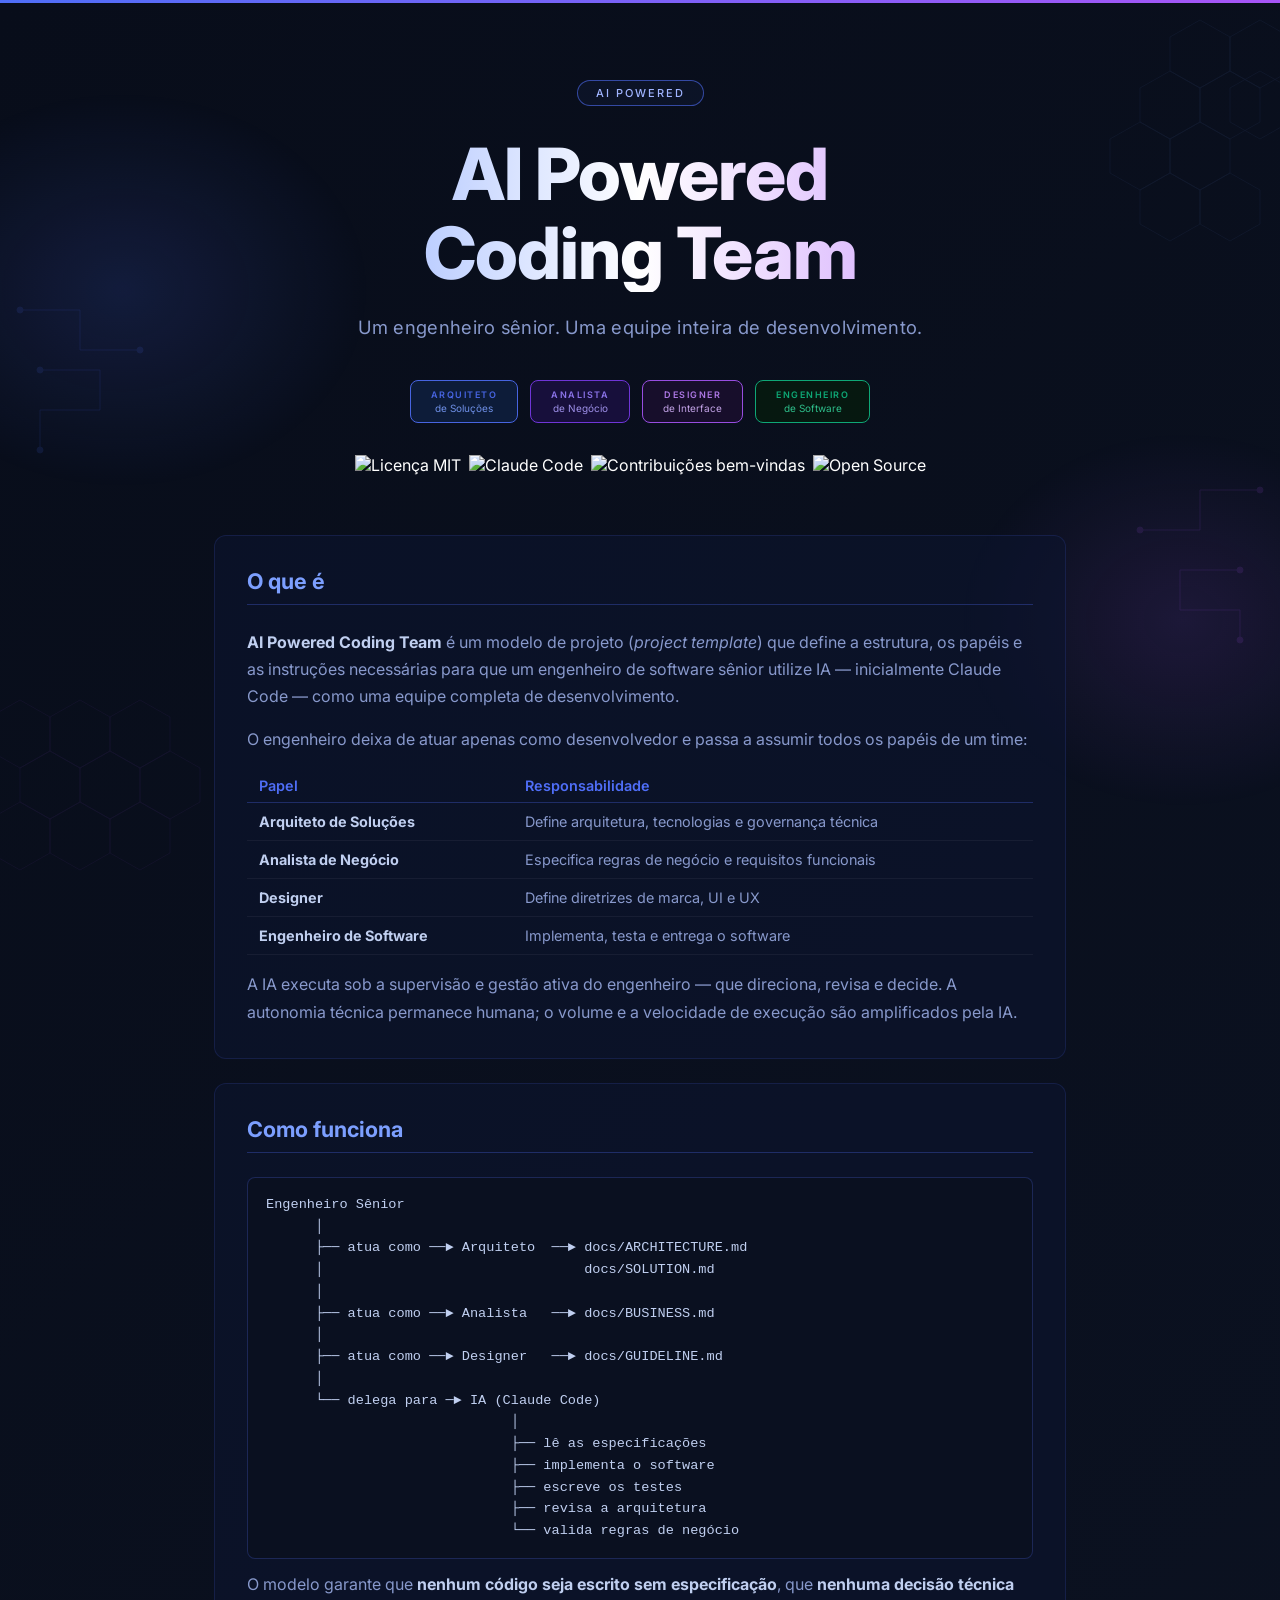
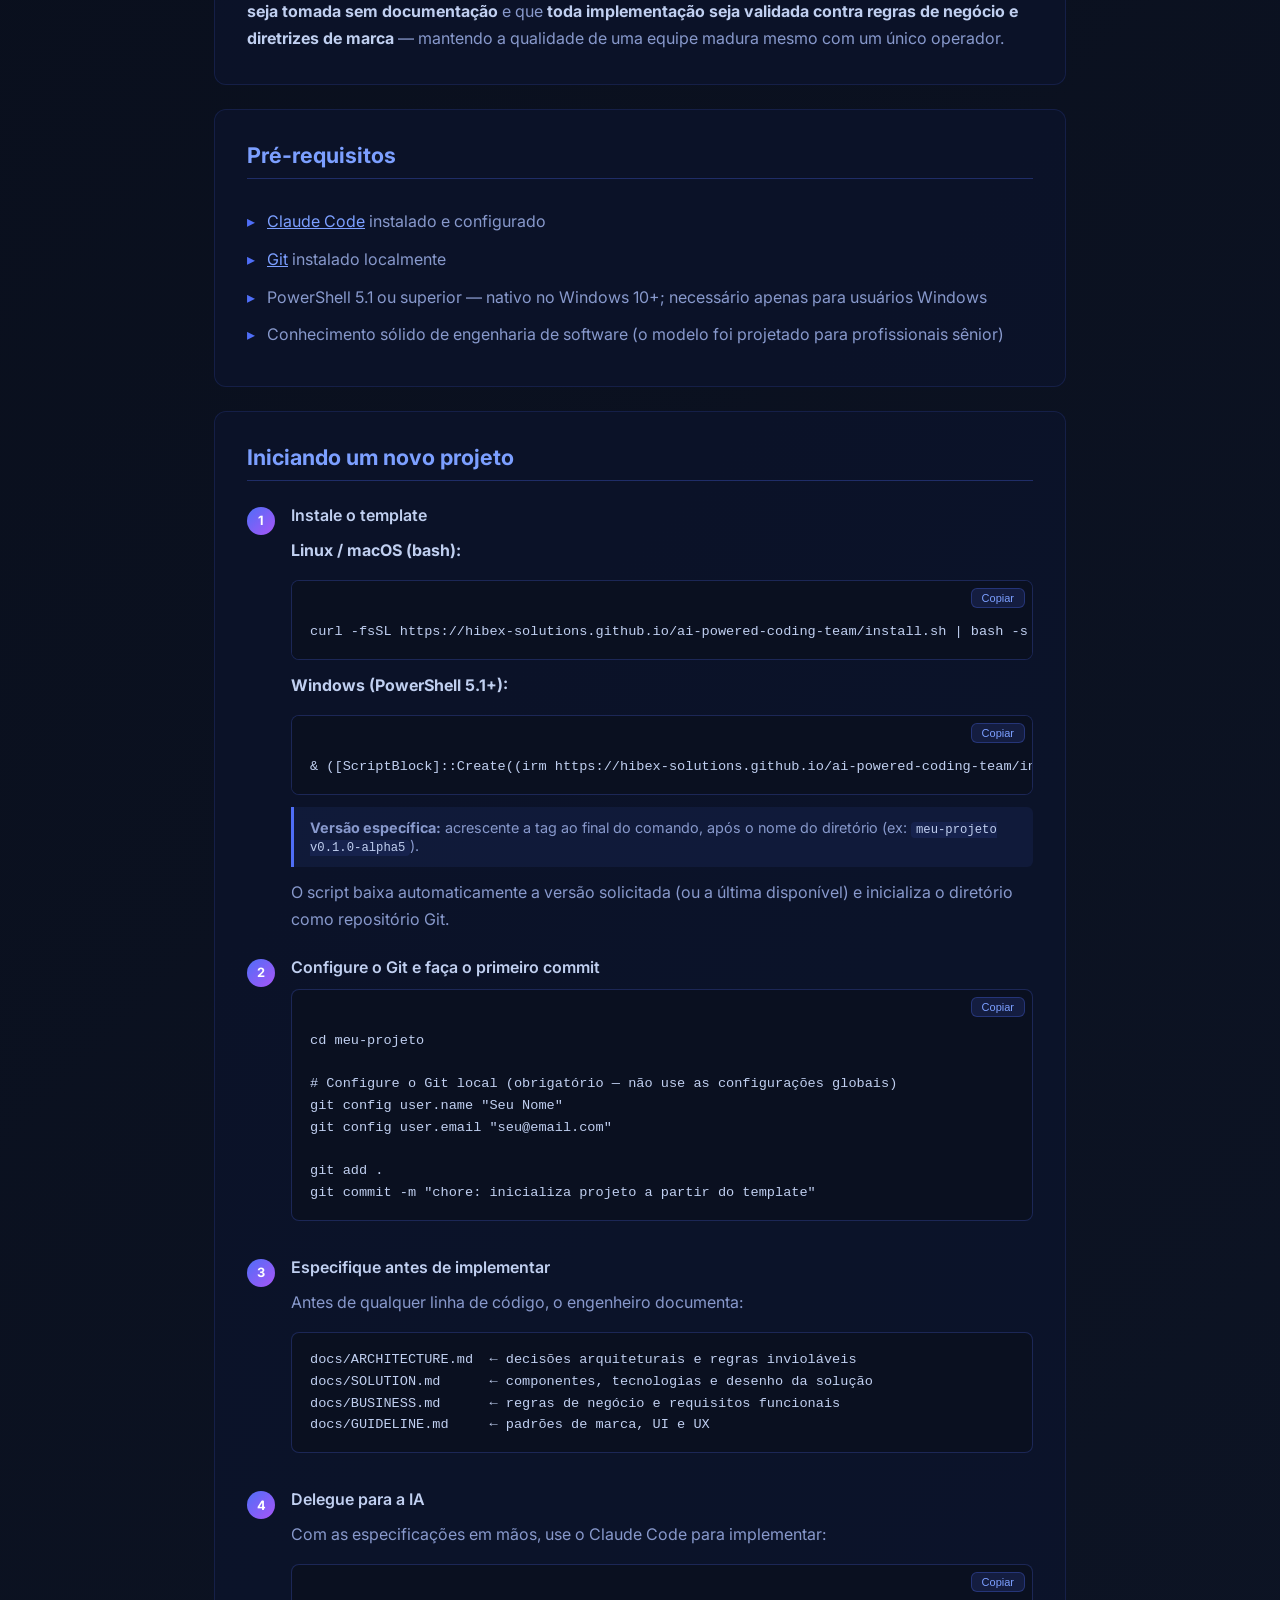
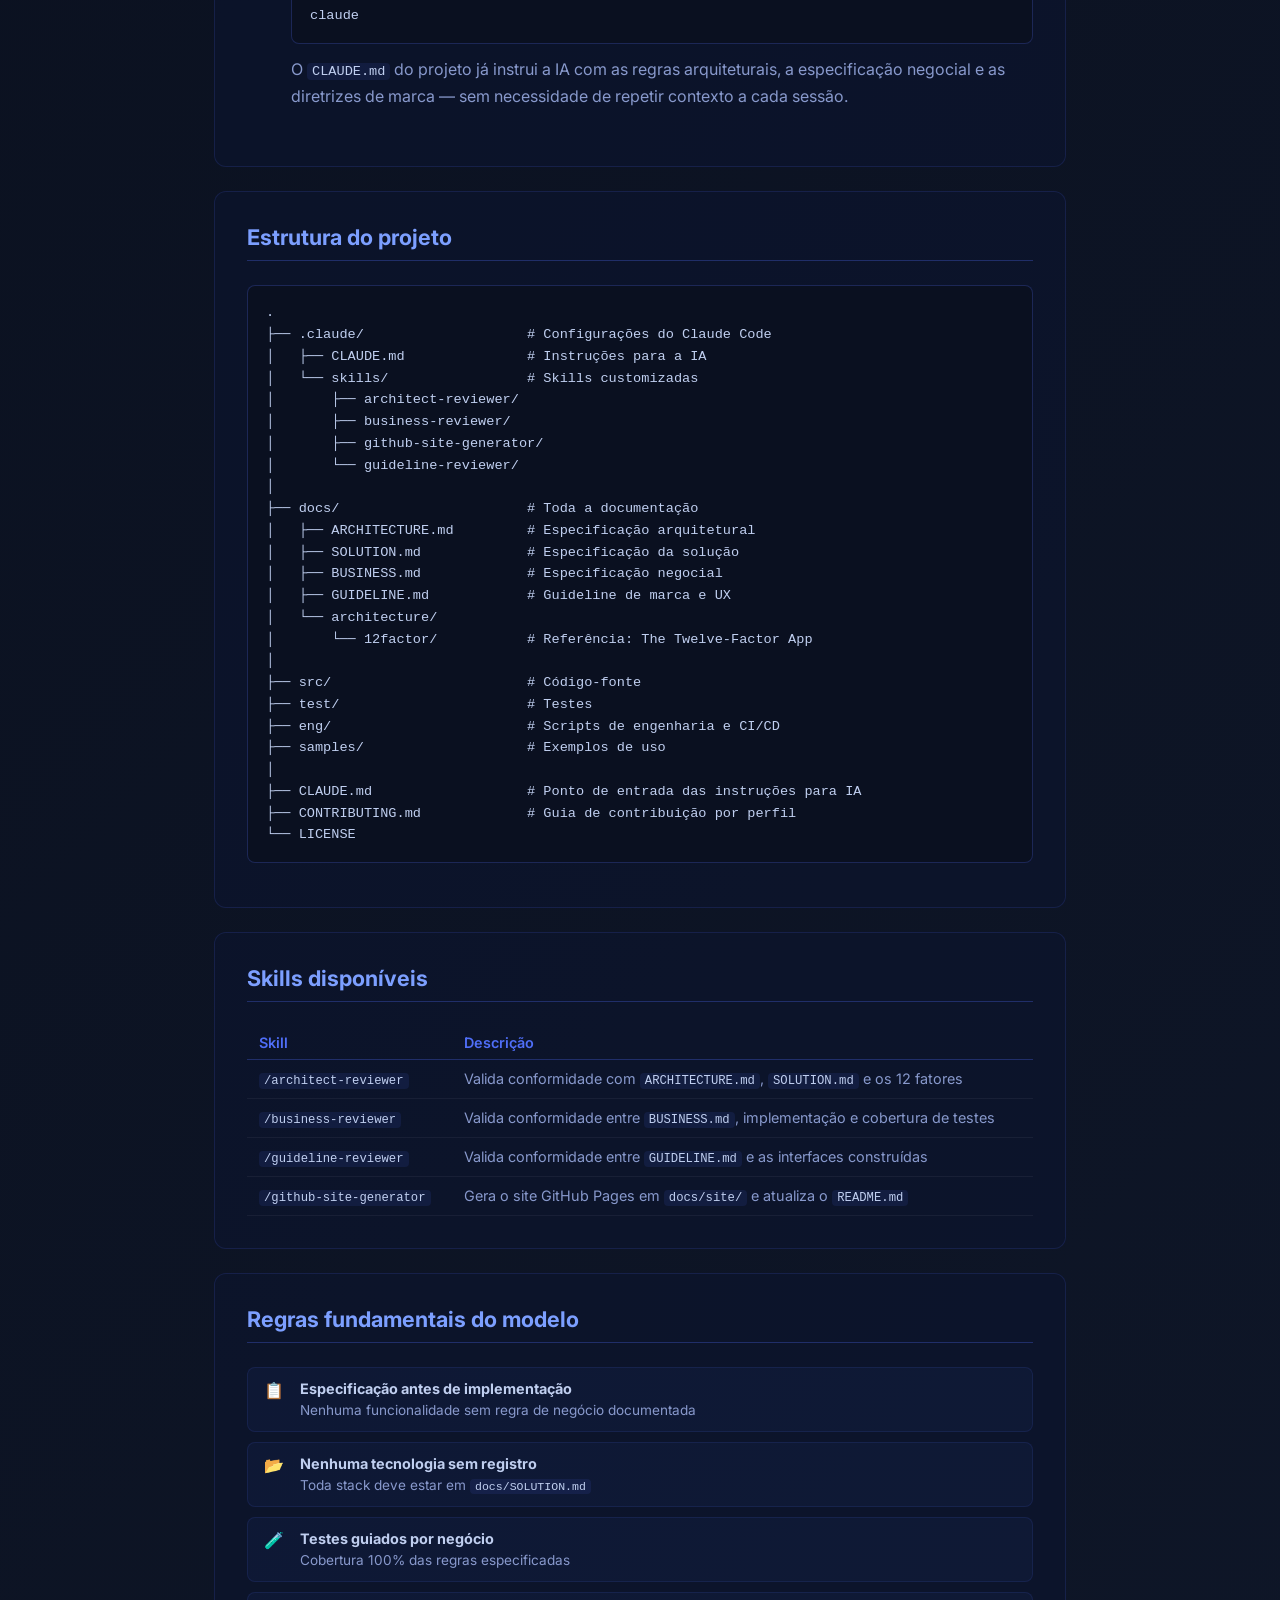
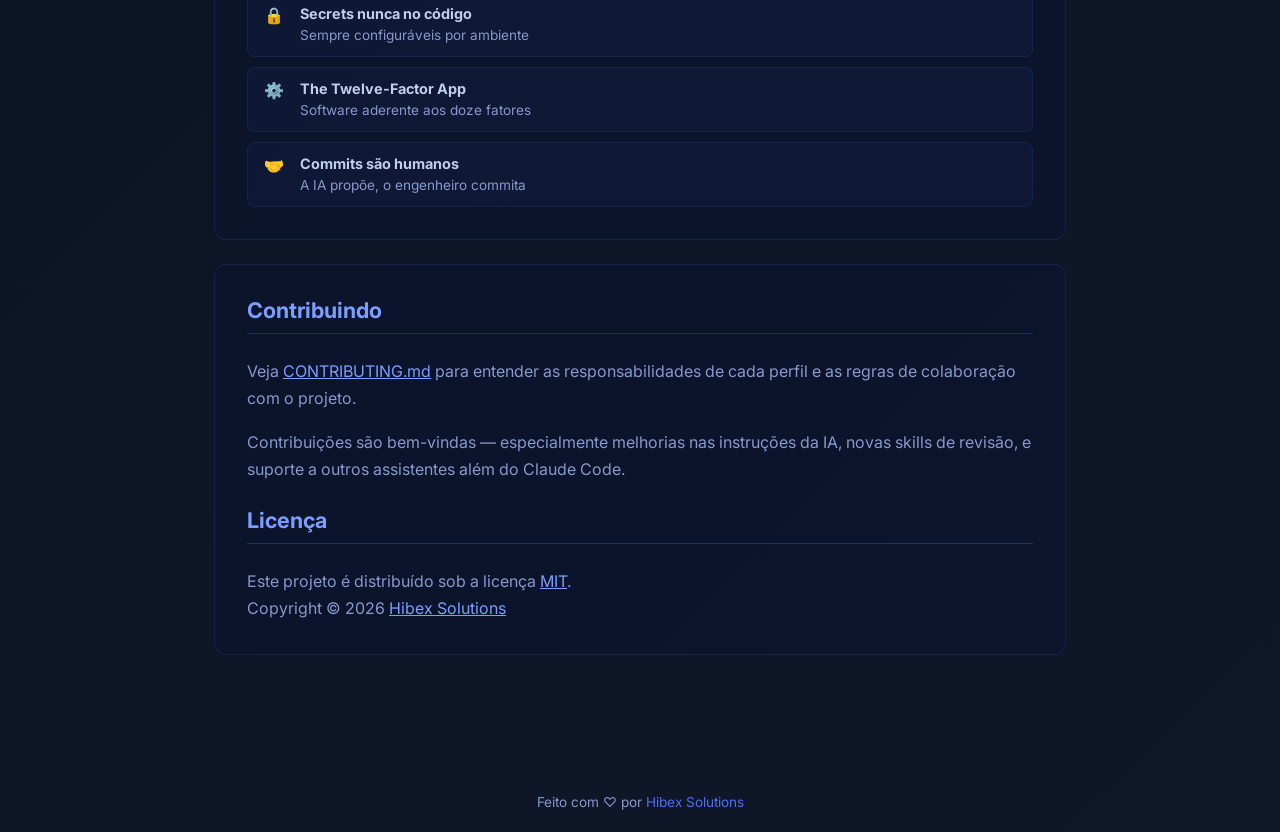
==== docs/site/index.html @ 83c068f5 "Atualiza site estágico" ====
<!DOCTYPE html>
<html lang="pt-BR">
<head>
  <meta charset="UTF-8">
  <meta name="viewport" content="width=device-width, initial-scale=1.0">
  <meta name="description" content="AI Powered Coding Team — Um engenheiro sênior com o poder de uma equipe inteira de desenvolvimento.">
  <title>AI Powered Coding Team</title>
  <link rel="preconnect" href="https://fonts.googleapis.com">
  <link href="https://fonts.googleapis.com/css2?family=Inter:wght@300;400;500;600;700;800&display=swap" rel="stylesheet">
  <style>
    *, *::before, *::after { box-sizing: border-box; margin: 0; padding: 0; }

    :root {
      --bg-deep:       #080d1a;
      --bg-surface:    #0f1729;
      --bg-card:       #0d1530;
      --accent-blue:   #4f6ef7;
      --accent-purple: #a855f7;
      --title-start:   #7c9fff;
      --title-mid:     #ffffff;
      --title-end:     #c084fc;
      --text-secondary:#8899cc;
      --text-muted:    #3a4a6a;
      --green:         #10b981;
    }

    html { scroll-behavior: smooth; }

    body {
      background: linear-gradient(135deg, #080d1a, #0f1729);
      font-family: 'Inter', 'Segoe UI', sans-serif;
      color: #ffffff;
      min-height: 100vh;
      overflow-x: hidden;
    }

    /* Top bar */
    .top-bar {
      position: fixed;
      top: 0; left: 0; right: 0;
      height: 3px;
      background: linear-gradient(90deg, #4f6ef7, #a855f7);
      z-index: 100;
    }

    /* Glow blobs */
    .glow-left {
      position: fixed;
      top: 10%; left: -10%;
      width: 500px; height: 400px;
      background: radial-gradient(ellipse, rgba(79,110,247,0.15) 0%, transparent 70%);
      pointer-events: none;
      z-index: 0;
    }
    .glow-right {
      position: fixed;
      bottom: 10%; right: -10%;
      width: 450px; height: 380px;
      background: radial-gradient(ellipse, rgba(168,85,247,0.12) 0%, transparent 70%);
      pointer-events: none;
      z-index: 0;
    }

    /* SVG decorations */
    .deco-svg {
      position: fixed;
      pointer-events: none;
      z-index: 0;
    }

    /* Layout */
    .container {
      position: relative;
      z-index: 1;
      max-width: 900px;
      margin: 0 auto;
      padding: 0 24px 80px;
    }

    /* Header */
    header {
      text-align: center;
      padding: 80px 0 60px;
    }

    .ai-badge {
      display: inline-flex;
      align-items: center;
      border: 1px solid rgba(79,110,247,0.6);
      border-radius: 20px;
      padding: 5px 18px;
      font-size: 11px;
      font-weight: 500;
      letter-spacing: 2px;
      color: #a0b4ff;
      margin-bottom: 28px;
      background: rgba(79,110,247,0.05);
    }

    h1 {
      font-size: clamp(2.5rem, 6vw, 4.5rem);
      font-weight: 800;
      letter-spacing: -1px;
      background: linear-gradient(90deg, #7c9fff, #ffffff, #c084fc);
      -webkit-background-clip: text;
      -webkit-text-fill-color: transparent;
      background-clip: text;
      line-height: 1.1;
      margin-bottom: 20px;
    }

    .tagline {
      font-size: 1.15rem;
      color: #8899cc;
      font-weight: 400;
      letter-spacing: 0.3px;
      margin-bottom: 36px;
    }

    /* Role badges */
    .role-badges {
      display: flex;
      flex-wrap: wrap;
      gap: 12px;
      justify-content: center;
      margin-bottom: 32px;
    }

    .role-badge {
      padding: 8px 20px;
      border-radius: 8px;
      border-width: 1px;
      border-style: solid;
      opacity: 0.9;
      text-align: center;
    }
    .role-badge .role-title {
      display: block;
      font-size: 9px;
      font-weight: 600;
      letter-spacing: 1.5px;
      text-transform: uppercase;
    }
    .role-badge .role-sub {
      display: block;
      font-size: 10px;
      margin-top: 2px;
    }

    .role-arquiteto  { border-color: #4f6ef7; background: #0f1f3d; }
    .role-arquiteto  .role-title { color: #4f6ef7; }
    .role-arquiteto  .role-sub   { color: #7c9fff; }

    .role-analista   { border-color: #7c3aed; background: #1a1040; }
    .role-analista   .role-title { color: #9b7fff; }
    .role-analista   .role-sub   { color: #b09fff; }

    .role-designer   { border-color: #a855f7; background: #1a0f2e; }
    .role-designer   .role-title { color: #c084fc; }
    .role-designer   .role-sub   { color: #d8b4fe; }

    .role-engenheiro { border-color: #10b981; background: #071a10; }
    .role-engenheiro .role-title { color: #10b981; }
    .role-engenheiro .role-sub   { color: #34d399; }

    /* Shields */
    .shields {
      display: flex;
      flex-wrap: wrap;
      gap: 8px;
      justify-content: center;
      align-items: center;
    }
    .shields img {
      display: block;
      height: 20px;
    }

    /* Section cards */
    section {
      background: rgba(13,21,48,0.6);
      border: 1px solid rgba(79,110,247,0.15);
      border-radius: 12px;
      padding: 32px;
      margin-bottom: 24px;
      overflow: hidden;
    }

    h2 {
      color: #7c9fff;
      font-size: 1.35rem;
      font-weight: 700;
      border-bottom: 1px solid rgba(79,110,247,0.3);
      padding-bottom: 10px;
      margin-bottom: 24px;
    }

    h3 {
      color: #c0cff0;
      font-size: 1rem;
      font-weight: 600;
      margin-bottom: 12px;
      margin-top: 20px;
    }
    h3:first-child { margin-top: 0; }

    p {
      color: #8899cc;
      line-height: 1.7;
      margin-bottom: 16px;
    }
    p:last-child { margin-bottom: 0; }

    a { color: #7c9fff; }

    /* Tables */
    table {
      width: 100%;
      border-collapse: collapse;
      font-size: 0.9rem;
    }
    th {
      text-align: left;
      color: #4f6ef7;
      font-weight: 600;
      padding: 8px 12px;
      border-bottom: 1px solid rgba(79,110,247,0.3);
    }
    td {
      padding: 10px 12px;
      color: #8899cc;
      border-bottom: 1px solid rgba(255,255,255,0.05);
      vertical-align: top;
    }
    td strong, td code { color: #c0cff0; }

    /* Code blocks */
    .code-block {
      position: relative;
      min-width: 0;
      max-width: 100%;
      margin: 12px 0;
    }

    .code-block:has(.copy-btn) pre {
      padding-top: 40px;
    }

    pre {
      background: #0a1020;
      border: 1px solid rgba(79,110,247,0.25);
      border-radius: 8px;
      color: #c0cff0;
      overflow-x: auto;
      max-width: 100%;
      padding: 16px 18px;
      font-size: 0.85rem;
      line-height: 1.6;
      font-family: 'Fira Code', 'Cascadia Code', 'Consolas', monospace;
    }

    code {
      font-family: 'Fira Code', 'Cascadia Code', 'Consolas', monospace;
      font-size: 0.85em;
      color: #c0cff0;
      background: rgba(79,110,247,0.1);
      border-radius: 4px;
      padding: 1px 5px;
    }

    pre code {
      background: none;
      padding: 0;
      font-size: inherit;
    }

    /* Copy button */
    .copy-btn {
      background: rgba(79,110,247,0.15);
      border: 1px solid rgba(79,110,247,0.3);
      color: #7c9fff;
      border-radius: 6px;
      position: absolute;
      top: 8px;
      right: 8px;
      padding: 3px 10px;
      font-size: 11px;
      font-weight: 500;
      cursor: pointer;
      transition: background 0.15s, color 0.15s;
    }
    .copy-btn:hover { background: rgba(79,110,247,0.3); color: #fff; }
    .copy-btn.copied { background: rgba(16,185,129,0.2); border-color: #10b981; color: #10b981; }

    /* Steps */
    .step {
      display: flex;
      gap: 16px;
      margin-bottom: 24px;
      align-items: flex-start;
    }

    .step-num {
      width: 28px; height: 28px; min-width: 28px;
      border-radius: 50%;
      background: linear-gradient(135deg, #4f6ef7, #a855f7);
      display: flex; align-items: center; justify-content: center;
      font-size: 0.8rem; font-weight: 700; color: #fff;
      margin-top: 2px;
    }

    .step-body {
      min-width: 0;
      flex: 1;
    }

    .step-body h3 { margin-top: 0; }

    /* Lists */
    ul {
      list-style: none;
      padding: 0;
    }
    ul li {
      color: #8899cc;
      padding: 6px 0;
      padding-left: 20px;
      position: relative;
      line-height: 1.6;
    }
    ul li::before {
      content: '\25B8';
      position: absolute;
      left: 0;
      color: #4f6ef7;
    }

    /* Note */
    .note {
      background: rgba(79,110,247,0.08);
      border-left: 3px solid #4f6ef7;
      border-radius: 0 6px 6px 0;
      padding: 12px 16px;
      margin: 12px 0;
      color: #8899cc;
      font-size: 0.9rem;
    }

    /* Fundamental rules list */
    .rules-list {
      display: flex;
      flex-direction: column;
      gap: 10px;
    }
    .rule-item {
      display: flex;
      gap: 12px;
      align-items: flex-start;
      padding: 12px 16px;
      background: rgba(79,110,247,0.05);
      border: 1px solid rgba(79,110,247,0.12);
      border-radius: 8px;
    }
    .rule-icon {
      font-size: 1rem;
      min-width: 24px;
    }
    .rule-text strong { color: #c0cff0; display: block; margin-bottom: 2px; font-size: 0.9rem; }
    .rule-text span   { color: #8899cc; font-size: 0.85rem; }

    /* Footer */
    footer {
      text-align: center;
      padding: 32px 0 24px;
      color: #3a4a6a;
      font-size: 0.85rem;
      position: relative;
      z-index: 1;
    }
    footer a { color: #4f6ef7; text-decoration: none; }
    footer a:hover { color: #7c9fff; }

    @media (max-width: 600px) {
      section { padding: 20px; }
      header { padding: 60px 0 40px; }
      .role-badges { gap: 8px; }
    }
  </style>
</head>
<body>

  <!-- Top bar -->
  <div class="top-bar"></div>

  <!-- Glow blobs -->
  <div class="glow-left"></div>
  <div class="glow-right"></div>

  <!-- Hexagonal grid - top right -->
  <svg class="deco-svg" style="top:0;right:0;opacity:0.07;" width="340" height="260" viewBox="0 0 340 260" xmlns="http://www.w3.org/2000/svg">
    <g stroke="#7c9fff" stroke-width="0.8" fill="none">
      <polygon points="260,20 290,37 290,71 260,88 230,71 230,37"/>
      <polygon points="320,20 350,37 350,71 320,88 290,71 290,37"/>
      <polygon points="290,71 320,88 320,122 290,139 260,122 260,88"/>
      <polygon points="230,71 260,88 260,122 230,139 200,122 200,88"/>
      <polygon points="260,122 290,139 290,173 260,190 230,173 230,139"/>
      <polygon points="320,71 350,88 350,122 320,139 290,122 290,88"/>
      <polygon points="200,122 230,139 230,173 200,190 170,173 170,139"/>
      <polygon points="290,173 320,190 320,224 290,241 260,224 260,190"/>
      <polygon points="230,173 260,190 260,224 230,241 200,224 200,190"/>
    </g>
  </svg>

  <!-- Hexagonal grid - bottom left -->
  <svg class="deco-svg" style="bottom:0;left:0;opacity:0.07;" width="280" height="220" viewBox="0 0 280 220" xmlns="http://www.w3.org/2000/svg">
    <g stroke="#a855f7" stroke-width="0.8" fill="none">
      <polygon points="20,20 50,37 50,71 20,88 -10,71 -10,37"/>
      <polygon points="80,20 110,37 110,71 80,88 50,71 50,37"/>
      <polygon points="140,20 170,37 170,71 140,88 110,71 110,37"/>
      <polygon points="50,71 80,88 80,122 50,139 20,122 20,88"/>
      <polygon points="110,71 140,88 140,122 110,139 80,122 80,88"/>
      <polygon points="170,71 200,88 200,122 170,139 140,122 140,88"/>
      <polygon points="20,122 50,139 50,173 20,190 -10,173 -10,139"/>
      <polygon points="80,122 110,139 110,173 80,190 50,173 50,139"/>
      <polygon points="140,122 170,139 170,173 140,190 110,173 110,139"/>
    </g>
  </svg>

  <!-- Circuit lines left -->
  <svg class="deco-svg" style="left:0;top:30%;opacity:0.12;" width="200" height="200" viewBox="0 0 200 200" xmlns="http://www.w3.org/2000/svg">
    <g stroke="#4f6ef7" stroke-width="1" fill="none">
      <path d="M 20,40 L 80,40 L 80,80 L 140,80"/>
      <circle cx="20" cy="40" r="3" fill="#4f6ef7"/>
      <circle cx="140" cy="80" r="3" fill="#4f6ef7"/>
      <path d="M 40,100 L 100,100 L 100,140 L 40,140 L 40,180"/>
      <circle cx="40" cy="100" r="3" fill="#4f6ef7"/>
      <circle cx="40" cy="180" r="3" fill="#4f6ef7"/>
    </g>
  </svg>

  <!-- Circuit lines right -->
  <svg class="deco-svg" style="right:0;top:50%;opacity:0.12;" width="200" height="200" viewBox="0 0 200 200" xmlns="http://www.w3.org/2000/svg">
    <g stroke="#a855f7" stroke-width="1" fill="none">
      <path d="M 180,40 L 120,40 L 120,80 L 60,80"/>
      <circle cx="180" cy="40" r="3" fill="#a855f7"/>
      <circle cx="60" cy="80" r="3" fill="#a855f7"/>
      <path d="M 160,120 L 100,120 L 100,160 L 160,160 L 160,190"/>
      <circle cx="160" cy="120" r="3" fill="#a855f7"/>
      <circle cx="160" cy="190" r="3" fill="#a855f7"/>
    </g>
  </svg>

  <div class="container">

    <!-- Header -->
    <header>
      <div class="ai-badge">AI POWERED</div>
      <h1>AI Powered<br>Coding Team</h1>
      <p class="tagline">Um engenheiro sênior. Uma equipe inteira de desenvolvimento.</p>

      <div class="role-badges">
        <div class="role-badge role-arquiteto">
          <span class="role-title">Arquiteto</span>
          <span class="role-sub">de Soluções</span>
        </div>
        <div class="role-badge role-analista">
          <span class="role-title">Analista</span>
          <span class="role-sub">de Negócio</span>
        </div>
        <div class="role-badge role-designer">
          <span class="role-title">Designer</span>
          <span class="role-sub">de Interface</span>
        </div>
        <div class="role-badge role-engenheiro">
          <span class="role-title">Engenheiro</span>
          <span class="role-sub">de Software</span>
        </div>
      </div>

      <div class="shields">
        <img src="https://img.shields.io/badge/licen%C3%A7a-MIT-4f6ef7?style=flat-square" alt="Licença MIT"/>
        <img src="https://img.shields.io/badge/Claude_Code-compatible-a855f7?style=flat-square&logo=anthropic" alt="Claude Code"/>
        <img src="https://img.shields.io/badge/contribui%C3%A7%C3%A3o-bem--vinda-10b981?style=flat-square" alt="Contribuições bem-vindas"/>
        <img src="https://img.shields.io/badge/Open_Source-%E2%99%A5-ff6b6b?style=flat-square" alt="Open Source"/>
      </div>
    </header>

    <!-- O que é -->
    <section>
      <h2>O que é</h2>
      <p>
        <strong style="color:#c0cff0">AI Powered Coding Team</strong> é um modelo de projeto (<em>project template</em>) que define a estrutura, os papéis e as instruções necessárias para que um engenheiro de software sênior utilize IA — inicialmente Claude Code — como uma equipe completa de desenvolvimento.
      </p>
      <p>O engenheiro deixa de atuar apenas como desenvolvedor e passa a assumir todos os papéis de um time:</p>
      <table>
        <thead>
          <tr>
            <th>Papel</th>
            <th>Responsabilidade</th>
          </tr>
        </thead>
        <tbody>
          <tr>
            <td><strong>Arquiteto de Soluções</strong></td>
            <td>Define arquitetura, tecnologias e governança técnica</td>
          </tr>
          <tr>
            <td><strong>Analista de Negócio</strong></td>
            <td>Especifica regras de negócio e requisitos funcionais</td>
          </tr>
          <tr>
            <td><strong>Designer</strong></td>
            <td>Define diretrizes de marca, UI e UX</td>
          </tr>
          <tr>
            <td><strong>Engenheiro de Software</strong></td>
            <td>Implementa, testa e entrega o software</td>
          </tr>
        </tbody>
      </table>
      <p style="margin-top:16px">
        A IA executa sob a supervisão e gestão ativa do engenheiro — que direciona, revisa e decide. A autonomia técnica permanece humana; o volume e a velocidade de execução são amplificados pela IA.
      </p>
    </section>

    <!-- Como funciona -->
    <section>
      <h2>Como funciona</h2>
      <div class="code-block">
        <pre><code>Engenheiro Sênior
      │
      ├── atua como ──► Arquiteto  ──► docs/ARCHITECTURE.md
      │                                docs/SOLUTION.md
      │
      ├── atua como ──► Analista   ──► docs/BUSINESS.md
      │
      ├── atua como ──► Designer   ──► docs/GUIDELINE.md
      │
      └── delega para ─► IA (Claude Code)
                              │
                              ├── lê as especificações
                              ├── implementa o software
                              ├── escreve os testes
                              ├── revisa a arquitetura
                              └── valida regras de negócio</code></pre>
      </div>
      <p>
        O modelo garante que <strong style="color:#c0cff0">nenhum código seja escrito sem especificação</strong>, que <strong style="color:#c0cff0">nenhuma decisão técnica seja tomada sem documentação</strong> e que <strong style="color:#c0cff0">toda implementação seja validada contra regras de negócio e diretrizes de marca</strong> — mantendo a qualidade de uma equipe madura mesmo com um único operador.
      </p>
    </section>

    <!-- Pré-requisitos -->
    <section>
      <h2>Pré-requisitos</h2>
      <ul>
        <li><a href="https://www.anthropic.com/claude-code">Claude Code</a> instalado e configurado</li>
        <li><a href="https://git-scm.com">Git</a> instalado localmente</li>
        <li>PowerShell 5.1 ou superior — nativo no Windows 10+; necessário apenas para usuários Windows</li>
        <li>Conhecimento sólido de engenharia de software (o modelo foi projetado para profissionais sênior)</li>
      </ul>
    </section>

    <!-- Iniciando um novo projeto -->
    <section>
      <h2>Iniciando um novo projeto</h2>

      <div class="step">
        <div class="step-num">1</div>
        <div class="step-body">
          <h3>Instale o template</h3>
          <p><strong style="color:#c0cff0">Linux / macOS (bash):</strong></p>
          <div class="code-block">
            <button class="copy-btn" onclick="copyCode(this)">Copiar</button>
            <pre><code>curl -fsSL https://hibex-solutions.github.io/ai-powered-coding-team/install.sh | bash -s -- meu-projeto</code></pre>
          </div>
          <p style="margin-top:12px"><strong style="color:#c0cff0">Windows (PowerShell 5.1+):</strong></p>
          <div class="code-block">
            <button class="copy-btn" onclick="copyCode(this)">Copiar</button>
            <pre><code>&amp; ([ScriptBlock]::Create((irm https://hibex-solutions.github.io/ai-powered-coding-team/install.ps1))) meu-projeto</code></pre>
          </div>
          <div class="note">
            <strong>Versão específica:</strong> acrescente a tag ao final do comando, após o nome do diretório (ex: <code>meu-projeto v0.1.0-alpha5</code>).
          </div>
          <p>O script baixa automaticamente a versão solicitada (ou a última disponível) e inicializa o diretório como repositório Git.</p>
        </div>
      </div>

      <div class="step">
        <div class="step-num">2</div>
        <div class="step-body">
          <h3>Configure o Git e faça o primeiro commit</h3>
          <div class="code-block">
            <button class="copy-btn" onclick="copyCode(this)">Copiar</button>
            <pre><code>cd meu-projeto

# Configure o Git local (obrigatório — não use as configurações globais)
git config user.name "Seu Nome"
git config user.email "seu@email.com"

git add .
git commit -m "chore: inicializa projeto a partir do template"</code></pre>
          </div>
        </div>
      </div>

      <div class="step">
        <div class="step-num">3</div>
        <div class="step-body">
          <h3>Especifique antes de implementar</h3>
          <p>Antes de qualquer linha de código, o engenheiro documenta:</p>
          <div class="code-block">
            <pre><code>docs/ARCHITECTURE.md  ← decisões arquiteturais e regras invioláveis
docs/SOLUTION.md      ← componentes, tecnologias e desenho da solução
docs/BUSINESS.md      ← regras de negócio e requisitos funcionais
docs/GUIDELINE.md     ← padrões de marca, UI e UX</code></pre>
          </div>
        </div>
      </div>

      <div class="step">
        <div class="step-num">4</div>
        <div class="step-body">
          <h3>Delegue para a IA</h3>
          <p>Com as especificações em mãos, use o Claude Code para implementar:</p>
          <div class="code-block">
            <button class="copy-btn" onclick="copyCode(this)">Copiar</button>
            <pre><code>claude</code></pre>
          </div>
          <p>O <code>CLAUDE.md</code> do projeto já instrui a IA com as regras arquiteturais, a especificação negocial e as diretrizes de marca — sem necessidade de repetir contexto a cada sessão.</p>
        </div>
      </div>
    </section>

    <!-- Estrutura do projeto -->
    <section>
      <h2>Estrutura do projeto</h2>
      <div class="code-block">
        <pre><code>.
├── .claude/                    # Configurações do Claude Code
│   ├── CLAUDE.md               # Instruções para a IA
│   └── skills/                 # Skills customizadas
│       ├── architect-reviewer/
│       ├── business-reviewer/
│       ├── github-site-generator/
│       └── guideline-reviewer/
│
├── docs/                       # Toda a documentação
│   ├── ARCHITECTURE.md         # Especificação arquitetural
│   ├── SOLUTION.md             # Especificação da solução
│   ├── BUSINESS.md             # Especificação negocial
│   ├── GUIDELINE.md            # Guideline de marca e UX
│   └── architecture/
│       └── 12factor/           # Referência: The Twelve-Factor App
│
├── src/                        # Código-fonte
├── test/                       # Testes
├── eng/                        # Scripts de engenharia e CI/CD
├── samples/                    # Exemplos de uso
│
├── CLAUDE.md                   # Ponto de entrada das instruções para IA
├── CONTRIBUTING.md             # Guia de contribuição por perfil
└── LICENSE</code></pre>
      </div>
    </section>

    <!-- Skills disponíveis -->
    <section>
      <h2>Skills disponíveis</h2>
      <table>
        <thead>
          <tr>
            <th>Skill</th>
            <th>Descrição</th>
          </tr>
        </thead>
        <tbody>
          <tr>
            <td><code>/architect-reviewer</code></td>
            <td>Valida conformidade com <code>ARCHITECTURE.md</code>, <code>SOLUTION.md</code> e os 12 fatores</td>
          </tr>
          <tr>
            <td><code>/business-reviewer</code></td>
            <td>Valida conformidade entre <code>BUSINESS.md</code>, implementação e cobertura de testes</td>
          </tr>
          <tr>
            <td><code>/guideline-reviewer</code></td>
            <td>Valida conformidade entre <code>GUIDELINE.md</code> e as interfaces construídas</td>
          </tr>
          <tr>
            <td><code>/github-site-generator</code></td>
            <td>Gera o site GitHub Pages em <code>docs/site/</code> e atualiza o <code>README.md</code></td>
          </tr>
        </tbody>
      </table>
    </section>

    <!-- Regras fundamentais -->
    <section>
      <h2>Regras fundamentais do modelo</h2>
      <div class="rules-list">
        <div class="rule-item">
          <div class="rule-icon">&#128203;</div>
          <div class="rule-text">
            <strong>Especificação antes de implementação</strong>
            <span>Nenhuma funcionalidade sem regra de negócio documentada</span>
          </div>
        </div>
        <div class="rule-item">
          <div class="rule-icon">&#128194;</div>
          <div class="rule-text">
            <strong>Nenhuma tecnologia sem registro</strong>
            <span>Toda stack deve estar em <code>docs/SOLUTION.md</code></span>
          </div>
        </div>
        <div class="rule-item">
          <div class="rule-icon">&#129514;</div>
          <div class="rule-text">
            <strong>Testes guiados por negócio</strong>
            <span>Cobertura 100% das regras especificadas</span>
          </div>
        </div>
        <div class="rule-item">
          <div class="rule-icon">&#128274;</div>
          <div class="rule-text">
            <strong>Secrets nunca no código</strong>
            <span>Sempre configuráveis por ambiente</span>
          </div>
        </div>
        <div class="rule-item">
          <div class="rule-icon">&#9881;&#65039;</div>
          <div class="rule-text">
            <strong>The Twelve-Factor App</strong>
            <span>Software aderente aos doze fatores</span>
          </div>
        </div>
        <div class="rule-item">
          <div class="rule-icon">&#129309;</div>
          <div class="rule-text">
            <strong>Commits são humanos</strong>
            <span>A IA propõe, o engenheiro commita</span>
          </div>
        </div>
      </div>
    </section>

    <!-- Contribuindo e Licença -->
    <section>
      <h2>Contribuindo</h2>
      <p>
        Veja <a href="https://github.com/Hibex-Solutions/ai-powered-coding-team/blob/main/CONTRIBUTING.md">CONTRIBUTING.md</a> para entender as responsabilidades de cada perfil e as regras de colaboração com o projeto.
      </p>
      <p>
        Contribuições são bem-vindas — especialmente melhorias nas instruções da IA, novas skills de revisão, e suporte a outros assistentes além do Claude Code.
      </p>
      <h2 style="margin-top:24px">Licença</h2>
      <p>
        Este projeto é distribuído sob a licença <a href="https://github.com/Hibex-Solutions/ai-powered-coding-team/blob/main/LICENSE">MIT</a>.<br>
        Copyright &copy; 2026 <a href="https://github.com/hibex-solutions">Hibex Solutions</a>
      </p>
    </section>

  </div>

  <footer>
    <p>Feito com &#9825; por <a href="https://github.com/hibex-solutions">Hibex Solutions</a></p>
  </footer>

  <script>
    function copyCode(btn) {
      const pre = btn.closest('.code-block').querySelector('pre');
      const text = pre.innerText;
      navigator.clipboard.writeText(text).then(() => {
        btn.textContent = 'Copiado!';
        btn.classList.add('copied');
        setTimeout(() => {
          btn.textContent = 'Copiar';
          btn.classList.remove('copied');
        }, 2000);
      });
    }
  </script>

</body>
</html>
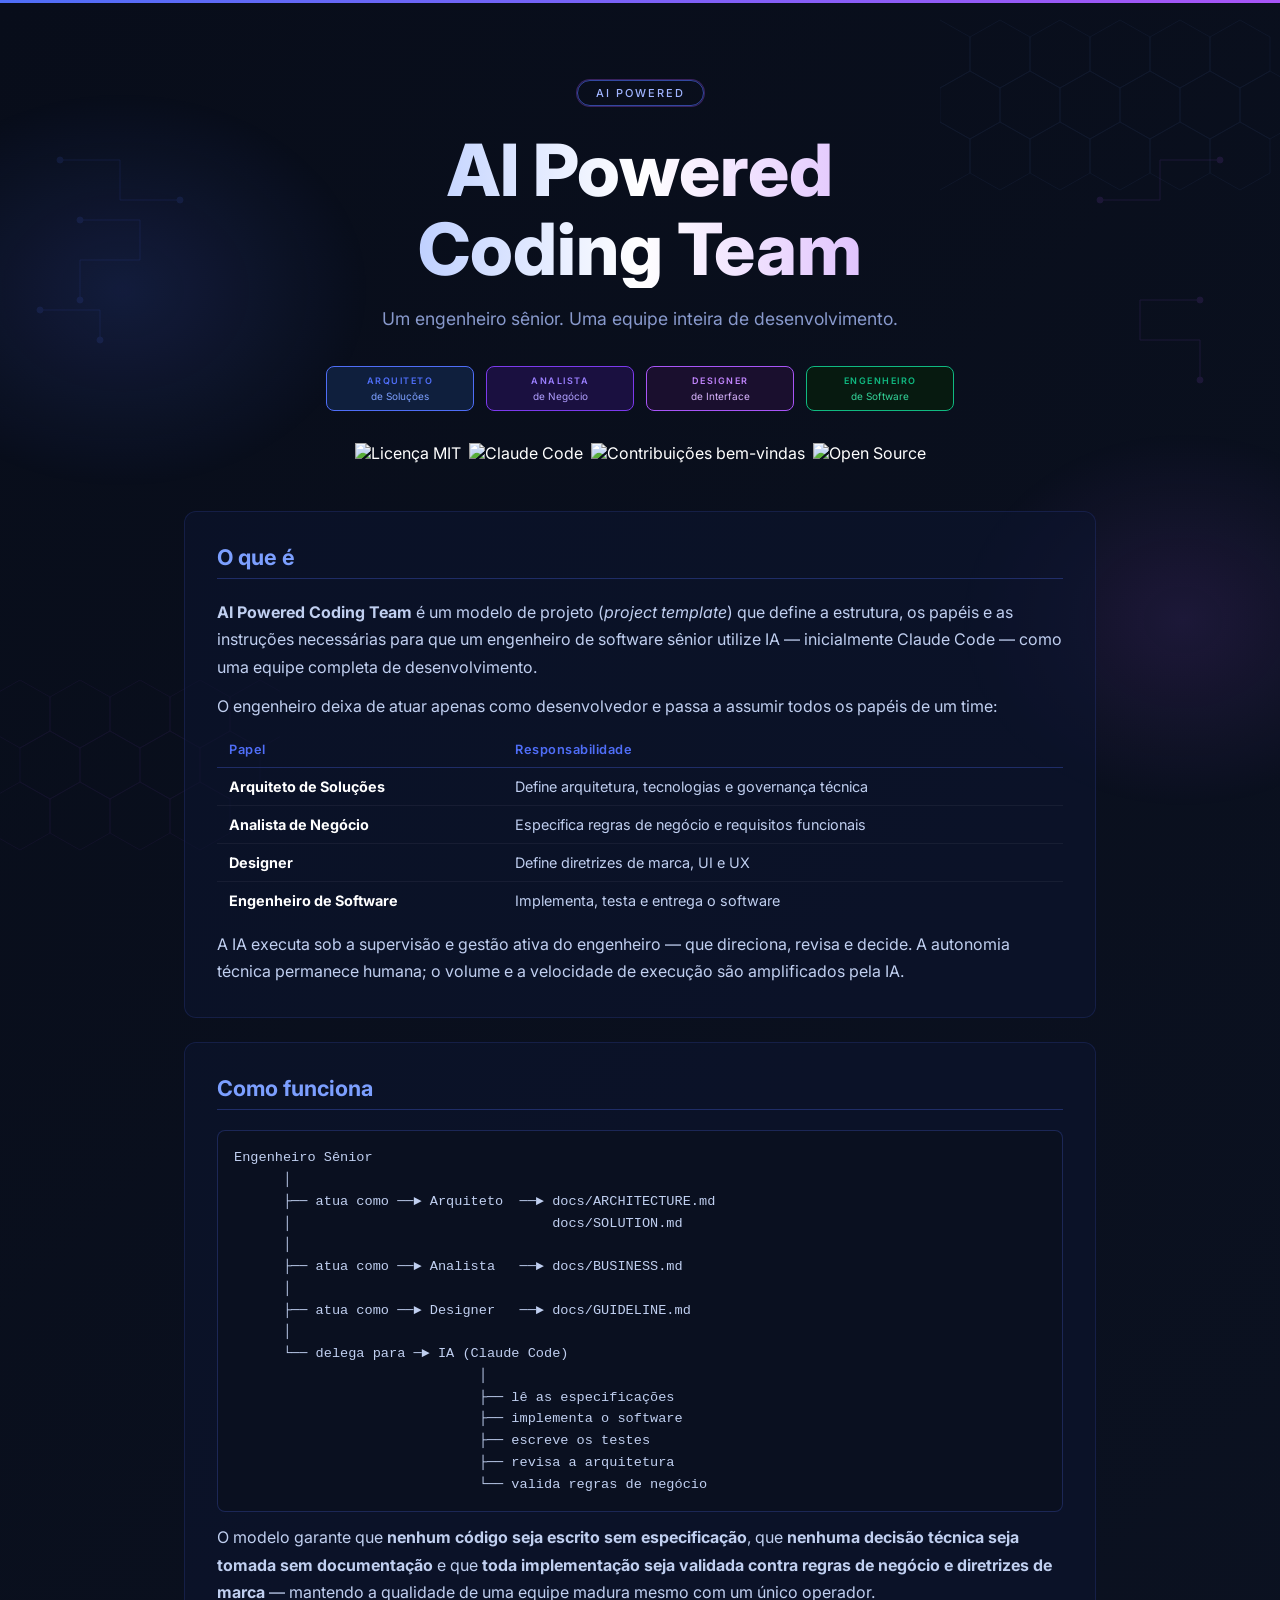
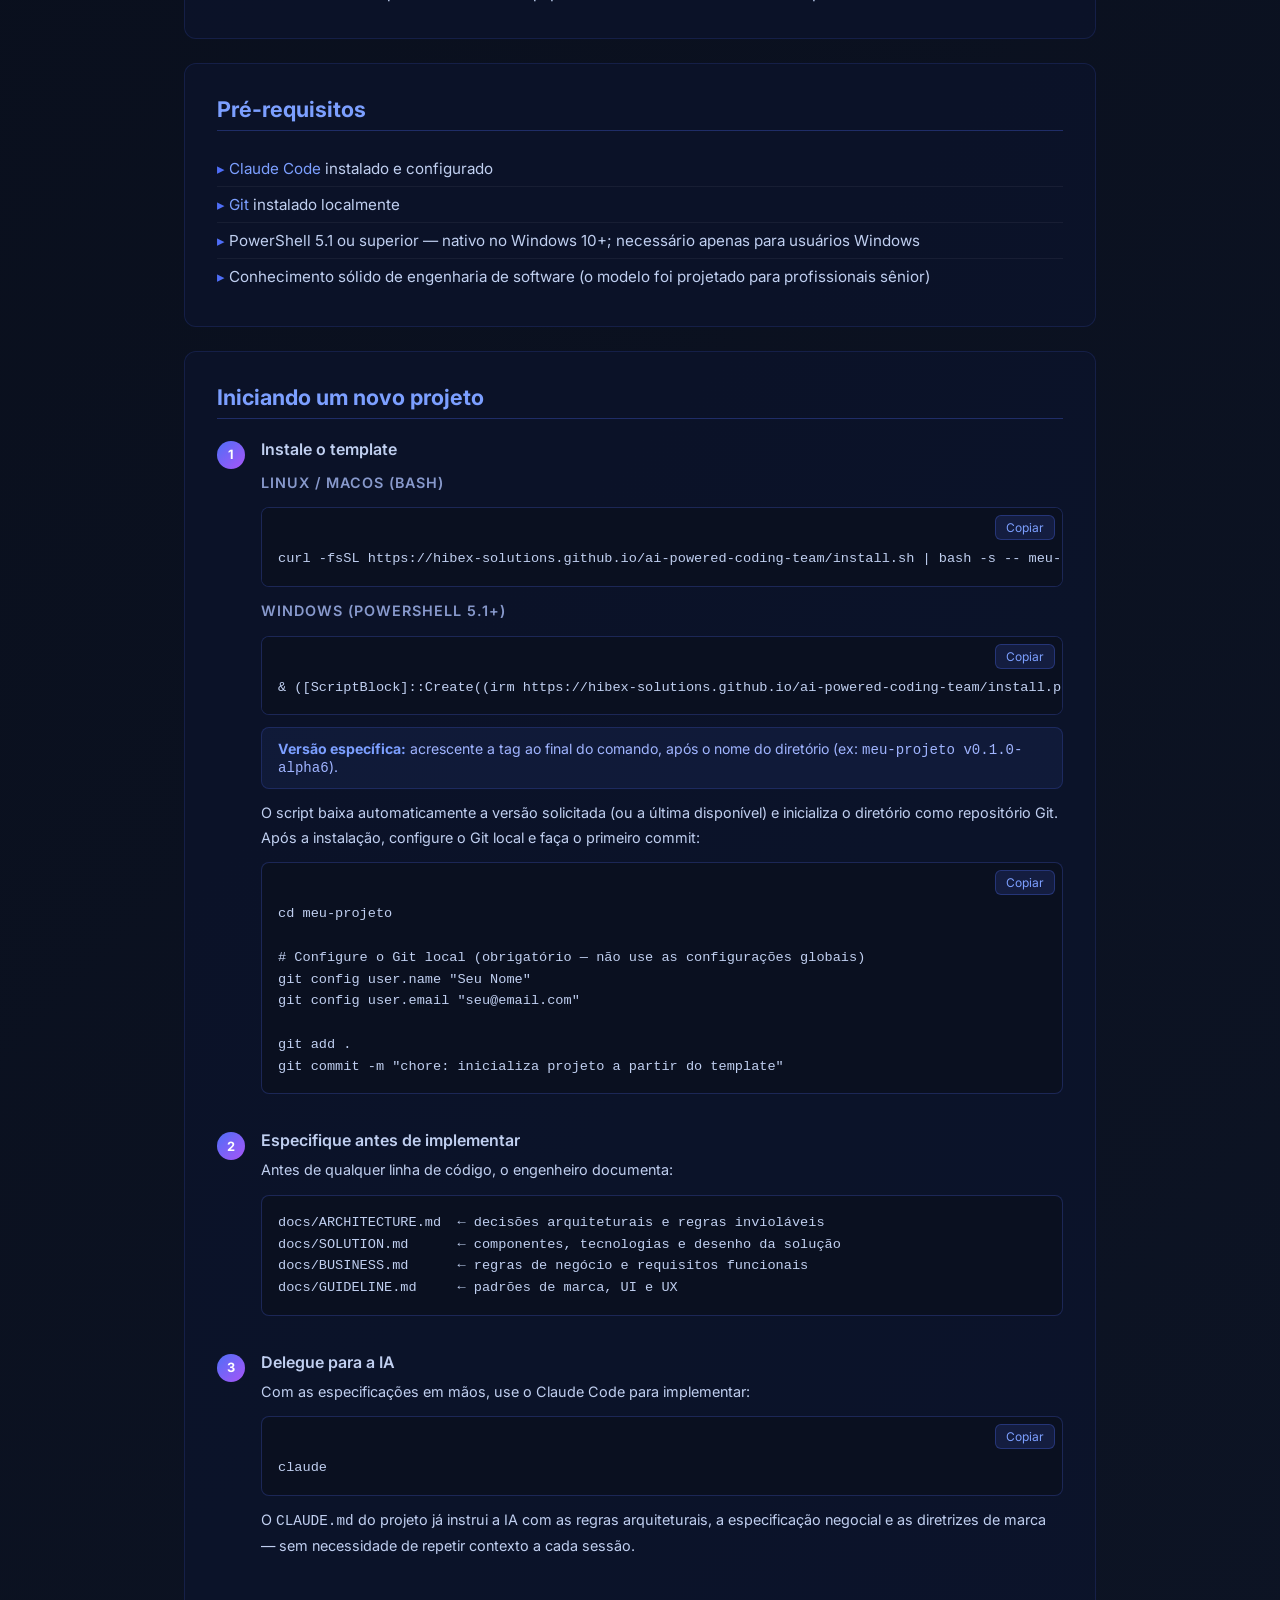
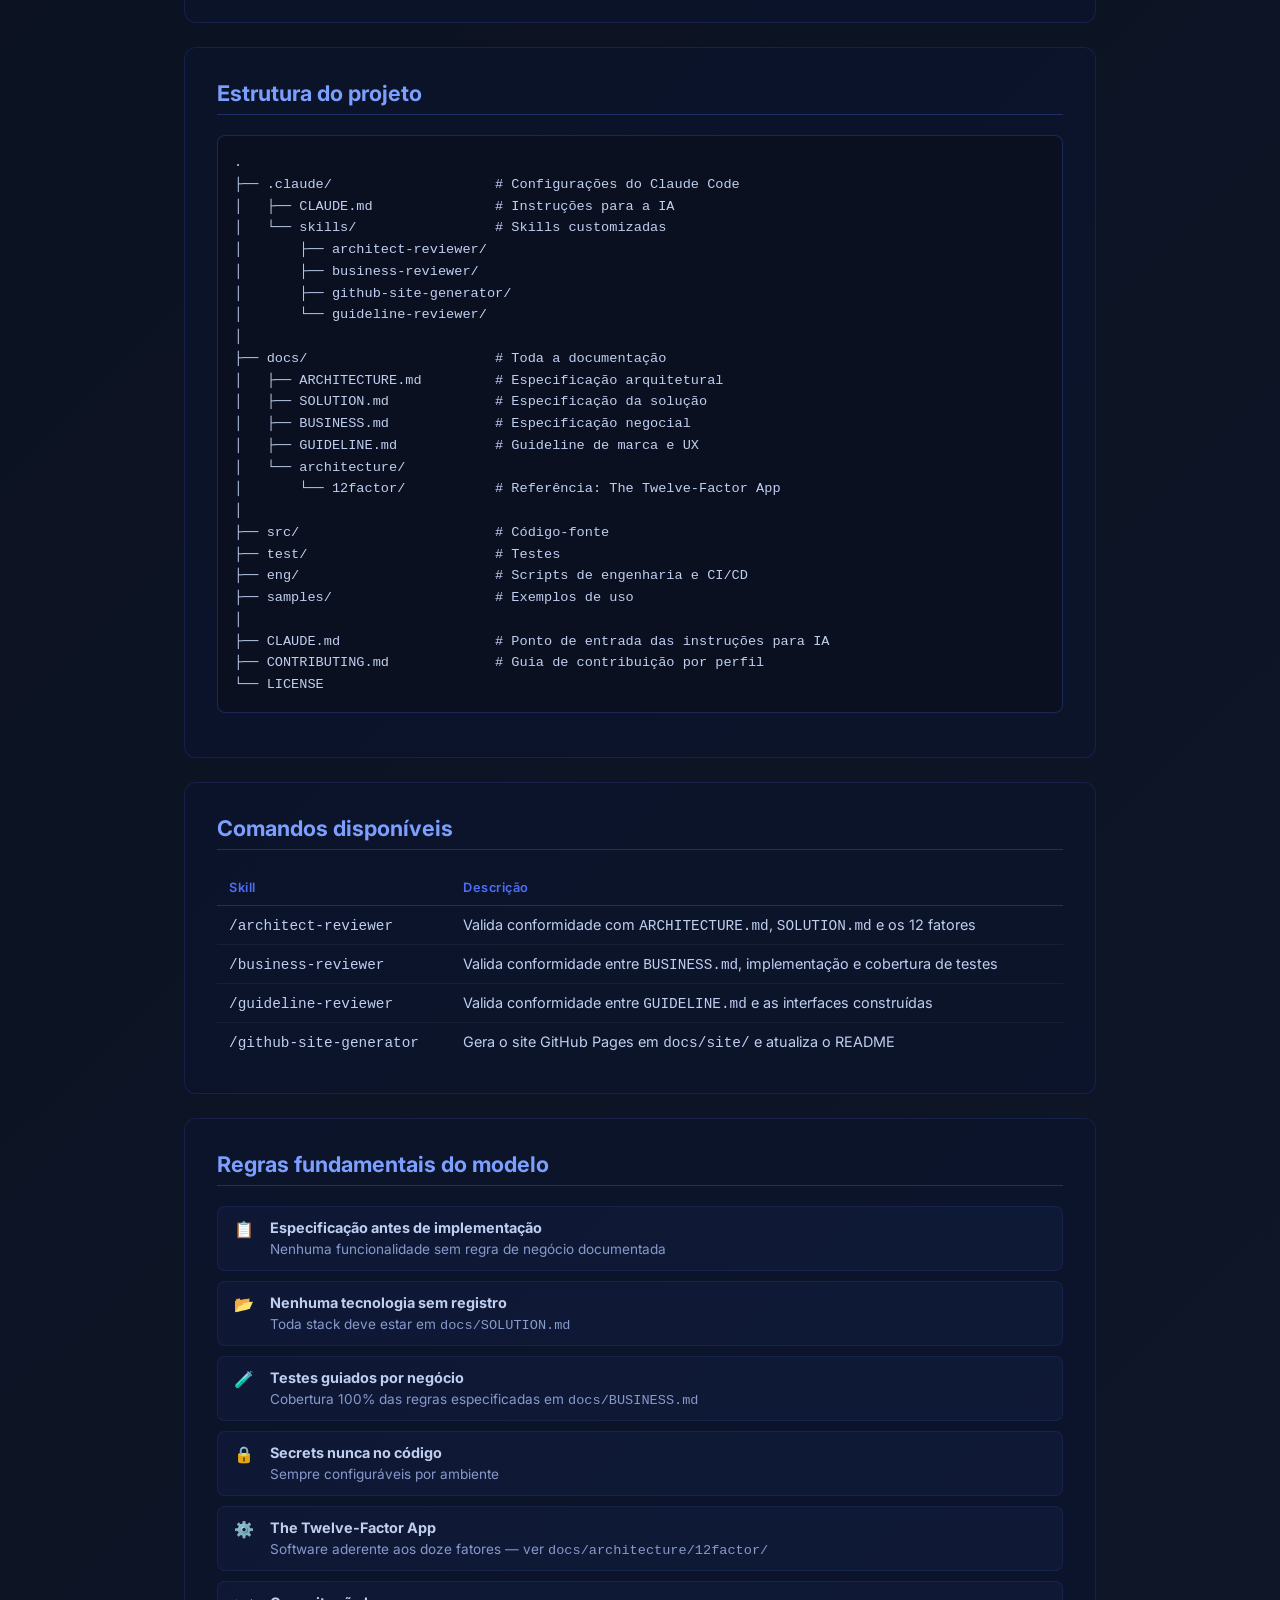
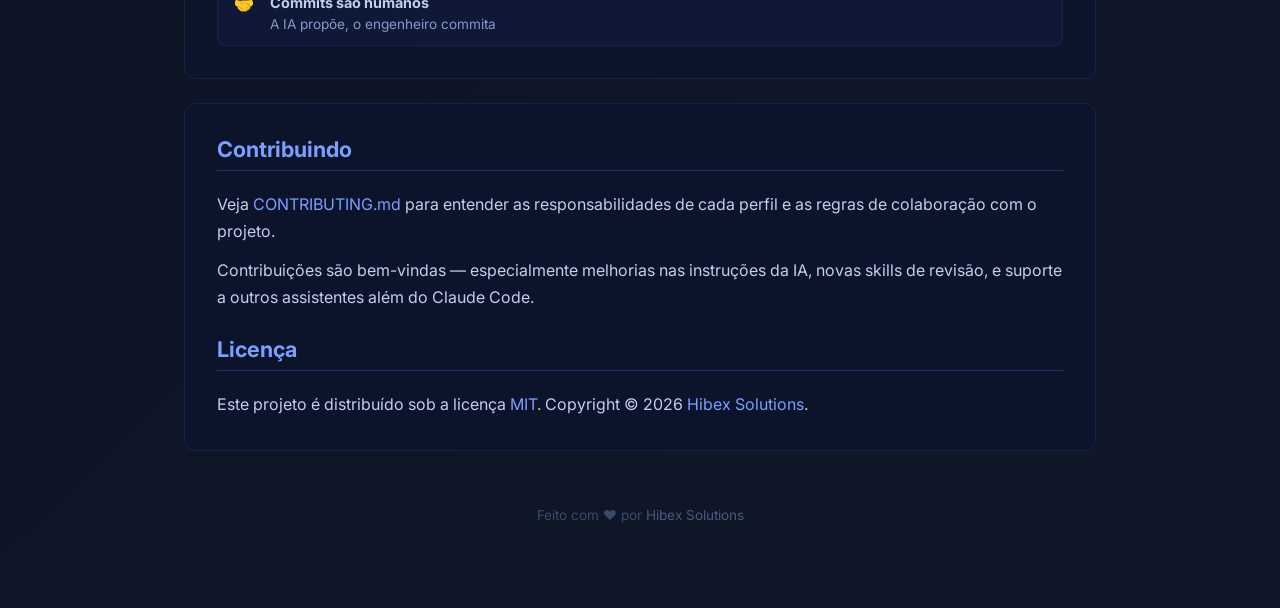
==== commit 9188a0de: "Atualiza site" ====
--- a/docs/site/index.html
+++ b/docs/site/index.html
@@ -31,10 +31,11 @@
       font-family: 'Inter', 'Segoe UI', sans-serif;
       color: #ffffff;
       min-height: 100vh;
+      position: relative;
       overflow-x: hidden;
     }
 
-    /* Top bar */
+    /* Barra de topo */
     .top-bar {
       position: fixed;
       top: 0; left: 0; right: 0;
@@ -61,60 +62,61 @@
       z-index: 0;
     }
 
-    /* SVG decorations */
-    .deco-svg {
+    /* Decorações hex/circuito */
+    .deco-hex-tr, .deco-hex-bl, .deco-circ-l, .deco-circ-r {
       position: fixed;
       pointer-events: none;
       z-index: 0;
     }
+    .deco-hex-tr { top: 0; right: 0; opacity: 0.07; }
+    .deco-hex-bl { bottom: 0; left: 0; opacity: 0.07; }
+    .deco-circ-l { top: 0; left: 0; opacity: 0.12; }
+    .deco-circ-r { top: 0; right: 0; opacity: 0.12; }
 
     /* Layout */
-    .container {
+    .content {
       position: relative;
       z-index: 1;
-      max-width: 900px;
+      max-width: 960px;
       margin: 0 auto;
-      padding: 0 24px 80px;
+      padding: 80px 24px 60px;
     }
 
     /* Header */
     header {
       text-align: center;
-      padding: 80px 0 60px;
-    }
-
-    .ai-badge {
-      display: inline-flex;
-      align-items: center;
+      padding-bottom: 48px;
+    }
+
+    .badge-ai {
+      display: inline-block;
+      padding: 5px 18px;
+      border-radius: 20px;
       border: 1px solid rgba(79,110,247,0.6);
-      border-radius: 20px;
-      padding: 5px 18px;
+      box-shadow: 0 0 0 1px rgba(168,85,247,0.3);
+      color: #a0b4ff;
       font-size: 11px;
       font-weight: 500;
       letter-spacing: 2px;
-      color: #a0b4ff;
-      margin-bottom: 28px;
-      background: rgba(79,110,247,0.05);
+      margin-bottom: 24px;
     }
 
     h1 {
       font-size: clamp(2.5rem, 6vw, 4.5rem);
       font-weight: 800;
-      letter-spacing: -1px;
       background: linear-gradient(90deg, #7c9fff, #ffffff, #c084fc);
       -webkit-background-clip: text;
       -webkit-text-fill-color: transparent;
       background-clip: text;
       line-height: 1.1;
-      margin-bottom: 20px;
+      margin-bottom: 16px;
     }
 
     .tagline {
-      font-size: 1.15rem;
       color: #8899cc;
+      font-size: 1.1rem;
       font-weight: 400;
-      letter-spacing: 0.3px;
-      margin-bottom: 36px;
+      margin-bottom: 32px;
     }
 
     /* Role badges */
@@ -129,39 +131,36 @@
     .role-badge {
       padding: 8px 20px;
       border-radius: 8px;
-      border-width: 1px;
-      border-style: solid;
-      opacity: 0.9;
       text-align: center;
-    }
-    .role-badge .role-title {
+      min-width: 148px;
+    }
+    .role-badge .rb-title {
       display: block;
       font-size: 9px;
       font-weight: 600;
       letter-spacing: 1.5px;
-      text-transform: uppercase;
-    }
-    .role-badge .role-sub {
+      margin-bottom: 4px;
+    }
+    .role-badge .rb-sub {
       display: block;
       font-size: 10px;
-      margin-top: 2px;
-    }
-
-    .role-arquiteto  { border-color: #4f6ef7; background: #0f1f3d; }
-    .role-arquiteto  .role-title { color: #4f6ef7; }
-    .role-arquiteto  .role-sub   { color: #7c9fff; }
-
-    .role-analista   { border-color: #7c3aed; background: #1a1040; }
-    .role-analista   .role-title { color: #9b7fff; }
-    .role-analista   .role-sub   { color: #b09fff; }
-
-    .role-designer   { border-color: #a855f7; background: #1a0f2e; }
-    .role-designer   .role-title { color: #c084fc; }
-    .role-designer   .role-sub   { color: #d8b4fe; }
-
-    .role-engenheiro { border-color: #10b981; background: #071a10; }
-    .role-engenheiro .role-title { color: #10b981; }
-    .role-engenheiro .role-sub   { color: #34d399; }
+    }
+
+    .rb-arq  { background: #0f1f3d; border: 1px solid #4f6ef7; }
+    .rb-arq  .rb-title { color: #4f6ef7; }
+    .rb-arq  .rb-sub   { color: #7c9fff; }
+
+    .rb-anal { background: #1a1040; border: 1px solid #7c3aed; }
+    .rb-anal .rb-title { color: #9b7fff; }
+    .rb-anal .rb-sub   { color: #b09fff; }
+
+    .rb-des  { background: #1a0f2e; border: 1px solid #a855f7; }
+    .rb-des  .rb-title { color: #c084fc; }
+    .rb-des  .rb-sub   { color: #d8b4fe; }
+
+    .rb-eng  { background: #071a10; border: 1px solid #10b981; }
+    .rb-eng  .rb-title { color: #10b981; }
+    .rb-eng  .rb-sub   { color: #34d399; }
 
     /* Shields */
     .shields {
@@ -176,8 +175,8 @@
       height: 20px;
     }
 
-    /* Section cards */
-    section {
+    /* Seções */
+    main section {
       background: rgba(13,21,48,0.6);
       border: 1px solid rgba(79,110,247,0.15);
       border-radius: 12px;
@@ -191,48 +190,33 @@
       font-size: 1.35rem;
       font-weight: 700;
       border-bottom: 1px solid rgba(79,110,247,0.3);
-      padding-bottom: 10px;
-      margin-bottom: 24px;
-    }
-
-    h3 {
-      color: #c0cff0;
-      font-size: 1rem;
+      padding-bottom: 8px;
+      margin-bottom: 20px;
+    }
+
+    p { color: #c0cff0; line-height: 1.7; margin-bottom: 12px; }
+    p:last-child { margin-bottom: 0; }
+
+    /* Tabela */
+    table { width: 100%; border-collapse: collapse; }
+    th {
+      color: #4f6ef7;
+      font-size: 0.8rem;
       font-weight: 600;
-      margin-bottom: 12px;
-      margin-top: 20px;
-    }
-    h3:first-child { margin-top: 0; }
-
-    p {
-      color: #8899cc;
-      line-height: 1.7;
-      margin-bottom: 16px;
-    }
-    p:last-child { margin-bottom: 0; }
-
-    a { color: #7c9fff; }
-
-    /* Tables */
-    table {
-      width: 100%;
-      border-collapse: collapse;
-      font-size: 0.9rem;
-    }
-    th {
       text-align: left;
-      color: #4f6ef7;
-      font-weight: 600;
-      padding: 8px 12px;
+      padding: 10px 12px;
       border-bottom: 1px solid rgba(79,110,247,0.3);
+      letter-spacing: 0.5px;
     }
     td {
       padding: 10px 12px;
-      color: #8899cc;
+      color: #c0cff0;
+      font-size: 0.9rem;
       border-bottom: 1px solid rgba(255,255,255,0.05);
       vertical-align: top;
     }
-    td strong, td code { color: #c0cff0; }
+    tr:last-child td { border-bottom: none; }
+    td strong { color: #ffffff; }
 
     /* Code blocks */
     .code-block {
@@ -241,10 +225,7 @@
       max-width: 100%;
       margin: 12px 0;
     }
-
-    .code-block:has(.copy-btn) pre {
-      padding-top: 40px;
-    }
+    .code-block:has(.copy-btn) pre { padding-top: 40px; }
 
     pre {
       background: #0a1020;
@@ -253,28 +234,13 @@
       color: #c0cff0;
       overflow-x: auto;
       max-width: 100%;
-      padding: 16px 18px;
+      padding: 16px;
       font-size: 0.85rem;
       line-height: 1.6;
-      font-family: 'Fira Code', 'Cascadia Code', 'Consolas', monospace;
-    }
-
-    code {
-      font-family: 'Fira Code', 'Cascadia Code', 'Consolas', monospace;
-      font-size: 0.85em;
-      color: #c0cff0;
-      background: rgba(79,110,247,0.1);
-      border-radius: 4px;
-      padding: 1px 5px;
-    }
-
-    pre code {
-      background: none;
-      padding: 0;
-      font-size: inherit;
-    }
-
-    /* Copy button */
+    }
+
+    code { font-family: 'Fira Mono', 'Cascadia Code', 'Consolas', monospace; }
+
     .copy-btn {
       background: rgba(79,110,247,0.15);
       border: 1px solid rgba(79,110,247,0.3);
@@ -283,14 +249,28 @@
       position: absolute;
       top: 8px;
       right: 8px;
-      padding: 3px 10px;
-      font-size: 11px;
-      font-weight: 500;
+      padding: 4px 10px;
+      font-size: 0.75rem;
       cursor: pointer;
-      transition: background 0.15s, color 0.15s;
-    }
-    .copy-btn:hover { background: rgba(79,110,247,0.3); color: #fff; }
-    .copy-btn.copied { background: rgba(16,185,129,0.2); border-color: #10b981; color: #10b981; }
+      transition: background 0.2s;
+      font-family: inherit;
+    }
+    .copy-btn:hover { background: rgba(79,110,247,0.3); }
+    .copy-btn.copied { color: #10b981; border-color: #10b981; }
+
+    /* Prereqs list */
+    .prereq-list {
+      list-style: none;
+      padding: 0;
+    }
+    .prereq-list li {
+      color: #c0cff0;
+      padding: 8px 0;
+      border-bottom: 1px solid rgba(255,255,255,0.05);
+      font-size: 0.95rem;
+    }
+    .prereq-list li:last-child { border-bottom: none; }
+    .prereq-list li::before { content: "▸ "; color: #4f6ef7; }
 
     /* Steps */
     .step {
@@ -299,7 +279,6 @@
       margin-bottom: 24px;
       align-items: flex-start;
     }
-
     .step-num {
       width: 28px; height: 28px; min-width: 28px;
       border-radius: 50%;
@@ -308,45 +287,29 @@
       font-size: 0.8rem; font-weight: 700; color: #fff;
       margin-top: 2px;
     }
-
     .step-body {
       min-width: 0;
       flex: 1;
     }
-
-    .step-body h3 { margin-top: 0; }
-
-    /* Lists */
-    ul {
-      list-style: none;
-      padding: 0;
-    }
-    ul li {
+    .step-body h3 {
+      color: #c0cff0;
+      font-size: 1rem;
+      font-weight: 600;
+      margin-bottom: 8px;
+    }
+    .step-body p { margin-bottom: 8px; font-size: 0.9rem; }
+
+    .os-label {
+      font-size: 0.75rem;
+      font-weight: 600;
       color: #8899cc;
-      padding: 6px 0;
-      padding-left: 20px;
-      position: relative;
-      line-height: 1.6;
-    }
-    ul li::before {
-      content: '\25B8';
-      position: absolute;
-      left: 0;
-      color: #4f6ef7;
-    }
-
-    /* Note */
-    .note {
-      background: rgba(79,110,247,0.08);
-      border-left: 3px solid #4f6ef7;
-      border-radius: 0 6px 6px 0;
-      padding: 12px 16px;
-      margin: 12px 0;
-      color: #8899cc;
-      font-size: 0.9rem;
-    }
-
-    /* Fundamental rules list */
+      text-transform: uppercase;
+      letter-spacing: 1px;
+      margin-bottom: 4px;
+      margin-top: 12px;
+    }
+
+    /* Rules list */
     .rules-list {
       display: flex;
       flex-direction: column;
@@ -361,173 +324,201 @@
       border: 1px solid rgba(79,110,247,0.12);
       border-radius: 8px;
     }
-    .rule-icon {
-      font-size: 1rem;
-      min-width: 24px;
-    }
+    .rule-icon { font-size: 1rem; min-width: 24px; }
     .rule-text strong { color: #c0cff0; display: block; margin-bottom: 2px; font-size: 0.9rem; }
     .rule-text span   { color: #8899cc; font-size: 0.85rem; }
 
+    /* Links */
+    a { color: #7c9fff; text-decoration: none; }
+    a:hover { text-decoration: underline; }
+
+    /* Nota */
+    .note {
+      background: rgba(79,110,247,0.08);
+      border: 1px solid rgba(79,110,247,0.2);
+      border-radius: 8px;
+      padding: 12px 16px;
+      color: #a0b4ff;
+      font-size: 0.88rem;
+      margin-top: 12px;
+    }
+    .note strong { color: #7c9fff; }
+
     /* Footer */
     footer {
+      position: relative;
+      z-index: 1;
       text-align: center;
-      padding: 32px 0 24px;
+      padding: 32px 24px;
       color: #3a4a6a;
       font-size: 0.85rem;
-      position: relative;
-      z-index: 1;
-    }
-    footer a { color: #4f6ef7; text-decoration: none; }
+    }
+    footer a { color: #4a5a7a; }
     footer a:hover { color: #7c9fff; }
-
-    @media (max-width: 600px) {
-      section { padding: 20px; }
-      header { padding: 60px 0 40px; }
-      .role-badges { gap: 8px; }
-    }
   </style>
 </head>
 <body>
 
-  <!-- Top bar -->
+  <!-- Barra de topo -->
   <div class="top-bar"></div>
 
   <!-- Glow blobs -->
   <div class="glow-left"></div>
   <div class="glow-right"></div>
 
-  <!-- Hexagonal grid - top right -->
-  <svg class="deco-svg" style="top:0;right:0;opacity:0.07;" width="340" height="260" viewBox="0 0 340 260" xmlns="http://www.w3.org/2000/svg">
+  <!-- Grade hexagonal superior direita -->
+  <svg class="deco-hex-tr" width="340" height="260" viewBox="0 0 340 260" fill="none" xmlns="http://www.w3.org/2000/svg">
     <g stroke="#7c9fff" stroke-width="0.8" fill="none">
-      <polygon points="260,20 290,37 290,71 260,88 230,71 230,37"/>
-      <polygon points="320,20 350,37 350,71 320,88 290,71 290,37"/>
-      <polygon points="290,71 320,88 320,122 290,139 260,122 260,88"/>
-      <polygon points="230,71 260,88 260,122 230,139 200,122 200,88"/>
-      <polygon points="260,122 290,139 290,173 260,190 230,173 230,139"/>
-      <polygon points="320,71 350,88 350,122 320,139 290,122 290,88"/>
-      <polygon points="200,122 230,139 230,173 200,190 170,173 170,139"/>
-      <polygon points="290,173 320,190 320,224 290,241 260,224 260,190"/>
-      <polygon points="230,173 260,190 260,224 230,241 200,224 200,190"/>
+      <polygon points="0,20 30,37 30,71 0,88 -30,71 -30,37"/>
+      <polygon points="60,20 90,37 90,71 60,88 30,71 30,37"/>
+      <polygon points="120,20 150,37 150,71 120,88 90,71 90,37"/>
+      <polygon points="180,20 210,37 210,71 180,88 150,71 150,37"/>
+      <polygon points="240,20 270,37 270,71 240,88 210,71 210,37"/>
+      <polygon points="300,20 330,37 330,71 300,88 270,71 270,37"/>
+      <polygon points="30,71 60,88 60,122 30,139 0,122 0,88"/>
+      <polygon points="90,71 120,88 120,122 90,139 60,122 60,88"/>
+      <polygon points="150,71 180,88 180,122 150,139 120,122 120,88"/>
+      <polygon points="210,71 240,88 240,122 210,139 180,122 180,88"/>
+      <polygon points="270,71 300,88 300,122 270,139 240,122 240,88"/>
+      <polygon points="330,71 360,88 360,122 330,139 300,122 300,88"/>
+      <polygon points="0,122 30,139 30,173 0,190 -30,173 -30,139"/>
+      <polygon points="60,122 90,139 90,173 60,190 30,173 30,139"/>
+      <polygon points="120,122 150,139 150,173 120,190 90,173 90,139"/>
+      <polygon points="180,122 210,139 210,173 180,190 150,173 150,139"/>
+      <polygon points="240,122 270,139 270,173 240,190 210,173 210,139"/>
+      <polygon points="300,122 330,139 330,173 300,190 270,173 270,139"/>
     </g>
   </svg>
 
-  <!-- Hexagonal grid - bottom left -->
-  <svg class="deco-svg" style="bottom:0;left:0;opacity:0.07;" width="280" height="220" viewBox="0 0 280 220" xmlns="http://www.w3.org/2000/svg">
+  <!-- Grade hexagonal inferior esquerda -->
+  <svg class="deco-hex-bl" width="280" height="220" viewBox="0 0 280 220" fill="none" xmlns="http://www.w3.org/2000/svg">
     <g stroke="#a855f7" stroke-width="0.8" fill="none">
-      <polygon points="20,20 50,37 50,71 20,88 -10,71 -10,37"/>
-      <polygon points="80,20 110,37 110,71 80,88 50,71 50,37"/>
-      <polygon points="140,20 170,37 170,71 140,88 110,71 110,37"/>
-      <polygon points="50,71 80,88 80,122 50,139 20,122 20,88"/>
-      <polygon points="110,71 140,88 140,122 110,139 80,122 80,88"/>
-      <polygon points="170,71 200,88 200,122 170,139 140,122 140,88"/>
-      <polygon points="20,122 50,139 50,173 20,190 -10,173 -10,139"/>
-      <polygon points="80,122 110,139 110,173 80,190 50,173 50,139"/>
-      <polygon points="140,122 170,139 170,173 140,190 110,173 110,139"/>
+      <polygon points="20,0 50,17 50,51 20,68 -10,51 -10,17"/>
+      <polygon points="80,0 110,17 110,51 80,68 50,51 50,17"/>
+      <polygon points="140,0 170,17 170,51 140,68 110,51 110,17"/>
+      <polygon points="200,0 230,17 230,51 200,68 170,51 170,17"/>
+      <polygon points="260,0 290,17 290,51 260,68 230,51 230,17"/>
+      <polygon points="50,51 80,68 80,102 50,119 20,102 20,68"/>
+      <polygon points="110,51 140,68 140,102 110,119 80,102 80,68"/>
+      <polygon points="170,51 200,68 200,102 170,119 140,102 140,68"/>
+      <polygon points="230,51 260,68 260,102 230,119 200,102 200,68"/>
+      <polygon points="20,102 50,119 50,153 20,170 -10,153 -10,119"/>
+      <polygon points="80,102 110,119 110,153 80,170 50,153 50,119"/>
+      <polygon points="140,102 170,119 170,153 140,170 110,153 110,119"/>
+      <polygon points="200,102 230,119 230,153 200,170 170,153 170,119"/>
     </g>
   </svg>
 
-  <!-- Circuit lines left -->
-  <svg class="deco-svg" style="left:0;top:30%;opacity:0.12;" width="200" height="200" viewBox="0 0 200 200" xmlns="http://www.w3.org/2000/svg">
+  <!-- Linhas de circuito esquerda -->
+  <svg class="deco-circ-l" width="220" height="360" viewBox="0 0 220 360" fill="none" xmlns="http://www.w3.org/2000/svg">
     <g stroke="#4f6ef7" stroke-width="1" fill="none">
-      <path d="M 20,40 L 80,40 L 80,80 L 140,80"/>
-      <circle cx="20" cy="40" r="3" fill="#4f6ef7"/>
-      <circle cx="140" cy="80" r="3" fill="#4f6ef7"/>
-      <path d="M 40,100 L 100,100 L 100,140 L 40,140 L 40,180"/>
-      <circle cx="40" cy="100" r="3" fill="#4f6ef7"/>
-      <circle cx="40" cy="180" r="3" fill="#4f6ef7"/>
+      <path d="M 60,160 L 120,160 L 120,200 L 180,200"/>
+      <circle cx="60" cy="160" r="3" fill="#4f6ef7"/>
+      <circle cx="180" cy="200" r="3" fill="#4f6ef7"/>
+      <path d="M 80,220 L 140,220 L 140,260 L 80,260 L 80,300"/>
+      <circle cx="80" cy="220" r="3" fill="#4f6ef7"/>
+      <circle cx="80" cy="300" r="3" fill="#4f6ef7"/>
+      <path d="M 40,310 L 100,310 L 100,340"/>
+      <circle cx="40" cy="310" r="3" fill="#4f6ef7"/>
+      <circle cx="100" cy="340" r="3" fill="#4f6ef7"/>
     </g>
   </svg>
 
-  <!-- Circuit lines right -->
-  <svg class="deco-svg" style="right:0;top:50%;opacity:0.12;" width="200" height="200" viewBox="0 0 200 200" xmlns="http://www.w3.org/2000/svg">
+  <!-- Linhas de circuito direita -->
+  <svg class="deco-circ-r" width="220" height="420" viewBox="0 0 220 420" fill="none" xmlns="http://www.w3.org/2000/svg" style="right:0;">
     <g stroke="#a855f7" stroke-width="1" fill="none">
-      <path d="M 180,40 L 120,40 L 120,80 L 60,80"/>
-      <circle cx="180" cy="40" r="3" fill="#a855f7"/>
-      <circle cx="60" cy="80" r="3" fill="#a855f7"/>
-      <path d="M 160,120 L 100,120 L 100,160 L 160,160 L 160,190"/>
-      <circle cx="160" cy="120" r="3" fill="#a855f7"/>
-      <circle cx="160" cy="190" r="3" fill="#a855f7"/>
+      <path d="M 160,160 L 100,160 L 100,200 L 40,200"/>
+      <circle cx="160" cy="160" r="3" fill="#a855f7"/>
+      <circle cx="40" cy="200" r="3" fill="#a855f7"/>
+      <path d="M 140,300 L 80,300 L 80,340 L 140,340 L 140,380"/>
+      <circle cx="140" cy="300" r="3" fill="#a855f7"/>
+      <circle cx="140" cy="380" r="3" fill="#a855f7"/>
     </g>
   </svg>
 
-  <div class="container">
+  <div class="content">
 
     <!-- Header -->
     <header>
-      <div class="ai-badge">AI POWERED</div>
+      <div class="badge-ai">AI POWERED</div>
       <h1>AI Powered<br>Coding Team</h1>
       <p class="tagline">Um engenheiro sênior. Uma equipe inteira de desenvolvimento.</p>
 
       <div class="role-badges">
-        <div class="role-badge role-arquiteto">
-          <span class="role-title">Arquiteto</span>
-          <span class="role-sub">de Soluções</span>
-        </div>
-        <div class="role-badge role-analista">
-          <span class="role-title">Analista</span>
-          <span class="role-sub">de Negócio</span>
-        </div>
-        <div class="role-badge role-designer">
-          <span class="role-title">Designer</span>
-          <span class="role-sub">de Interface</span>
-        </div>
-        <div class="role-badge role-engenheiro">
-          <span class="role-title">Engenheiro</span>
-          <span class="role-sub">de Software</span>
+        <div class="role-badge rb-arq">
+          <span class="rb-title">ARQUITETO</span>
+          <span class="rb-sub">de Soluções</span>
+        </div>
+        <div class="role-badge rb-anal">
+          <span class="rb-title">ANALISTA</span>
+          <span class="rb-sub">de Negócio</span>
+        </div>
+        <div class="role-badge rb-des">
+          <span class="rb-title">DESIGNER</span>
+          <span class="rb-sub">de Interface</span>
+        </div>
+        <div class="role-badge rb-eng">
+          <span class="rb-title">ENGENHEIRO</span>
+          <span class="rb-sub">de Software</span>
         </div>
       </div>
 
       <div class="shields">
-        <img src="https://img.shields.io/badge/licen%C3%A7a-MIT-4f6ef7?style=flat-square" alt="Licença MIT"/>
-        <img src="https://img.shields.io/badge/Claude_Code-compatible-a855f7?style=flat-square&logo=anthropic" alt="Claude Code"/>
-        <img src="https://img.shields.io/badge/contribui%C3%A7%C3%A3o-bem--vinda-10b981?style=flat-square" alt="Contribuições bem-vindas"/>
-        <img src="https://img.shields.io/badge/Open_Source-%E2%99%A5-ff6b6b?style=flat-square" alt="Open Source"/>
+        <img src="https://img.shields.io/badge/licença-MIT-4f6ef7?style=flat-square" alt="Licença MIT">
+        <img src="https://img.shields.io/badge/Claude_Code-compatible-a855f7?style=flat-square&logo=anthropic" alt="Claude Code">
+        <img src="https://img.shields.io/badge/contribuição-bem--vinda-10b981?style=flat-square" alt="Contribuições bem-vindas">
+        <img src="https://img.shields.io/badge/Open_Source-♥-ff6b6b?style=flat-square" alt="Open Source">
       </div>
     </header>
 
-    <!-- O que é -->
-    <section>
-      <h2>O que é</h2>
-      <p>
-        <strong style="color:#c0cff0">AI Powered Coding Team</strong> é um modelo de projeto (<em>project template</em>) que define a estrutura, os papéis e as instruções necessárias para que um engenheiro de software sênior utilize IA — inicialmente Claude Code — como uma equipe completa de desenvolvimento.
-      </p>
-      <p>O engenheiro deixa de atuar apenas como desenvolvedor e passa a assumir todos os papéis de um time:</p>
-      <table>
-        <thead>
-          <tr>
-            <th>Papel</th>
-            <th>Responsabilidade</th>
-          </tr>
-        </thead>
-        <tbody>
-          <tr>
-            <td><strong>Arquiteto de Soluções</strong></td>
-            <td>Define arquitetura, tecnologias e governança técnica</td>
-          </tr>
-          <tr>
-            <td><strong>Analista de Negócio</strong></td>
-            <td>Especifica regras de negócio e requisitos funcionais</td>
-          </tr>
-          <tr>
-            <td><strong>Designer</strong></td>
-            <td>Define diretrizes de marca, UI e UX</td>
-          </tr>
-          <tr>
-            <td><strong>Engenheiro de Software</strong></td>
-            <td>Implementa, testa e entrega o software</td>
-          </tr>
-        </tbody>
-      </table>
-      <p style="margin-top:16px">
-        A IA executa sob a supervisão e gestão ativa do engenheiro — que direciona, revisa e decide. A autonomia técnica permanece humana; o volume e a velocidade de execução são amplificados pela IA.
-      </p>
-    </section>
-
-    <!-- Como funciona -->
-    <section>
-      <h2>Como funciona</h2>
-      <div class="code-block">
-        <pre><code>Engenheiro Sênior
+    <main>
+
+      <!-- O que é -->
+      <section>
+        <h2>O que é</h2>
+        <p>
+          <strong>AI Powered Coding Team</strong> é um modelo de projeto (<em>project template</em>) que define
+          a estrutura, os papéis e as instruções necessárias para que um engenheiro de software sênior utilize
+          IA — inicialmente Claude Code — como uma equipe completa de desenvolvimento.
+        </p>
+        <p>O engenheiro deixa de atuar apenas como desenvolvedor e passa a assumir todos os papéis de um time:</p>
+        <table>
+          <thead>
+            <tr>
+              <th>Papel</th>
+              <th>Responsabilidade</th>
+            </tr>
+          </thead>
+          <tbody>
+            <tr>
+              <td><strong>Arquiteto de Soluções</strong></td>
+              <td>Define arquitetura, tecnologias e governança técnica</td>
+            </tr>
+            <tr>
+              <td><strong>Analista de Negócio</strong></td>
+              <td>Especifica regras de negócio e requisitos funcionais</td>
+            </tr>
+            <tr>
+              <td><strong>Designer</strong></td>
+              <td>Define diretrizes de marca, UI e UX</td>
+            </tr>
+            <tr>
+              <td><strong>Engenheiro de Software</strong></td>
+              <td>Implementa, testa e entrega o software</td>
+            </tr>
+          </tbody>
+        </table>
+        <p style="margin-top:12px;">
+          A IA executa sob a supervisão e gestão ativa do engenheiro — que direciona, revisa e decide.
+          A autonomia técnica permanece humana; o volume e a velocidade de execução são amplificados pela IA.
+        </p>
+      </section>
+
+      <!-- Como funciona -->
+      <section>
+        <h2>Como funciona</h2>
+        <div class="code-block">
+          <pre><code>Engenheiro Sênior
       │
       ├── atua como ──► Arquiteto  ──► docs/ARCHITECTURE.md
       │                                docs/SOLUTION.md
@@ -543,55 +534,55 @@
                               ├── escreve os testes
                               ├── revisa a arquitetura
                               └── valida regras de negócio</code></pre>
-      </div>
-      <p>
-        O modelo garante que <strong style="color:#c0cff0">nenhum código seja escrito sem especificação</strong>, que <strong style="color:#c0cff0">nenhuma decisão técnica seja tomada sem documentação</strong> e que <strong style="color:#c0cff0">toda implementação seja validada contra regras de negócio e diretrizes de marca</strong> — mantendo a qualidade de uma equipe madura mesmo com um único operador.
-      </p>
-    </section>
-
-    <!-- Pré-requisitos -->
-    <section>
-      <h2>Pré-requisitos</h2>
-      <ul>
-        <li><a href="https://www.anthropic.com/claude-code">Claude Code</a> instalado e configurado</li>
-        <li><a href="https://git-scm.com">Git</a> instalado localmente</li>
-        <li>PowerShell 5.1 ou superior — nativo no Windows 10+; necessário apenas para usuários Windows</li>
-        <li>Conhecimento sólido de engenharia de software (o modelo foi projetado para profissionais sênior)</li>
-      </ul>
-    </section>
-
-    <!-- Iniciando um novo projeto -->
-    <section>
-      <h2>Iniciando um novo projeto</h2>
-
-      <div class="step">
-        <div class="step-num">1</div>
-        <div class="step-body">
-          <h3>Instale o template</h3>
-          <p><strong style="color:#c0cff0">Linux / macOS (bash):</strong></p>
-          <div class="code-block">
-            <button class="copy-btn" onclick="copyCode(this)">Copiar</button>
-            <pre><code>curl -fsSL https://hibex-solutions.github.io/ai-powered-coding-team/install.sh | bash -s -- meu-projeto</code></pre>
-          </div>
-          <p style="margin-top:12px"><strong style="color:#c0cff0">Windows (PowerShell 5.1+):</strong></p>
-          <div class="code-block">
-            <button class="copy-btn" onclick="copyCode(this)">Copiar</button>
-            <pre><code>&amp; ([ScriptBlock]::Create((irm https://hibex-solutions.github.io/ai-powered-coding-team/install.ps1))) meu-projeto</code></pre>
-          </div>
-          <div class="note">
-            <strong>Versão específica:</strong> acrescente a tag ao final do comando, após o nome do diretório (ex: <code>meu-projeto v0.1.0-alpha5</code>).
-          </div>
-          <p>O script baixa automaticamente a versão solicitada (ou a última disponível) e inicializa o diretório como repositório Git.</p>
-        </div>
-      </div>
-
-      <div class="step">
-        <div class="step-num">2</div>
-        <div class="step-body">
-          <h3>Configure o Git e faça o primeiro commit</h3>
-          <div class="code-block">
-            <button class="copy-btn" onclick="copyCode(this)">Copiar</button>
-            <pre><code>cd meu-projeto
+        </div>
+        <p>
+          O modelo garante que <strong>nenhum código seja escrito sem especificação</strong>,
+          que <strong>nenhuma decisão técnica seja tomada sem documentação</strong> e que
+          <strong>toda implementação seja validada contra regras de negócio e diretrizes de marca</strong>
+          — mantendo a qualidade de uma equipe madura mesmo com um único operador.
+        </p>
+      </section>
+
+      <!-- Pré-requisitos -->
+      <section>
+        <h2>Pré-requisitos</h2>
+        <ul class="prereq-list">
+          <li><a href="https://www.anthropic.com/claude-code">Claude Code</a> instalado e configurado</li>
+          <li><a href="https://git-scm.com">Git</a> instalado localmente</li>
+          <li>PowerShell 5.1 ou superior — nativo no Windows 10+; necessário apenas para usuários Windows</li>
+          <li>Conhecimento sólido de engenharia de software (o modelo foi projetado para profissionais sênior)</li>
+        </ul>
+      </section>
+
+      <!-- Instalação -->
+      <section>
+        <h2>Iniciando um novo projeto</h2>
+
+        <div class="step">
+          <div class="step-num">1</div>
+          <div class="step-body">
+            <h3>Instale o template</h3>
+            <p class="os-label">Linux / macOS (bash)</p>
+            <div class="code-block">
+              <button class="copy-btn" onclick="copyCode(this)">Copiar</button>
+              <pre><code>curl -fsSL https://hibex-solutions.github.io/ai-powered-coding-team/install.sh | bash -s -- meu-projeto</code></pre>
+            </div>
+            <p class="os-label">Windows (PowerShell 5.1+)</p>
+            <div class="code-block">
+              <button class="copy-btn" onclick="copyCode(this)">Copiar</button>
+              <pre><code>&amp; ([ScriptBlock]::Create((irm https://hibex-solutions.github.io/ai-powered-coding-team/install.ps1))) meu-projeto</code></pre>
+            </div>
+            <div class="note">
+              <strong>Versão específica:</strong> acrescente a tag ao final do comando, após o nome do diretório
+              (ex: <code>meu-projeto v0.1.0-alpha6</code>).
+            </div>
+            <p style="margin-top:12px;">
+              O script baixa automaticamente a versão solicitada (ou a última disponível) e inicializa o
+              diretório como repositório Git. Após a instalação, configure o Git local e faça o primeiro commit:
+            </p>
+            <div class="code-block">
+              <button class="copy-btn" onclick="copyCode(this)">Copiar</button>
+              <pre><code>cd meu-projeto
 
 # Configure o Git local (obrigatório — não use as configurações globais)
 git config user.name "Seu Nome"
@@ -599,43 +590,46 @@
 
 git add .
 git commit -m "chore: inicializa projeto a partir do template"</code></pre>
-          </div>
-        </div>
-      </div>
-
-      <div class="step">
-        <div class="step-num">3</div>
-        <div class="step-body">
-          <h3>Especifique antes de implementar</h3>
-          <p>Antes de qualquer linha de código, o engenheiro documenta:</p>
-          <div class="code-block">
-            <pre><code>docs/ARCHITECTURE.md  ← decisões arquiteturais e regras invioláveis
+            </div>
+          </div>
+        </div>
+
+        <div class="step">
+          <div class="step-num">2</div>
+          <div class="step-body">
+            <h3>Especifique antes de implementar</h3>
+            <p>Antes de qualquer linha de código, o engenheiro documenta:</p>
+            <div class="code-block">
+              <pre><code>docs/ARCHITECTURE.md  ← decisões arquiteturais e regras invioláveis
 docs/SOLUTION.md      ← componentes, tecnologias e desenho da solução
 docs/BUSINESS.md      ← regras de negócio e requisitos funcionais
 docs/GUIDELINE.md     ← padrões de marca, UI e UX</code></pre>
-          </div>
-        </div>
-      </div>
-
-      <div class="step">
-        <div class="step-num">4</div>
-        <div class="step-body">
-          <h3>Delegue para a IA</h3>
-          <p>Com as especificações em mãos, use o Claude Code para implementar:</p>
-          <div class="code-block">
-            <button class="copy-btn" onclick="copyCode(this)">Copiar</button>
-            <pre><code>claude</code></pre>
-          </div>
-          <p>O <code>CLAUDE.md</code> do projeto já instrui a IA com as regras arquiteturais, a especificação negocial e as diretrizes de marca — sem necessidade de repetir contexto a cada sessão.</p>
-        </div>
-      </div>
-    </section>
-
-    <!-- Estrutura do projeto -->
-    <section>
-      <h2>Estrutura do projeto</h2>
-      <div class="code-block">
-        <pre><code>.
+            </div>
+          </div>
+        </div>
+
+        <div class="step">
+          <div class="step-num">3</div>
+          <div class="step-body">
+            <h3>Delegue para a IA</h3>
+            <p>Com as especificações em mãos, use o Claude Code para implementar:</p>
+            <div class="code-block">
+              <button class="copy-btn" onclick="copyCode(this)">Copiar</button>
+              <pre><code>claude</code></pre>
+            </div>
+            <p>
+              O <code>CLAUDE.md</code> do projeto já instrui a IA com as regras arquiteturais, a especificação
+              negocial e as diretrizes de marca — sem necessidade de repetir contexto a cada sessão.
+            </p>
+          </div>
+        </div>
+      </section>
+
+      <!-- Estrutura do projeto -->
+      <section>
+        <h2>Estrutura do projeto</h2>
+        <div class="code-block">
+          <pre><code>.
 ├── .claude/                    # Configurações do Claude Code
 │   ├── CLAUDE.md               # Instruções para a IA
 │   └── skills/                 # Skills customizadas
@@ -660,115 +654,120 @@
 ├── CLAUDE.md                   # Ponto de entrada das instruções para IA
 ├── CONTRIBUTING.md             # Guia de contribuição por perfil
 └── LICENSE</code></pre>
-      </div>
-    </section>
-
-    <!-- Skills disponíveis -->
-    <section>
-      <h2>Skills disponíveis</h2>
-      <table>
-        <thead>
-          <tr>
-            <th>Skill</th>
-            <th>Descrição</th>
-          </tr>
-        </thead>
-        <tbody>
-          <tr>
-            <td><code>/architect-reviewer</code></td>
-            <td>Valida conformidade com <code>ARCHITECTURE.md</code>, <code>SOLUTION.md</code> e os 12 fatores</td>
-          </tr>
-          <tr>
-            <td><code>/business-reviewer</code></td>
-            <td>Valida conformidade entre <code>BUSINESS.md</code>, implementação e cobertura de testes</td>
-          </tr>
-          <tr>
-            <td><code>/guideline-reviewer</code></td>
-            <td>Valida conformidade entre <code>GUIDELINE.md</code> e as interfaces construídas</td>
-          </tr>
-          <tr>
-            <td><code>/github-site-generator</code></td>
-            <td>Gera o site GitHub Pages em <code>docs/site/</code> e atualiza o <code>README.md</code></td>
-          </tr>
-        </tbody>
-      </table>
-    </section>
-
-    <!-- Regras fundamentais -->
-    <section>
-      <h2>Regras fundamentais do modelo</h2>
-      <div class="rules-list">
-        <div class="rule-item">
-          <div class="rule-icon">&#128203;</div>
-          <div class="rule-text">
-            <strong>Especificação antes de implementação</strong>
-            <span>Nenhuma funcionalidade sem regra de negócio documentada</span>
-          </div>
-        </div>
-        <div class="rule-item">
-          <div class="rule-icon">&#128194;</div>
-          <div class="rule-text">
-            <strong>Nenhuma tecnologia sem registro</strong>
-            <span>Toda stack deve estar em <code>docs/SOLUTION.md</code></span>
-          </div>
-        </div>
-        <div class="rule-item">
-          <div class="rule-icon">&#129514;</div>
-          <div class="rule-text">
-            <strong>Testes guiados por negócio</strong>
-            <span>Cobertura 100% das regras especificadas</span>
-          </div>
-        </div>
-        <div class="rule-item">
-          <div class="rule-icon">&#128274;</div>
-          <div class="rule-text">
-            <strong>Secrets nunca no código</strong>
-            <span>Sempre configuráveis por ambiente</span>
-          </div>
-        </div>
-        <div class="rule-item">
-          <div class="rule-icon">&#9881;&#65039;</div>
-          <div class="rule-text">
-            <strong>The Twelve-Factor App</strong>
-            <span>Software aderente aos doze fatores</span>
-          </div>
-        </div>
-        <div class="rule-item">
-          <div class="rule-icon">&#129309;</div>
-          <div class="rule-text">
-            <strong>Commits são humanos</strong>
-            <span>A IA propõe, o engenheiro commita</span>
-          </div>
-        </div>
-      </div>
-    </section>
-
-    <!-- Contribuindo e Licença -->
-    <section>
-      <h2>Contribuindo</h2>
-      <p>
-        Veja <a href="https://github.com/Hibex-Solutions/ai-powered-coding-team/blob/main/CONTRIBUTING.md">CONTRIBUTING.md</a> para entender as responsabilidades de cada perfil e as regras de colaboração com o projeto.
-      </p>
-      <p>
-        Contribuições são bem-vindas — especialmente melhorias nas instruções da IA, novas skills de revisão, e suporte a outros assistentes além do Claude Code.
-      </p>
-      <h2 style="margin-top:24px">Licença</h2>
-      <p>
-        Este projeto é distribuído sob a licença <a href="https://github.com/Hibex-Solutions/ai-powered-coding-team/blob/main/LICENSE">MIT</a>.<br>
-        Copyright &copy; 2026 <a href="https://github.com/hibex-solutions">Hibex Solutions</a>
-      </p>
-    </section>
+        </div>
+      </section>
+
+      <!-- Comandos disponíveis -->
+      <section>
+        <h2>Comandos disponíveis</h2>
+        <table>
+          <thead>
+            <tr>
+              <th>Skill</th>
+              <th>Descrição</th>
+            </tr>
+          </thead>
+          <tbody>
+            <tr>
+              <td><code>/architect-reviewer</code></td>
+              <td>Valida conformidade com <code>ARCHITECTURE.md</code>, <code>SOLUTION.md</code> e os 12 fatores</td>
+            </tr>
+            <tr>
+              <td><code>/business-reviewer</code></td>
+              <td>Valida conformidade entre <code>BUSINESS.md</code>, implementação e cobertura de testes</td>
+            </tr>
+            <tr>
+              <td><code>/guideline-reviewer</code></td>
+              <td>Valida conformidade entre <code>GUIDELINE.md</code> e as interfaces construídas</td>
+            </tr>
+            <tr>
+              <td><code>/github-site-generator</code></td>
+              <td>Gera o site GitHub Pages em <code>docs/site/</code> e atualiza o README</td>
+            </tr>
+          </tbody>
+        </table>
+      </section>
+
+      <!-- Regras fundamentais -->
+      <section>
+        <h2>Regras fundamentais do modelo</h2>
+        <div class="rules-list">
+          <div class="rule-item">
+            <div class="rule-icon">📋</div>
+            <div class="rule-text">
+              <strong>Especificação antes de implementação</strong>
+              <span>Nenhuma funcionalidade sem regra de negócio documentada</span>
+            </div>
+          </div>
+          <div class="rule-item">
+            <div class="rule-icon">📂</div>
+            <div class="rule-text">
+              <strong>Nenhuma tecnologia sem registro</strong>
+              <span>Toda stack deve estar em <code>docs/SOLUTION.md</code></span>
+            </div>
+          </div>
+          <div class="rule-item">
+            <div class="rule-icon">🧪</div>
+            <div class="rule-text">
+              <strong>Testes guiados por negócio</strong>
+              <span>Cobertura 100% das regras especificadas em <code>docs/BUSINESS.md</code></span>
+            </div>
+          </div>
+          <div class="rule-item">
+            <div class="rule-icon">🔒</div>
+            <div class="rule-text">
+              <strong>Secrets nunca no código</strong>
+              <span>Sempre configuráveis por ambiente</span>
+            </div>
+          </div>
+          <div class="rule-item">
+            <div class="rule-icon">⚙️</div>
+            <div class="rule-text">
+              <strong>The Twelve-Factor App</strong>
+              <span>Software aderente aos doze fatores — ver <code>docs/architecture/12factor/</code></span>
+            </div>
+          </div>
+          <div class="rule-item">
+            <div class="rule-icon">🤝</div>
+            <div class="rule-text">
+              <strong>Commits são humanos</strong>
+              <span>A IA propõe, o engenheiro commita</span>
+            </div>
+          </div>
+        </div>
+      </section>
+
+      <!-- Contribuindo e Licença -->
+      <section>
+        <h2>Contribuindo</h2>
+        <p>
+          Veja <a href="https://github.com/Hibex-Solutions/ai-powered-coding-team/blob/main/CONTRIBUTING.md">CONTRIBUTING.md</a>
+          para entender as responsabilidades de cada perfil e as regras de colaboração com o projeto.
+        </p>
+        <p>
+          Contribuições são bem-vindas — especialmente melhorias nas instruções da IA, novas skills de
+          revisão, e suporte a outros assistentes além do Claude Code.
+        </p>
+        <h2 style="margin-top: 24px;">Licença</h2>
+        <p>
+          Este projeto é distribuído sob a licença
+          <a href="https://github.com/Hibex-Solutions/ai-powered-coding-team/blob/main/LICENSE">MIT</a>.
+          Copyright © 2026 <a href="https://github.com/hibex-solutions">Hibex Solutions</a>.
+        </p>
+      </section>
+
+    </main>
+
+    <footer>
+      Feito com ♥ por <a href="https://github.com/hibex-solutions">Hibex Solutions</a>
+    </footer>
 
   </div>
-
-  <footer>
-    <p>Feito com &#9825; por <a href="https://github.com/hibex-solutions">Hibex Solutions</a></p>
-  </footer>
 
   <script>
     function copyCode(btn) {
       const pre = btn.closest('.code-block').querySelector('pre');
-      const text = pre.innerText;
+      const text = pre.textContent;
       navigator.clipboard.writeText(text).then(() => {
         btn.textContent = 'Copiado!';
         btn.classList.add('copied');
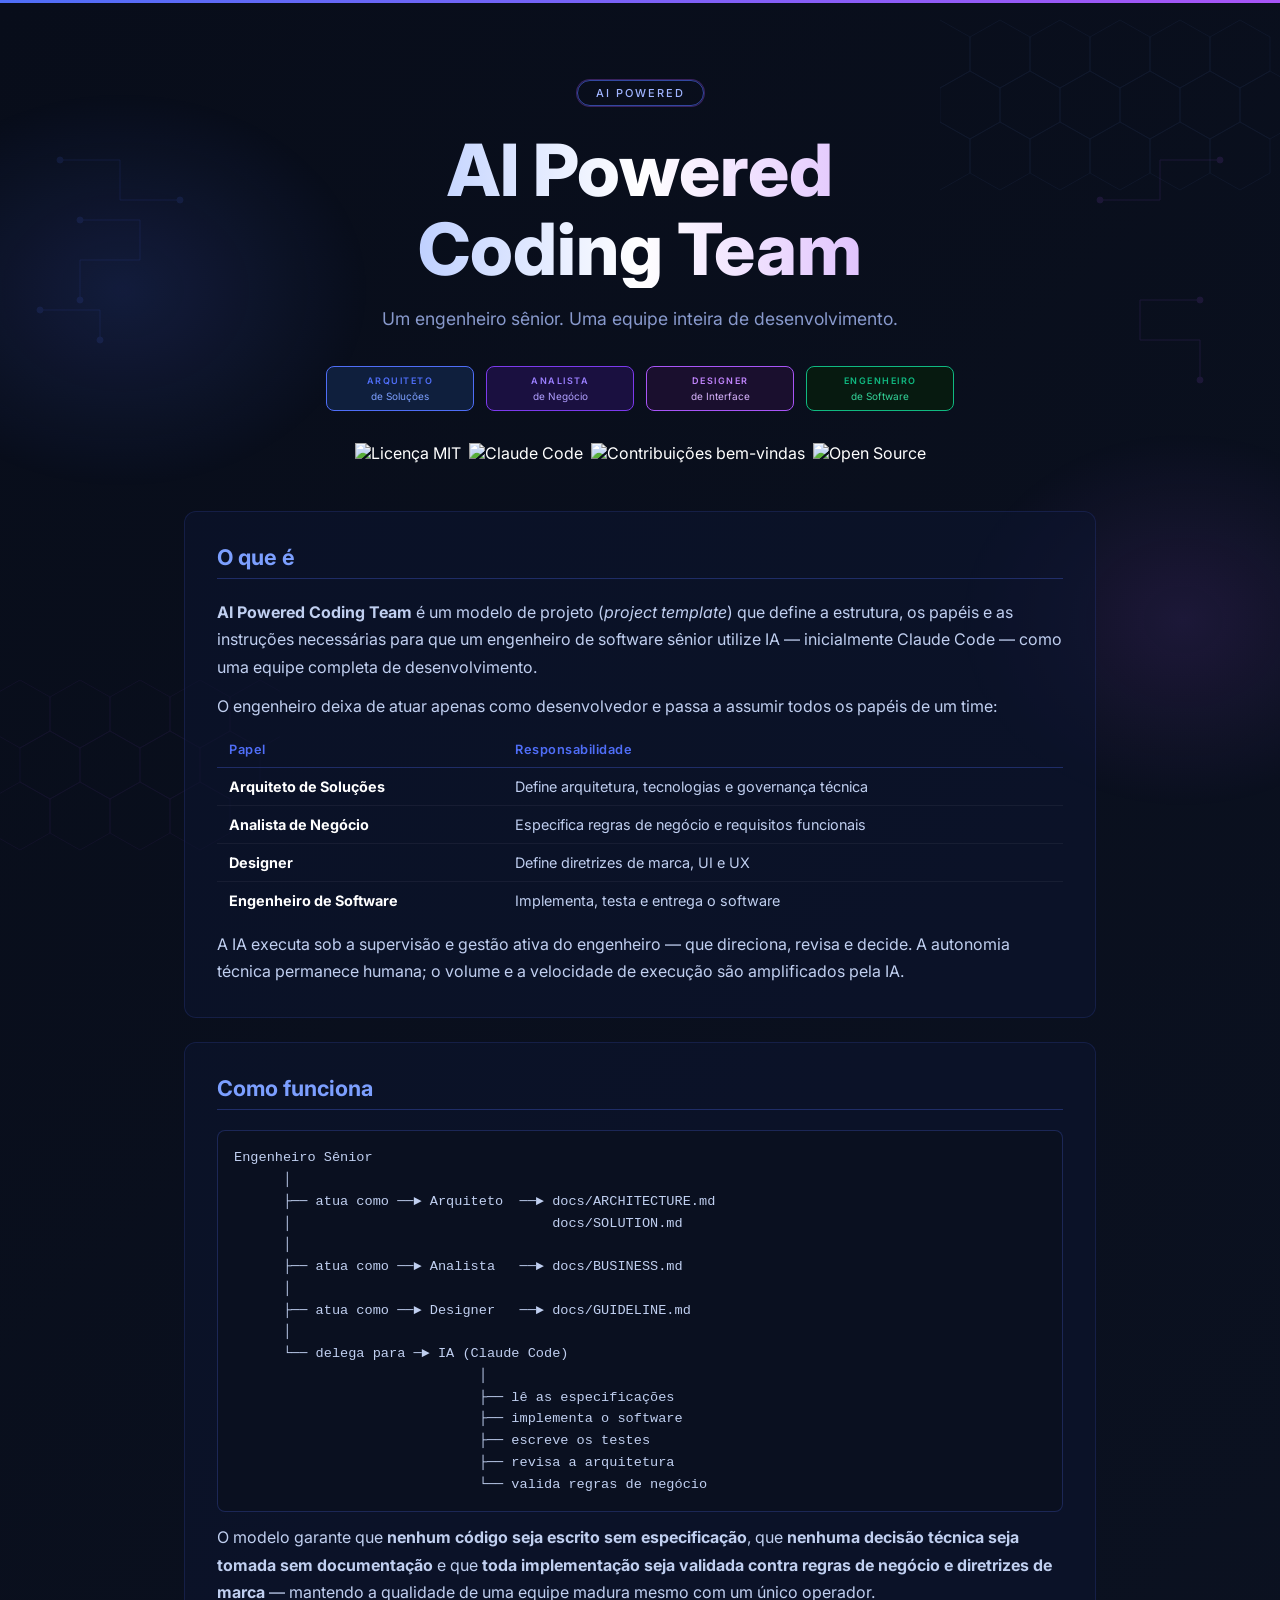
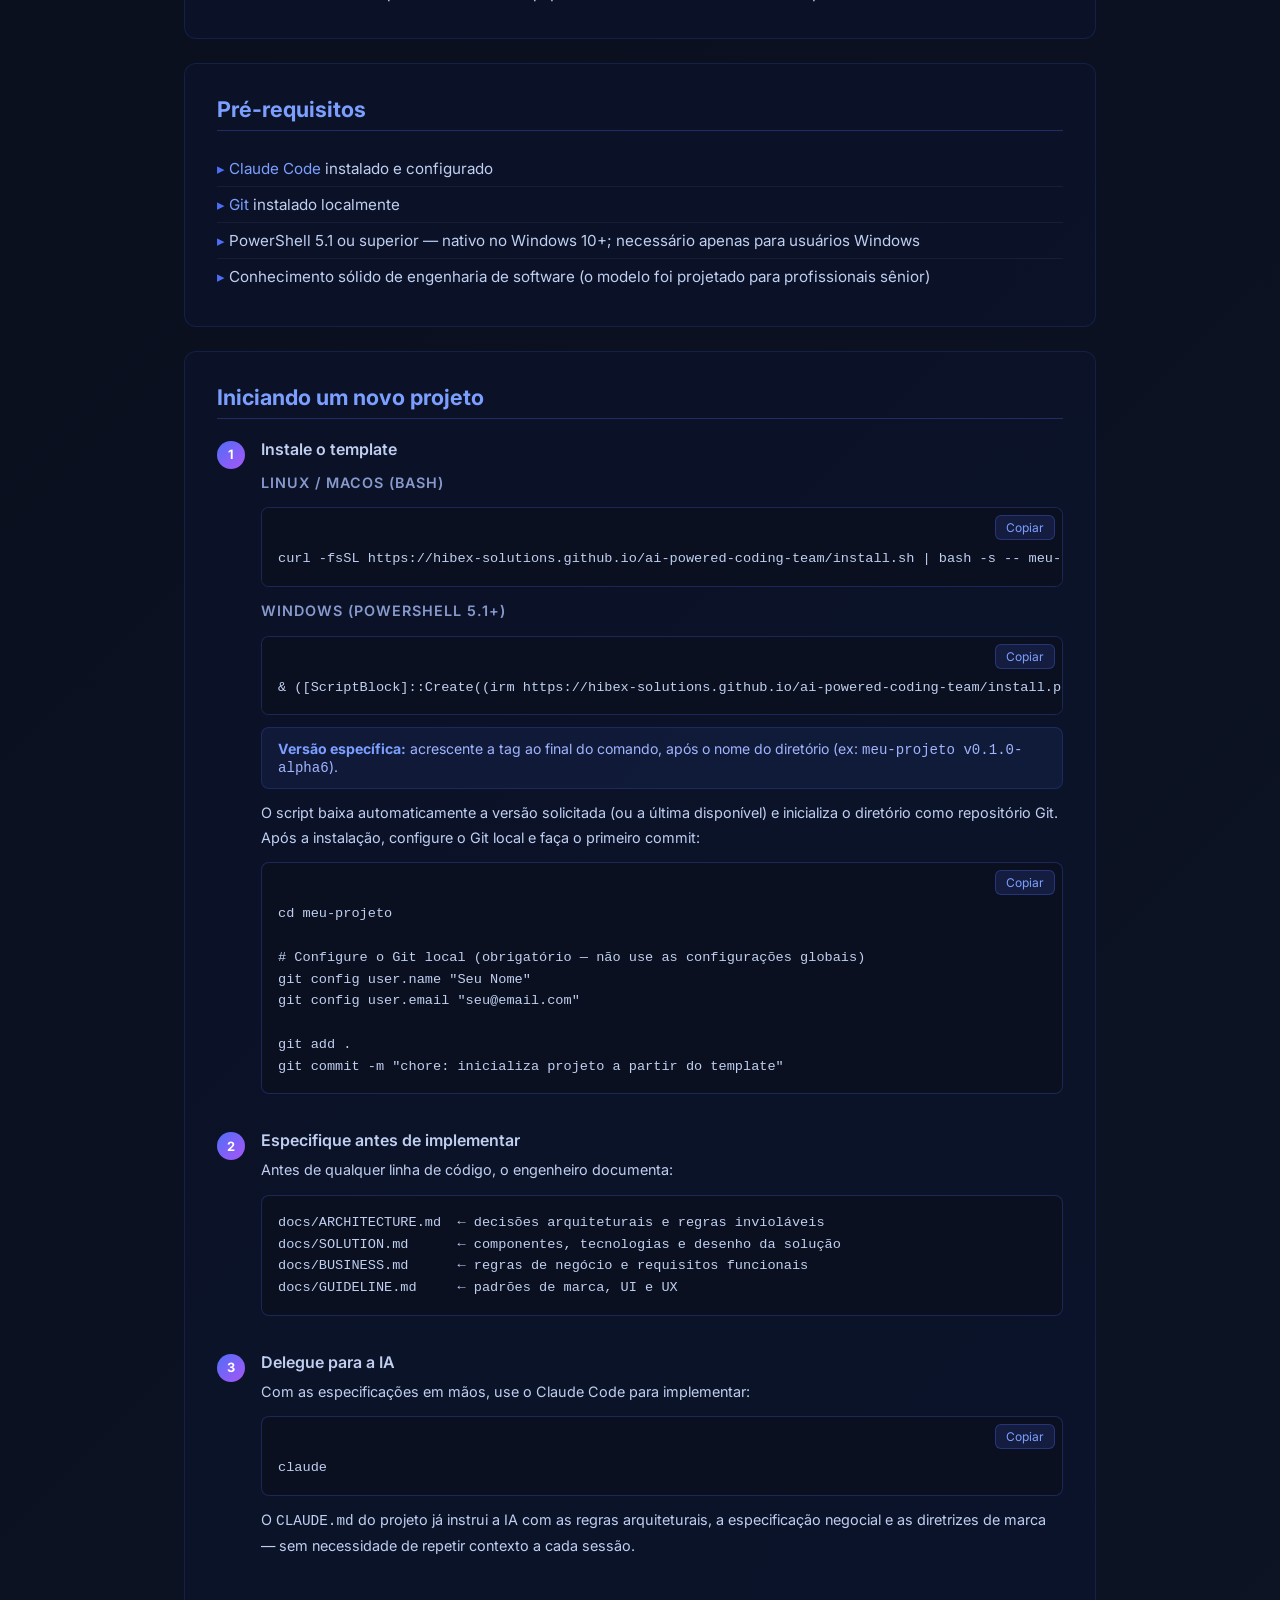
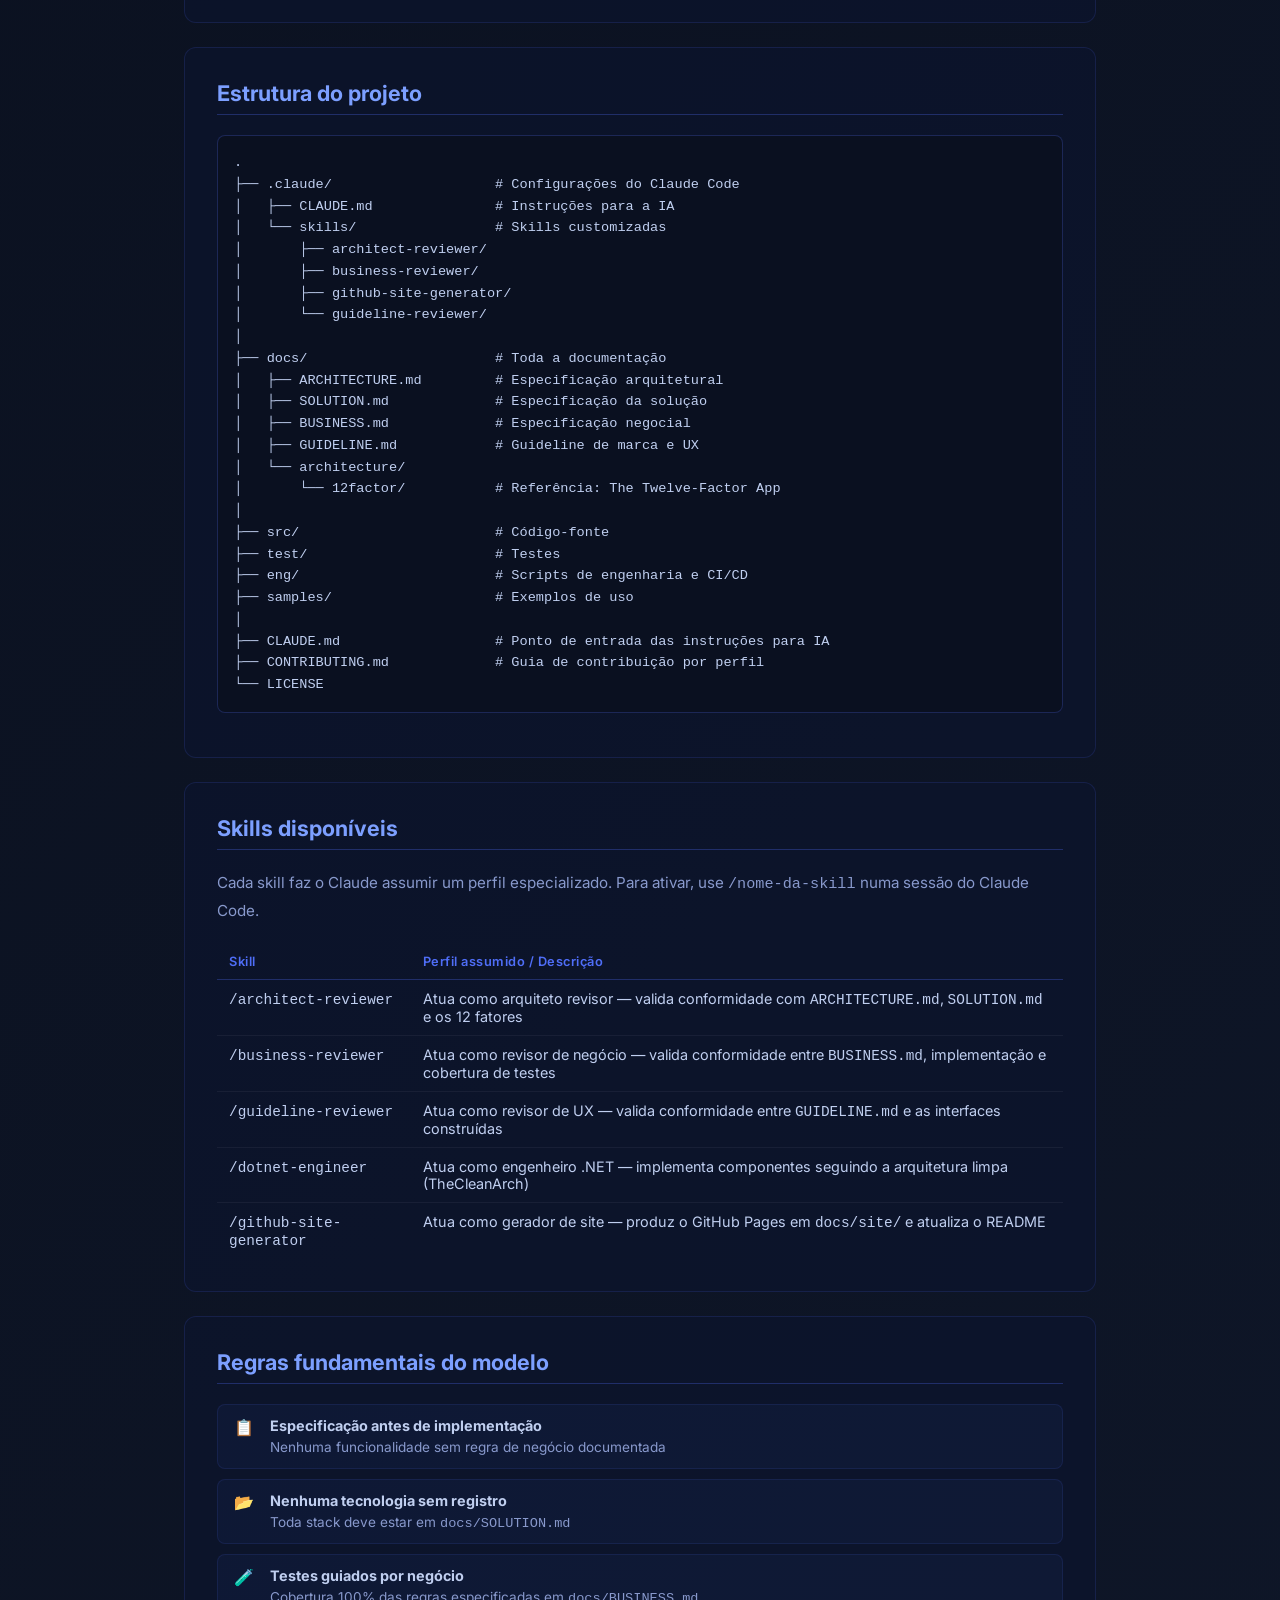
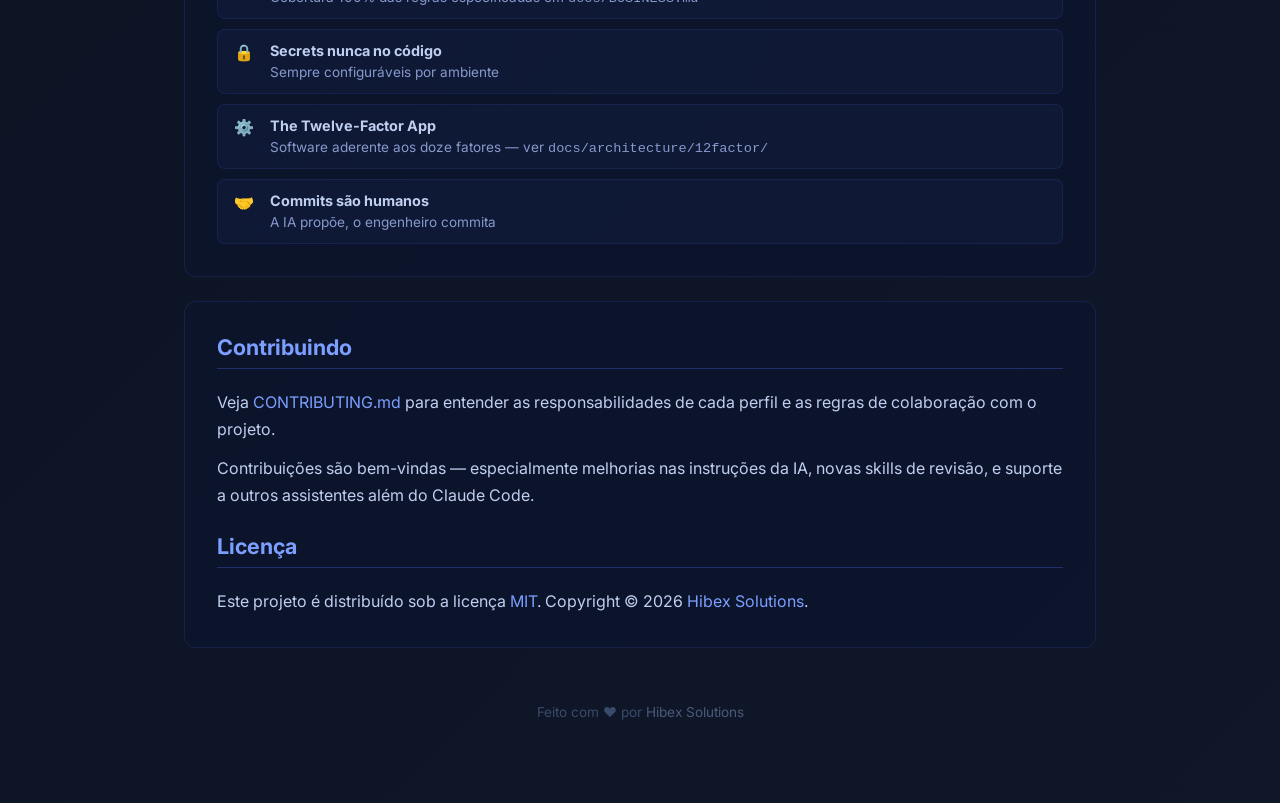
==== commit ebdb1eae: "Refatora documentação" ====
--- a/docs/site/index.html
+++ b/docs/site/index.html
@@ -657,32 +657,37 @@
         </div>
       </section>
 
-      <!-- Comandos disponíveis -->
+      <!-- Skills disponíveis -->
       <section>
-        <h2>Comandos disponíveis</h2>
+        <h2>Skills disponíveis</h2>
+        <p style="color:#8899cc;font-size:0.95rem;margin-bottom:20px;">Cada skill faz o Claude assumir um perfil especializado. Para ativar, use <code>/nome-da-skill</code> numa sessão do Claude Code.</p>
         <table>
           <thead>
             <tr>
               <th>Skill</th>
-              <th>Descrição</th>
+              <th>Perfil assumido / Descrição</th>
             </tr>
           </thead>
           <tbody>
             <tr>
               <td><code>/architect-reviewer</code></td>
-              <td>Valida conformidade com <code>ARCHITECTURE.md</code>, <code>SOLUTION.md</code> e os 12 fatores</td>
+              <td>Atua como arquiteto revisor — valida conformidade com <code>ARCHITECTURE.md</code>, <code>SOLUTION.md</code> e os 12 fatores</td>
             </tr>
             <tr>
               <td><code>/business-reviewer</code></td>
-              <td>Valida conformidade entre <code>BUSINESS.md</code>, implementação e cobertura de testes</td>
+              <td>Atua como revisor de negócio — valida conformidade entre <code>BUSINESS.md</code>, implementação e cobertura de testes</td>
             </tr>
             <tr>
               <td><code>/guideline-reviewer</code></td>
-              <td>Valida conformidade entre <code>GUIDELINE.md</code> e as interfaces construídas</td>
+              <td>Atua como revisor de UX — valida conformidade entre <code>GUIDELINE.md</code> e as interfaces construídas</td>
+            </tr>
+            <tr>
+              <td><code>/dotnet-engineer</code></td>
+              <td>Atua como engenheiro .NET — implementa componentes seguindo a arquitetura limpa (TheCleanArch)</td>
             </tr>
             <tr>
               <td><code>/github-site-generator</code></td>
-              <td>Gera o site GitHub Pages em <code>docs/site/</code> e atualiza o README</td>
+              <td>Atua como gerador de site — produz o GitHub Pages em <code>docs/site/</code> e atualiza o README</td>
             </tr>
           </tbody>
         </table>
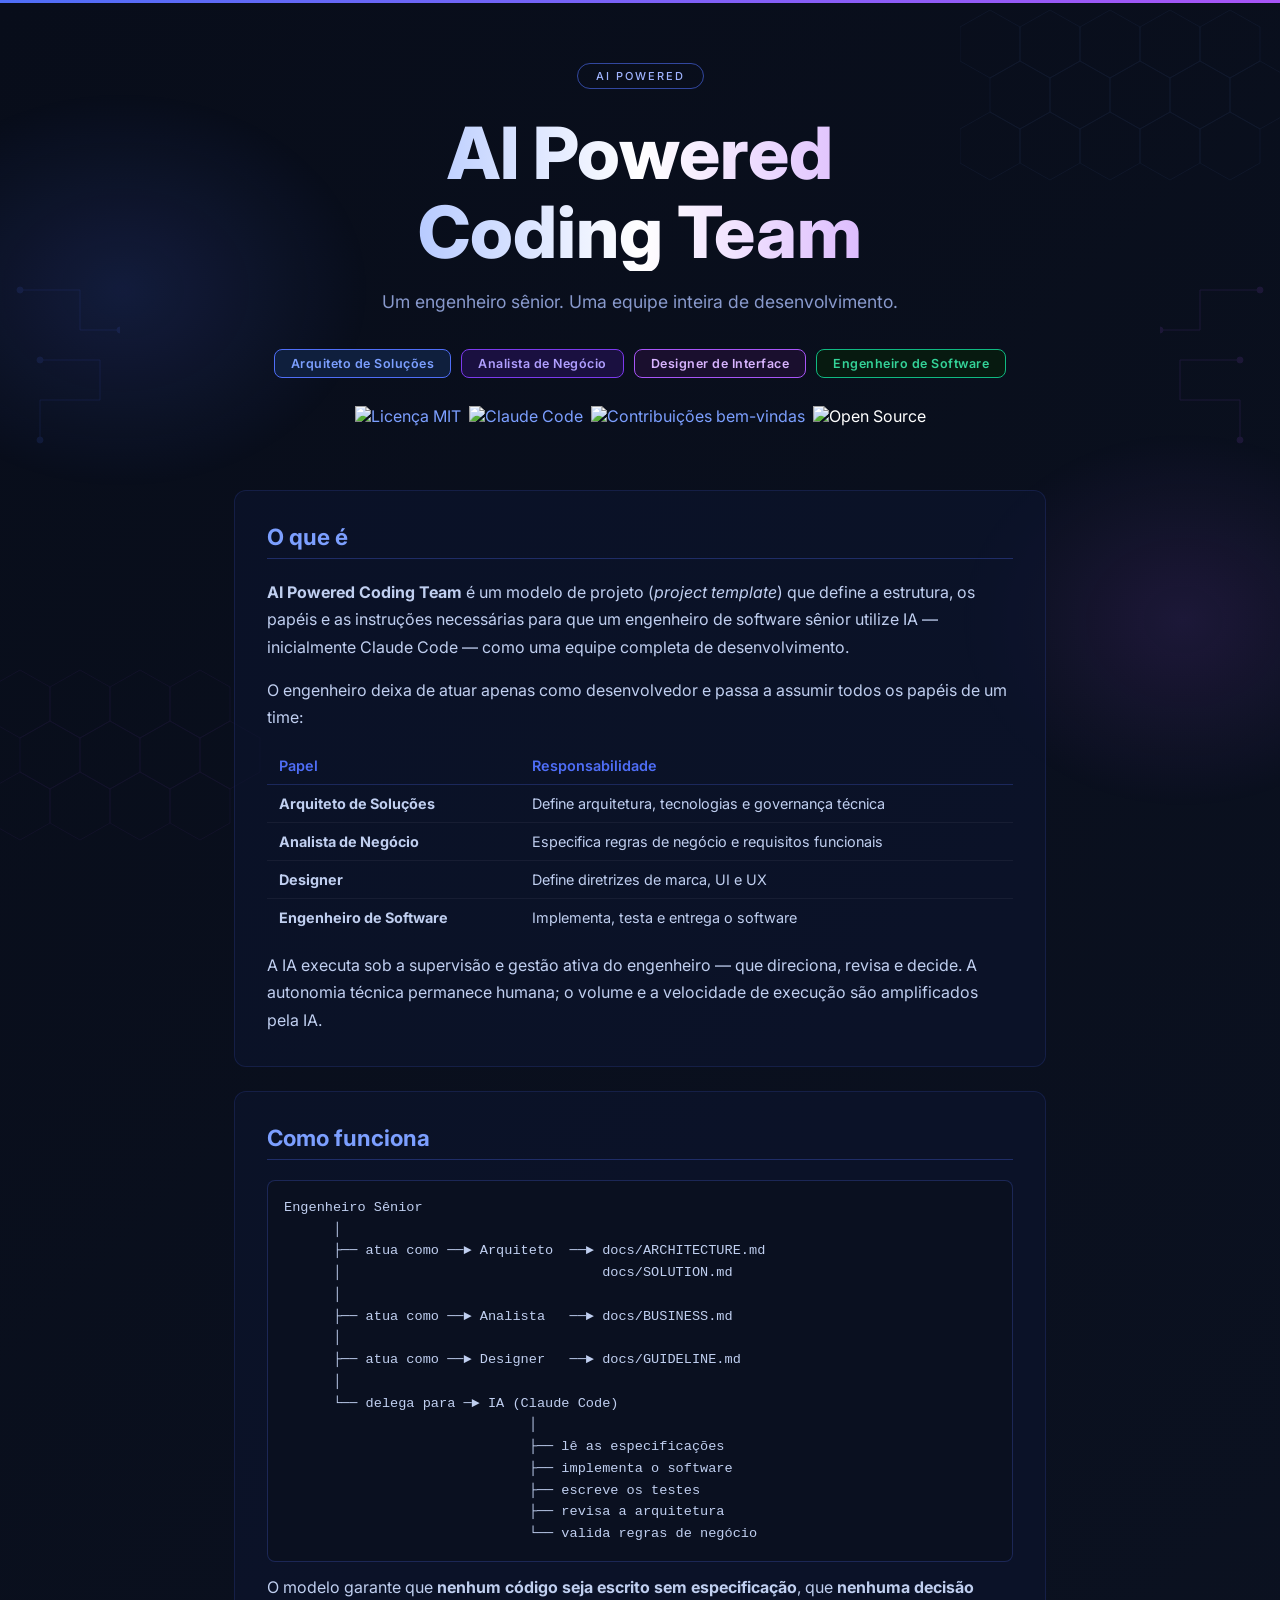
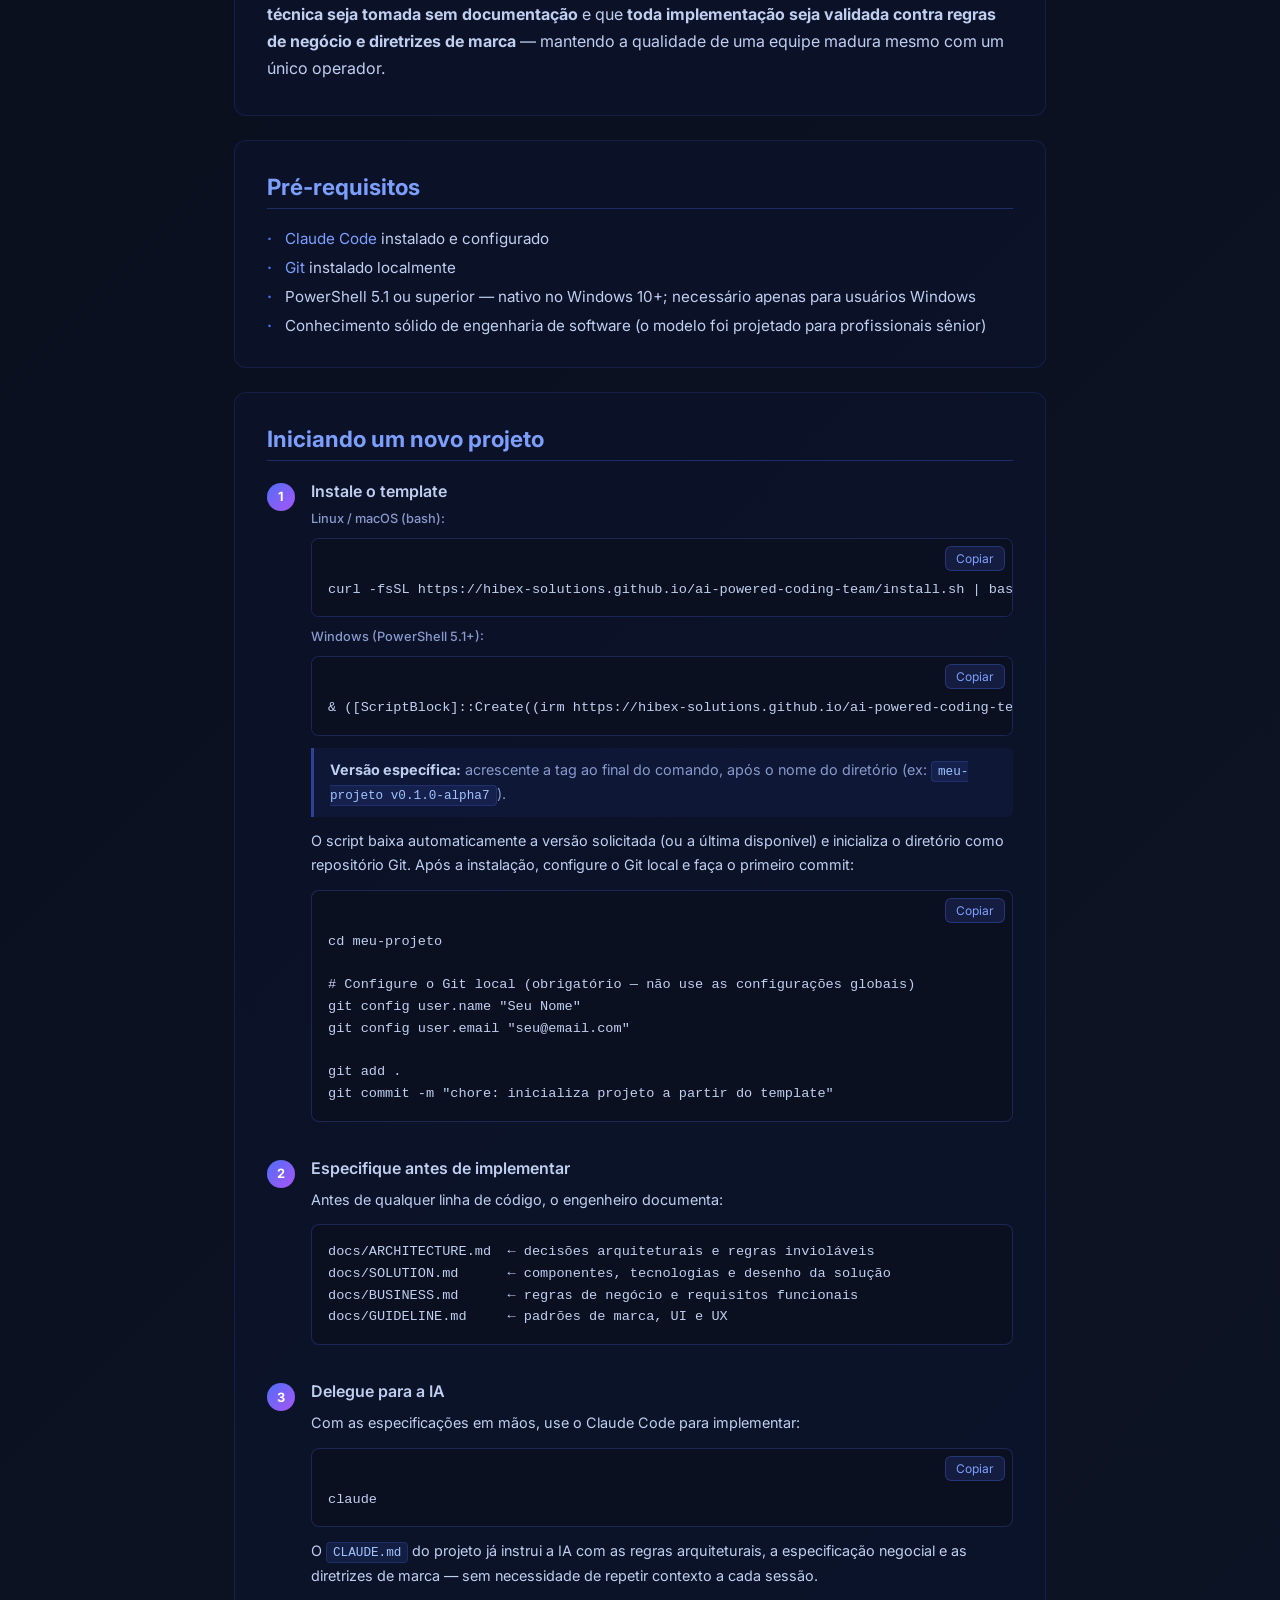
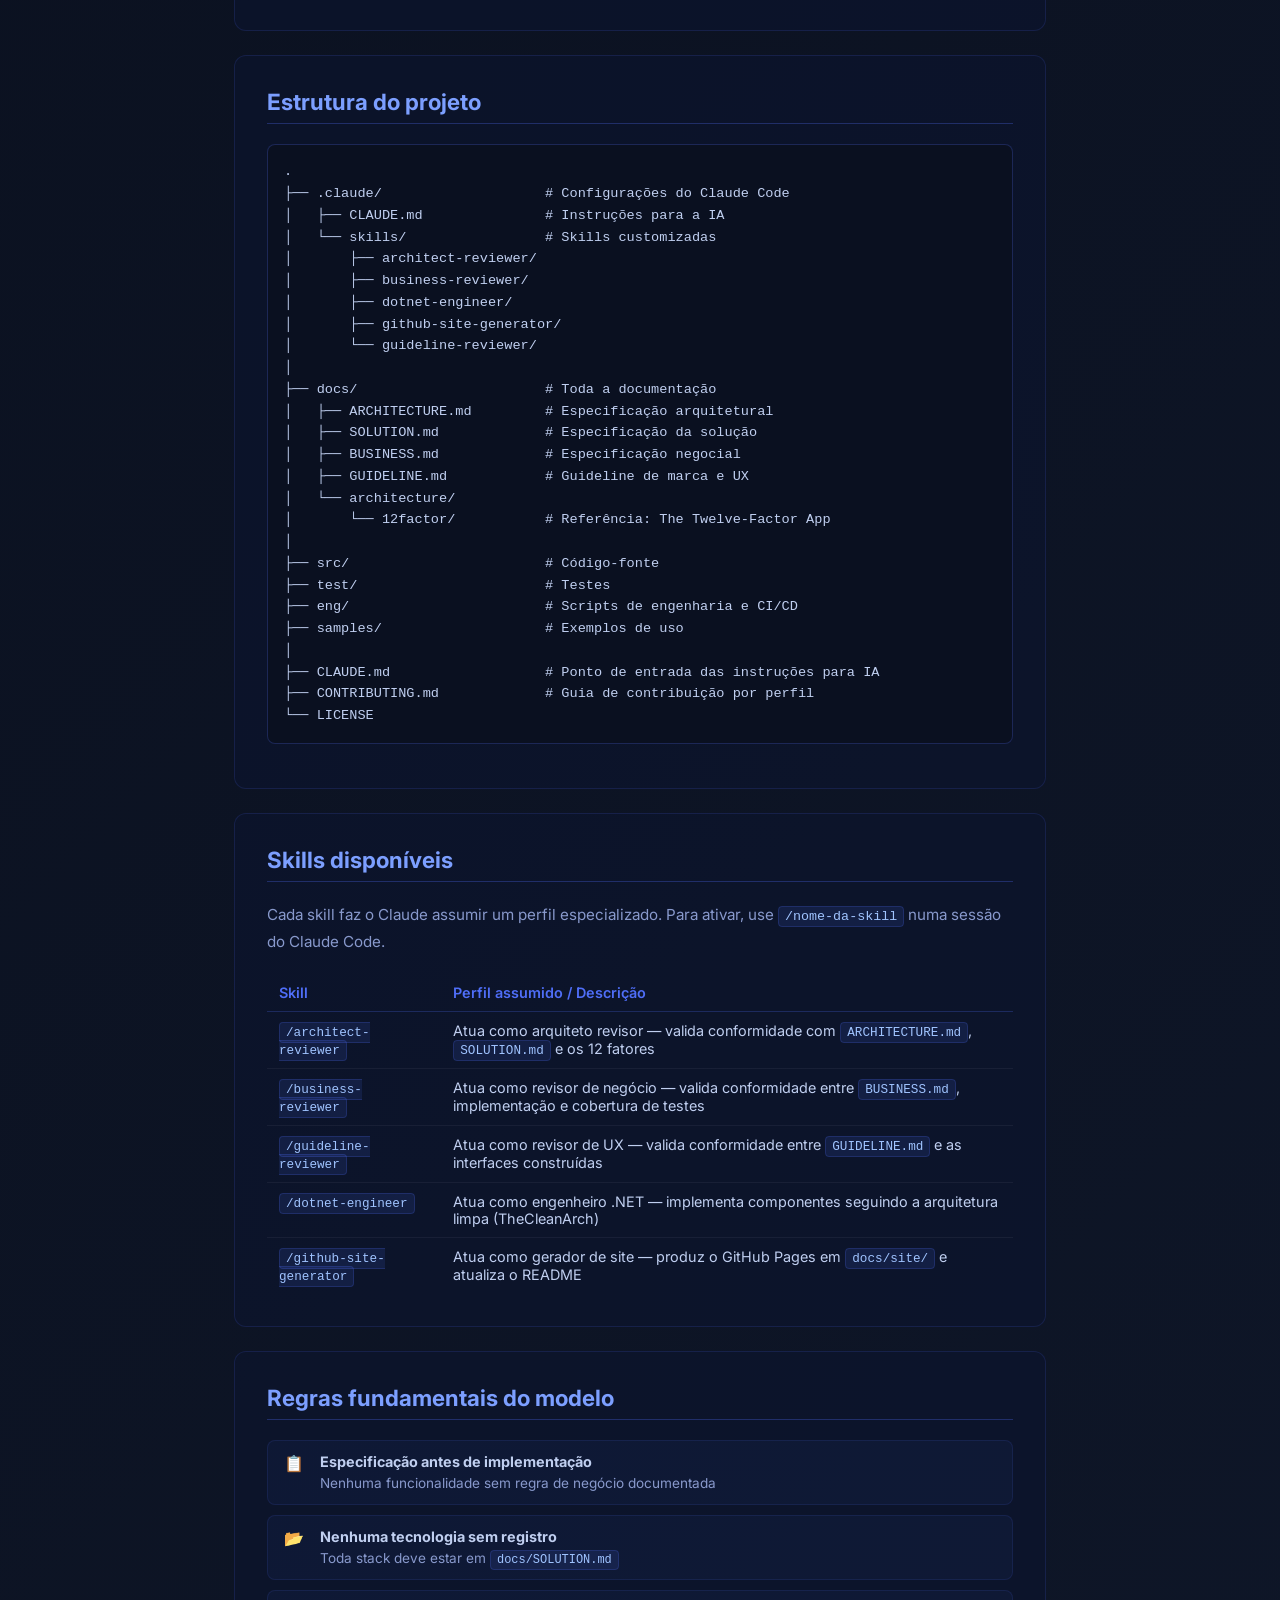
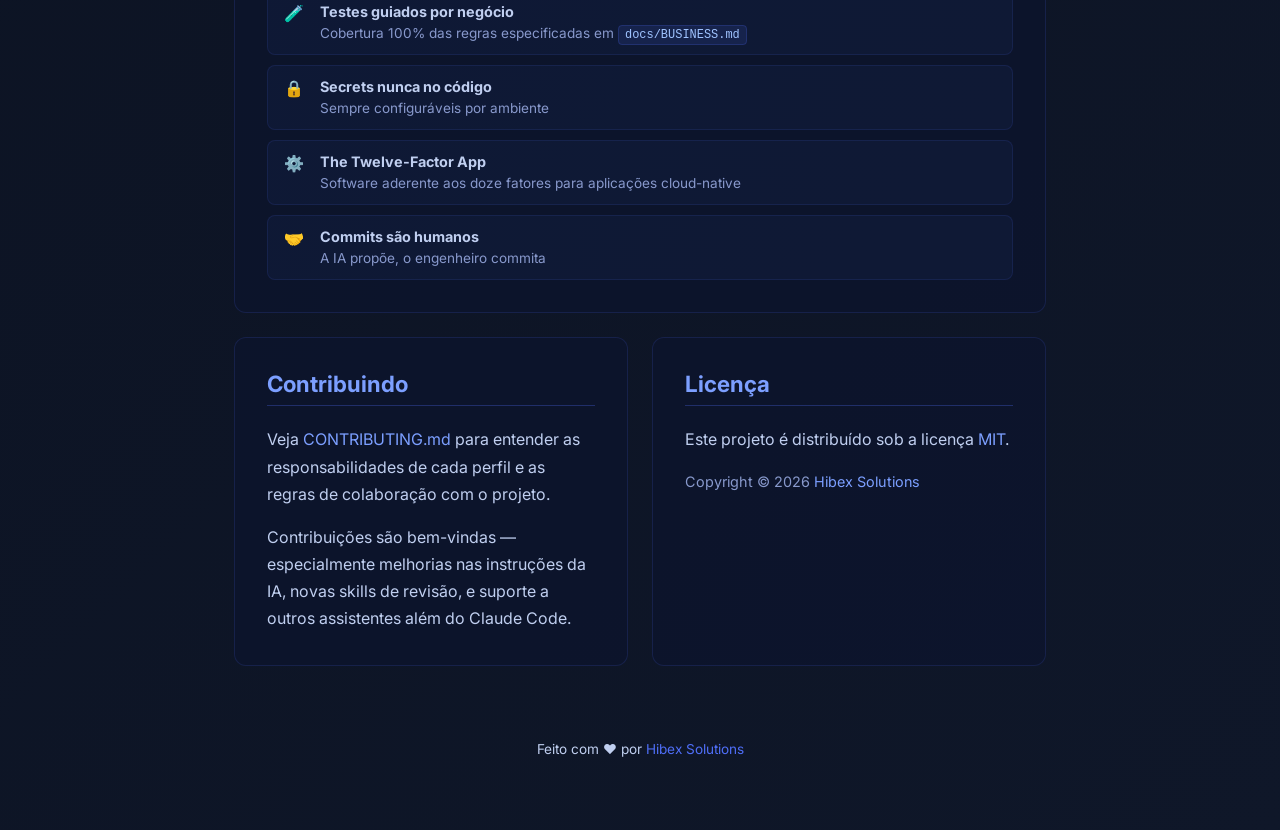
==== commit e8a5001d: "Atualiza site" ====
--- a/docs/site/index.html
+++ b/docs/site/index.html
@@ -3,39 +3,21 @@
 <head>
   <meta charset="UTF-8">
   <meta name="viewport" content="width=device-width, initial-scale=1.0">
-  <meta name="description" content="AI Powered Coding Team — Um engenheiro sênior com o poder de uma equipe inteira de desenvolvimento.">
+  <meta name="description" content="AI Powered Coding Team — um engenheiro sênior com o poder de uma equipe inteira de desenvolvimento, guiado por inteligência artificial.">
   <title>AI Powered Coding Team</title>
   <link rel="preconnect" href="https://fonts.googleapis.com">
   <link href="https://fonts.googleapis.com/css2?family=Inter:wght@300;400;500;600;700;800&display=swap" rel="stylesheet">
   <style>
     *, *::before, *::after { box-sizing: border-box; margin: 0; padding: 0; }
 
-    :root {
-      --bg-deep:       #080d1a;
-      --bg-surface:    #0f1729;
-      --bg-card:       #0d1530;
-      --accent-blue:   #4f6ef7;
-      --accent-purple: #a855f7;
-      --title-start:   #7c9fff;
-      --title-mid:     #ffffff;
-      --title-end:     #c084fc;
-      --text-secondary:#8899cc;
-      --text-muted:    #3a4a6a;
-      --green:         #10b981;
-    }
-
-    html { scroll-behavior: smooth; }
-
     body {
       background: linear-gradient(135deg, #080d1a, #0f1729);
       font-family: 'Inter', 'Segoe UI', sans-serif;
       color: #ffffff;
       min-height: 100vh;
-      position: relative;
-      overflow-x: hidden;
-    }
-
-    /* Barra de topo */
+      padding-top: 3px;
+    }
+
     .top-bar {
       position: fixed;
       top: 0; left: 0; right: 0;
@@ -44,7 +26,6 @@
       z-index: 100;
     }
 
-    /* Glow blobs */
     .glow-left {
       position: fixed;
       top: 10%; left: -10%;
@@ -53,6 +34,7 @@
       pointer-events: none;
       z-index: 0;
     }
+
     .glow-right {
       position: fixed;
       bottom: 10%; right: -10%;
@@ -62,38 +44,56 @@
       z-index: 0;
     }
 
-    /* Decorações hex/circuito */
-    .deco-hex-tr, .deco-hex-bl, .deco-circ-l, .deco-circ-r {
+    .hex-tr {
       position: fixed;
+      top: 0; right: 0;
+      opacity: 0.07;
       pointer-events: none;
       z-index: 0;
     }
-    .deco-hex-tr { top: 0; right: 0; opacity: 0.07; }
-    .deco-hex-bl { bottom: 0; left: 0; opacity: 0.07; }
-    .deco-circ-l { top: 0; left: 0; opacity: 0.12; }
-    .deco-circ-r { top: 0; right: 0; opacity: 0.12; }
-
-    /* Layout */
-    .content {
+
+    .hex-bl {
+      position: fixed;
+      bottom: 0; left: 0;
+      opacity: 0.07;
+      pointer-events: none;
+      z-index: 0;
+    }
+
+    .circuit-left {
+      position: fixed;
+      top: 30%; left: 0;
+      opacity: 0.12;
+      pointer-events: none;
+      z-index: 0;
+    }
+
+    .circuit-right {
+      position: fixed;
+      top: 30%; right: 0;
+      opacity: 0.12;
+      pointer-events: none;
+      z-index: 0;
+    }
+
+    .container {
       position: relative;
       z-index: 1;
-      max-width: 960px;
+      max-width: 860px;
       margin: 0 auto;
-      padding: 80px 24px 60px;
-    }
-
-    /* Header */
+      padding: 60px 24px 80px;
+    }
+
     header {
       text-align: center;
-      padding-bottom: 48px;
-    }
-
-    .badge-ai {
+      margin-bottom: 64px;
+    }
+
+    .ai-badge {
       display: inline-block;
       padding: 5px 18px;
       border-radius: 20px;
       border: 1px solid rgba(79,110,247,0.6);
-      box-shadow: 0 0 0 1px rgba(168,85,247,0.3);
       color: #a0b4ff;
       font-size: 11px;
       font-weight: 500;
@@ -119,50 +119,27 @@
       margin-bottom: 32px;
     }
 
-    /* Role badges */
     .role-badges {
       display: flex;
       flex-wrap: wrap;
-      gap: 12px;
+      gap: 10px;
       justify-content: center;
-      margin-bottom: 32px;
+      margin-bottom: 28px;
     }
 
     .role-badge {
-      padding: 8px 20px;
+      padding: 6px 16px;
       border-radius: 8px;
-      text-align: center;
-      min-width: 148px;
-    }
-    .role-badge .rb-title {
-      display: block;
-      font-size: 9px;
+      font-size: 0.78rem;
       font-weight: 600;
-      letter-spacing: 1.5px;
-      margin-bottom: 4px;
-    }
-    .role-badge .rb-sub {
-      display: block;
-      font-size: 10px;
-    }
-
-    .rb-arq  { background: #0f1f3d; border: 1px solid #4f6ef7; }
-    .rb-arq  .rb-title { color: #4f6ef7; }
-    .rb-arq  .rb-sub   { color: #7c9fff; }
-
-    .rb-anal { background: #1a1040; border: 1px solid #7c3aed; }
-    .rb-anal .rb-title { color: #9b7fff; }
-    .rb-anal .rb-sub   { color: #b09fff; }
-
-    .rb-des  { background: #1a0f2e; border: 1px solid #a855f7; }
-    .rb-des  .rb-title { color: #c084fc; }
-    .rb-des  .rb-sub   { color: #d8b4fe; }
-
-    .rb-eng  { background: #071a10; border: 1px solid #10b981; }
-    .rb-eng  .rb-title { color: #10b981; }
-    .rb-eng  .rb-sub   { color: #34d399; }
-
-    /* Shields */
+      letter-spacing: 0.5px;
+    }
+
+    .role-badge.arquiteto  { background: #0f1f3d; border: 1px solid #4f6ef7; color: #7c9fff; }
+    .role-badge.analista   { background: #1a1040; border: 1px solid #7c3aed; color: #b09fff; }
+    .role-badge.designer   { background: #1a0f2e; border: 1px solid #a855f7; color: #d8b4fe; }
+    .role-badge.engenheiro { background: #071a10; border: 1px solid #10b981; color: #34d399; }
+
     .shields {
       display: flex;
       flex-wrap: wrap;
@@ -170,62 +147,76 @@
       justify-content: center;
       align-items: center;
     }
+
     .shields img {
       display: block;
       height: 20px;
     }
 
-    /* Seções */
-    main section {
+    h2 {
+      color: #7c9fff;
+      font-size: 1.4rem;
+      font-weight: 700;
+      border-bottom: 1px solid rgba(79,110,247,0.3);
+      padding-bottom: 8px;
+      margin-bottom: 20px;
+    }
+
+    section {
       background: rgba(13,21,48,0.6);
       border: 1px solid rgba(79,110,247,0.15);
       border-radius: 12px;
       padding: 32px;
+      overflow: hidden;
       margin-bottom: 24px;
-      overflow: hidden;
-    }
-
-    h2 {
-      color: #7c9fff;
-      font-size: 1.35rem;
-      font-weight: 700;
-      border-bottom: 1px solid rgba(79,110,247,0.3);
-      padding-bottom: 8px;
-      margin-bottom: 20px;
-    }
-
-    p { color: #c0cff0; line-height: 1.7; margin-bottom: 12px; }
+    }
+
+    p {
+      color: #c0cff0;
+      line-height: 1.7;
+      margin-bottom: 16px;
+    }
+
     p:last-child { margin-bottom: 0; }
 
-    /* Tabela */
-    table { width: 100%; border-collapse: collapse; }
-    th {
+    a { color: #7c9fff; text-decoration: none; }
+    a:hover { text-decoration: underline; }
+
+    table {
+      width: 100%;
+      border-collapse: collapse;
+      font-size: 0.9rem;
+    }
+
+    thead th {
       color: #4f6ef7;
-      font-size: 0.8rem;
       font-weight: 600;
       text-align: left;
       padding: 10px 12px;
-      border-bottom: 1px solid rgba(79,110,247,0.3);
-      letter-spacing: 0.5px;
-    }
-    td {
+      border-bottom: 1px solid rgba(79,110,247,0.25);
+    }
+
+    tbody td {
       padding: 10px 12px;
+      border-bottom: 1px solid rgba(255,255,255,0.05);
       color: #c0cff0;
-      font-size: 0.9rem;
-      border-bottom: 1px solid rgba(255,255,255,0.05);
       vertical-align: top;
     }
-    tr:last-child td { border-bottom: none; }
-    td strong { color: #ffffff; }
-
-    /* Code blocks */
+
+    tbody tr:last-child td { border-bottom: none; }
+
+    tbody tr:hover td { background: rgba(79,110,247,0.05); }
+
     .code-block {
       position: relative;
       min-width: 0;
       max-width: 100%;
       margin: 12px 0;
     }
-    .code-block:has(.copy-btn) pre { padding-top: 40px; }
+
+    .code-block:has(.copy-btn) pre {
+      padding-top: 40px;
+    }
 
     pre {
       background: #0a1020;
@@ -239,7 +230,23 @@
       line-height: 1.6;
     }
 
-    code { font-family: 'Fira Mono', 'Cascadia Code', 'Consolas', monospace; }
+    code {
+      font-family: 'Fira Code', 'Cascadia Code', 'Consolas', monospace;
+      font-size: 0.88em;
+      background: rgba(79,110,247,0.12);
+      border: 1px solid rgba(79,110,247,0.2);
+      border-radius: 4px;
+      padding: 2px 6px;
+      color: #a0c4ff;
+    }
+
+    pre code {
+      background: none;
+      border: none;
+      padding: 0;
+      color: inherit;
+      font-size: inherit;
+    }
 
     .copy-btn {
       background: rgba(79,110,247,0.15);
@@ -252,33 +259,22 @@
       padding: 4px 10px;
       font-size: 0.75rem;
       cursor: pointer;
+      font-family: inherit;
       transition: background 0.2s;
-      font-family: inherit;
-    }
-    .copy-btn:hover { background: rgba(79,110,247,0.3); }
-    .copy-btn.copied { color: #10b981; border-color: #10b981; }
-
-    /* Prereqs list */
-    .prereq-list {
-      list-style: none;
-      padding: 0;
-    }
-    .prereq-list li {
-      color: #c0cff0;
-      padding: 8px 0;
-      border-bottom: 1px solid rgba(255,255,255,0.05);
-      font-size: 0.95rem;
-    }
-    .prereq-list li:last-child { border-bottom: none; }
-    .prereq-list li::before { content: "▸ "; color: #4f6ef7; }
-
-    /* Steps */
+    }
+
+    .copy-btn:hover { background: rgba(79,110,247,0.28); }
+    .copy-btn.copied { color: #10b981; border-color: #10b981; background: rgba(16,185,129,0.1); }
+
     .step {
       display: flex;
       gap: 16px;
       margin-bottom: 24px;
       align-items: flex-start;
     }
+
+    .step:last-child { margin-bottom: 0; }
+
     .step-num {
       width: 28px; height: 28px; min-width: 28px;
       border-radius: 50%;
@@ -287,34 +283,53 @@
       font-size: 0.8rem; font-weight: 700; color: #fff;
       margin-top: 2px;
     }
+
     .step-body {
       min-width: 0;
       flex: 1;
     }
+
     .step-body h3 {
       color: #c0cff0;
       font-size: 1rem;
       font-weight: 600;
-      margin-bottom: 8px;
-    }
-    .step-body p { margin-bottom: 8px; font-size: 0.9rem; }
-
-    .os-label {
-      font-size: 0.75rem;
-      font-weight: 600;
+      margin-bottom: 10px;
+    }
+
+    .step-body p {
+      font-size: 0.9rem;
+      margin-bottom: 10px;
+    }
+
+    .install-label {
+      font-size: 0.8rem;
       color: #8899cc;
-      text-transform: uppercase;
-      letter-spacing: 1px;
+      font-weight: 500;
       margin-bottom: 4px;
       margin-top: 12px;
     }
 
-    /* Rules list */
+    .install-label:first-of-type { margin-top: 0; }
+
+    blockquote {
+      border-left: 3px solid rgba(79,110,247,0.5);
+      padding: 10px 16px;
+      margin: 12px 0;
+      background: rgba(79,110,247,0.06);
+      border-radius: 0 6px 6px 0;
+      color: #8899cc;
+      font-size: 0.9rem;
+      line-height: 1.6;
+    }
+
+    blockquote strong { color: #c0cff0; }
+
     .rules-list {
       display: flex;
       flex-direction: column;
       gap: 10px;
     }
+
     .rule-item {
       display: flex;
       gap: 12px;
@@ -324,37 +339,50 @@
       border: 1px solid rgba(79,110,247,0.12);
       border-radius: 8px;
     }
-    .rule-icon { font-size: 1rem; min-width: 24px; }
-    .rule-text strong { color: #c0cff0; display: block; margin-bottom: 2px; font-size: 0.9rem; }
-    .rule-text span   { color: #8899cc; font-size: 0.85rem; }
-
-    /* Links */
-    a { color: #7c9fff; text-decoration: none; }
-    a:hover { text-decoration: underline; }
-
-    /* Nota */
-    .note {
-      background: rgba(79,110,247,0.08);
-      border: 1px solid rgba(79,110,247,0.2);
-      border-radius: 8px;
-      padding: 12px 16px;
-      color: #a0b4ff;
-      font-size: 0.88rem;
-      margin-top: 12px;
-    }
-    .note strong { color: #7c9fff; }
-
-    /* Footer */
+
+    .rule-icon {
+      font-size: 1rem;
+      min-width: 24px;
+    }
+
+    .rule-text strong {
+      color: #c0cff0;
+      display: block;
+      margin-bottom: 2px;
+      font-size: 0.9rem;
+    }
+
+    .rule-text span {
+      color: #8899cc;
+      font-size: 0.85rem;
+    }
+
+    .two-cols {
+      display: grid;
+      grid-template-columns: 1fr 1fr;
+      gap: 24px;
+    }
+
+    @media (max-width: 600px) {
+      .two-cols { grid-template-columns: 1fr; }
+      .role-badges { gap: 8px; }
+      section { padding: 20px; }
+    }
+
     footer {
-      position: relative;
-      z-index: 1;
       text-align: center;
-      padding: 32px 24px;
       color: #3a4a6a;
       font-size: 0.85rem;
-    }
-    footer a { color: #4a5a7a; }
-    footer a:hover { color: #7c9fff; }
+      margin-top: 48px;
+    }
+
+    footer a { color: #4f6ef7; }
+
+    .skills-intro {
+      color: #8899cc;
+      font-size: 0.95rem;
+      margin-bottom: 20px;
+    }
   </style>
 </head>
 <body>
@@ -367,158 +395,133 @@
   <div class="glow-right"></div>
 
   <!-- Grade hexagonal superior direita -->
-  <svg class="deco-hex-tr" width="340" height="260" viewBox="0 0 340 260" fill="none" xmlns="http://www.w3.org/2000/svg">
+  <svg class="hex-tr" width="320" height="280" viewBox="0 0 320 280" fill="none" xmlns="http://www.w3.org/2000/svg">
     <g stroke="#7c9fff" stroke-width="0.8" fill="none">
-      <polygon points="0,20 30,37 30,71 0,88 -30,71 -30,37"/>
-      <polygon points="60,20 90,37 90,71 60,88 30,71 30,37"/>
-      <polygon points="120,20 150,37 150,71 120,88 90,71 90,37"/>
-      <polygon points="180,20 210,37 210,71 180,88 150,71 150,37"/>
-      <polygon points="240,20 270,37 270,71 240,88 210,71 210,37"/>
-      <polygon points="300,20 330,37 330,71 300,88 270,71 270,37"/>
-      <polygon points="30,71 60,88 60,122 30,139 0,122 0,88"/>
-      <polygon points="90,71 120,88 120,122 90,139 60,122 60,88"/>
-      <polygon points="150,71 180,88 180,122 150,139 120,122 120,88"/>
-      <polygon points="210,71 240,88 240,122 210,139 180,122 180,88"/>
-      <polygon points="270,71 300,88 300,122 270,139 240,122 240,88"/>
-      <polygon points="330,71 360,88 360,122 330,139 300,122 300,88"/>
-      <polygon points="0,122 30,139 30,173 0,190 -30,173 -30,139"/>
-      <polygon points="60,122 90,139 90,173 60,190 30,173 30,139"/>
-      <polygon points="120,122 150,139 150,173 120,190 90,173 90,139"/>
-      <polygon points="180,122 210,139 210,173 180,190 150,173 150,139"/>
-      <polygon points="240,122 270,139 270,173 240,190 210,173 210,139"/>
-      <polygon points="300,122 330,139 330,173 300,190 270,173 270,139"/>
+      <polygon points="30,10 60,27 60,61 30,78 0,61 0,27"/>
+      <polygon points="90,10 120,27 120,61 90,78 60,61 60,27"/>
+      <polygon points="150,10 180,27 180,61 150,78 120,61 120,27"/>
+      <polygon points="210,10 240,27 240,61 210,78 180,61 180,27"/>
+      <polygon points="270,10 300,27 300,61 270,78 240,61 240,27"/>
+      <polygon points="60,61 90,78 90,112 60,129 30,112 30,78"/>
+      <polygon points="120,61 150,78 150,112 120,129 90,112 90,78"/>
+      <polygon points="180,61 210,78 210,112 180,129 150,112 150,78"/>
+      <polygon points="240,61 270,78 270,112 240,129 210,112 210,78"/>
+      <polygon points="300,61 330,78 330,112 300,129 270,112 270,78"/>
+      <polygon points="30,112 60,129 60,163 30,180 0,163 0,129"/>
+      <polygon points="90,112 120,129 120,163 90,180 60,163 60,129"/>
+      <polygon points="150,112 180,129 180,163 150,180 120,163 120,129"/>
+      <polygon points="210,112 240,129 240,163 210,180 180,163 180,129"/>
+      <polygon points="270,112 300,129 300,163 270,180 240,163 240,129"/>
     </g>
   </svg>
 
   <!-- Grade hexagonal inferior esquerda -->
-  <svg class="deco-hex-bl" width="280" height="220" viewBox="0 0 280 220" fill="none" xmlns="http://www.w3.org/2000/svg">
+  <svg class="hex-bl" width="280" height="240" viewBox="0 0 280 240" fill="none" xmlns="http://www.w3.org/2000/svg">
     <g stroke="#a855f7" stroke-width="0.8" fill="none">
-      <polygon points="20,0 50,17 50,51 20,68 -10,51 -10,17"/>
-      <polygon points="80,0 110,17 110,51 80,68 50,51 50,17"/>
-      <polygon points="140,0 170,17 170,51 140,68 110,51 110,17"/>
-      <polygon points="200,0 230,17 230,51 200,68 170,51 170,17"/>
-      <polygon points="260,0 290,17 290,51 260,68 230,51 230,17"/>
-      <polygon points="50,51 80,68 80,102 50,119 20,102 20,68"/>
-      <polygon points="110,51 140,68 140,102 110,119 80,102 80,68"/>
-      <polygon points="170,51 200,68 200,102 170,119 140,102 140,68"/>
-      <polygon points="230,51 260,68 260,102 230,119 200,102 200,68"/>
-      <polygon points="20,102 50,119 50,153 20,170 -10,153 -10,119"/>
-      <polygon points="80,102 110,119 110,153 80,170 50,153 50,119"/>
-      <polygon points="140,102 170,119 170,153 140,170 110,153 110,119"/>
-      <polygon points="200,102 230,119 230,153 200,170 170,153 170,119"/>
+      <polygon points="20,10 50,27 50,61 20,78 -10,61 -10,27"/>
+      <polygon points="80,10 110,27 110,61 80,78 50,61 50,27"/>
+      <polygon points="140,10 170,27 170,61 140,78 110,61 110,27"/>
+      <polygon points="200,10 230,27 230,61 200,78 170,61 170,27"/>
+      <polygon points="50,61 80,78 80,112 50,129 20,112 20,78"/>
+      <polygon points="110,61 140,78 140,112 110,129 80,112 80,78"/>
+      <polygon points="170,61 200,78 200,112 170,129 140,112 140,78"/>
+      <polygon points="230,61 260,78 260,112 230,129 200,112 200,78"/>
+      <polygon points="20,112 50,129 50,163 20,180 -10,163 -10,129"/>
+      <polygon points="80,112 110,129 110,163 80,180 50,163 50,129"/>
+      <polygon points="140,112 170,129 170,163 140,180 110,163 110,129"/>
+      <polygon points="200,112 230,129 230,163 200,180 170,163 170,129"/>
     </g>
   </svg>
 
   <!-- Linhas de circuito esquerda -->
-  <svg class="deco-circ-l" width="220" height="360" viewBox="0 0 220 360" fill="none" xmlns="http://www.w3.org/2000/svg">
+  <svg class="circuit-left" width="120" height="200" viewBox="0 0 120 200" fill="none" xmlns="http://www.w3.org/2000/svg">
     <g stroke="#4f6ef7" stroke-width="1" fill="none">
-      <path d="M 60,160 L 120,160 L 120,200 L 180,200"/>
-      <circle cx="60" cy="160" r="3" fill="#4f6ef7"/>
-      <circle cx="180" cy="200" r="3" fill="#4f6ef7"/>
-      <path d="M 80,220 L 140,220 L 140,260 L 80,260 L 80,300"/>
-      <circle cx="80" cy="220" r="3" fill="#4f6ef7"/>
-      <circle cx="80" cy="300" r="3" fill="#4f6ef7"/>
-      <path d="M 40,310 L 100,310 L 100,340"/>
-      <circle cx="40" cy="310" r="3" fill="#4f6ef7"/>
-      <circle cx="100" cy="340" r="3" fill="#4f6ef7"/>
+      <path d="M 20,20 L 80,20 L 80,60 L 120,60"/>
+      <circle cx="20" cy="20" r="3" fill="#4f6ef7"/>
+      <circle cx="120" cy="60" r="3" fill="#4f6ef7"/>
+      <path d="M 40,90 L 100,90 L 100,130 L 40,130 L 40,170"/>
+      <circle cx="40" cy="90" r="3" fill="#4f6ef7"/>
+      <circle cx="40" cy="170" r="3" fill="#4f6ef7"/>
     </g>
   </svg>
 
   <!-- Linhas de circuito direita -->
-  <svg class="deco-circ-r" width="220" height="420" viewBox="0 0 220 420" fill="none" xmlns="http://www.w3.org/2000/svg" style="right:0;">
+  <svg class="circuit-right" width="120" height="200" viewBox="0 0 120 200" fill="none" xmlns="http://www.w3.org/2000/svg">
     <g stroke="#a855f7" stroke-width="1" fill="none">
-      <path d="M 160,160 L 100,160 L 100,200 L 40,200"/>
-      <circle cx="160" cy="160" r="3" fill="#a855f7"/>
-      <circle cx="40" cy="200" r="3" fill="#a855f7"/>
-      <path d="M 140,300 L 80,300 L 80,340 L 140,340 L 140,380"/>
-      <circle cx="140" cy="300" r="3" fill="#a855f7"/>
-      <circle cx="140" cy="380" r="3" fill="#a855f7"/>
+      <path d="M 100,20 L 40,20 L 40,60 L 0,60"/>
+      <circle cx="100" cy="20" r="3" fill="#a855f7"/>
+      <circle cx="0" cy="60" r="3" fill="#a855f7"/>
+      <path d="M 80,90 L 20,90 L 20,130 L 80,130 L 80,170"/>
+      <circle cx="80" cy="90" r="3" fill="#a855f7"/>
+      <circle cx="80" cy="170" r="3" fill="#a855f7"/>
     </g>
   </svg>
 
-  <div class="content">
-
-    <!-- Header -->
+  <div class="container">
+
     <header>
-      <div class="badge-ai">AI POWERED</div>
+      <div class="ai-badge">AI POWERED</div>
       <h1>AI Powered<br>Coding Team</h1>
       <p class="tagline">Um engenheiro sênior. Uma equipe inteira de desenvolvimento.</p>
-
       <div class="role-badges">
-        <div class="role-badge rb-arq">
-          <span class="rb-title">ARQUITETO</span>
-          <span class="rb-sub">de Soluções</span>
-        </div>
-        <div class="role-badge rb-anal">
-          <span class="rb-title">ANALISTA</span>
-          <span class="rb-sub">de Negócio</span>
-        </div>
-        <div class="role-badge rb-des">
-          <span class="rb-title">DESIGNER</span>
-          <span class="rb-sub">de Interface</span>
-        </div>
-        <div class="role-badge rb-eng">
-          <span class="rb-title">ENGENHEIRO</span>
-          <span class="rb-sub">de Software</span>
-        </div>
+        <span class="role-badge arquiteto">Arquiteto de Soluções</span>
+        <span class="role-badge analista">Analista de Negócio</span>
+        <span class="role-badge designer">Designer de Interface</span>
+        <span class="role-badge engenheiro">Engenheiro de Software</span>
       </div>
-
       <div class="shields">
-        <img src="https://img.shields.io/badge/licença-MIT-4f6ef7?style=flat-square" alt="Licença MIT">
-        <img src="https://img.shields.io/badge/Claude_Code-compatible-a855f7?style=flat-square&logo=anthropic" alt="Claude Code">
-        <img src="https://img.shields.io/badge/contribuição-bem--vinda-10b981?style=flat-square" alt="Contribuições bem-vindas">
-        <img src="https://img.shields.io/badge/Open_Source-♥-ff6b6b?style=flat-square" alt="Open Source">
+        <a href="https://github.com/Hibex-Solutions/ai-powered-coding-team/blob/main/LICENSE">
+          <img src="https://img.shields.io/badge/licença-MIT-4f6ef7?style=flat-square" alt="Licença MIT"/>
+        </a>
+        <a href="https://www.anthropic.com/claude-code">
+          <img src="https://img.shields.io/badge/Claude_Code-compatible-a855f7?style=flat-square&logo=anthropic" alt="Claude Code"/>
+        </a>
+        <a href="https://github.com/Hibex-Solutions/ai-powered-coding-team/blob/main/CONTRIBUTING.md">
+          <img src="https://img.shields.io/badge/contribuição-bem--vinda-10b981?style=flat-square" alt="Contribuições bem-vindas"/>
+        </a>
+        <img src="https://img.shields.io/badge/Open_Source-♥-ff6b6b?style=flat-square" alt="Open Source"/>
       </div>
     </header>
 
-    <main>
-
-      <!-- O que é -->
-      <section>
-        <h2>O que é</h2>
-        <p>
-          <strong>AI Powered Coding Team</strong> é um modelo de projeto (<em>project template</em>) que define
-          a estrutura, os papéis e as instruções necessárias para que um engenheiro de software sênior utilize
-          IA — inicialmente Claude Code — como uma equipe completa de desenvolvimento.
-        </p>
-        <p>O engenheiro deixa de atuar apenas como desenvolvedor e passa a assumir todos os papéis de um time:</p>
-        <table>
-          <thead>
-            <tr>
-              <th>Papel</th>
-              <th>Responsabilidade</th>
-            </tr>
-          </thead>
-          <tbody>
-            <tr>
-              <td><strong>Arquiteto de Soluções</strong></td>
-              <td>Define arquitetura, tecnologias e governança técnica</td>
-            </tr>
-            <tr>
-              <td><strong>Analista de Negócio</strong></td>
-              <td>Especifica regras de negócio e requisitos funcionais</td>
-            </tr>
-            <tr>
-              <td><strong>Designer</strong></td>
-              <td>Define diretrizes de marca, UI e UX</td>
-            </tr>
-            <tr>
-              <td><strong>Engenheiro de Software</strong></td>
-              <td>Implementa, testa e entrega o software</td>
-            </tr>
-          </tbody>
-        </table>
-        <p style="margin-top:12px;">
-          A IA executa sob a supervisão e gestão ativa do engenheiro — que direciona, revisa e decide.
-          A autonomia técnica permanece humana; o volume e a velocidade de execução são amplificados pela IA.
-        </p>
-      </section>
-
-      <!-- Como funciona -->
-      <section>
-        <h2>Como funciona</h2>
-        <div class="code-block">
-          <pre><code>Engenheiro Sênior
+    <!-- O que é -->
+    <section>
+      <h2>O que é</h2>
+      <p><strong>AI Powered Coding Team</strong> é um modelo de projeto (<em>project template</em>) que define a estrutura, os papéis e as instruções necessárias para que um engenheiro de software sênior utilize IA — inicialmente Claude Code — como uma equipe completa de desenvolvimento.</p>
+      <p>O engenheiro deixa de atuar apenas como desenvolvedor e passa a assumir todos os papéis de um time:</p>
+      <table>
+        <thead>
+          <tr>
+            <th>Papel</th>
+            <th>Responsabilidade</th>
+          </tr>
+        </thead>
+        <tbody>
+          <tr>
+            <td><strong>Arquiteto de Soluções</strong></td>
+            <td>Define arquitetura, tecnologias e governança técnica</td>
+          </tr>
+          <tr>
+            <td><strong>Analista de Negócio</strong></td>
+            <td>Especifica regras de negócio e requisitos funcionais</td>
+          </tr>
+          <tr>
+            <td><strong>Designer</strong></td>
+            <td>Define diretrizes de marca, UI e UX</td>
+          </tr>
+          <tr>
+            <td><strong>Engenheiro de Software</strong></td>
+            <td>Implementa, testa e entrega o software</td>
+          </tr>
+        </tbody>
+      </table>
+      <p style="margin-top:16px;">A IA executa sob a supervisão e gestão ativa do engenheiro — que direciona, revisa e decide. A autonomia técnica permanece humana; o volume e a velocidade de execução são amplificados pela IA.</p>
+    </section>
+
+    <!-- Como funciona -->
+    <section>
+      <h2>Como funciona</h2>
+      <div class="code-block">
+        <pre><code>Engenheiro Sênior
       │
       ├── atua como ──► Arquiteto  ──► docs/ARCHITECTURE.md
       │                                docs/SOLUTION.md
@@ -534,55 +537,56 @@
                               ├── escreve os testes
                               ├── revisa a arquitetura
                               └── valida regras de negócio</code></pre>
-        </div>
-        <p>
-          O modelo garante que <strong>nenhum código seja escrito sem especificação</strong>,
-          que <strong>nenhuma decisão técnica seja tomada sem documentação</strong> e que
-          <strong>toda implementação seja validada contra regras de negócio e diretrizes de marca</strong>
-          — mantendo a qualidade de uma equipe madura mesmo com um único operador.
-        </p>
-      </section>
-
-      <!-- Pré-requisitos -->
-      <section>
-        <h2>Pré-requisitos</h2>
-        <ul class="prereq-list">
-          <li><a href="https://www.anthropic.com/claude-code">Claude Code</a> instalado e configurado</li>
-          <li><a href="https://git-scm.com">Git</a> instalado localmente</li>
-          <li>PowerShell 5.1 ou superior — nativo no Windows 10+; necessário apenas para usuários Windows</li>
-          <li>Conhecimento sólido de engenharia de software (o modelo foi projetado para profissionais sênior)</li>
-        </ul>
-      </section>
-
-      <!-- Instalação -->
-      <section>
-        <h2>Iniciando um novo projeto</h2>
-
-        <div class="step">
-          <div class="step-num">1</div>
-          <div class="step-body">
-            <h3>Instale o template</h3>
-            <p class="os-label">Linux / macOS (bash)</p>
-            <div class="code-block">
-              <button class="copy-btn" onclick="copyCode(this)">Copiar</button>
-              <pre><code>curl -fsSL https://hibex-solutions.github.io/ai-powered-coding-team/install.sh | bash -s -- meu-projeto</code></pre>
-            </div>
-            <p class="os-label">Windows (PowerShell 5.1+)</p>
-            <div class="code-block">
-              <button class="copy-btn" onclick="copyCode(this)">Copiar</button>
-              <pre><code>&amp; ([ScriptBlock]::Create((irm https://hibex-solutions.github.io/ai-powered-coding-team/install.ps1))) meu-projeto</code></pre>
-            </div>
-            <div class="note">
-              <strong>Versão específica:</strong> acrescente a tag ao final do comando, após o nome do diretório
-              (ex: <code>meu-projeto v0.1.0-alpha6</code>).
-            </div>
-            <p style="margin-top:12px;">
-              O script baixa automaticamente a versão solicitada (ou a última disponível) e inicializa o
-              diretório como repositório Git. Após a instalação, configure o Git local e faça o primeiro commit:
-            </p>
-            <div class="code-block">
-              <button class="copy-btn" onclick="copyCode(this)">Copiar</button>
-              <pre><code>cd meu-projeto
+      </div>
+      <p>O modelo garante que <strong>nenhum código seja escrito sem especificação</strong>, que <strong>nenhuma decisão técnica seja tomada sem documentação</strong> e que <strong>toda implementação seja validada contra regras de negócio e diretrizes de marca</strong> — mantendo a qualidade de uma equipe madura mesmo com um único operador.</p>
+    </section>
+
+    <!-- Pré-requisitos -->
+    <section>
+      <h2>Pré-requisitos</h2>
+      <ul style="list-style:none;display:flex;flex-direction:column;gap:10px;">
+        <li style="display:flex;gap:10px;align-items:flex-start;color:#c0cff0;font-size:0.95rem;">
+          <span style="color:#4f6ef7;font-weight:700;min-width:8px;">·</span>
+          <span><a href="https://www.anthropic.com/claude-code">Claude Code</a> instalado e configurado</span>
+        </li>
+        <li style="display:flex;gap:10px;align-items:flex-start;color:#c0cff0;font-size:0.95rem;">
+          <span style="color:#4f6ef7;font-weight:700;min-width:8px;">·</span>
+          <span><a href="https://git-scm.com">Git</a> instalado localmente</span>
+        </li>
+        <li style="display:flex;gap:10px;align-items:flex-start;color:#c0cff0;font-size:0.95rem;">
+          <span style="color:#4f6ef7;font-weight:700;min-width:8px;">·</span>
+          <span>PowerShell 5.1 ou superior — nativo no Windows 10+; necessário apenas para usuários Windows</span>
+        </li>
+        <li style="display:flex;gap:10px;align-items:flex-start;color:#c0cff0;font-size:0.95rem;">
+          <span style="color:#4f6ef7;font-weight:700;min-width:8px;">·</span>
+          <span>Conhecimento sólido de engenharia de software (o modelo foi projetado para profissionais sênior)</span>
+        </li>
+      </ul>
+    </section>
+
+    <!-- Iniciando um novo projeto -->
+    <section>
+      <h2>Iniciando um novo projeto</h2>
+
+      <div class="step">
+        <div class="step-num">1</div>
+        <div class="step-body">
+          <h3>Instale o template</h3>
+          <div class="install-label">Linux / macOS (bash):</div>
+          <div class="code-block">
+            <button class="copy-btn" onclick="copyCode(this)">Copiar</button>
+            <pre><code>curl -fsSL https://hibex-solutions.github.io/ai-powered-coding-team/install.sh | bash -s -- meu-projeto</code></pre>
+          </div>
+          <div class="install-label">Windows (PowerShell 5.1+):</div>
+          <div class="code-block">
+            <button class="copy-btn" onclick="copyCode(this)">Copiar</button>
+            <pre><code>& ([ScriptBlock]::Create((irm https://hibex-solutions.github.io/ai-powered-coding-team/install.ps1))) meu-projeto</code></pre>
+          </div>
+          <blockquote><strong>Versão específica:</strong> acrescente a tag ao final do comando, após o nome do diretório (ex: <code>meu-projeto v0.1.0-alpha7</code>).</blockquote>
+          <p style="margin-top:12px;">O script baixa automaticamente a versão solicitada (ou a última disponível) e inicializa o diretório como repositório Git. Após a instalação, configure o Git local e faça o primeiro commit:</p>
+          <div class="code-block">
+            <button class="copy-btn" onclick="copyCode(this)">Copiar</button>
+            <pre><code>cd meu-projeto
 
 # Configure o Git local (obrigatório — não use as configurações globais)
 git config user.name "Seu Nome"
@@ -590,51 +594,49 @@
 
 git add .
 git commit -m "chore: inicializa projeto a partir do template"</code></pre>
-            </div>
-          </div>
-        </div>
-
-        <div class="step">
-          <div class="step-num">2</div>
-          <div class="step-body">
-            <h3>Especifique antes de implementar</h3>
-            <p>Antes de qualquer linha de código, o engenheiro documenta:</p>
-            <div class="code-block">
-              <pre><code>docs/ARCHITECTURE.md  ← decisões arquiteturais e regras invioláveis
+          </div>
+        </div>
+      </div>
+
+      <div class="step">
+        <div class="step-num">2</div>
+        <div class="step-body">
+          <h3>Especifique antes de implementar</h3>
+          <p>Antes de qualquer linha de código, o engenheiro documenta:</p>
+          <div class="code-block">
+            <pre><code>docs/ARCHITECTURE.md  ← decisões arquiteturais e regras invioláveis
 docs/SOLUTION.md      ← componentes, tecnologias e desenho da solução
 docs/BUSINESS.md      ← regras de negócio e requisitos funcionais
 docs/GUIDELINE.md     ← padrões de marca, UI e UX</code></pre>
-            </div>
-          </div>
-        </div>
-
-        <div class="step">
-          <div class="step-num">3</div>
-          <div class="step-body">
-            <h3>Delegue para a IA</h3>
-            <p>Com as especificações em mãos, use o Claude Code para implementar:</p>
-            <div class="code-block">
-              <button class="copy-btn" onclick="copyCode(this)">Copiar</button>
-              <pre><code>claude</code></pre>
-            </div>
-            <p>
-              O <code>CLAUDE.md</code> do projeto já instrui a IA com as regras arquiteturais, a especificação
-              negocial e as diretrizes de marca — sem necessidade de repetir contexto a cada sessão.
-            </p>
-          </div>
-        </div>
-      </section>
-
-      <!-- Estrutura do projeto -->
-      <section>
-        <h2>Estrutura do projeto</h2>
-        <div class="code-block">
-          <pre><code>.
+          </div>
+        </div>
+      </div>
+
+      <div class="step">
+        <div class="step-num">3</div>
+        <div class="step-body">
+          <h3>Delegue para a IA</h3>
+          <p>Com as especificações em mãos, use o Claude Code para implementar:</p>
+          <div class="code-block">
+            <button class="copy-btn" onclick="copyCode(this)">Copiar</button>
+            <pre><code>claude</code></pre>
+          </div>
+          <p>O <code>CLAUDE.md</code> do projeto já instrui a IA com as regras arquiteturais, a especificação negocial e as diretrizes de marca — sem necessidade de repetir contexto a cada sessão.</p>
+        </div>
+      </div>
+    </section>
+
+    <!-- Estrutura do projeto -->
+    <section>
+      <h2>Estrutura do projeto</h2>
+      <div class="code-block">
+        <pre><code>.
 ├── .claude/                    # Configurações do Claude Code
 │   ├── CLAUDE.md               # Instruções para a IA
 │   └── skills/                 # Skills customizadas
 │       ├── architect-reviewer/
 │       ├── business-reviewer/
+│       ├── dotnet-engineer/
 │       ├── github-site-generator/
 │       └── guideline-reviewer/
 │
@@ -654,117 +656,110 @@
 ├── CLAUDE.md                   # Ponto de entrada das instruções para IA
 ├── CONTRIBUTING.md             # Guia de contribuição por perfil
 └── LICENSE</code></pre>
-        </div>
-      </section>
-
-      <!-- Skills disponíveis -->
-      <section>
-        <h2>Skills disponíveis</h2>
-        <p style="color:#8899cc;font-size:0.95rem;margin-bottom:20px;">Cada skill faz o Claude assumir um perfil especializado. Para ativar, use <code>/nome-da-skill</code> numa sessão do Claude Code.</p>
-        <table>
-          <thead>
-            <tr>
-              <th>Skill</th>
-              <th>Perfil assumido / Descrição</th>
-            </tr>
-          </thead>
-          <tbody>
-            <tr>
-              <td><code>/architect-reviewer</code></td>
-              <td>Atua como arquiteto revisor — valida conformidade com <code>ARCHITECTURE.md</code>, <code>SOLUTION.md</code> e os 12 fatores</td>
-            </tr>
-            <tr>
-              <td><code>/business-reviewer</code></td>
-              <td>Atua como revisor de negócio — valida conformidade entre <code>BUSINESS.md</code>, implementação e cobertura de testes</td>
-            </tr>
-            <tr>
-              <td><code>/guideline-reviewer</code></td>
-              <td>Atua como revisor de UX — valida conformidade entre <code>GUIDELINE.md</code> e as interfaces construídas</td>
-            </tr>
-            <tr>
-              <td><code>/dotnet-engineer</code></td>
-              <td>Atua como engenheiro .NET — implementa componentes seguindo a arquitetura limpa (TheCleanArch)</td>
-            </tr>
-            <tr>
-              <td><code>/github-site-generator</code></td>
-              <td>Atua como gerador de site — produz o GitHub Pages em <code>docs/site/</code> e atualiza o README</td>
-            </tr>
-          </tbody>
-        </table>
-      </section>
-
-      <!-- Regras fundamentais -->
-      <section>
-        <h2>Regras fundamentais do modelo</h2>
-        <div class="rules-list">
-          <div class="rule-item">
-            <div class="rule-icon">📋</div>
-            <div class="rule-text">
-              <strong>Especificação antes de implementação</strong>
-              <span>Nenhuma funcionalidade sem regra de negócio documentada</span>
-            </div>
-          </div>
-          <div class="rule-item">
-            <div class="rule-icon">📂</div>
-            <div class="rule-text">
-              <strong>Nenhuma tecnologia sem registro</strong>
-              <span>Toda stack deve estar em <code>docs/SOLUTION.md</code></span>
-            </div>
-          </div>
-          <div class="rule-item">
-            <div class="rule-icon">🧪</div>
-            <div class="rule-text">
-              <strong>Testes guiados por negócio</strong>
-              <span>Cobertura 100% das regras especificadas em <code>docs/BUSINESS.md</code></span>
-            </div>
-          </div>
-          <div class="rule-item">
-            <div class="rule-icon">🔒</div>
-            <div class="rule-text">
-              <strong>Secrets nunca no código</strong>
-              <span>Sempre configuráveis por ambiente</span>
-            </div>
-          </div>
-          <div class="rule-item">
-            <div class="rule-icon">⚙️</div>
-            <div class="rule-text">
-              <strong>The Twelve-Factor App</strong>
-              <span>Software aderente aos doze fatores — ver <code>docs/architecture/12factor/</code></span>
-            </div>
-          </div>
-          <div class="rule-item">
-            <div class="rule-icon">🤝</div>
-            <div class="rule-text">
-              <strong>Commits são humanos</strong>
-              <span>A IA propõe, o engenheiro commita</span>
-            </div>
-          </div>
-        </div>
-      </section>
-
-      <!-- Contribuindo e Licença -->
+      </div>
+    </section>
+
+    <!-- Skills disponíveis -->
+    <section>
+      <h2>Skills disponíveis</h2>
+      <p class="skills-intro">Cada skill faz o Claude assumir um perfil especializado. Para ativar, use <code>/nome-da-skill</code> numa sessão do Claude Code.</p>
+      <table>
+        <thead>
+          <tr>
+            <th>Skill</th>
+            <th>Perfil assumido / Descrição</th>
+          </tr>
+        </thead>
+        <tbody>
+          <tr>
+            <td><code>/architect-reviewer</code></td>
+            <td>Atua como arquiteto revisor — valida conformidade com <code>ARCHITECTURE.md</code>, <code>SOLUTION.md</code> e os 12 fatores</td>
+          </tr>
+          <tr>
+            <td><code>/business-reviewer</code></td>
+            <td>Atua como revisor de negócio — valida conformidade entre <code>BUSINESS.md</code>, implementação e cobertura de testes</td>
+          </tr>
+          <tr>
+            <td><code>/guideline-reviewer</code></td>
+            <td>Atua como revisor de UX — valida conformidade entre <code>GUIDELINE.md</code> e as interfaces construídas</td>
+          </tr>
+          <tr>
+            <td><code>/dotnet-engineer</code></td>
+            <td>Atua como engenheiro .NET — implementa componentes seguindo a arquitetura limpa (TheCleanArch)</td>
+          </tr>
+          <tr>
+            <td><code>/github-site-generator</code></td>
+            <td>Atua como gerador de site — produz o GitHub Pages em <code>docs/site/</code> e atualiza o README</td>
+          </tr>
+        </tbody>
+      </table>
+    </section>
+
+    <!-- Regras fundamentais -->
+    <section>
+      <h2>Regras fundamentais do modelo</h2>
+      <div class="rules-list">
+        <div class="rule-item">
+          <div class="rule-icon">📋</div>
+          <div class="rule-text">
+            <strong>Especificação antes de implementação</strong>
+            <span>Nenhuma funcionalidade sem regra de negócio documentada</span>
+          </div>
+        </div>
+        <div class="rule-item">
+          <div class="rule-icon">📂</div>
+          <div class="rule-text">
+            <strong>Nenhuma tecnologia sem registro</strong>
+            <span>Toda stack deve estar em <code>docs/SOLUTION.md</code></span>
+          </div>
+        </div>
+        <div class="rule-item">
+          <div class="rule-icon">🧪</div>
+          <div class="rule-text">
+            <strong>Testes guiados por negócio</strong>
+            <span>Cobertura 100% das regras especificadas em <code>docs/BUSINESS.md</code></span>
+          </div>
+        </div>
+        <div class="rule-item">
+          <div class="rule-icon">🔒</div>
+          <div class="rule-text">
+            <strong>Secrets nunca no código</strong>
+            <span>Sempre configuráveis por ambiente</span>
+          </div>
+        </div>
+        <div class="rule-item">
+          <div class="rule-icon">⚙️</div>
+          <div class="rule-text">
+            <strong>The Twelve-Factor App</strong>
+            <span>Software aderente aos doze fatores para aplicações cloud-native</span>
+          </div>
+        </div>
+        <div class="rule-item">
+          <div class="rule-icon">🤝</div>
+          <div class="rule-text">
+            <strong>Commits são humanos</strong>
+            <span>A IA propõe, o engenheiro commita</span>
+          </div>
+        </div>
+      </div>
+    </section>
+
+    <!-- Contribuindo e Licença -->
+    <div class="two-cols">
       <section>
         <h2>Contribuindo</h2>
-        <p>
-          Veja <a href="https://github.com/Hibex-Solutions/ai-powered-coding-team/blob/main/CONTRIBUTING.md">CONTRIBUTING.md</a>
-          para entender as responsabilidades de cada perfil e as regras de colaboração com o projeto.
-        </p>
-        <p>
-          Contribuições são bem-vindas — especialmente melhorias nas instruções da IA, novas skills de
-          revisão, e suporte a outros assistentes além do Claude Code.
-        </p>
-        <h2 style="margin-top: 24px;">Licença</h2>
-        <p>
-          Este projeto é distribuído sob a licença
-          <a href="https://github.com/Hibex-Solutions/ai-powered-coding-team/blob/main/LICENSE">MIT</a>.
-          Copyright © 2026 <a href="https://github.com/hibex-solutions">Hibex Solutions</a>.
-        </p>
+        <p>Veja <a href="https://github.com/Hibex-Solutions/ai-powered-coding-team/blob/main/CONTRIBUTING.md">CONTRIBUTING.md</a> para entender as responsabilidades de cada perfil e as regras de colaboração com o projeto.</p>
+        <p>Contribuições são bem-vindas — especialmente melhorias nas instruções da IA, novas skills de revisão, e suporte a outros assistentes além do Claude Code.</p>
       </section>
-
-    </main>
+      <section>
+        <h2>Licença</h2>
+        <p>Este projeto é distribuído sob a licença <a href="https://github.com/Hibex-Solutions/ai-powered-coding-team/blob/main/LICENSE">MIT</a>.</p>
+        <p style="color:#8899cc;font-size:0.9rem;">Copyright © 2026 <a href="https://github.com/hibex-solutions">Hibex Solutions</a></p>
+      </section>
+    </div>
 
     <footer>
-      Feito com ♥ por <a href="https://github.com/hibex-solutions">Hibex Solutions</a>
+      <p>Feito com ♥ por <a href="https://github.com/hibex-solutions">Hibex Solutions</a></p>
     </footer>
 
   </div>
@@ -772,7 +767,7 @@
   <script>
     function copyCode(btn) {
       const pre = btn.closest('.code-block').querySelector('pre');
-      const text = pre.textContent;
+      const text = pre.innerText;
       navigator.clipboard.writeText(text).then(() => {
         btn.textContent = 'Copiado!';
         btn.classList.add('copied');
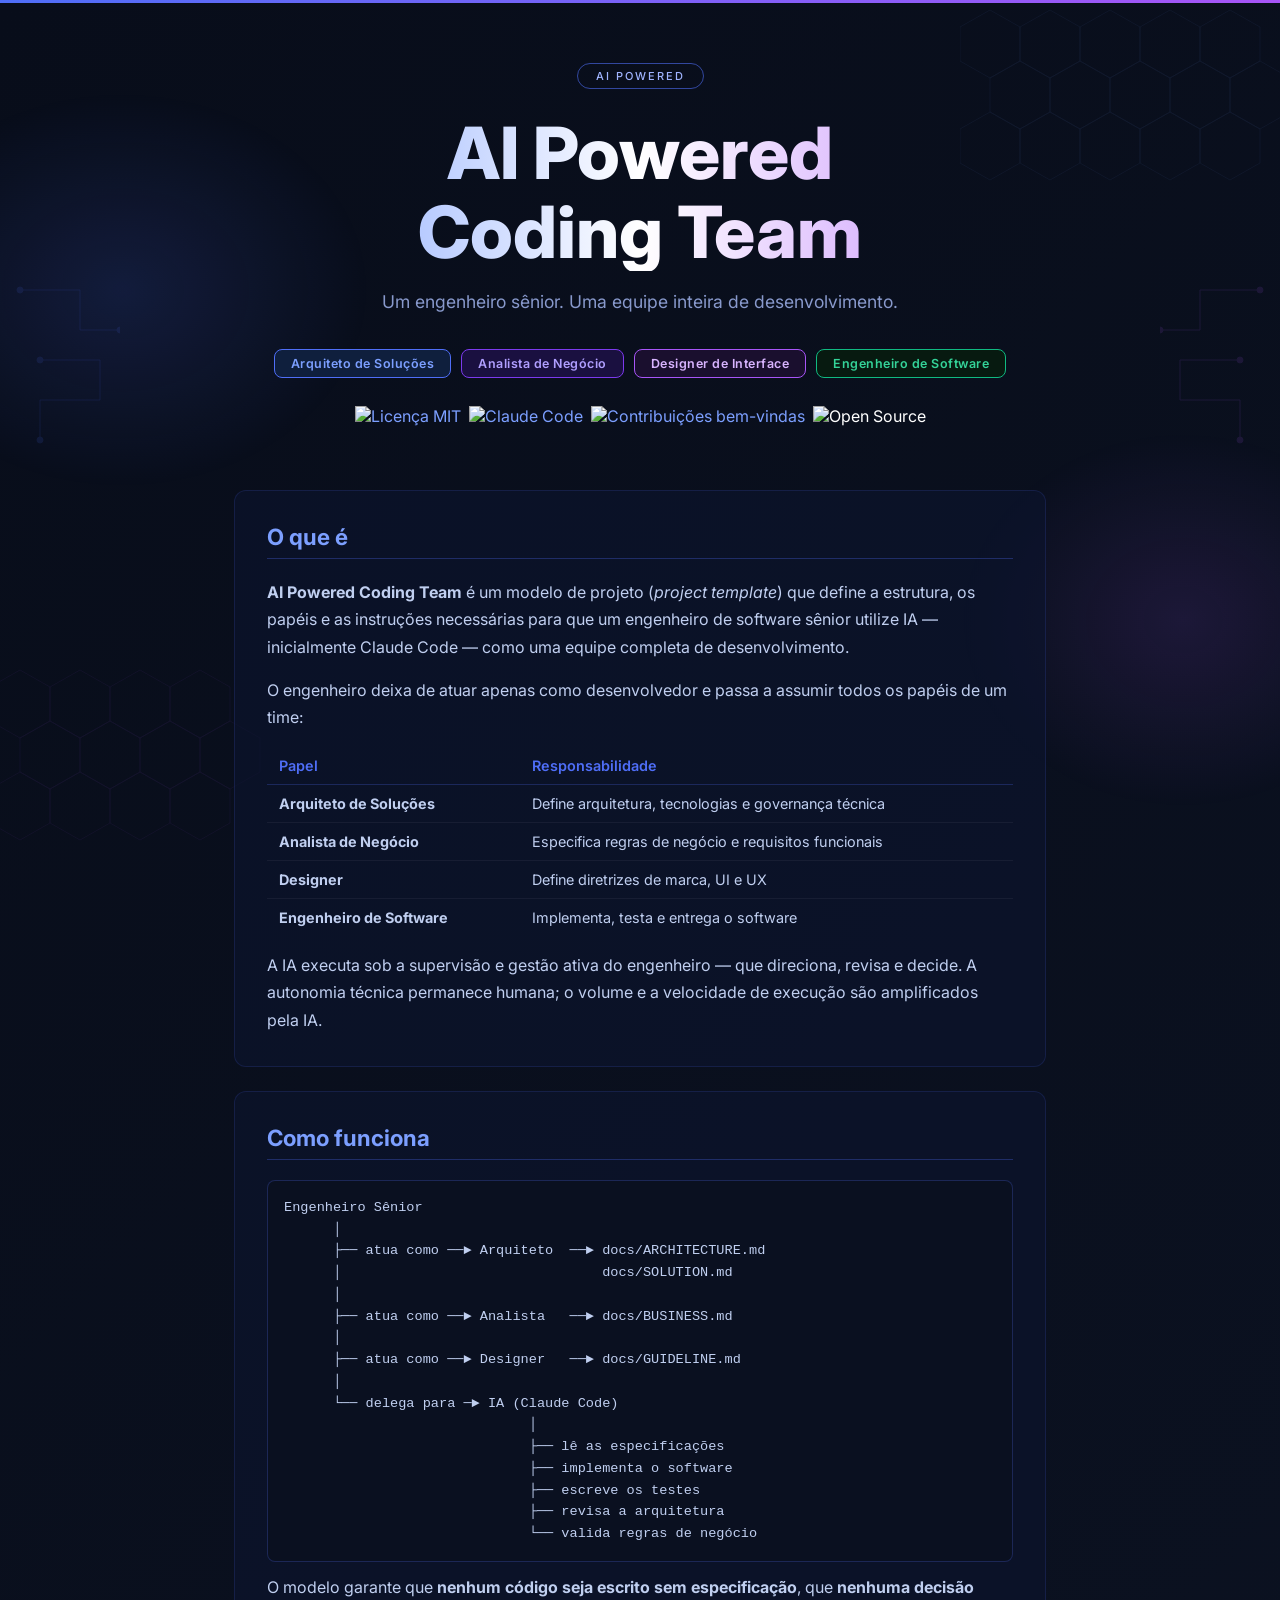
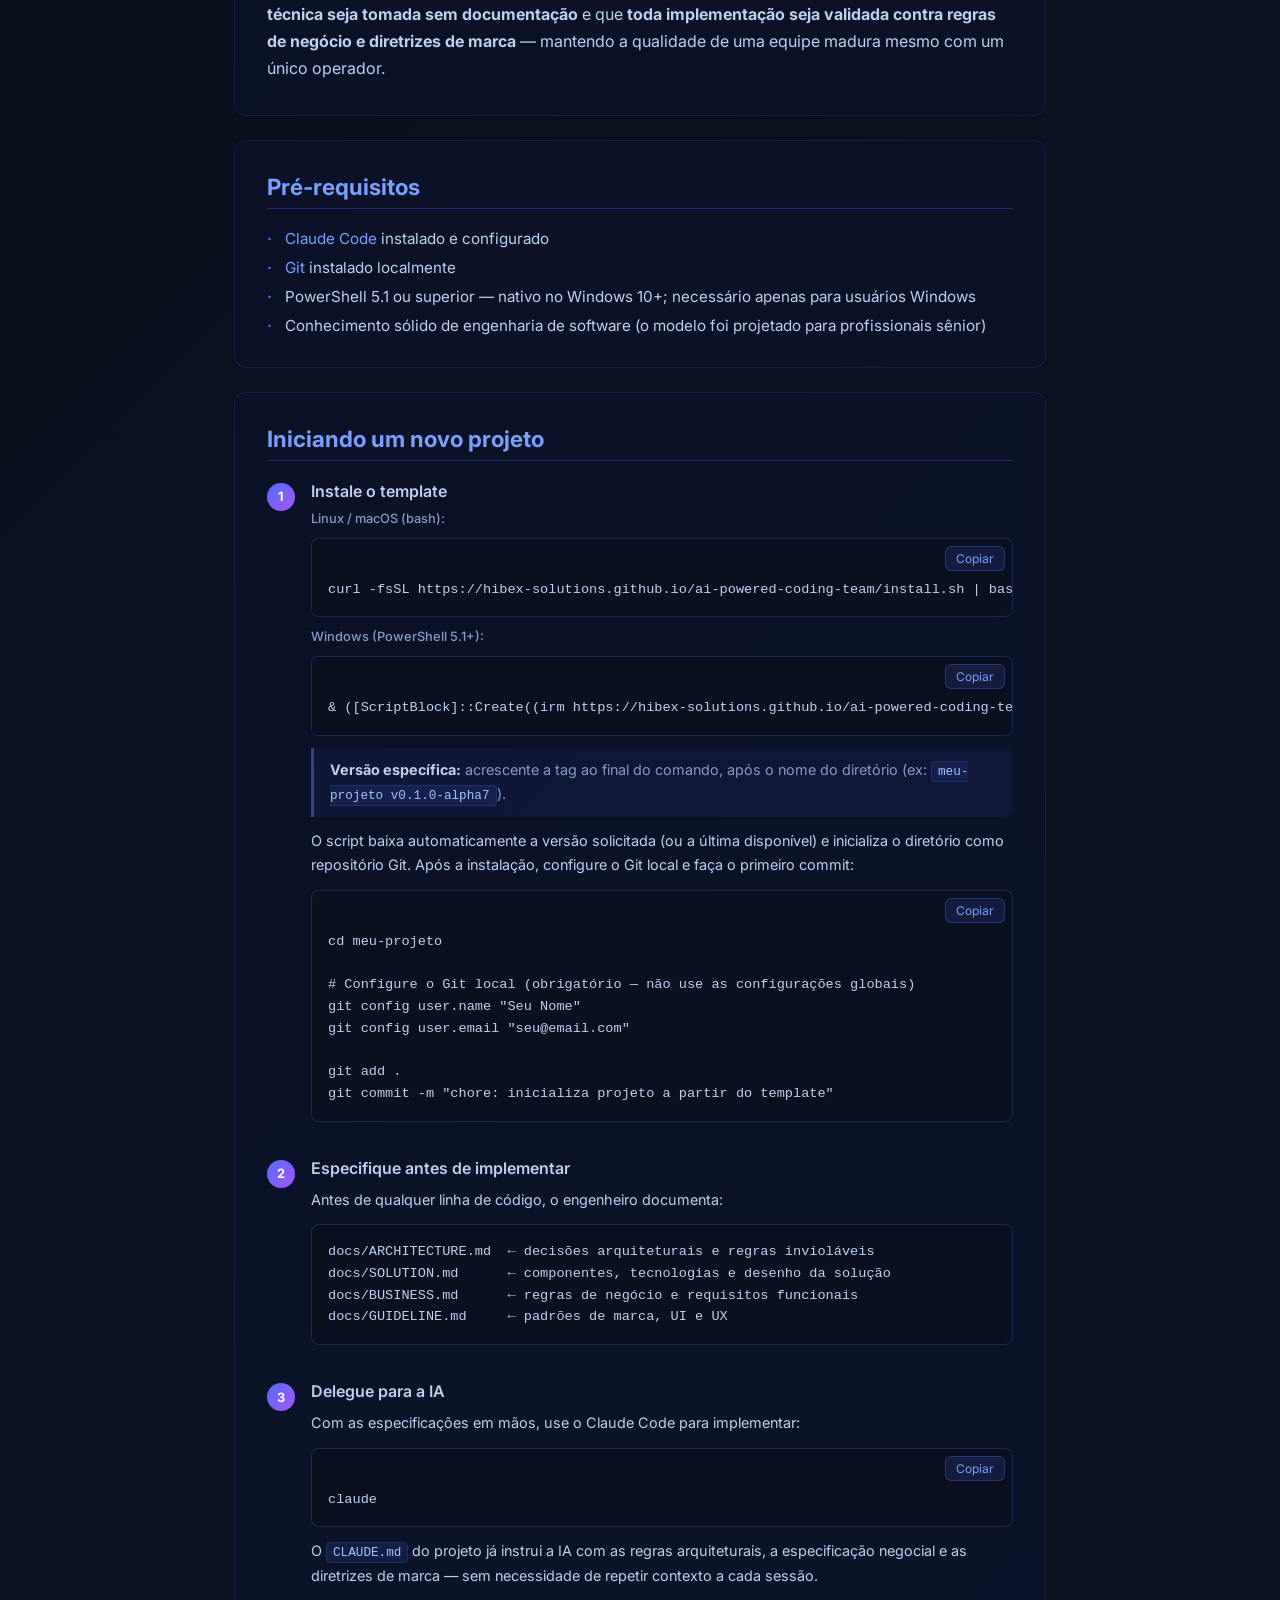
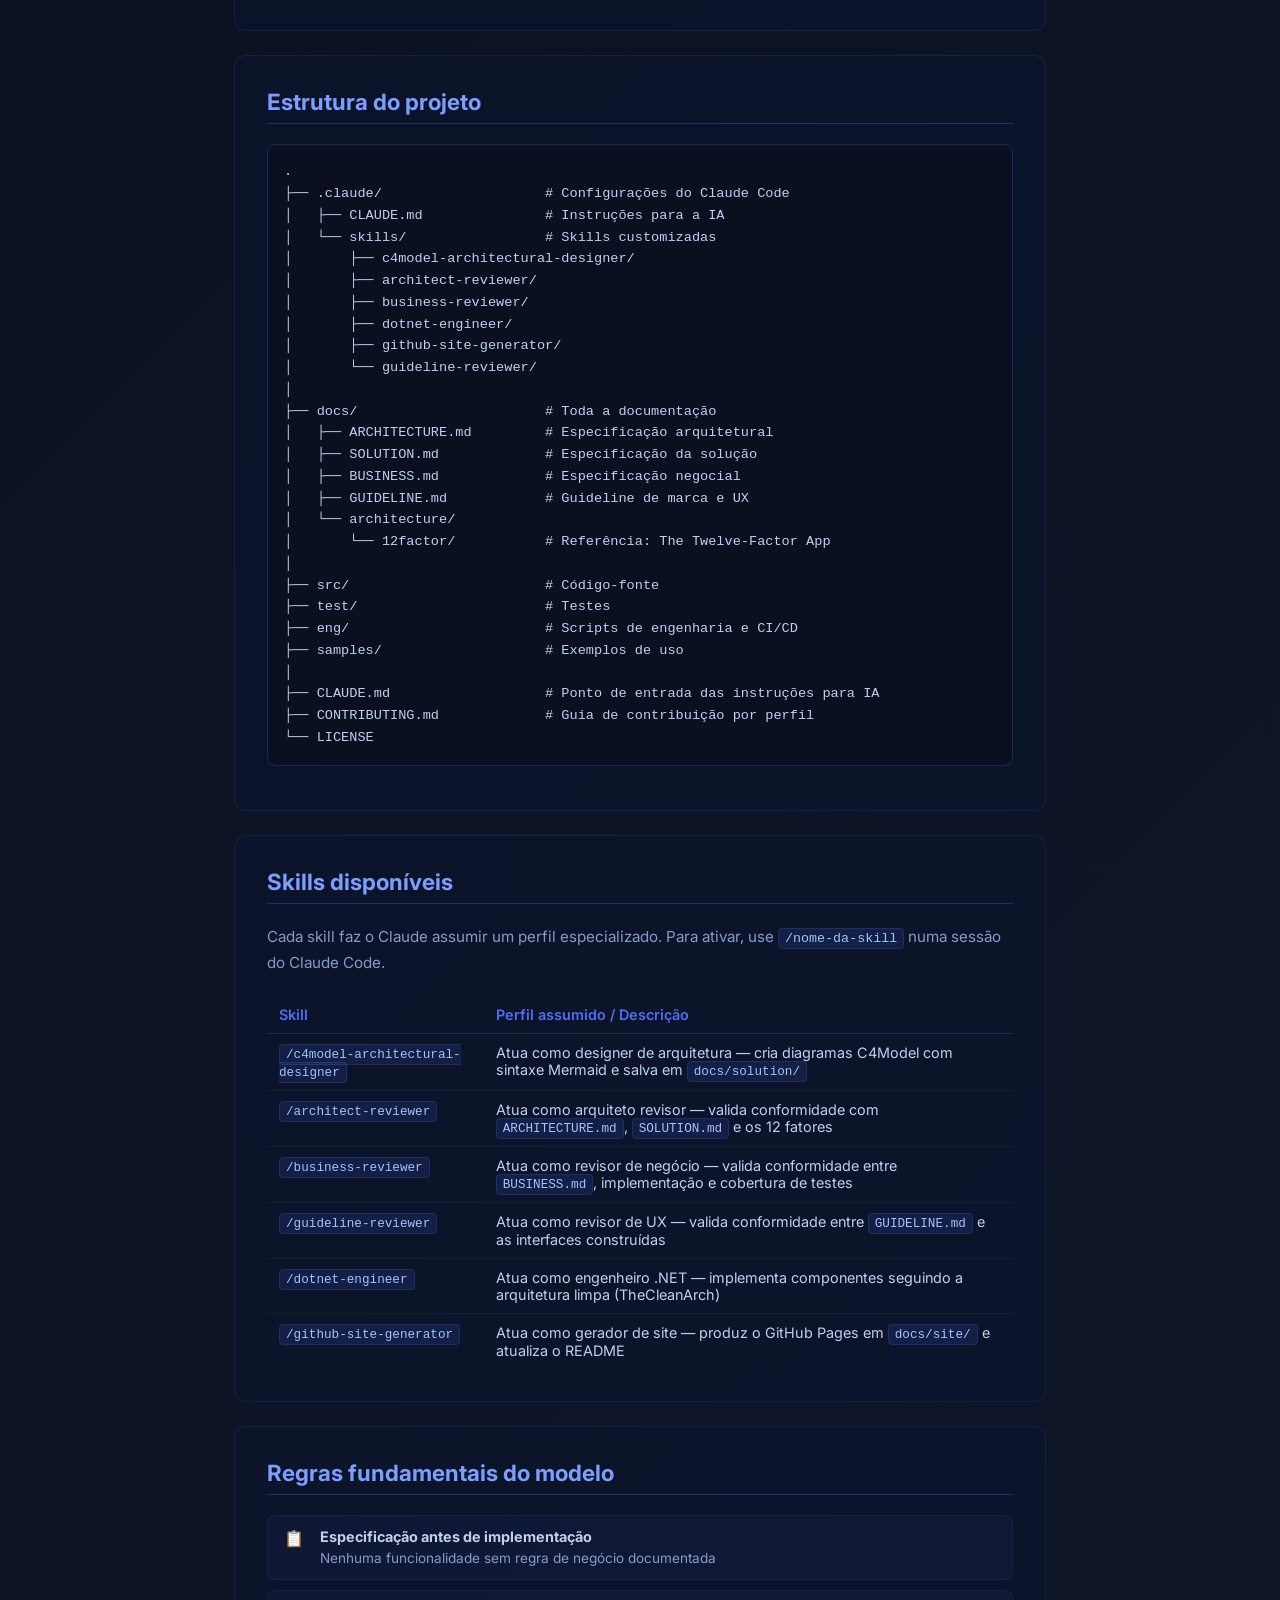
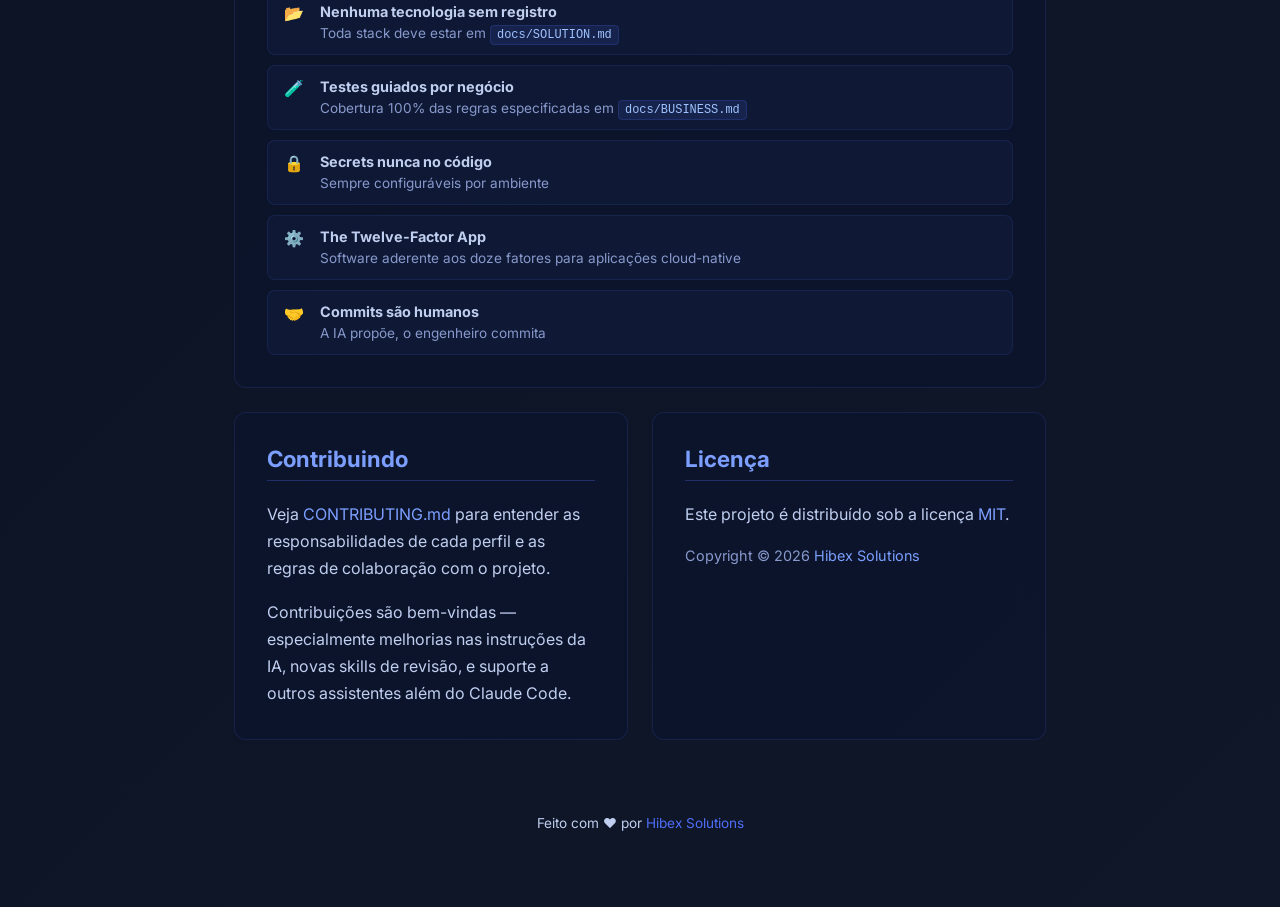
==== commit 503fd5f4: "Adiciona skill c4model-architectural-designer" ====
--- a/docs/site/index.html
+++ b/docs/site/index.html
@@ -634,6 +634,7 @@
 ├── .claude/                    # Configurações do Claude Code
 │   ├── CLAUDE.md               # Instruções para a IA
 │   └── skills/                 # Skills customizadas
+│       ├── c4model-architectural-designer/
 │       ├── architect-reviewer/
 │       ├── business-reviewer/
 │       ├── dotnet-engineer/
@@ -672,6 +673,10 @@
         </thead>
         <tbody>
           <tr>
+            <td><code>/c4model-architectural-designer</code></td>
+            <td>Atua como designer de arquitetura — cria diagramas C4Model com sintaxe Mermaid e salva em <code>docs/solution/</code></td>
+          </tr>
+          <tr>
             <td><code>/architect-reviewer</code></td>
             <td>Atua como arquiteto revisor — valida conformidade com <code>ARCHITECTURE.md</code>, <code>SOLUTION.md</code> e os 12 fatores</td>
           </tr>
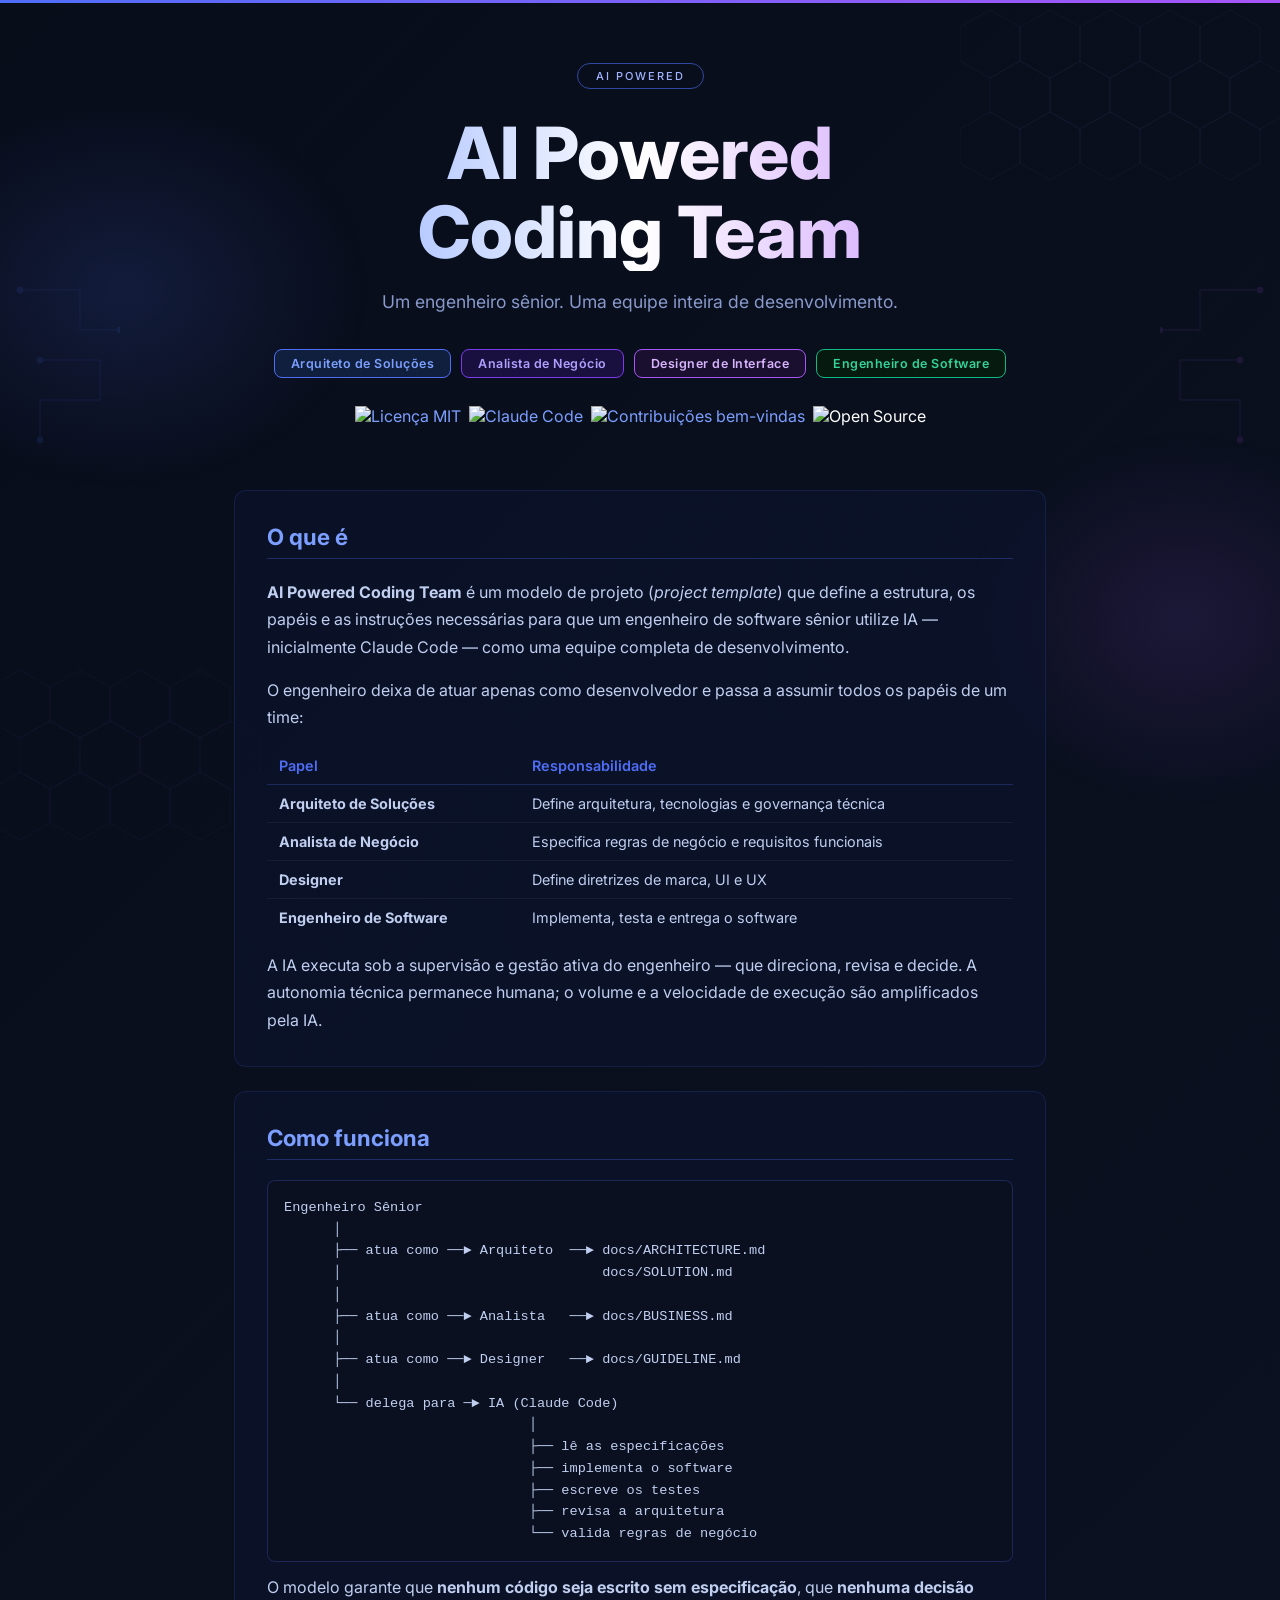
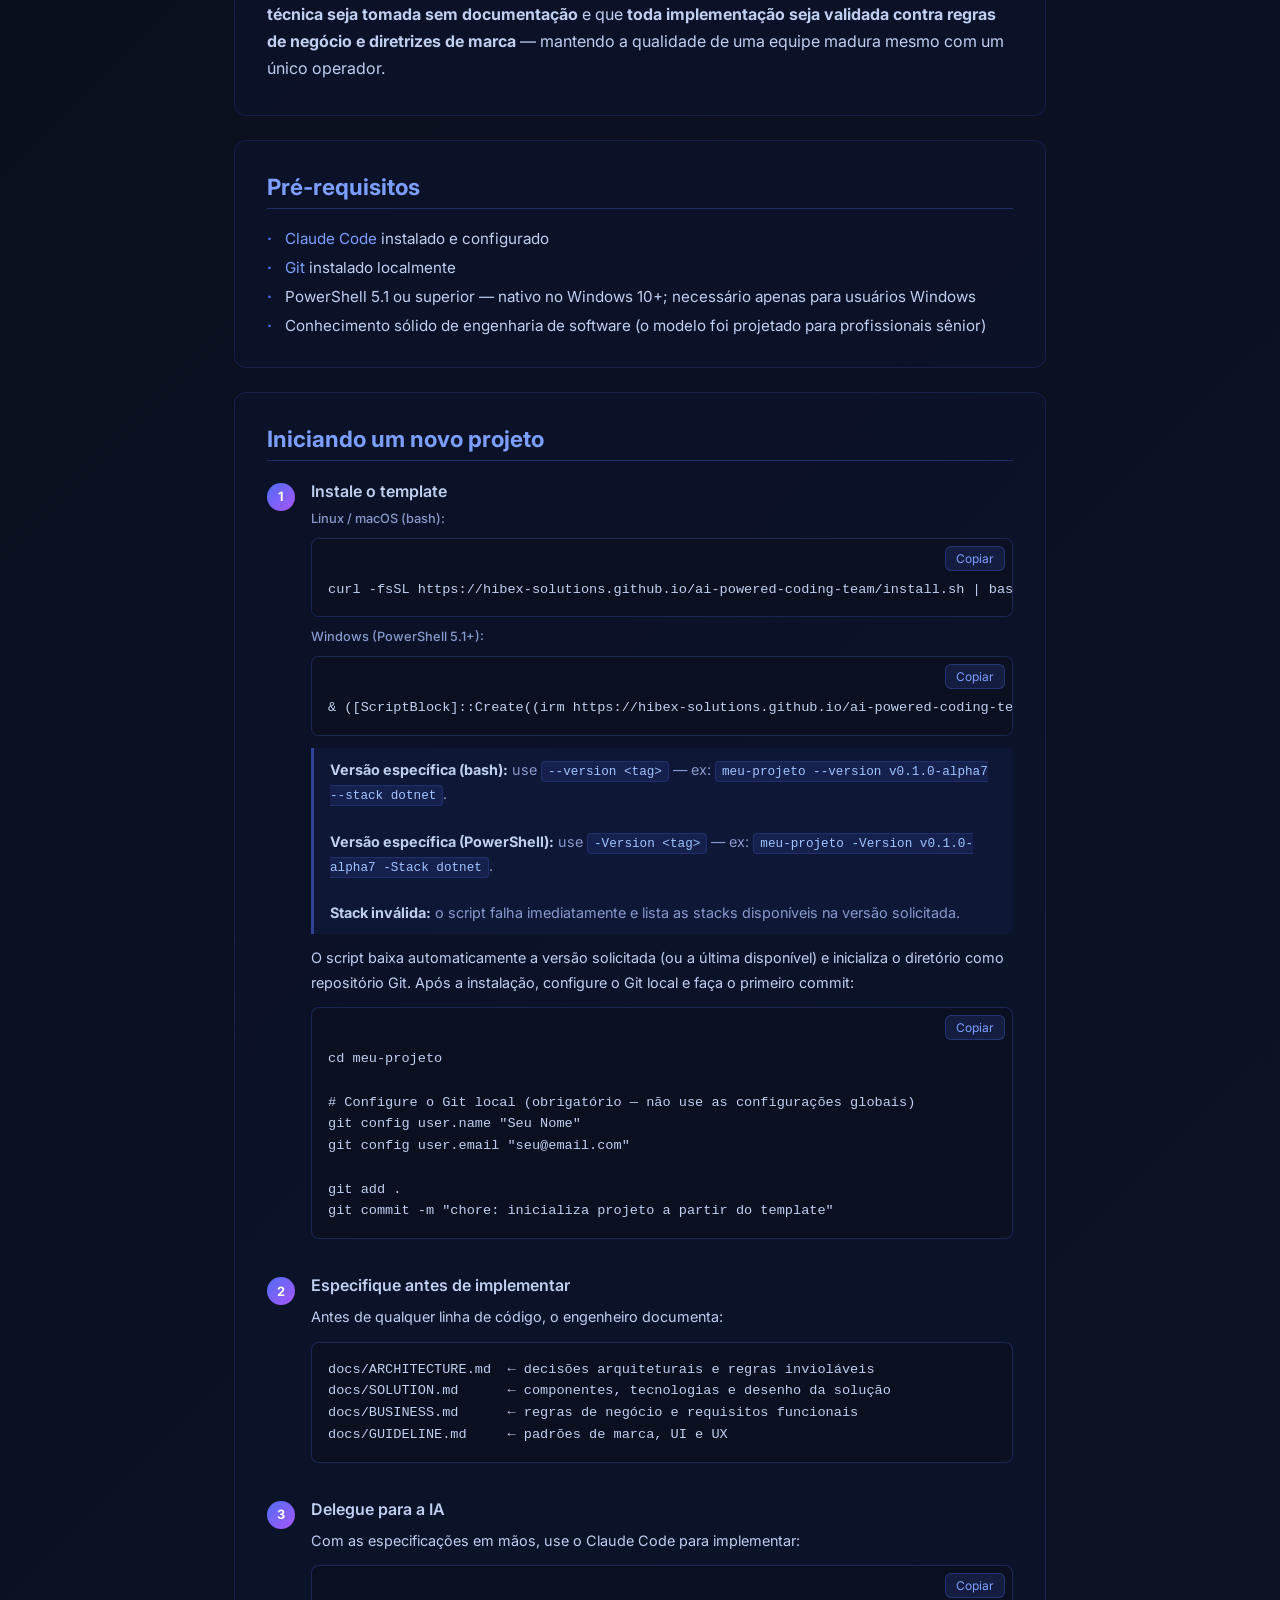
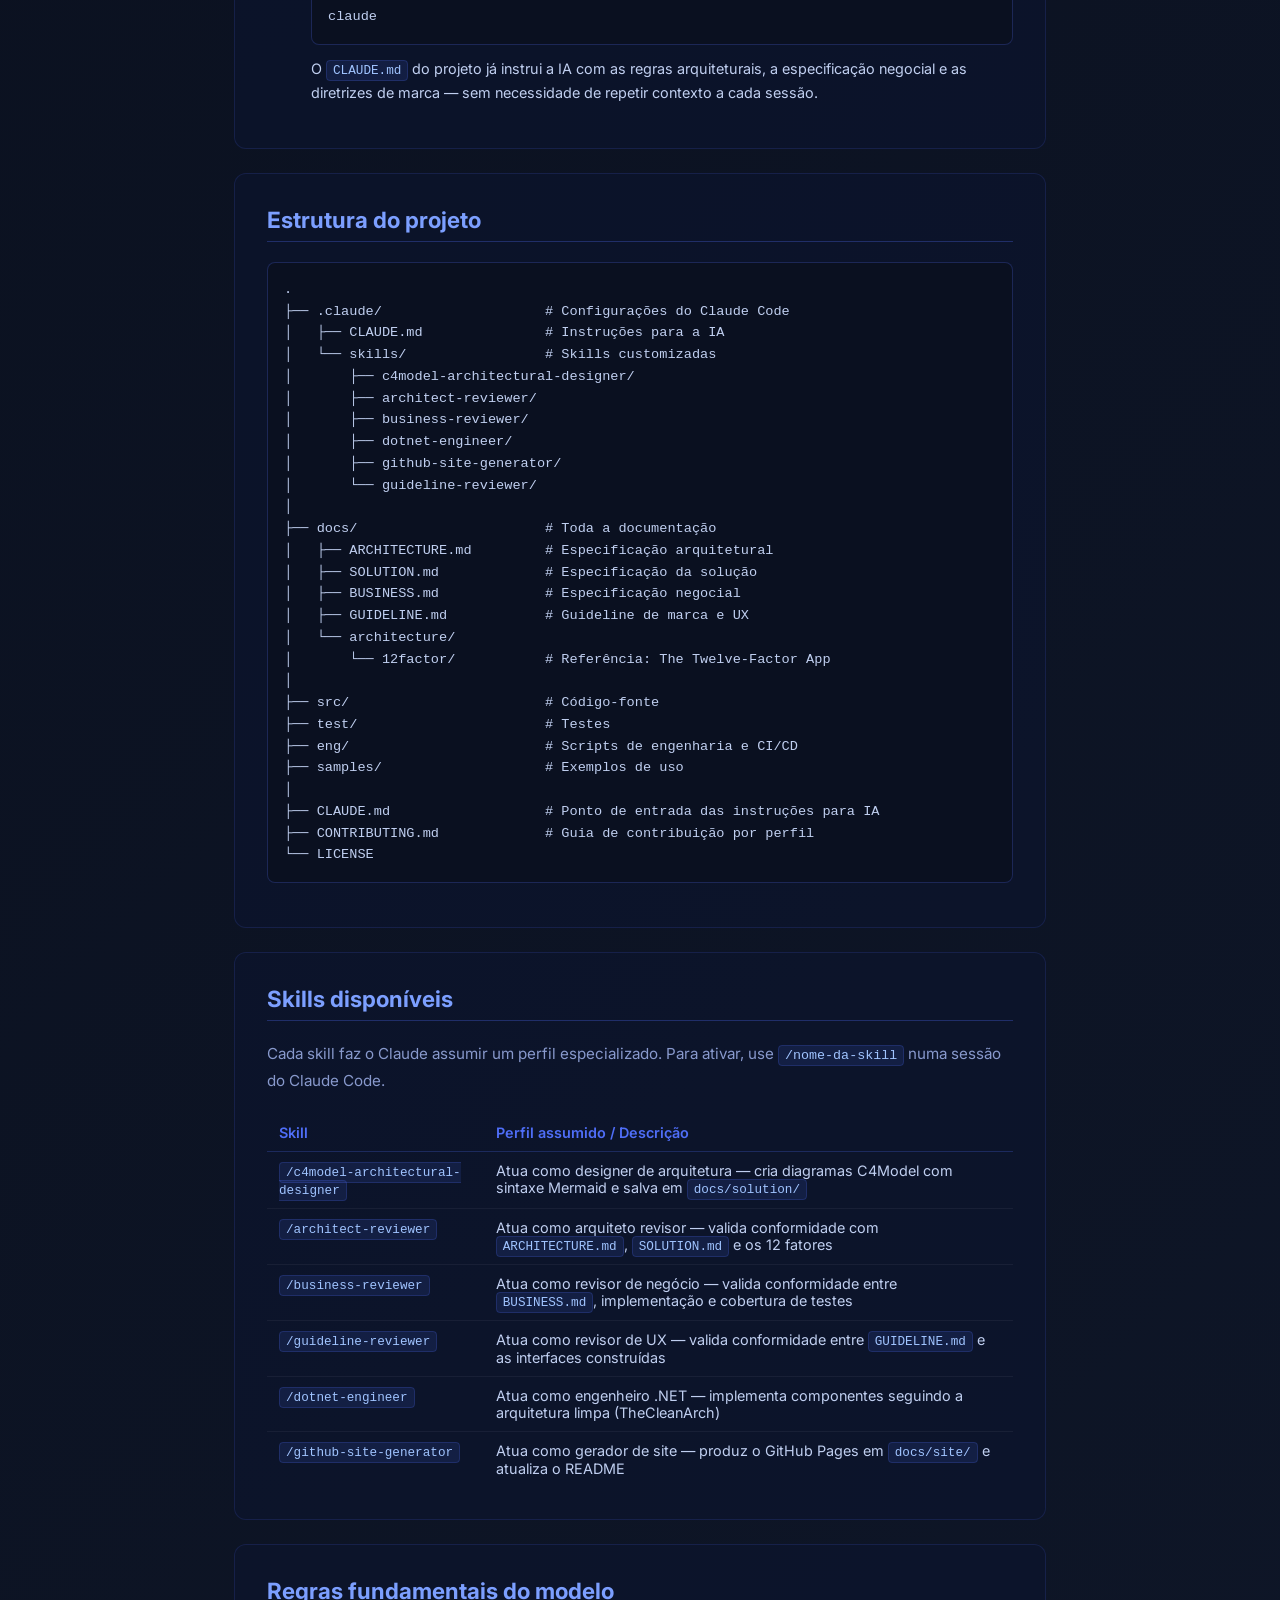
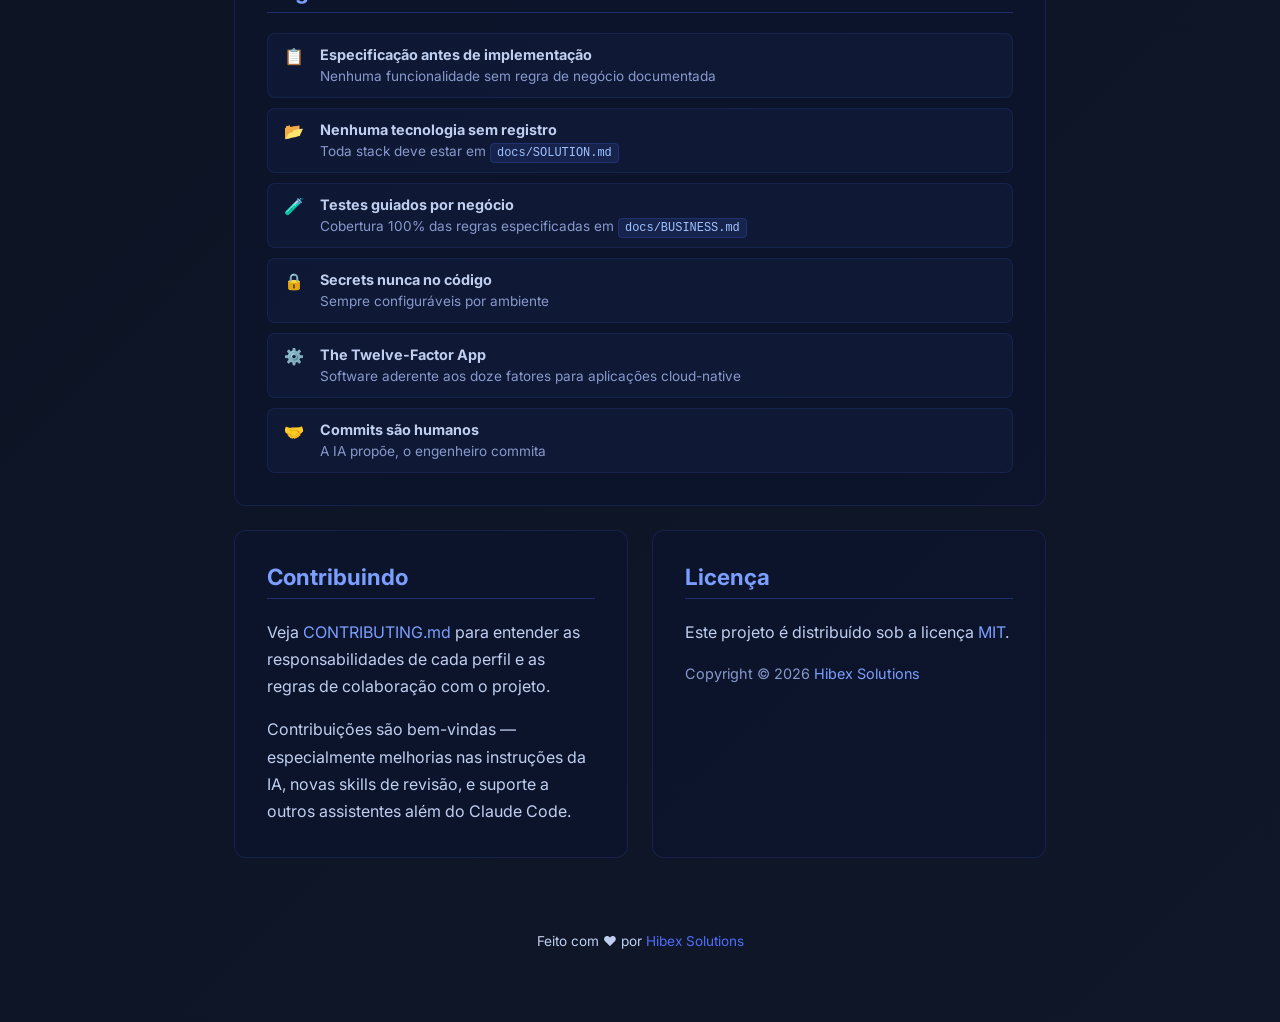
==== commit 02e00b7e: "Refatora argumentos do script de instalação" ====
--- a/docs/site/index.html
+++ b/docs/site/index.html
@@ -582,7 +582,11 @@
             <button class="copy-btn" onclick="copyCode(this)">Copiar</button>
             <pre><code>& ([ScriptBlock]::Create((irm https://hibex-solutions.github.io/ai-powered-coding-team/install.ps1))) meu-projeto</code></pre>
           </div>
-          <blockquote><strong>Versão específica:</strong> acrescente a tag ao final do comando, após o nome do diretório (ex: <code>meu-projeto v0.1.0-alpha7</code>).</blockquote>
+          <blockquote>
+            <strong>Versão específica (bash):</strong> use <code>--version &lt;tag&gt;</code> — ex: <code>meu-projeto --version v0.1.0-alpha7 --stack dotnet</code>.<br><br>
+            <strong>Versão específica (PowerShell):</strong> use <code>-Version &lt;tag&gt;</code> — ex: <code>meu-projeto -Version v0.1.0-alpha7 -Stack dotnet</code>.<br><br>
+            <strong>Stack inválida:</strong> o script falha imediatamente e lista as stacks disponíveis na versão solicitada.
+          </blockquote>
           <p style="margin-top:12px;">O script baixa automaticamente a versão solicitada (ou a última disponível) e inicializa o diretório como repositório Git. Após a instalação, configure o Git local e faça o primeiro commit:</p>
           <div class="code-block">
             <button class="copy-btn" onclick="copyCode(this)">Copiar</button>
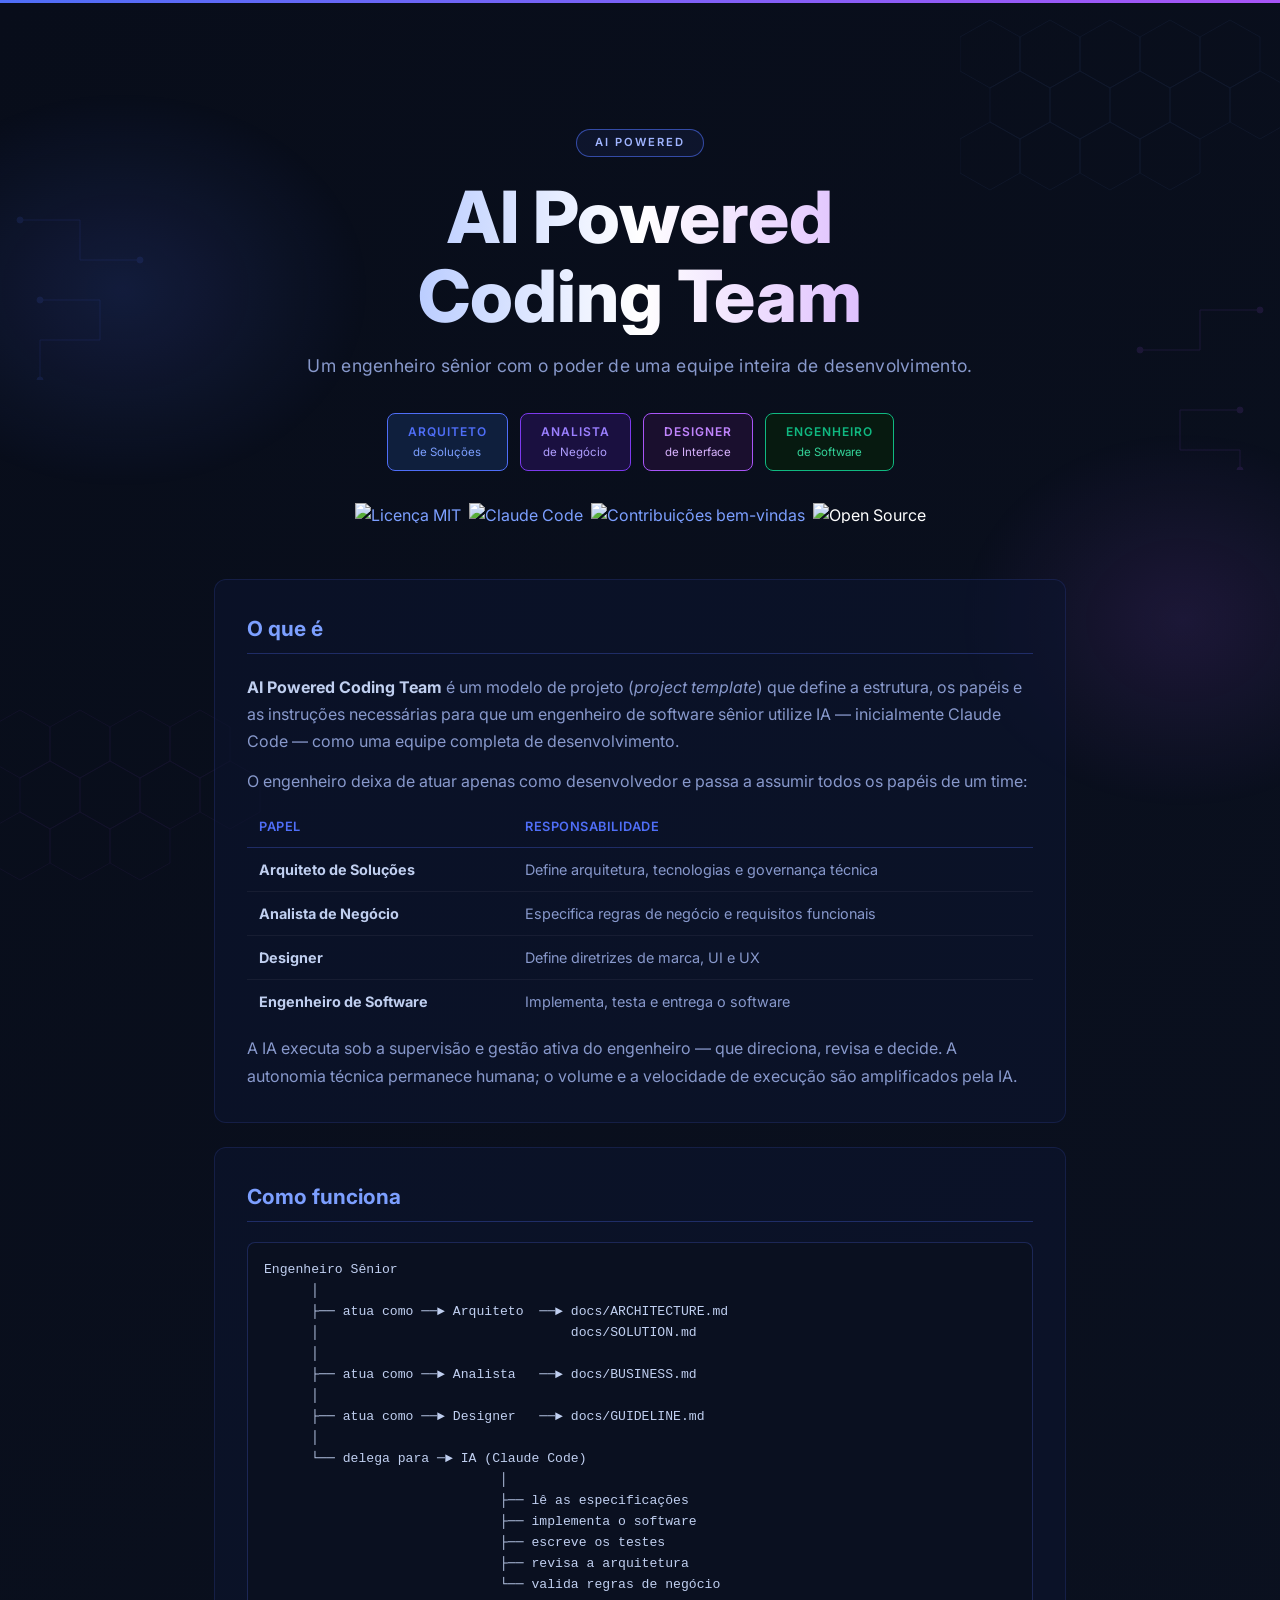
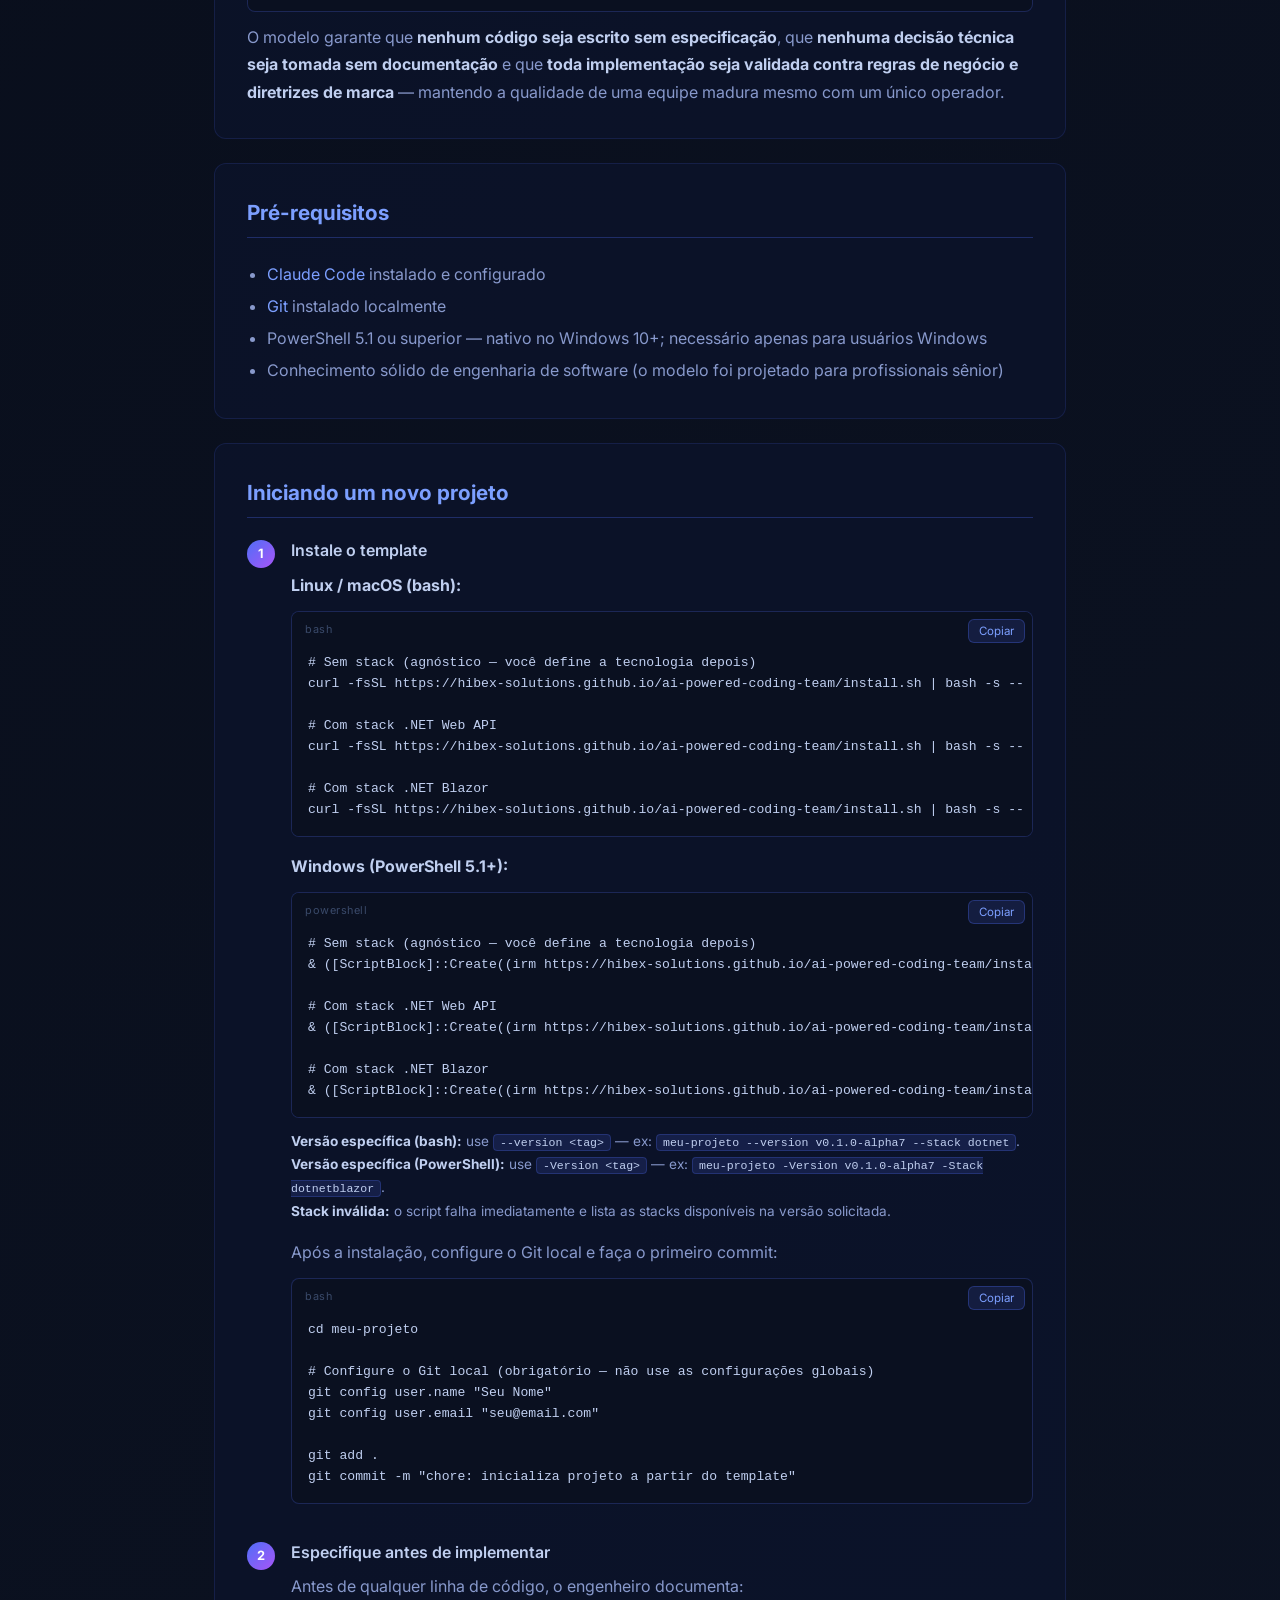
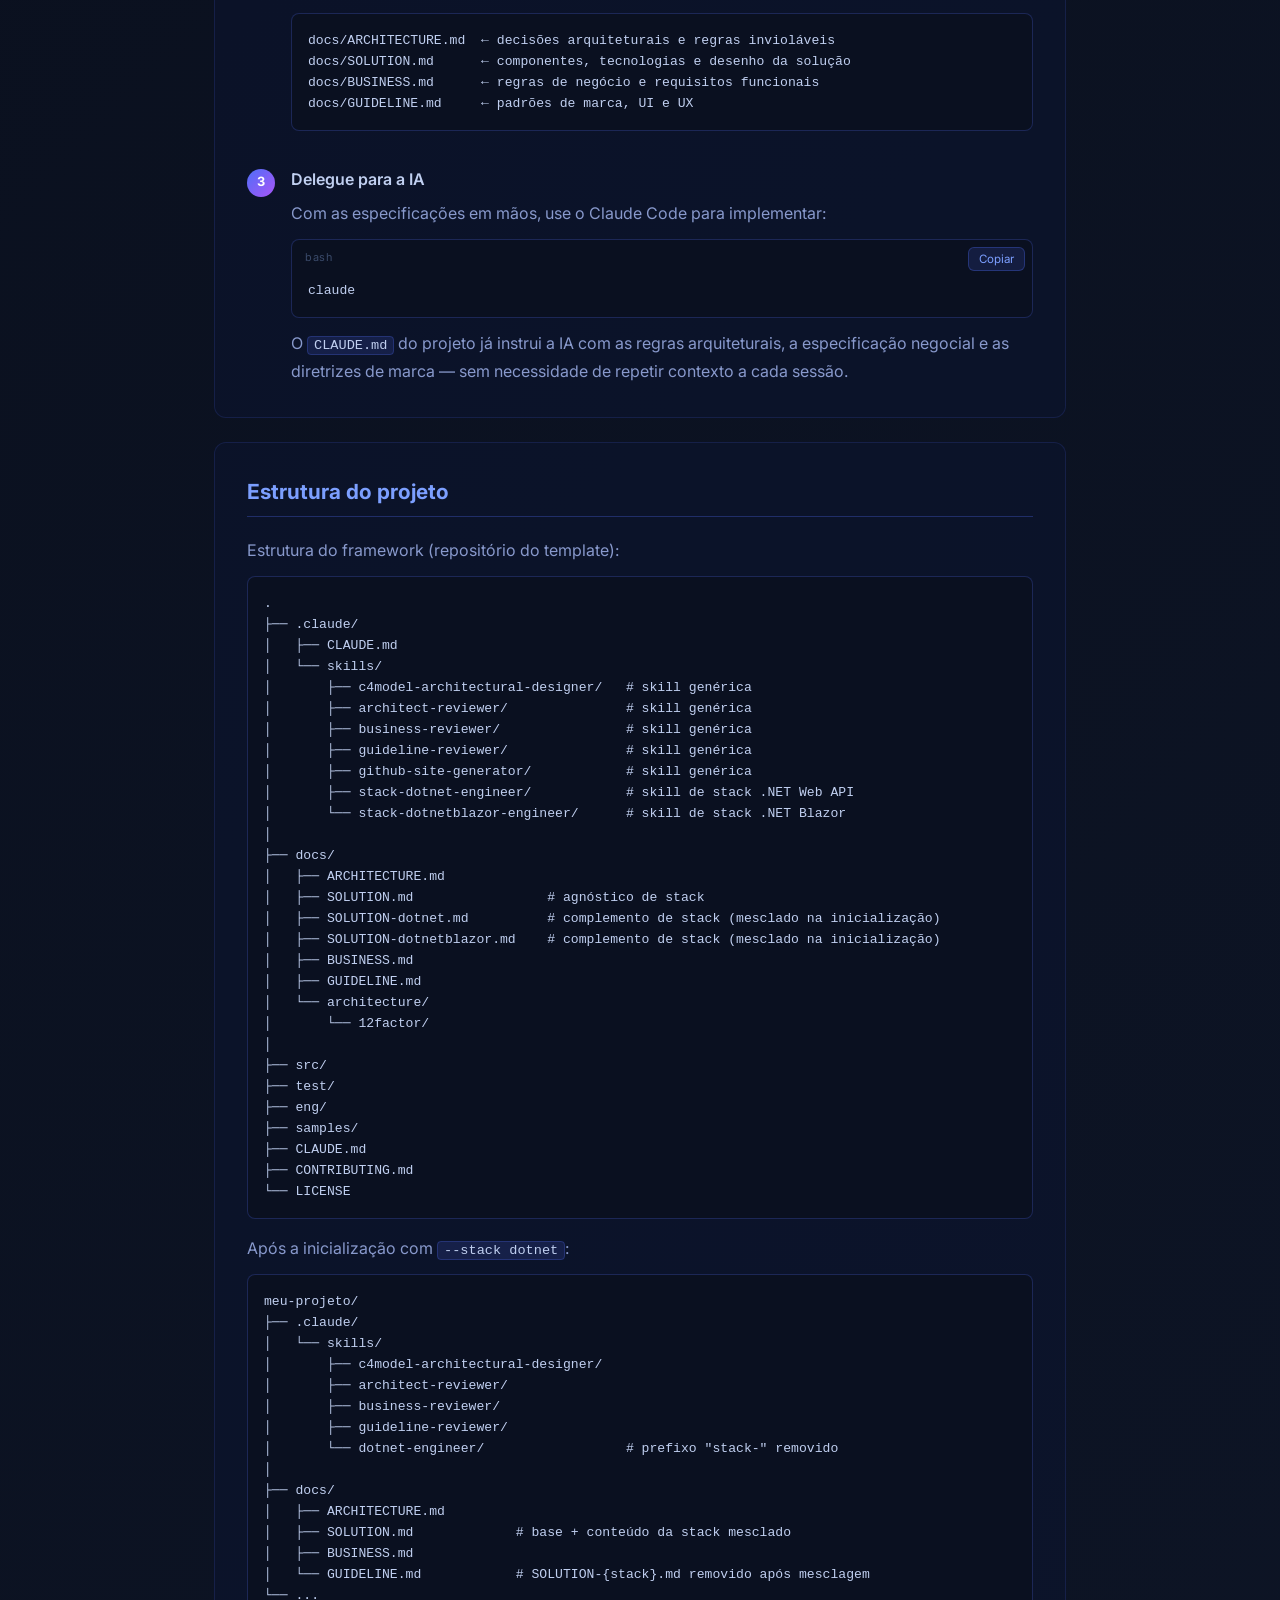
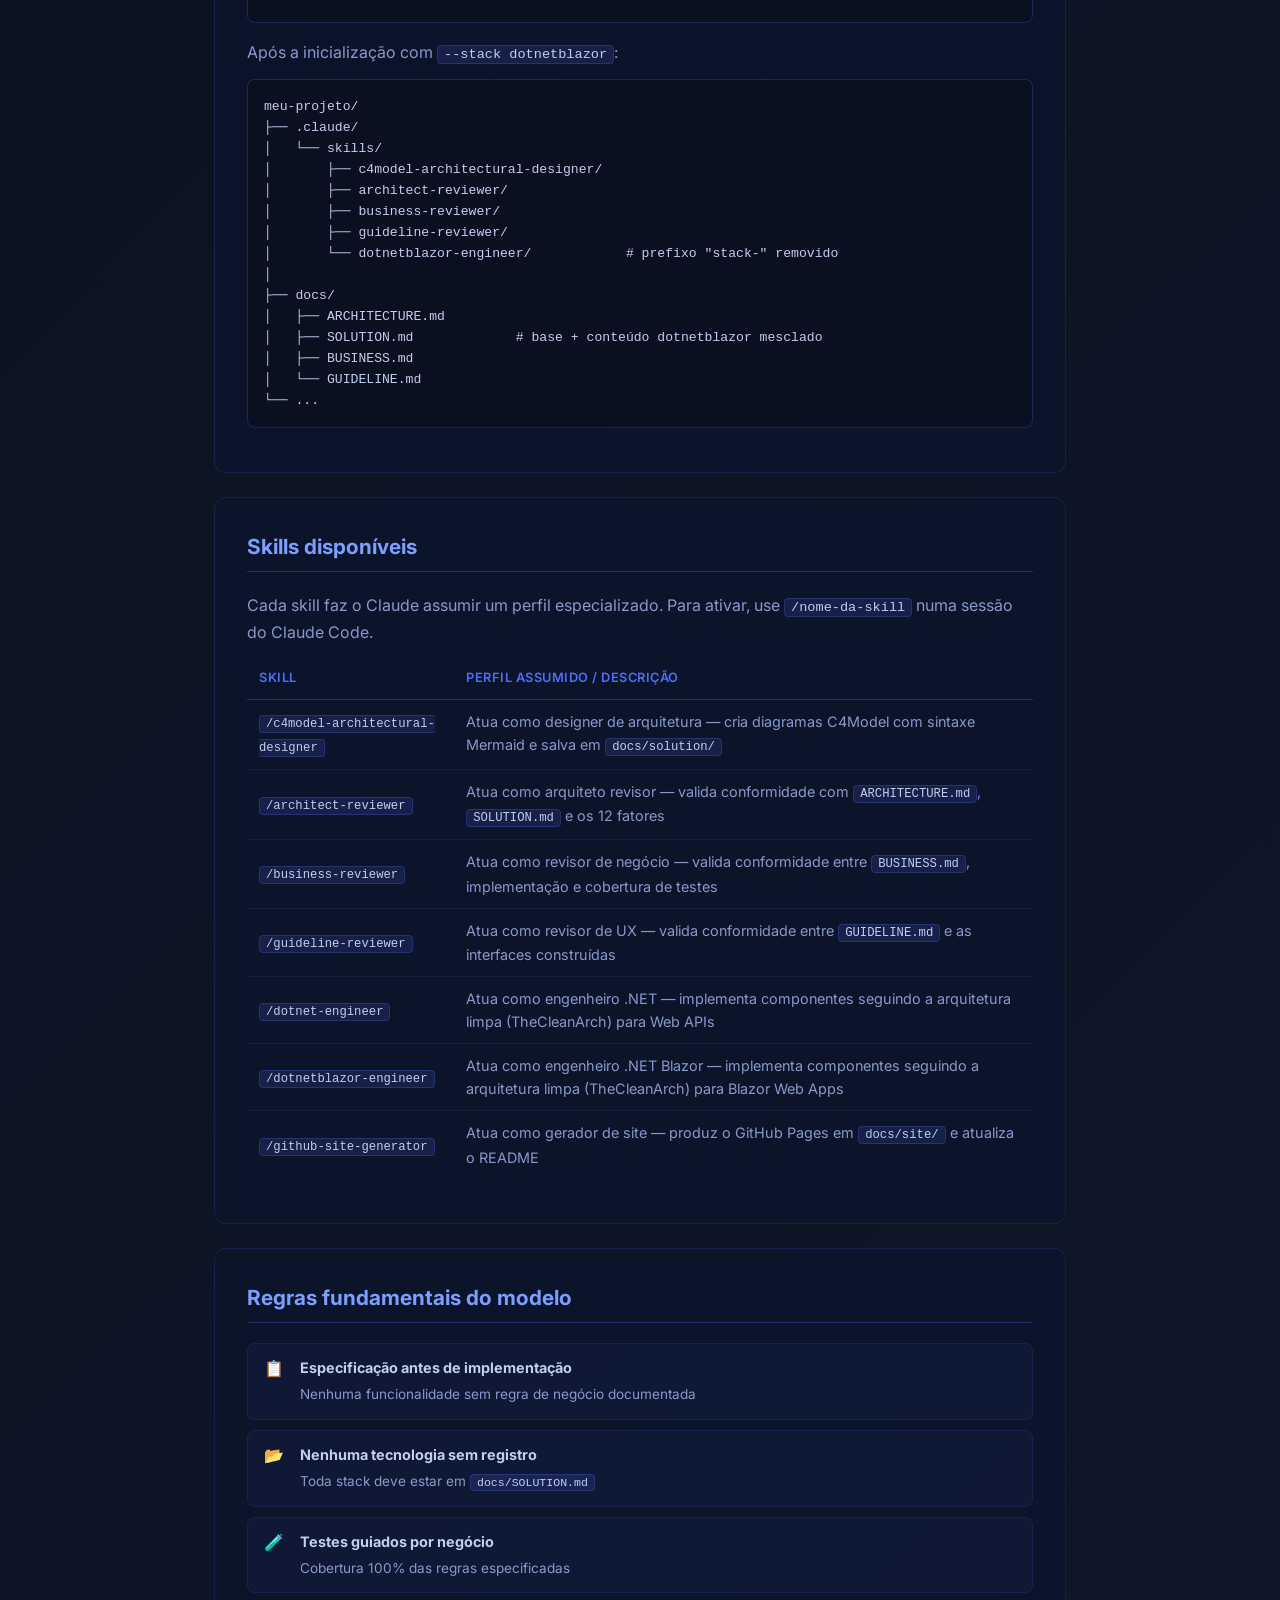
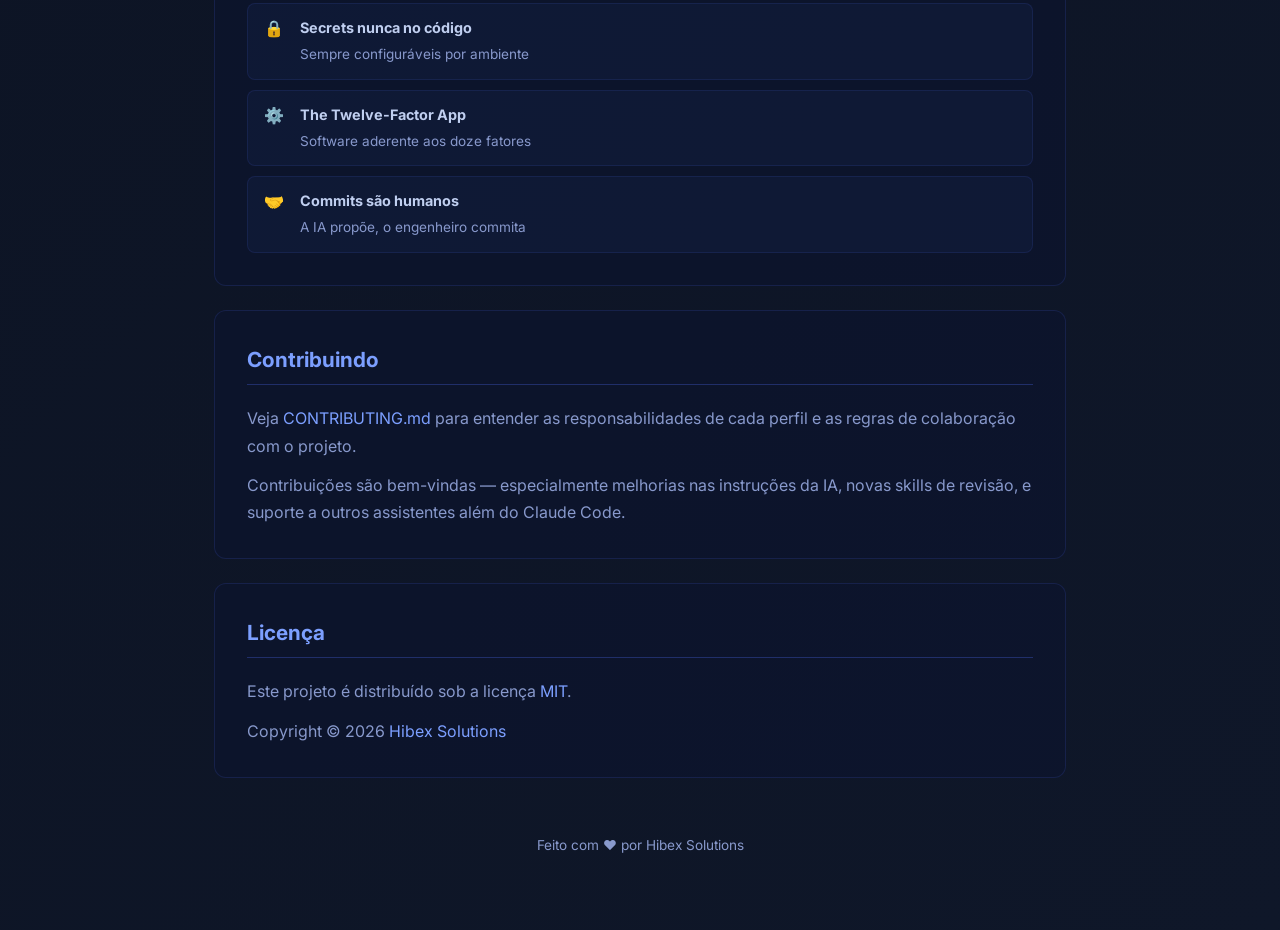
==== commit 65bb4d0c: "Adiciona stack .NET com Blazor" ====
--- a/docs/site/index.html
+++ b/docs/site/index.html
@@ -3,102 +3,83 @@
 <head>
   <meta charset="UTF-8">
   <meta name="viewport" content="width=device-width, initial-scale=1.0">
-  <meta name="description" content="AI Powered Coding Team — um engenheiro sênior com o poder de uma equipe inteira de desenvolvimento, guiado por inteligência artificial.">
+  <meta name="description" content="AI Powered Coding Team — Um engenheiro sênior com o poder de uma equipe inteira de desenvolvimento.">
   <title>AI Powered Coding Team</title>
   <link rel="preconnect" href="https://fonts.googleapis.com">
   <link href="https://fonts.googleapis.com/css2?family=Inter:wght@300;400;500;600;700;800&display=swap" rel="stylesheet">
   <style>
     *, *::before, *::after { box-sizing: border-box; margin: 0; padding: 0; }
 
+    :root {
+      --bg-deep:       #080d1a;
+      --bg-surface:    #0f1729;
+      --bg-card:       #0d1530;
+      --accent-blue:   #4f6ef7;
+      --accent-purple: #a855f7;
+      --title-start:   #7c9fff;
+      --title-mid:     #ffffff;
+      --title-end:     #c084fc;
+      --text-secondary:#8899cc;
+      --text-muted:    #3a4a6a;
+      --green:         #10b981;
+    }
+
+    html { scroll-behavior: smooth; }
+
     body {
-      background: linear-gradient(135deg, #080d1a, #0f1729);
+      background: linear-gradient(135deg, var(--bg-deep), var(--bg-surface));
       font-family: 'Inter', 'Segoe UI', sans-serif;
       color: #ffffff;
       min-height: 100vh;
-      padding-top: 3px;
-    }
-
+      line-height: 1.6;
+    }
+
+    /* ── Top bar ── */
     .top-bar {
-      position: fixed;
-      top: 0; left: 0; right: 0;
-      height: 3px;
-      background: linear-gradient(90deg, #4f6ef7, #a855f7);
+      position: fixed; top: 0; left: 0; right: 0; height: 3px;
+      background: linear-gradient(90deg, var(--accent-blue), var(--accent-purple));
       z-index: 100;
-    }
-
+      pointer-events: none;
+    }
+
+    /* ── Glow blobs ── */
     .glow-left {
-      position: fixed;
-      top: 10%; left: -10%;
+      position: fixed; top: 10%; left: -10%;
       width: 500px; height: 400px;
       background: radial-gradient(ellipse, rgba(79,110,247,0.15) 0%, transparent 70%);
-      pointer-events: none;
-      z-index: 0;
-    }
-
+      pointer-events: none; z-index: 0;
+    }
     .glow-right {
-      position: fixed;
-      bottom: 10%; right: -10%;
+      position: fixed; bottom: 10%; right: -10%;
       width: 450px; height: 380px;
       background: radial-gradient(ellipse, rgba(168,85,247,0.12) 0%, transparent 70%);
-      pointer-events: none;
-      z-index: 0;
-    }
-
-    .hex-tr {
-      position: fixed;
-      top: 0; right: 0;
-      opacity: 0.07;
-      pointer-events: none;
-      z-index: 0;
-    }
-
-    .hex-bl {
-      position: fixed;
-      bottom: 0; left: 0;
-      opacity: 0.07;
-      pointer-events: none;
-      z-index: 0;
-    }
-
-    .circuit-left {
-      position: fixed;
-      top: 30%; left: 0;
-      opacity: 0.12;
-      pointer-events: none;
-      z-index: 0;
-    }
-
-    .circuit-right {
-      position: fixed;
-      top: 30%; right: 0;
-      opacity: 0.12;
-      pointer-events: none;
-      z-index: 0;
-    }
-
-    .container {
-      position: relative;
-      z-index: 1;
-      max-width: 860px;
-      margin: 0 auto;
-      padding: 60px 24px 80px;
-    }
-
-    header {
-      text-align: center;
-      margin-bottom: 64px;
-    }
-
-    .ai-badge {
+      pointer-events: none; z-index: 0;
+    }
+
+    /* ── Hex / circuit decorations ── */
+    .deco { position: fixed; pointer-events: none; z-index: 0; }
+
+    /* ── Layout ── */
+    .page-wrapper {
+      position: relative; z-index: 1;
+      max-width: 900px; margin: 0 auto;
+      padding: 80px 24px 64px;
+    }
+
+    /* ── Header ── */
+    header { text-align: center; padding: 48px 0 56px; }
+
+    .badge-ai {
       display: inline-block;
-      padding: 5px 18px;
+      border: 1px solid rgba(79,110,247,0.6);
       border-radius: 20px;
-      border: 1px solid rgba(79,110,247,0.6);
+      padding: 4px 18px;
+      font-size: 0.7rem;
+      font-weight: 600;
+      letter-spacing: 2px;
       color: #a0b4ff;
-      font-size: 11px;
-      font-weight: 500;
-      letter-spacing: 2px;
-      margin-bottom: 24px;
+      margin-bottom: 20px;
+      background: rgba(79,110,247,0.08);
     }
 
     h1 {
@@ -113,168 +94,158 @@
     }
 
     .tagline {
-      color: #8899cc;
       font-size: 1.1rem;
-      font-weight: 400;
+      color: var(--text-secondary);
       margin-bottom: 32px;
+      letter-spacing: 0.3px;
     }
 
     .role-badges {
       display: flex;
       flex-wrap: wrap;
-      gap: 10px;
+      gap: 12px;
       justify-content: center;
-      margin-bottom: 28px;
+      margin-bottom: 32px;
     }
 
     .role-badge {
-      padding: 6px 16px;
+      padding: 8px 20px;
       border-radius: 8px;
-      font-size: 0.78rem;
+      font-size: 0.75rem;
       font-weight: 600;
-      letter-spacing: 0.5px;
-    }
-
-    .role-badge.arquiteto  { background: #0f1f3d; border: 1px solid #4f6ef7; color: #7c9fff; }
-    .role-badge.analista   { background: #1a1040; border: 1px solid #7c3aed; color: #b09fff; }
-    .role-badge.designer   { background: #1a0f2e; border: 1px solid #a855f7; color: #d8b4fe; }
-    .role-badge.engenheiro { background: #071a10; border: 1px solid #10b981; color: #34d399; }
+      letter-spacing: 1px;
+    }
+    .role-badge .sub { display: block; font-size: 0.72rem; font-weight: 400; letter-spacing: 0; margin-top: 2px; }
+    .role-badge.arquiteto  { border: 1px solid #4f6ef7; background: #0f1f3d; color: #4f6ef7; }
+    .role-badge.arquiteto .sub  { color: #7c9fff; }
+    .role-badge.analista   { border: 1px solid #7c3aed; background: #1a1040; color: #9b7fff; }
+    .role-badge.analista .sub   { color: #b09fff; }
+    .role-badge.designer   { border: 1px solid #a855f7; background: #1a0f2e; color: #c084fc; }
+    .role-badge.designer .sub   { color: #d8b4fe; }
+    .role-badge.engenheiro { border: 1px solid #10b981; background: #071a10; color: #10b981; }
+    .role-badge.engenheiro .sub { color: #34d399; }
 
     .shields {
-      display: flex;
-      flex-wrap: wrap;
-      gap: 8px;
-      justify-content: center;
-      align-items: center;
-    }
-
-    .shields img {
-      display: block;
-      height: 20px;
-    }
-
-    h2 {
-      color: #7c9fff;
-      font-size: 1.4rem;
-      font-weight: 700;
-      border-bottom: 1px solid rgba(79,110,247,0.3);
-      padding-bottom: 8px;
-      margin-bottom: 20px;
-    }
-
+      display: flex; flex-wrap: wrap; gap: 8px;
+      justify-content: center; align-items: center;
+    }
+    .shields img { display: block; height: 20px; }
+
+    /* ── Sections ── */
     section {
       background: rgba(13,21,48,0.6);
       border: 1px solid rgba(79,110,247,0.15);
       border-radius: 12px;
       padding: 32px;
+      margin-bottom: 24px;
       overflow: hidden;
-      margin-bottom: 24px;
-    }
-
-    p {
+    }
+
+    h2 {
+      color: #7c9fff;
+      font-size: 1.3rem;
+      font-weight: 700;
+      border-bottom: 1px solid rgba(79,110,247,0.3);
+      padding-bottom: 8px;
+      margin-bottom: 20px;
+    }
+
+    h3 {
       color: #c0cff0;
-      line-height: 1.7;
-      margin-bottom: 16px;
-    }
-
+      font-size: 1rem;
+      font-weight: 600;
+      margin: 20px 0 10px;
+    }
+    h3:first-child { margin-top: 0; }
+
+    p { color: var(--text-secondary); margin-bottom: 12px; line-height: 1.7; }
     p:last-child { margin-bottom: 0; }
 
     a { color: #7c9fff; text-decoration: none; }
     a:hover { text-decoration: underline; }
 
-    table {
-      width: 100%;
-      border-collapse: collapse;
-      font-size: 0.9rem;
-    }
-
-    thead th {
-      color: #4f6ef7;
-      font-weight: 600;
-      text-align: left;
-      padding: 10px 12px;
-      border-bottom: 1px solid rgba(79,110,247,0.25);
-    }
-
-    tbody td {
-      padding: 10px 12px;
-      border-bottom: 1px solid rgba(255,255,255,0.05);
+    code {
+      background: rgba(79,110,247,0.15);
+      border: 1px solid rgba(79,110,247,0.25);
+      border-radius: 4px;
+      padding: 1px 6px;
+      font-family: 'Fira Code', 'Cascadia Code', monospace;
+      font-size: 0.85em;
       color: #c0cff0;
-      vertical-align: top;
-    }
-
-    tbody tr:last-child td { border-bottom: none; }
-
-    tbody tr:hover td { background: rgba(79,110,247,0.05); }
-
+    }
+
+    /* ── Code blocks ── */
     .code-block {
       position: relative;
       min-width: 0;
       max-width: 100%;
       margin: 12px 0;
     }
-
-    .code-block:has(.copy-btn) pre {
-      padding-top: 40px;
-    }
-
-    pre {
+    .code-block pre {
       background: #0a1020;
       border: 1px solid rgba(79,110,247,0.25);
       border-radius: 8px;
       color: #c0cff0;
       overflow-x: auto;
       max-width: 100%;
-      padding: 16px;
-      font-size: 0.85rem;
+      font-family: 'Fira Code', 'Cascadia Code', monospace;
+      font-size: 0.82rem;
       line-height: 1.6;
-    }
-
-    code {
-      font-family: 'Fira Code', 'Cascadia Code', 'Consolas', monospace;
-      font-size: 0.88em;
-      background: rgba(79,110,247,0.12);
-      border: 1px solid rgba(79,110,247,0.2);
-      border-radius: 4px;
-      padding: 2px 6px;
-      color: #a0c4ff;
-    }
-
-    pre code {
-      background: none;
-      border: none;
-      padding: 0;
-      color: inherit;
-      font-size: inherit;
-    }
+      white-space: pre;
+    }
+    .code-block:has(.copy-btn) pre { padding: 40px 16px 16px; }
+    .code-block:not(:has(.copy-btn)) pre { padding: 16px; }
 
     .copy-btn {
+      position: absolute; top: 8px; right: 8px;
       background: rgba(79,110,247,0.15);
       border: 1px solid rgba(79,110,247,0.3);
       color: #7c9fff;
       border-radius: 6px;
-      position: absolute;
-      top: 8px;
-      right: 8px;
       padding: 4px 10px;
-      font-size: 0.75rem;
+      font-size: 0.72rem;
       cursor: pointer;
-      font-family: inherit;
+      font-family: 'Inter', sans-serif;
       transition: background 0.2s;
     }
-
     .copy-btn:hover { background: rgba(79,110,247,0.28); }
-    .copy-btn.copied { color: #10b981; border-color: #10b981; background: rgba(16,185,129,0.1); }
-
+    .copy-btn.copied { color: #10b981; border-color: rgba(16,185,129,0.4); }
+
+    .lang-label {
+      position: absolute; top: 10px; left: 14px;
+      font-size: 0.68rem; color: #3a4a6a;
+      font-family: 'Inter', sans-serif;
+      letter-spacing: 0.5px;
+    }
+
+    /* ── Tables ── */
+    table { width: 100%; border-collapse: collapse; margin: 12px 0; }
+    th {
+      color: var(--accent-blue);
+      font-size: 0.8rem;
+      font-weight: 600;
+      text-align: left;
+      padding: 10px 12px;
+      border-bottom: 1px solid rgba(79,110,247,0.3);
+      letter-spacing: 0.5px;
+      text-transform: uppercase;
+    }
+    td {
+      padding: 10px 12px;
+      color: var(--text-secondary);
+      border-bottom: 1px solid rgba(255,255,255,0.05);
+      font-size: 0.9rem;
+    }
+    td:first-child { color: #c0cff0; }
+    tr:last-child td { border-bottom: none; }
+
+    /* ── Steps ── */
     .step {
-      display: flex;
-      gap: 16px;
+      display: flex; gap: 16px;
       margin-bottom: 24px;
       align-items: flex-start;
     }
-
     .step:last-child { margin-bottom: 0; }
-
     .step-num {
       width: 28px; height: 28px; min-width: 28px;
       border-radius: 50%;
@@ -283,245 +254,165 @@
       font-size: 0.8rem; font-weight: 700; color: #fff;
       margin-top: 2px;
     }
-
-    .step-body {
-      min-width: 0;
-      flex: 1;
-    }
-
-    .step-body h3 {
-      color: #c0cff0;
-      font-size: 1rem;
-      font-weight: 600;
-      margin-bottom: 10px;
-    }
-
-    .step-body p {
-      font-size: 0.9rem;
-      margin-bottom: 10px;
-    }
-
-    .install-label {
-      font-size: 0.8rem;
-      color: #8899cc;
-      font-weight: 500;
-      margin-bottom: 4px;
-      margin-top: 12px;
-    }
-
-    .install-label:first-of-type { margin-top: 0; }
-
-    blockquote {
-      border-left: 3px solid rgba(79,110,247,0.5);
-      padding: 10px 16px;
-      margin: 12px 0;
-      background: rgba(79,110,247,0.06);
-      border-radius: 0 6px 6px 0;
-      color: #8899cc;
-      font-size: 0.9rem;
-      line-height: 1.6;
-    }
-
-    blockquote strong { color: #c0cff0; }
-
-    .rules-list {
-      display: flex;
-      flex-direction: column;
-      gap: 10px;
-    }
-
+    .step-body { min-width: 0; flex: 1; }
+    .step-body h3 { margin-top: 0; margin-bottom: 8px; }
+
+    /* ── Rules ── */
+    .rules-list { display: flex; flex-direction: column; gap: 10px; }
     .rule-item {
-      display: flex;
-      gap: 12px;
-      align-items: flex-start;
+      display: flex; gap: 12px; align-items: flex-start;
       padding: 12px 16px;
       background: rgba(79,110,247,0.05);
       border: 1px solid rgba(79,110,247,0.12);
       border-radius: 8px;
     }
-
-    .rule-icon {
-      font-size: 1rem;
-      min-width: 24px;
-    }
-
-    .rule-text strong {
-      color: #c0cff0;
-      display: block;
-      margin-bottom: 2px;
-      font-size: 0.9rem;
-    }
-
-    .rule-text span {
-      color: #8899cc;
-      font-size: 0.85rem;
-    }
-
-    .two-cols {
-      display: grid;
-      grid-template-columns: 1fr 1fr;
-      gap: 24px;
-    }
-
-    @media (max-width: 600px) {
-      .two-cols { grid-template-columns: 1fr; }
-      .role-badges { gap: 8px; }
-      section { padding: 20px; }
-    }
-
+    .rule-icon { font-size: 1rem; min-width: 24px; }
+    .rule-text strong { color: #c0cff0; display: block; margin-bottom: 2px; font-size: 0.9rem; }
+    .rule-text span   { color: #8899cc; font-size: 0.85rem; }
+
+    /* ── Footer ── */
     footer {
       text-align: center;
-      color: #3a4a6a;
+      padding: 32px 0 16px;
+      color: var(--text-muted);
       font-size: 0.85rem;
-      margin-top: 48px;
-    }
-
-    footer a { color: #4f6ef7; }
-
-    .skills-intro {
-      color: #8899cc;
-      font-size: 0.95rem;
-      margin-bottom: 20px;
+      position: relative; z-index: 1;
+    }
+    footer a { color: var(--text-secondary); }
+
+    /* ── Responsive ── */
+    @media (max-width: 600px) {
+      .page-wrapper { padding: 72px 16px 48px; }
+      section { padding: 20px; }
+      .role-badges { gap: 8px; }
     }
   </style>
 </head>
 <body>
 
-  <!-- Barra de topo -->
-  <div class="top-bar"></div>
-
-  <!-- Glow blobs -->
-  <div class="glow-left"></div>
-  <div class="glow-right"></div>
-
-  <!-- Grade hexagonal superior direita -->
-  <svg class="hex-tr" width="320" height="280" viewBox="0 0 320 280" fill="none" xmlns="http://www.w3.org/2000/svg">
-    <g stroke="#7c9fff" stroke-width="0.8" fill="none">
-      <polygon points="30,10 60,27 60,61 30,78 0,61 0,27"/>
-      <polygon points="90,10 120,27 120,61 90,78 60,61 60,27"/>
-      <polygon points="150,10 180,27 180,61 150,78 120,61 120,27"/>
-      <polygon points="210,10 240,27 240,61 210,78 180,61 180,27"/>
-      <polygon points="270,10 300,27 300,61 270,78 240,61 240,27"/>
-      <polygon points="60,61 90,78 90,112 60,129 30,112 30,78"/>
-      <polygon points="120,61 150,78 150,112 120,129 90,112 90,78"/>
-      <polygon points="180,61 210,78 210,112 180,129 150,112 150,78"/>
-      <polygon points="240,61 270,78 270,112 240,129 210,112 210,78"/>
-      <polygon points="300,61 330,78 330,112 300,129 270,112 270,78"/>
-      <polygon points="30,112 60,129 60,163 30,180 0,163 0,129"/>
-      <polygon points="90,112 120,129 120,163 90,180 60,163 60,129"/>
-      <polygon points="150,112 180,129 180,163 150,180 120,163 120,129"/>
-      <polygon points="210,112 240,129 240,163 210,180 180,163 180,129"/>
-      <polygon points="270,112 300,129 300,163 270,180 240,163 240,129"/>
-    </g>
-  </svg>
-
-  <!-- Grade hexagonal inferior esquerda -->
-  <svg class="hex-bl" width="280" height="240" viewBox="0 0 280 240" fill="none" xmlns="http://www.w3.org/2000/svg">
-    <g stroke="#a855f7" stroke-width="0.8" fill="none">
-      <polygon points="20,10 50,27 50,61 20,78 -10,61 -10,27"/>
-      <polygon points="80,10 110,27 110,61 80,78 50,61 50,27"/>
-      <polygon points="140,10 170,27 170,61 140,78 110,61 110,27"/>
-      <polygon points="200,10 230,27 230,61 200,78 170,61 170,27"/>
-      <polygon points="50,61 80,78 80,112 50,129 20,112 20,78"/>
-      <polygon points="110,61 140,78 140,112 110,129 80,112 80,78"/>
-      <polygon points="170,61 200,78 200,112 170,129 140,112 140,78"/>
-      <polygon points="230,61 260,78 260,112 230,129 200,112 200,78"/>
-      <polygon points="20,112 50,129 50,163 20,180 -10,163 -10,129"/>
-      <polygon points="80,112 110,129 110,163 80,180 50,163 50,129"/>
-      <polygon points="140,112 170,129 170,163 140,180 110,163 110,129"/>
-      <polygon points="200,112 230,129 230,163 200,180 170,163 170,129"/>
-    </g>
-  </svg>
-
-  <!-- Linhas de circuito esquerda -->
-  <svg class="circuit-left" width="120" height="200" viewBox="0 0 120 200" fill="none" xmlns="http://www.w3.org/2000/svg">
-    <g stroke="#4f6ef7" stroke-width="1" fill="none">
-      <path d="M 20,20 L 80,20 L 80,60 L 120,60"/>
-      <circle cx="20" cy="20" r="3" fill="#4f6ef7"/>
-      <circle cx="120" cy="60" r="3" fill="#4f6ef7"/>
-      <path d="M 40,90 L 100,90 L 100,130 L 40,130 L 40,170"/>
-      <circle cx="40" cy="90" r="3" fill="#4f6ef7"/>
-      <circle cx="40" cy="170" r="3" fill="#4f6ef7"/>
-    </g>
-  </svg>
-
-  <!-- Linhas de circuito direita -->
-  <svg class="circuit-right" width="120" height="200" viewBox="0 0 120 200" fill="none" xmlns="http://www.w3.org/2000/svg">
-    <g stroke="#a855f7" stroke-width="1" fill="none">
-      <path d="M 100,20 L 40,20 L 40,60 L 0,60"/>
-      <circle cx="100" cy="20" r="3" fill="#a855f7"/>
-      <circle cx="0" cy="60" r="3" fill="#a855f7"/>
-      <path d="M 80,90 L 20,90 L 20,130 L 80,130 L 80,170"/>
-      <circle cx="80" cy="90" r="3" fill="#a855f7"/>
-      <circle cx="80" cy="170" r="3" fill="#a855f7"/>
-    </g>
-  </svg>
-
-  <div class="container">
-
-    <header>
-      <div class="ai-badge">AI POWERED</div>
-      <h1>AI Powered<br>Coding Team</h1>
-      <p class="tagline">Um engenheiro sênior. Uma equipe inteira de desenvolvimento.</p>
-      <div class="role-badges">
-        <span class="role-badge arquiteto">Arquiteto de Soluções</span>
-        <span class="role-badge analista">Analista de Negócio</span>
-        <span class="role-badge designer">Designer de Interface</span>
-        <span class="role-badge engenheiro">Engenheiro de Software</span>
-      </div>
-      <div class="shields">
-        <a href="https://github.com/Hibex-Solutions/ai-powered-coding-team/blob/main/LICENSE">
-          <img src="https://img.shields.io/badge/licença-MIT-4f6ef7?style=flat-square" alt="Licença MIT"/>
-        </a>
-        <a href="https://www.anthropic.com/claude-code">
-          <img src="https://img.shields.io/badge/Claude_Code-compatible-a855f7?style=flat-square&logo=anthropic" alt="Claude Code"/>
-        </a>
-        <a href="https://github.com/Hibex-Solutions/ai-powered-coding-team/blob/main/CONTRIBUTING.md">
-          <img src="https://img.shields.io/badge/contribuição-bem--vinda-10b981?style=flat-square" alt="Contribuições bem-vindas"/>
-        </a>
-        <img src="https://img.shields.io/badge/Open_Source-♥-ff6b6b?style=flat-square" alt="Open Source"/>
-      </div>
-    </header>
-
-    <!-- O que é -->
+<!-- Top bar -->
+<div class="top-bar"></div>
+
+<!-- Glow blobs -->
+<div class="glow-left"></div>
+<div class="glow-right"></div>
+
+<!-- Hex grid top-right -->
+<svg class="deco" style="top:0;right:0;opacity:0.07" width="320" height="250" viewBox="0 0 320 250" fill="none" xmlns="http://www.w3.org/2000/svg">
+  <g stroke="#7c9fff" stroke-width="0.8">
+    <polygon points="30,20 60,37 60,71 30,88 0,71 0,37"/>
+    <polygon points="90,20 120,37 120,71 90,88 60,71 60,37"/>
+    <polygon points="150,20 180,37 180,71 150,88 120,71 120,37"/>
+    <polygon points="210,20 240,37 240,71 210,88 180,71 180,37"/>
+    <polygon points="270,20 300,37 300,71 270,88 240,71 240,37"/>
+    <polygon points="60,71 90,88 90,122 60,139 30,122 30,88"/>
+    <polygon points="120,71 150,88 150,122 120,139 90,122 90,88"/>
+    <polygon points="180,71 210,88 210,122 180,139 150,122 150,88"/>
+    <polygon points="240,71 270,88 270,122 240,139 210,122 210,88"/>
+    <polygon points="300,71 330,88 330,122 300,139 270,122 270,88"/>
+    <polygon points="30,122 60,139 60,173 30,190 0,173 0,139"/>
+    <polygon points="90,122 120,139 120,173 90,190 60,173 60,139"/>
+    <polygon points="150,122 180,139 180,173 150,190 120,173 120,139"/>
+    <polygon points="210,122 240,139 240,173 210,190 180,173 180,139"/>
+  </g>
+</svg>
+
+<!-- Hex grid bottom-left -->
+<svg class="deco" style="bottom:0;left:0;opacity:0.07" width="280" height="220" viewBox="0 0 280 220" fill="none" xmlns="http://www.w3.org/2000/svg">
+  <g stroke="#a855f7" stroke-width="0.8">
+    <polygon points="20,30 50,47 50,81 20,98 -10,81 -10,47"/>
+    <polygon points="80,30 110,47 110,81 80,98 50,81 50,47"/>
+    <polygon points="140,30 170,47 170,81 140,98 110,81 110,47"/>
+    <polygon points="200,30 230,47 230,81 200,98 170,81 170,47"/>
+    <polygon points="50,81 80,98 80,132 50,149 20,132 20,98"/>
+    <polygon points="110,81 140,98 140,132 110,149 80,132 80,98"/>
+    <polygon points="170,81 200,98 200,132 170,149 140,132 140,98"/>
+    <polygon points="230,81 260,98 260,132 230,149 200,132 200,98"/>
+    <polygon points="20,132 50,149 50,183 20,200 -10,183 -10,149"/>
+    <polygon points="80,132 110,149 110,183 80,200 50,183 50,149"/>
+    <polygon points="140,132 170,149 170,183 140,200 110,183 110,149"/>
+  </g>
+</svg>
+
+<!-- Circuit lines left -->
+<svg class="deco" style="top:20%;left:0;opacity:0.12" width="200" height="200" viewBox="0 0 200 200" fill="none" xmlns="http://www.w3.org/2000/svg">
+  <g stroke="#4f6ef7" stroke-width="1">
+    <path d="M 20,40 L 80,40 L 80,80 L 140,80"/>
+    <circle cx="20" cy="40" r="3" fill="#4f6ef7"/>
+    <circle cx="140" cy="80" r="3" fill="#4f6ef7"/>
+    <path d="M 40,120 L 100,120 L 100,160 L 40,160 L 40,200"/>
+    <circle cx="40" cy="120" r="3" fill="#4f6ef7"/>
+    <circle cx="40" cy="200" r="3" fill="#4f6ef7"/>
+  </g>
+</svg>
+
+<!-- Circuit lines right -->
+<svg class="deco" style="top:30%;right:0;opacity:0.12" width="200" height="200" viewBox="0 0 200 200" fill="none" xmlns="http://www.w3.org/2000/svg">
+  <g stroke="#a855f7" stroke-width="1">
+    <path d="M 180,40 L 120,40 L 120,80 L 60,80"/>
+    <circle cx="180" cy="40" r="3" fill="#a855f7"/>
+    <circle cx="60" cy="80" r="3" fill="#a855f7"/>
+    <path d="M 160,140 L 100,140 L 100,180 L 160,180 L 160,200"/>
+    <circle cx="160" cy="140" r="3" fill="#a855f7"/>
+    <circle cx="160" cy="200" r="3" fill="#a855f7"/>
+  </g>
+</svg>
+
+<div class="page-wrapper">
+
+  <!-- ── HEADER ── -->
+  <header>
+    <div class="badge-ai">AI POWERED</div>
+    <h1>AI Powered<br>Coding Team</h1>
+    <p class="tagline">Um engenheiro sênior com o poder de uma equipe inteira de desenvolvimento.</p>
+
+    <div class="role-badges">
+      <div class="role-badge arquiteto">ARQUITETO<span class="sub">de Soluções</span></div>
+      <div class="role-badge analista">ANALISTA<span class="sub">de Negócio</span></div>
+      <div class="role-badge designer">DESIGNER<span class="sub">de Interface</span></div>
+      <div class="role-badge engenheiro">ENGENHEIRO<span class="sub">de Software</span></div>
+    </div>
+
+    <div class="shields">
+      <a href="https://github.com/Hibex-Solutions/ai-powered-coding-team/blob/main/LICENSE">
+        <img src="https://img.shields.io/badge/licença-MIT-4f6ef7?style=flat-square" alt="Licença MIT">
+      </a>
+      <a href="https://www.anthropic.com/claude-code">
+        <img src="https://img.shields.io/badge/Claude_Code-compatible-a855f7?style=flat-square&logo=anthropic" alt="Claude Code">
+      </a>
+      <a href="https://github.com/Hibex-Solutions/ai-powered-coding-team/blob/main/CONTRIBUTING.md">
+        <img src="https://img.shields.io/badge/contribuição-bem--vinda-10b981?style=flat-square" alt="Contribuições bem-vindas">
+      </a>
+      <img src="https://img.shields.io/badge/Open_Source-♥-ff6b6b?style=flat-square" alt="Open Source">
+    </div>
+  </header>
+
+  <main>
+
+    <!-- ── O QUE É ── -->
     <section>
       <h2>O que é</h2>
-      <p><strong>AI Powered Coding Team</strong> é um modelo de projeto (<em>project template</em>) que define a estrutura, os papéis e as instruções necessárias para que um engenheiro de software sênior utilize IA — inicialmente Claude Code — como uma equipe completa de desenvolvimento.</p>
+      <p><strong style="color:#c0cff0">AI Powered Coding Team</strong> é um modelo de projeto (<em>project template</em>) que define a estrutura, os papéis e as instruções necessárias para que um engenheiro de software sênior utilize IA — inicialmente Claude Code — como uma equipe completa de desenvolvimento.</p>
       <p>O engenheiro deixa de atuar apenas como desenvolvedor e passa a assumir todos os papéis de um time:</p>
       <table>
         <thead>
-          <tr>
-            <th>Papel</th>
-            <th>Responsabilidade</th>
-          </tr>
+          <tr><th>Papel</th><th>Responsabilidade</th></tr>
         </thead>
         <tbody>
-          <tr>
-            <td><strong>Arquiteto de Soluções</strong></td>
-            <td>Define arquitetura, tecnologias e governança técnica</td>
-          </tr>
-          <tr>
-            <td><strong>Analista de Negócio</strong></td>
-            <td>Especifica regras de negócio e requisitos funcionais</td>
-          </tr>
-          <tr>
-            <td><strong>Designer</strong></td>
-            <td>Define diretrizes de marca, UI e UX</td>
-          </tr>
-          <tr>
-            <td><strong>Engenheiro de Software</strong></td>
-            <td>Implementa, testa e entrega o software</td>
-          </tr>
+          <tr><td><strong>Arquiteto de Soluções</strong></td><td>Define arquitetura, tecnologias e governança técnica</td></tr>
+          <tr><td><strong>Analista de Negócio</strong></td><td>Especifica regras de negócio e requisitos funcionais</td></tr>
+          <tr><td><strong>Designer</strong></td><td>Define diretrizes de marca, UI e UX</td></tr>
+          <tr><td><strong>Engenheiro de Software</strong></td><td>Implementa, testa e entrega o software</td></tr>
         </tbody>
       </table>
-      <p style="margin-top:16px;">A IA executa sob a supervisão e gestão ativa do engenheiro — que direciona, revisa e decide. A autonomia técnica permanece humana; o volume e a velocidade de execução são amplificados pela IA.</p>
-    </section>
-
-    <!-- Como funciona -->
+      <p>A IA executa sob a supervisão e gestão ativa do engenheiro — que direciona, revisa e decide. A autonomia técnica permanece humana; o volume e a velocidade de execução são amplificados pela IA.</p>
+    </section>
+
+    <!-- ── COMO FUNCIONA ── -->
     <section>
       <h2>Como funciona</h2>
       <div class="code-block">
-        <pre><code>Engenheiro Sênior
+        <pre>Engenheiro Sênior
       │
       ├── atua como ──► Arquiteto  ──► docs/ARCHITECTURE.md
       │                                docs/SOLUTION.md
@@ -536,35 +427,23 @@
                               ├── implementa o software
                               ├── escreve os testes
                               ├── revisa a arquitetura
-                              └── valida regras de negócio</code></pre>
+                              └── valida regras de negócio</pre>
       </div>
-      <p>O modelo garante que <strong>nenhum código seja escrito sem especificação</strong>, que <strong>nenhuma decisão técnica seja tomada sem documentação</strong> e que <strong>toda implementação seja validada contra regras de negócio e diretrizes de marca</strong> — mantendo a qualidade de uma equipe madura mesmo com um único operador.</p>
-    </section>
-
-    <!-- Pré-requisitos -->
+      <p>O modelo garante que <strong style="color:#c0cff0">nenhum código seja escrito sem especificação</strong>, que <strong style="color:#c0cff0">nenhuma decisão técnica seja tomada sem documentação</strong> e que <strong style="color:#c0cff0">toda implementação seja validada contra regras de negócio e diretrizes de marca</strong> — mantendo a qualidade de uma equipe madura mesmo com um único operador.</p>
+    </section>
+
+    <!-- ── PRÉ-REQUISITOS ── -->
     <section>
       <h2>Pré-requisitos</h2>
-      <ul style="list-style:none;display:flex;flex-direction:column;gap:10px;">
-        <li style="display:flex;gap:10px;align-items:flex-start;color:#c0cff0;font-size:0.95rem;">
-          <span style="color:#4f6ef7;font-weight:700;min-width:8px;">·</span>
-          <span><a href="https://www.anthropic.com/claude-code">Claude Code</a> instalado e configurado</span>
-        </li>
-        <li style="display:flex;gap:10px;align-items:flex-start;color:#c0cff0;font-size:0.95rem;">
-          <span style="color:#4f6ef7;font-weight:700;min-width:8px;">·</span>
-          <span><a href="https://git-scm.com">Git</a> instalado localmente</span>
-        </li>
-        <li style="display:flex;gap:10px;align-items:flex-start;color:#c0cff0;font-size:0.95rem;">
-          <span style="color:#4f6ef7;font-weight:700;min-width:8px;">·</span>
-          <span>PowerShell 5.1 ou superior — nativo no Windows 10+; necessário apenas para usuários Windows</span>
-        </li>
-        <li style="display:flex;gap:10px;align-items:flex-start;color:#c0cff0;font-size:0.95rem;">
-          <span style="color:#4f6ef7;font-weight:700;min-width:8px;">·</span>
-          <span>Conhecimento sólido de engenharia de software (o modelo foi projetado para profissionais sênior)</span>
-        </li>
+      <ul style="color:var(--text-secondary);padding-left:20px;line-height:2">
+        <li><a href="https://www.anthropic.com/claude-code">Claude Code</a> instalado e configurado</li>
+        <li><a href="https://git-scm.com">Git</a> instalado localmente</li>
+        <li>PowerShell 5.1 ou superior — nativo no Windows 10+; necessário apenas para usuários Windows</li>
+        <li>Conhecimento sólido de engenharia de software (o modelo foi projetado para profissionais sênior)</li>
       </ul>
     </section>
 
-    <!-- Iniciando um novo projeto -->
+    <!-- ── INICIANDO ── -->
     <section>
       <h2>Iniciando um novo projeto</h2>
 
@@ -572,32 +451,49 @@
         <div class="step-num">1</div>
         <div class="step-body">
           <h3>Instale o template</h3>
-          <div class="install-label">Linux / macOS (bash):</div>
+          <p><strong style="color:#c0cff0">Linux / macOS (bash):</strong></p>
           <div class="code-block">
+            <span class="lang-label">bash</span>
             <button class="copy-btn" onclick="copyCode(this)">Copiar</button>
-            <pre><code>curl -fsSL https://hibex-solutions.github.io/ai-powered-coding-team/install.sh | bash -s -- meu-projeto</code></pre>
-          </div>
-          <div class="install-label">Windows (PowerShell 5.1+):</div>
+            <pre># Sem stack (agnóstico — você define a tecnologia depois)
+curl -fsSL https://hibex-solutions.github.io/ai-powered-coding-team/install.sh | bash -s -- meu-projeto
+
+# Com stack .NET Web API
+curl -fsSL https://hibex-solutions.github.io/ai-powered-coding-team/install.sh | bash -s -- meu-projeto --stack dotnet
+
+# Com stack .NET Blazor
+curl -fsSL https://hibex-solutions.github.io/ai-powered-coding-team/install.sh | bash -s -- meu-projeto --stack dotnetblazor</pre>
+          </div>
+          <p style="margin-top:16px"><strong style="color:#c0cff0">Windows (PowerShell 5.1+):</strong></p>
           <div class="code-block">
+            <span class="lang-label">powershell</span>
             <button class="copy-btn" onclick="copyCode(this)">Copiar</button>
-            <pre><code>& ([ScriptBlock]::Create((irm https://hibex-solutions.github.io/ai-powered-coding-team/install.ps1))) meu-projeto</code></pre>
-          </div>
-          <blockquote>
-            <strong>Versão específica (bash):</strong> use <code>--version &lt;tag&gt;</code> — ex: <code>meu-projeto --version v0.1.0-alpha7 --stack dotnet</code>.<br><br>
-            <strong>Versão específica (PowerShell):</strong> use <code>-Version &lt;tag&gt;</code> — ex: <code>meu-projeto -Version v0.1.0-alpha7 -Stack dotnet</code>.<br><br>
-            <strong>Stack inválida:</strong> o script falha imediatamente e lista as stacks disponíveis na versão solicitada.
-          </blockquote>
-          <p style="margin-top:12px;">O script baixa automaticamente a versão solicitada (ou a última disponível) e inicializa o diretório como repositório Git. Após a instalação, configure o Git local e faça o primeiro commit:</p>
+            <pre># Sem stack (agnóstico — você define a tecnologia depois)
+& ([ScriptBlock]::Create((irm https://hibex-solutions.github.io/ai-powered-coding-team/install.ps1))) meu-projeto
+
+# Com stack .NET Web API
+& ([ScriptBlock]::Create((irm https://hibex-solutions.github.io/ai-powered-coding-team/install.ps1))) meu-projeto -Stack dotnet
+
+# Com stack .NET Blazor
+& ([ScriptBlock]::Create((irm https://hibex-solutions.github.io/ai-powered-coding-team/install.ps1))) meu-projeto -Stack dotnetblazor</pre>
+          </div>
+          <p style="margin-top:12px;font-size:0.85rem">
+            <strong style="color:#c0cff0">Versão específica (bash):</strong> use <code>--version &lt;tag&gt;</code> — ex: <code>meu-projeto --version v0.1.0-alpha7 --stack dotnet</code>.<br>
+            <strong style="color:#c0cff0">Versão específica (PowerShell):</strong> use <code>-Version &lt;tag&gt;</code> — ex: <code>meu-projeto -Version v0.1.0-alpha7 -Stack dotnetblazor</code>.<br>
+            <strong style="color:#c0cff0">Stack inválida:</strong> o script falha imediatamente e lista as stacks disponíveis na versão solicitada.
+          </p>
+          <p style="margin-top:16px">Após a instalação, configure o Git local e faça o primeiro commit:</p>
           <div class="code-block">
+            <span class="lang-label">bash</span>
             <button class="copy-btn" onclick="copyCode(this)">Copiar</button>
-            <pre><code>cd meu-projeto
+            <pre>cd meu-projeto
 
 # Configure o Git local (obrigatório — não use as configurações globais)
 git config user.name "Seu Nome"
 git config user.email "seu@email.com"
 
 git add .
-git commit -m "chore: inicializa projeto a partir do template"</code></pre>
+git commit -m "chore: inicializa projeto a partir do template"</pre>
           </div>
         </div>
       </div>
@@ -608,10 +504,10 @@
           <h3>Especifique antes de implementar</h3>
           <p>Antes de qualquer linha de código, o engenheiro documenta:</p>
           <div class="code-block">
-            <pre><code>docs/ARCHITECTURE.md  ← decisões arquiteturais e regras invioláveis
+            <pre>docs/ARCHITECTURE.md  ← decisões arquiteturais e regras invioláveis
 docs/SOLUTION.md      ← componentes, tecnologias e desenho da solução
 docs/BUSINESS.md      ← regras de negócio e requisitos funcionais
-docs/GUIDELINE.md     ← padrões de marca, UI e UX</code></pre>
+docs/GUIDELINE.md     ← padrões de marca, UI e UX</pre>
           </div>
         </div>
       </div>
@@ -622,58 +518,95 @@
           <h3>Delegue para a IA</h3>
           <p>Com as especificações em mãos, use o Claude Code para implementar:</p>
           <div class="code-block">
+            <span class="lang-label">bash</span>
             <button class="copy-btn" onclick="copyCode(this)">Copiar</button>
-            <pre><code>claude</code></pre>
+            <pre>claude</pre>
           </div>
           <p>O <code>CLAUDE.md</code> do projeto já instrui a IA com as regras arquiteturais, a especificação negocial e as diretrizes de marca — sem necessidade de repetir contexto a cada sessão.</p>
         </div>
       </div>
     </section>
 
-    <!-- Estrutura do projeto -->
+    <!-- ── ESTRUTURA ── -->
     <section>
       <h2>Estrutura do projeto</h2>
+      <p>Estrutura do framework (repositório do template):</p>
       <div class="code-block">
-        <pre><code>.
-├── .claude/                    # Configurações do Claude Code
-│   ├── CLAUDE.md               # Instruções para a IA
-│   └── skills/                 # Skills customizadas
+        <pre>.
+├── .claude/
+│   ├── CLAUDE.md
+│   └── skills/
+│       ├── c4model-architectural-designer/   # skill genérica
+│       ├── architect-reviewer/               # skill genérica
+│       ├── business-reviewer/                # skill genérica
+│       ├── guideline-reviewer/               # skill genérica
+│       ├── github-site-generator/            # skill genérica
+│       ├── stack-dotnet-engineer/            # skill de stack .NET Web API
+│       └── stack-dotnetblazor-engineer/      # skill de stack .NET Blazor
+│
+├── docs/
+│   ├── ARCHITECTURE.md
+│   ├── SOLUTION.md                 # agnóstico de stack
+│   ├── SOLUTION-dotnet.md          # complemento de stack (mesclado na inicialização)
+│   ├── SOLUTION-dotnetblazor.md    # complemento de stack (mesclado na inicialização)
+│   ├── BUSINESS.md
+│   ├── GUIDELINE.md
+│   └── architecture/
+│       └── 12factor/
+│
+├── src/
+├── test/
+├── eng/
+├── samples/
+├── CLAUDE.md
+├── CONTRIBUTING.md
+└── LICENSE</pre>
+      </div>
+      <p style="margin-top:16px">Após a inicialização com <code>--stack dotnet</code>:</p>
+      <div class="code-block">
+        <pre>meu-projeto/
+├── .claude/
+│   └── skills/
 │       ├── c4model-architectural-designer/
 │       ├── architect-reviewer/
 │       ├── business-reviewer/
-│       ├── dotnet-engineer/
-│       ├── github-site-generator/
-│       └── guideline-reviewer/
+│       ├── guideline-reviewer/
+│       └── dotnet-engineer/                  # prefixo "stack-" removido
 │
-├── docs/                       # Toda a documentação
-│   ├── ARCHITECTURE.md         # Especificação arquitetural
-│   ├── SOLUTION.md             # Especificação da solução
-│   ├── BUSINESS.md             # Especificação negocial
-│   ├── GUIDELINE.md            # Guideline de marca e UX
-│   └── architecture/
-│       └── 12factor/           # Referência: The Twelve-Factor App
+├── docs/
+│   ├── ARCHITECTURE.md
+│   ├── SOLUTION.md             # base + conteúdo da stack mesclado
+│   ├── BUSINESS.md
+│   └── GUIDELINE.md            # SOLUTION-{stack}.md removido após mesclagem
+└── ...</pre>
+      </div>
+      <p style="margin-top:16px">Após a inicialização com <code>--stack dotnetblazor</code>:</p>
+      <div class="code-block">
+        <pre>meu-projeto/
+├── .claude/
+│   └── skills/
+│       ├── c4model-architectural-designer/
+│       ├── architect-reviewer/
+│       ├── business-reviewer/
+│       ├── guideline-reviewer/
+│       └── dotnetblazor-engineer/            # prefixo "stack-" removido
 │
-├── src/                        # Código-fonte
-├── test/                       # Testes
-├── eng/                        # Scripts de engenharia e CI/CD
-├── samples/                    # Exemplos de uso
-│
-├── CLAUDE.md                   # Ponto de entrada das instruções para IA
-├── CONTRIBUTING.md             # Guia de contribuição por perfil
-└── LICENSE</code></pre>
+├── docs/
+│   ├── ARCHITECTURE.md
+│   ├── SOLUTION.md             # base + conteúdo dotnetblazor mesclado
+│   ├── BUSINESS.md
+│   └── GUIDELINE.md
+└── ...</pre>
       </div>
     </section>
 
-    <!-- Skills disponíveis -->
+    <!-- ── SKILLS ── -->
     <section>
       <h2>Skills disponíveis</h2>
-      <p class="skills-intro">Cada skill faz o Claude assumir um perfil especializado. Para ativar, use <code>/nome-da-skill</code> numa sessão do Claude Code.</p>
+      <p>Cada skill faz o Claude assumir um perfil especializado. Para ativar, use <code>/nome-da-skill</code> numa sessão do Claude Code.</p>
       <table>
         <thead>
-          <tr>
-            <th>Skill</th>
-            <th>Perfil assumido / Descrição</th>
-          </tr>
+          <tr><th>Skill</th><th>Perfil assumido / Descrição</th></tr>
         </thead>
         <tbody>
           <tr>
@@ -694,7 +627,11 @@
           </tr>
           <tr>
             <td><code>/dotnet-engineer</code></td>
-            <td>Atua como engenheiro .NET — implementa componentes seguindo a arquitetura limpa (TheCleanArch)</td>
+            <td>Atua como engenheiro .NET — implementa componentes seguindo a arquitetura limpa (TheCleanArch) para Web APIs</td>
+          </tr>
+          <tr>
+            <td><code>/dotnetblazor-engineer</code></td>
+            <td>Atua como engenheiro .NET Blazor — implementa componentes seguindo a arquitetura limpa (TheCleanArch) para Blazor Web Apps</td>
           </tr>
           <tr>
             <td><code>/github-site-generator</code></td>
@@ -704,7 +641,7 @@
       </table>
     </section>
 
-    <!-- Regras fundamentais -->
+    <!-- ── REGRAS ── -->
     <section>
       <h2>Regras fundamentais do modelo</h2>
       <div class="rules-list">
@@ -726,7 +663,7 @@
           <div class="rule-icon">🧪</div>
           <div class="rule-text">
             <strong>Testes guiados por negócio</strong>
-            <span>Cobertura 100% das regras especificadas em <code>docs/BUSINESS.md</code></span>
+            <span>Cobertura 100% das regras especificadas</span>
           </div>
         </div>
         <div class="rule-item">
@@ -740,7 +677,7 @@
           <div class="rule-icon">⚙️</div>
           <div class="rule-text">
             <strong>The Twelve-Factor App</strong>
-            <span>Software aderente aos doze fatores para aplicações cloud-native</span>
+            <span>Software aderente aos doze fatores</span>
           </div>
         </div>
         <div class="rule-item">
@@ -753,40 +690,38 @@
       </div>
     </section>
 
-    <!-- Contribuindo e Licença -->
-    <div class="two-cols">
-      <section>
-        <h2>Contribuindo</h2>
-        <p>Veja <a href="https://github.com/Hibex-Solutions/ai-powered-coding-team/blob/main/CONTRIBUTING.md">CONTRIBUTING.md</a> para entender as responsabilidades de cada perfil e as regras de colaboração com o projeto.</p>
-        <p>Contribuições são bem-vindas — especialmente melhorias nas instruções da IA, novas skills de revisão, e suporte a outros assistentes além do Claude Code.</p>
-      </section>
-      <section>
-        <h2>Licença</h2>
-        <p>Este projeto é distribuído sob a licença <a href="https://github.com/Hibex-Solutions/ai-powered-coding-team/blob/main/LICENSE">MIT</a>.</p>
-        <p style="color:#8899cc;font-size:0.9rem;">Copyright © 2026 <a href="https://github.com/hibex-solutions">Hibex Solutions</a></p>
-      </section>
-    </div>
-
-    <footer>
-      <p>Feito com ♥ por <a href="https://github.com/hibex-solutions">Hibex Solutions</a></p>
-    </footer>
-
-  </div>
-
-  <script>
-    function copyCode(btn) {
-      const pre = btn.closest('.code-block').querySelector('pre');
-      const text = pre.innerText;
-      navigator.clipboard.writeText(text).then(() => {
-        btn.textContent = 'Copiado!';
-        btn.classList.add('copied');
-        setTimeout(() => {
-          btn.textContent = 'Copiar';
-          btn.classList.remove('copied');
-        }, 2000);
-      });
-    }
-  </script>
+    <!-- ── CONTRIBUINDO ── -->
+    <section>
+      <h2>Contribuindo</h2>
+      <p>Veja <a href="https://github.com/Hibex-Solutions/ai-powered-coding-team/blob/main/CONTRIBUTING.md">CONTRIBUTING.md</a> para entender as responsabilidades de cada perfil e as regras de colaboração com o projeto.</p>
+      <p>Contribuições são bem-vindas — especialmente melhorias nas instruções da IA, novas skills de revisão, e suporte a outros assistentes além do Claude Code.</p>
+    </section>
+
+    <!-- ── LICENÇA ── -->
+    <section>
+      <h2>Licença</h2>
+      <p>Este projeto é distribuído sob a licença <a href="https://github.com/Hibex-Solutions/ai-powered-coding-team/blob/main/LICENSE">MIT</a>.</p>
+      <p>Copyright © 2026 <a href="https://github.com/hibex-solutions">Hibex Solutions</a></p>
+    </section>
+
+  </main>
+
+  <footer>
+    <p>Feito com ♥ por <a href="https://github.com/hibex-solutions">Hibex Solutions</a></p>
+  </footer>
+
+</div>
+
+<script>
+  function copyCode(btn) {
+    const pre = btn.closest('.code-block').querySelector('pre');
+    navigator.clipboard.writeText(pre.textContent.trim()).then(() => {
+      btn.textContent = 'Copiado!';
+      btn.classList.add('copied');
+      setTimeout(() => { btn.textContent = 'Copiar'; btn.classList.remove('copied'); }, 2000);
+    });
+  }
+</script>
 
 </body>
 </html>
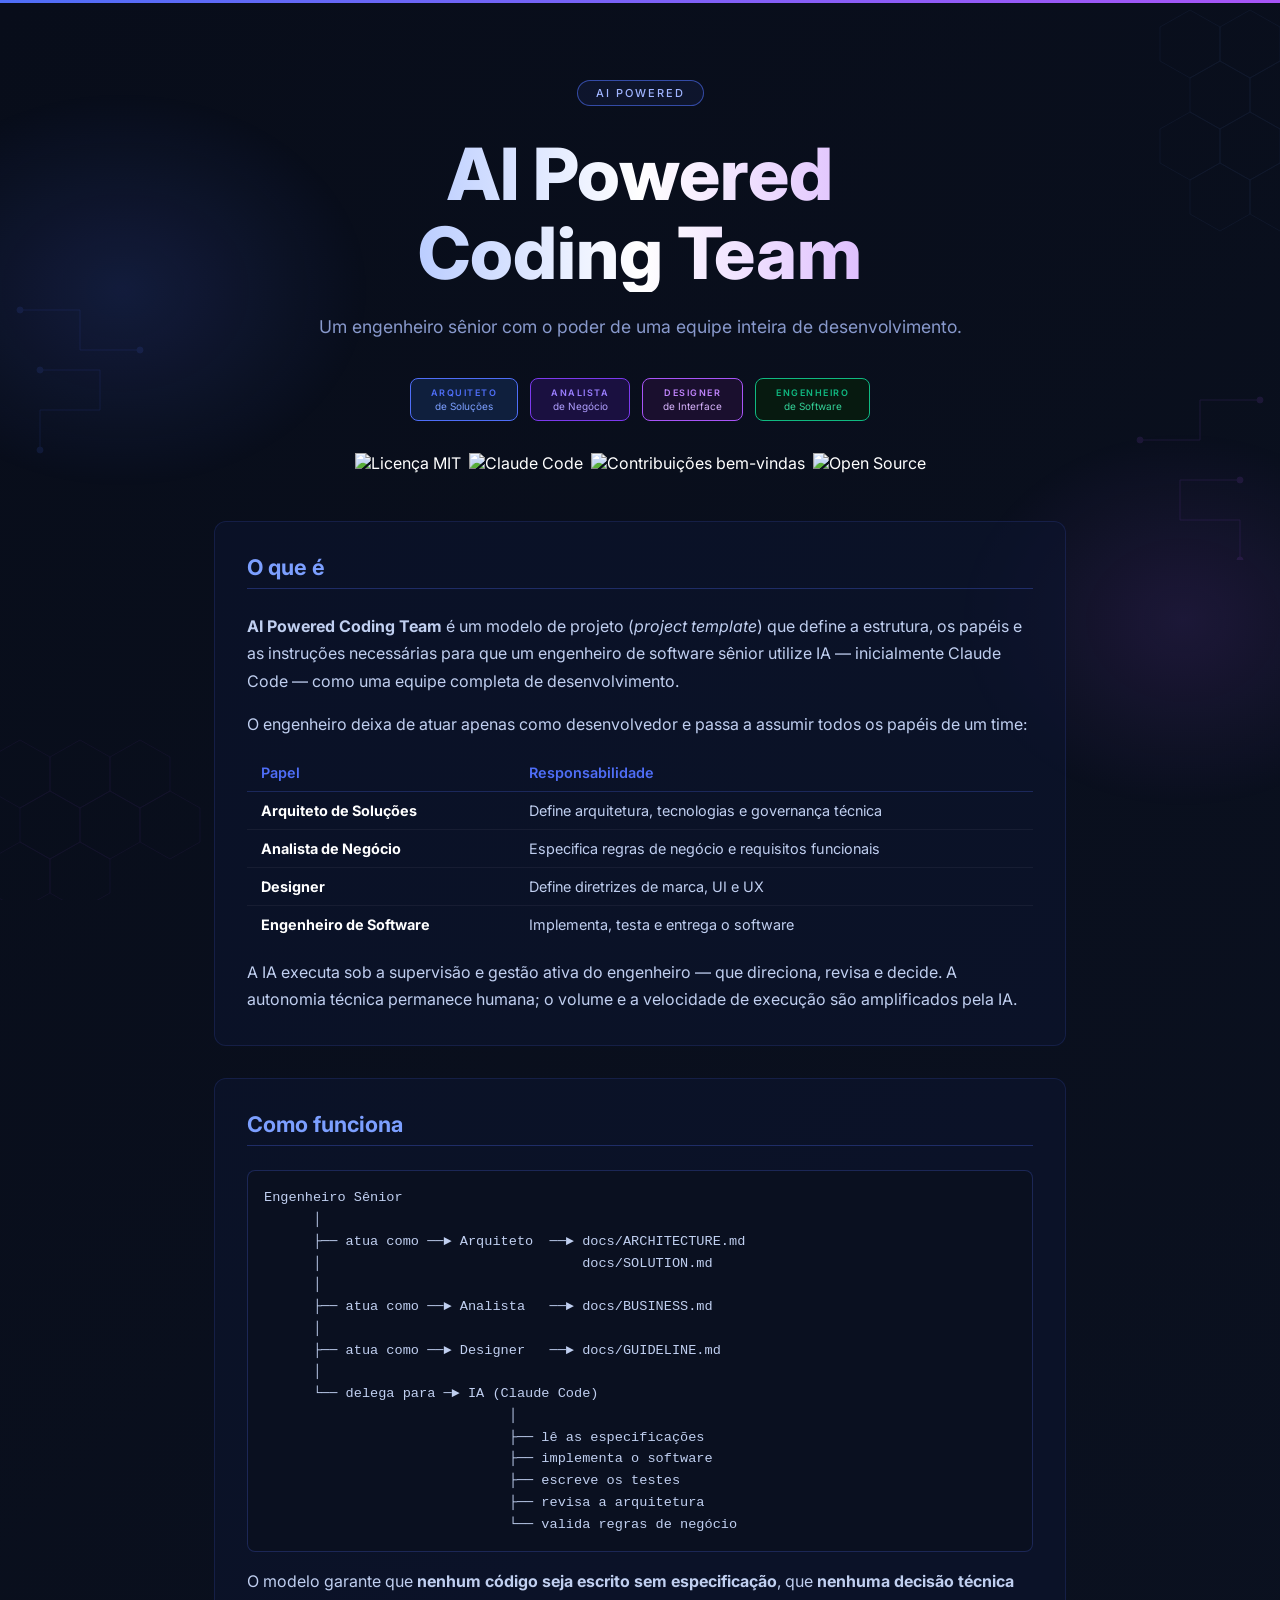
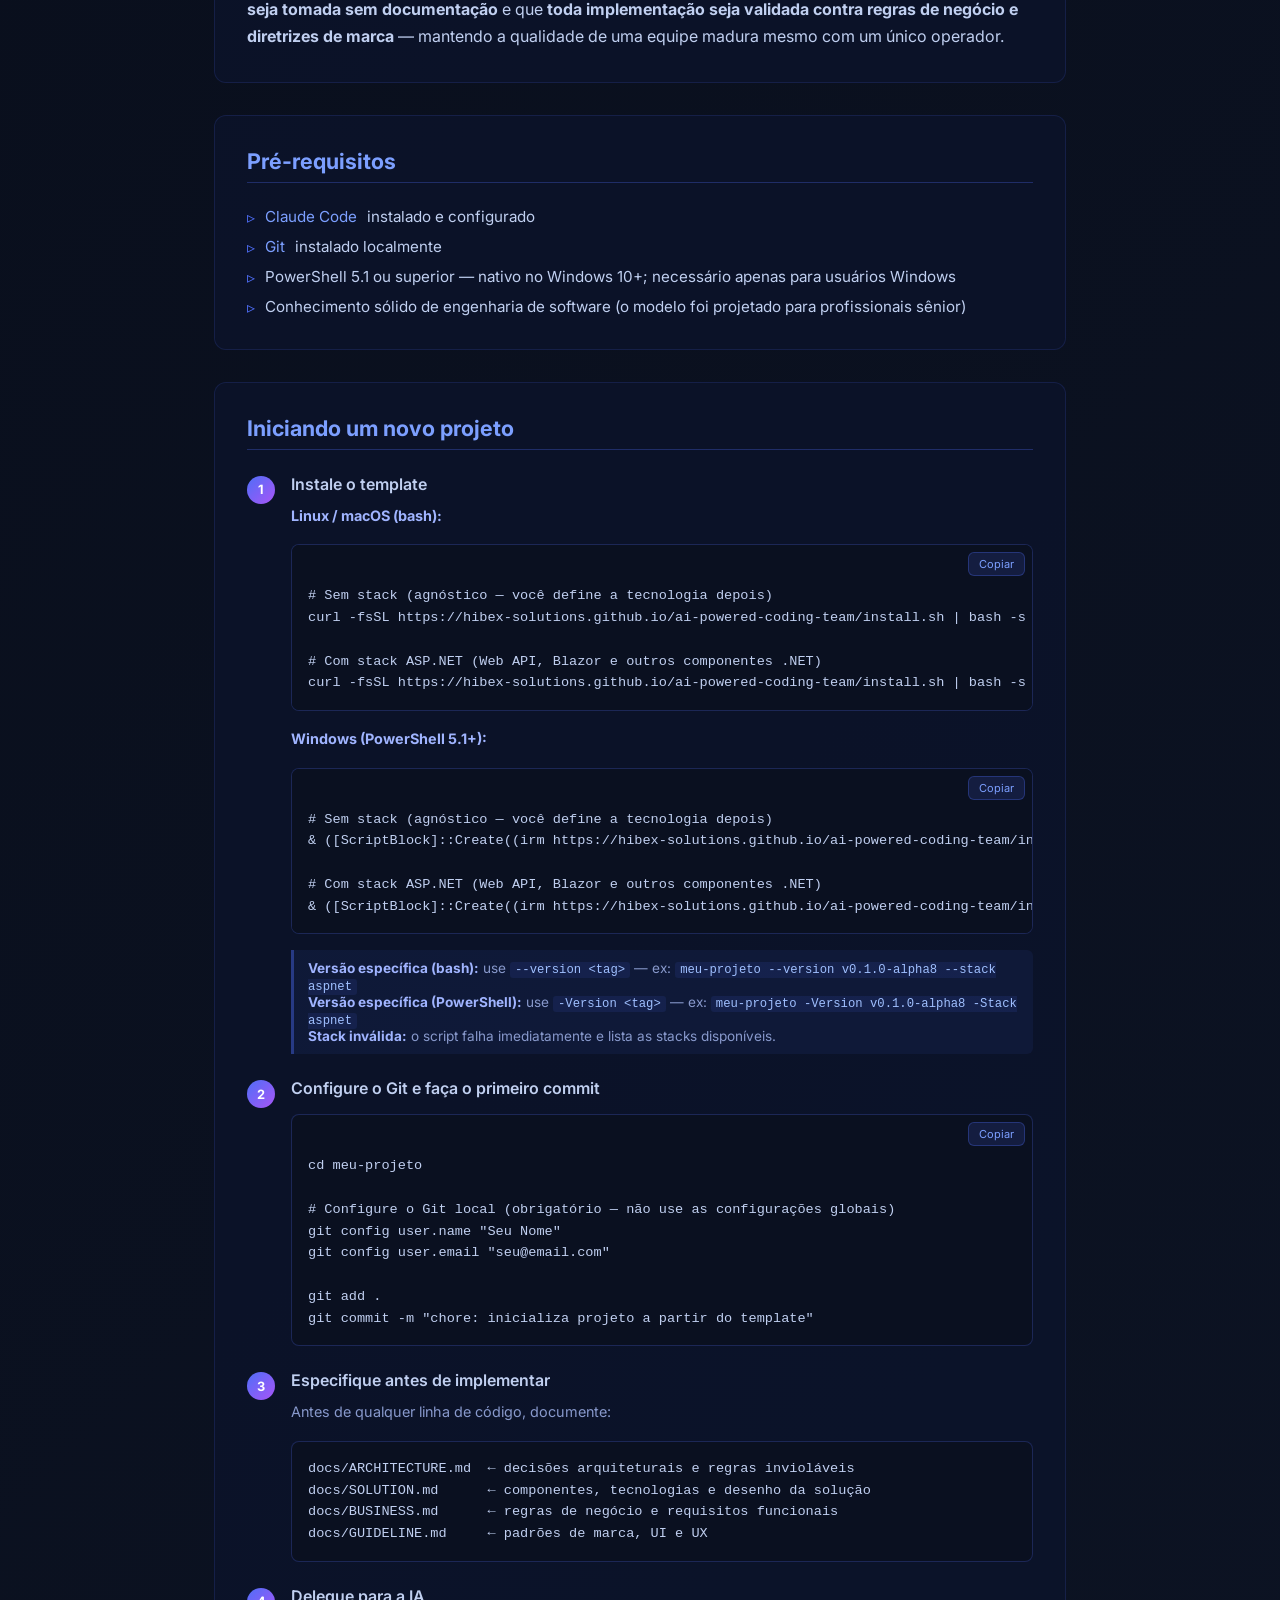
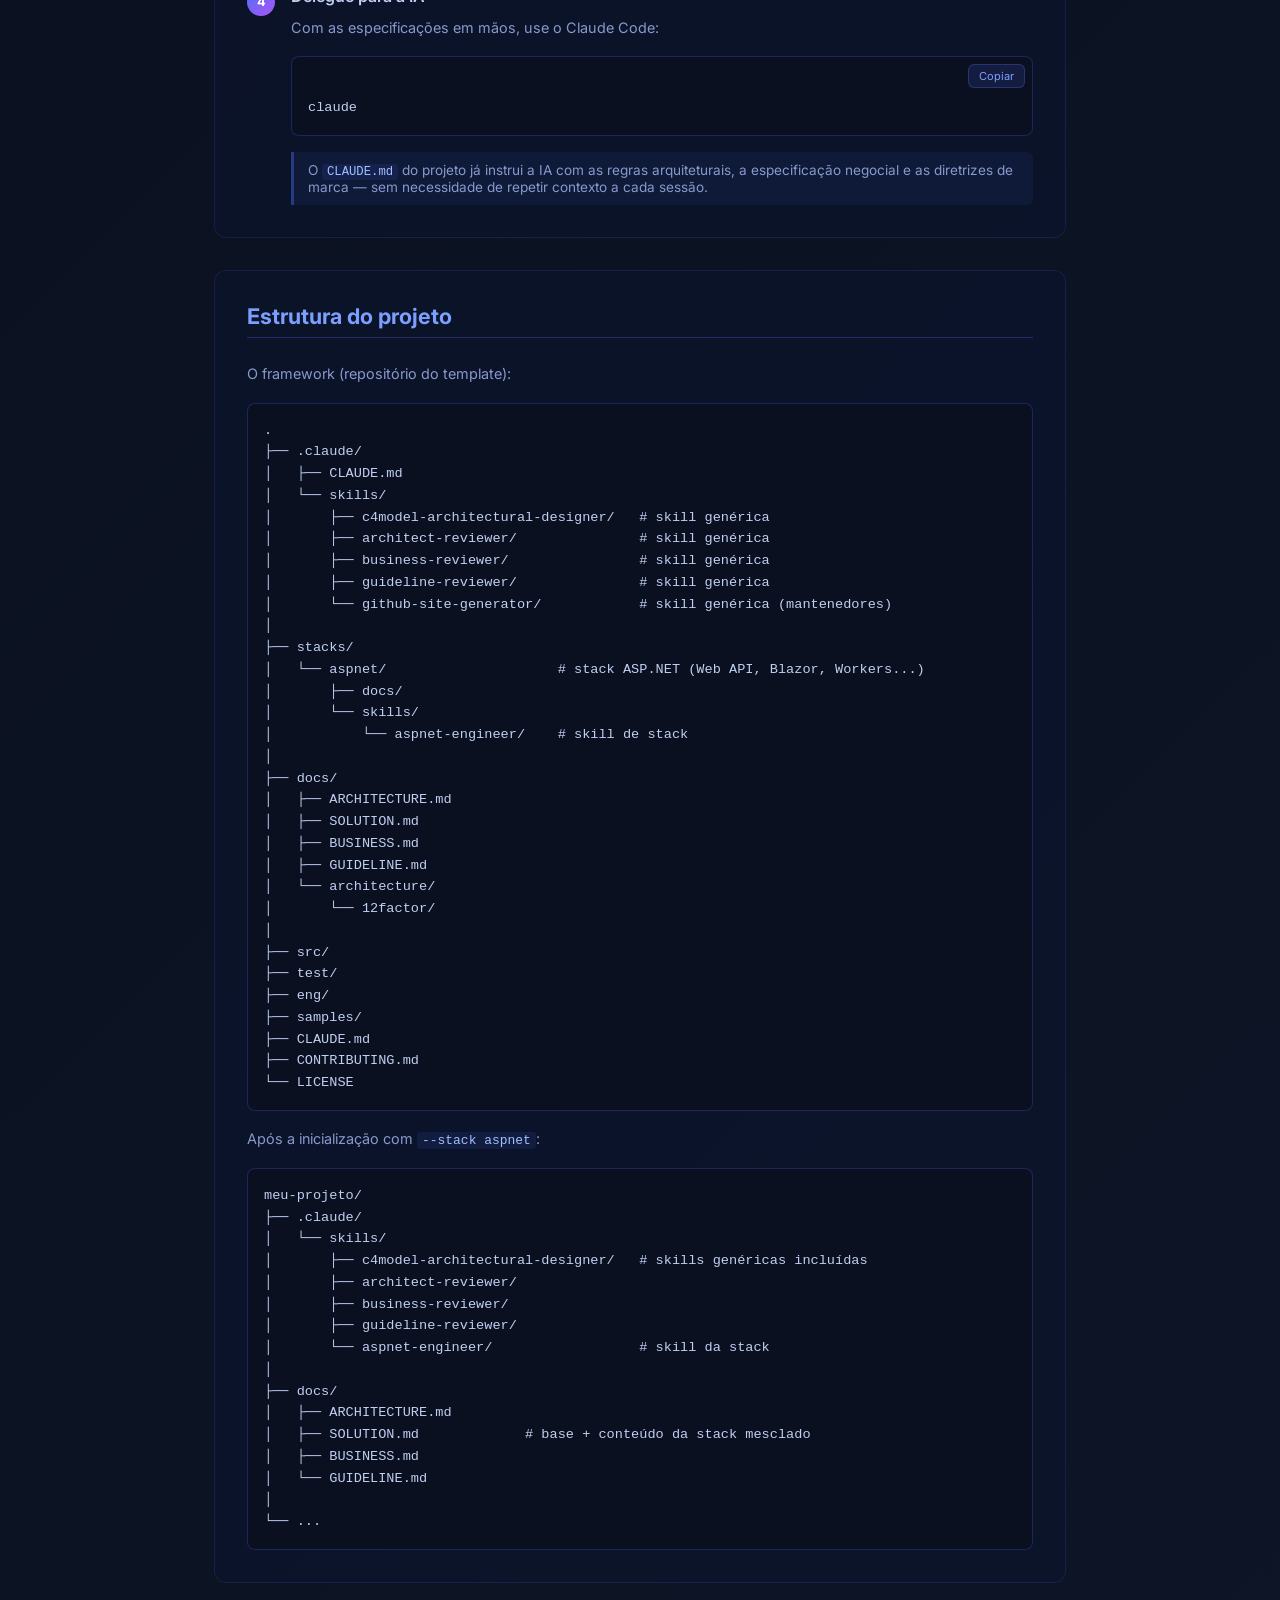
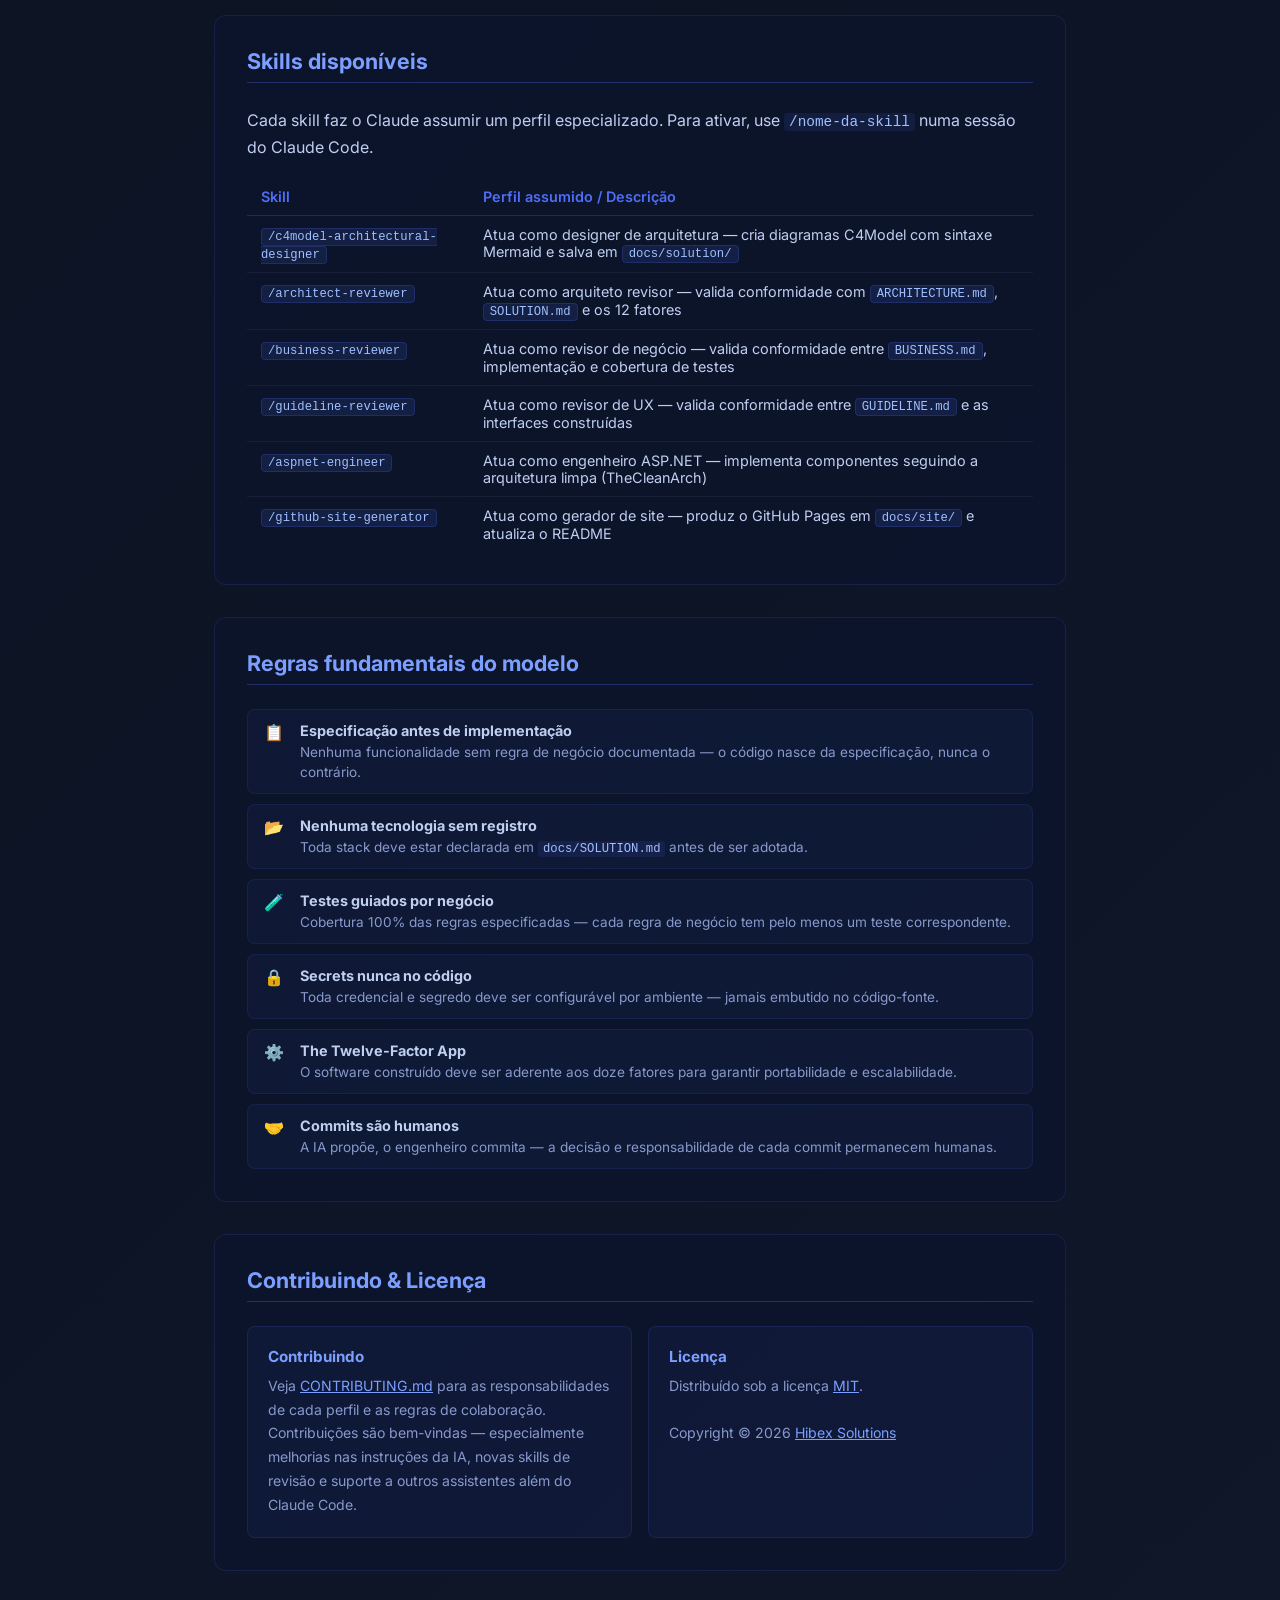
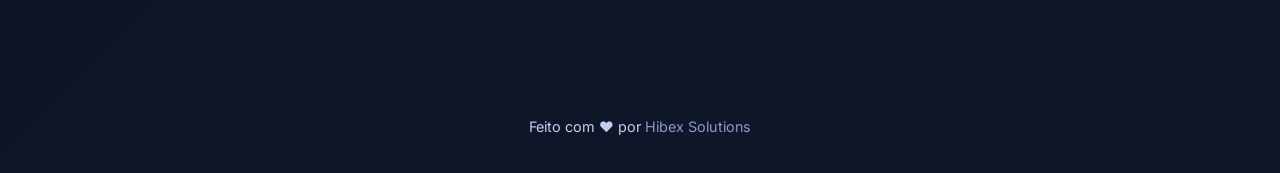
==== commit 69e60dbb: "Atualiza site" ====
--- a/docs/site/index.html
+++ b/docs/site/index.html
@@ -27,59 +27,71 @@
     html { scroll-behavior: smooth; }
 
     body {
-      background: linear-gradient(135deg, var(--bg-deep), var(--bg-surface));
+      background: linear-gradient(135deg, #080d1a, #0f1729);
       font-family: 'Inter', 'Segoe UI', sans-serif;
       color: #ffffff;
       min-height: 100vh;
-      line-height: 1.6;
-    }
-
-    /* ── Top bar ── */
+      position: relative;
+    }
+
+    /* Top bar */
     .top-bar {
-      position: fixed; top: 0; left: 0; right: 0; height: 3px;
-      background: linear-gradient(90deg, var(--accent-blue), var(--accent-purple));
+      position: fixed;
+      top: 0; left: 0; right: 0;
+      height: 3px;
+      background: linear-gradient(90deg, #4f6ef7, #a855f7);
       z-index: 100;
       pointer-events: none;
     }
 
-    /* ── Glow blobs ── */
+    /* Glow blobs */
     .glow-left {
-      position: fixed; top: 10%; left: -10%;
+      position: fixed;
+      top: 10%; left: -10%;
       width: 500px; height: 400px;
       background: radial-gradient(ellipse, rgba(79,110,247,0.15) 0%, transparent 70%);
-      pointer-events: none; z-index: 0;
+      pointer-events: none;
+      z-index: 0;
     }
     .glow-right {
-      position: fixed; bottom: 10%; right: -10%;
+      position: fixed;
+      bottom: 10%; right: -10%;
       width: 450px; height: 380px;
       background: radial-gradient(ellipse, rgba(168,85,247,0.12) 0%, transparent 70%);
-      pointer-events: none; z-index: 0;
-    }
-
-    /* ── Hex / circuit decorations ── */
+      pointer-events: none;
+      z-index: 0;
+    }
+
+    /* Hex & circuit decorations */
     .deco { position: fixed; pointer-events: none; z-index: 0; }
 
-    /* ── Layout ── */
-    .page-wrapper {
-      position: relative; z-index: 1;
-      max-width: 900px; margin: 0 auto;
-      padding: 80px 24px 64px;
-    }
-
-    /* ── Header ── */
-    header { text-align: center; padding: 48px 0 56px; }
+    /* Layout */
+    .container {
+      max-width: 900px;
+      margin: 0 auto;
+      padding: 0 24px;
+      position: relative;
+      z-index: 1;
+    }
+
+    /* Header */
+    header {
+      text-align: center;
+      padding: 80px 0 48px;
+    }
 
     .badge-ai {
-      display: inline-block;
+      display: inline-flex;
+      align-items: center;
+      padding: 5px 18px;
+      border-radius: 20px;
       border: 1px solid rgba(79,110,247,0.6);
-      border-radius: 20px;
-      padding: 4px 18px;
-      font-size: 0.7rem;
-      font-weight: 600;
+      background: rgba(79,110,247,0.08);
+      color: #a0b4ff;
+      font-size: 11px;
+      font-weight: 500;
       letter-spacing: 2px;
-      color: #a0b4ff;
-      margin-bottom: 20px;
-      background: rgba(79,110,247,0.08);
+      margin-bottom: 28px;
     }
 
     h1 {
@@ -90,16 +102,17 @@
       -webkit-text-fill-color: transparent;
       background-clip: text;
       line-height: 1.1;
-      margin-bottom: 16px;
+      margin-bottom: 20px;
     }
 
     .tagline {
+      color: #8899cc;
       font-size: 1.1rem;
-      color: var(--text-secondary);
-      margin-bottom: 32px;
-      letter-spacing: 0.3px;
-    }
-
+      font-weight: 400;
+      margin-bottom: 36px;
+    }
+
+    /* Role badges */
     .role-badges {
       display: flex;
       flex-wrap: wrap;
@@ -111,137 +124,161 @@
     .role-badge {
       padding: 8px 20px;
       border-radius: 8px;
-      font-size: 0.75rem;
+      text-align: center;
+    }
+    .role-badge .role-title {
+      display: block;
+      font-size: 9px;
       font-weight: 600;
-      letter-spacing: 1px;
-    }
-    .role-badge .sub { display: block; font-size: 0.72rem; font-weight: 400; letter-spacing: 0; margin-top: 2px; }
-    .role-badge.arquiteto  { border: 1px solid #4f6ef7; background: #0f1f3d; color: #4f6ef7; }
-    .role-badge.arquiteto .sub  { color: #7c9fff; }
-    .role-badge.analista   { border: 1px solid #7c3aed; background: #1a1040; color: #9b7fff; }
-    .role-badge.analista .sub   { color: #b09fff; }
-    .role-badge.designer   { border: 1px solid #a855f7; background: #1a0f2e; color: #c084fc; }
-    .role-badge.designer .sub   { color: #d8b4fe; }
-    .role-badge.engenheiro { border: 1px solid #10b981; background: #071a10; color: #10b981; }
-    .role-badge.engenheiro .sub { color: #34d399; }
-
+      letter-spacing: 1.5px;
+      margin-bottom: 2px;
+    }
+    .role-badge .role-sub {
+      display: block;
+      font-size: 10px;
+    }
+    .role-badge.arquiteto  { background: #0f1f3d; border: 1px solid #4f6ef7; }
+    .role-badge.arquiteto  .role-title { color: #4f6ef7; }
+    .role-badge.arquiteto  .role-sub   { color: #7c9fff; }
+    .role-badge.analista   { background: #1a1040; border: 1px solid #7c3aed; }
+    .role-badge.analista   .role-title { color: #9b7fff; }
+    .role-badge.analista   .role-sub   { color: #b09fff; }
+    .role-badge.designer   { background: #1a0f2e; border: 1px solid #a855f7; }
+    .role-badge.designer   .role-title { color: #c084fc; }
+    .role-badge.designer   .role-sub   { color: #d8b4fe; }
+    .role-badge.engenheiro { background: #071a10; border: 1px solid #10b981; }
+    .role-badge.engenheiro .role-title { color: #10b981; }
+    .role-badge.engenheiro .role-sub   { color: #34d399; }
+
+    /* Shields */
     .shields {
-      display: flex; flex-wrap: wrap; gap: 8px;
-      justify-content: center; align-items: center;
-    }
-    .shields img { display: block; height: 20px; }
-
-    /* ── Sections ── */
+      display: flex;
+      flex-wrap: wrap;
+      gap: 8px;
+      justify-content: center;
+      align-items: center;
+    }
+    .shields img {
+      display: block;
+      height: 20px;
+    }
+
+    /* Main content */
+    main { padding-bottom: 80px; }
+
     section {
+      margin-bottom: 32px;
+    }
+
+    .card {
       background: rgba(13,21,48,0.6);
       border: 1px solid rgba(79,110,247,0.15);
       border-radius: 12px;
       padding: 32px;
-      margin-bottom: 24px;
       overflow: hidden;
     }
 
     h2 {
       color: #7c9fff;
-      font-size: 1.3rem;
+      font-size: 1.35rem;
       font-weight: 700;
       border-bottom: 1px solid rgba(79,110,247,0.3);
       padding-bottom: 8px;
-      margin-bottom: 20px;
-    }
-
-    h3 {
+      margin-bottom: 24px;
+    }
+
+    p { color: #c0cff0; line-height: 1.7; margin-bottom: 16px; }
+    p:last-child { margin-bottom: 0; }
+
+    /* Tables */
+    table {
+      width: 100%;
+      border-collapse: collapse;
+      font-size: 0.9rem;
+    }
+    th {
+      color: #4f6ef7;
+      font-weight: 600;
+      text-align: left;
+      padding: 10px 14px;
+      border-bottom: 1px solid rgba(79,110,247,0.25);
+    }
+    td {
+      padding: 10px 14px;
+      border-bottom: 1px solid rgba(255,255,255,0.05);
       color: #c0cff0;
-      font-size: 1rem;
-      font-weight: 600;
-      margin: 20px 0 10px;
-    }
-    h3:first-child { margin-top: 0; }
-
-    p { color: var(--text-secondary); margin-bottom: 12px; line-height: 1.7; }
-    p:last-child { margin-bottom: 0; }
-
-    a { color: #7c9fff; text-decoration: none; }
-    a:hover { text-decoration: underline; }
-
-    code {
-      background: rgba(79,110,247,0.15);
-      border: 1px solid rgba(79,110,247,0.25);
+      vertical-align: top;
+    }
+    tr:last-child td { border-bottom: none; }
+    td strong { color: #ffffff; }
+    td code {
+      background: rgba(79,110,247,0.12);
+      border: 1px solid rgba(79,110,247,0.2);
       border-radius: 4px;
       padding: 1px 6px;
-      font-family: 'Fira Code', 'Cascadia Code', monospace;
       font-size: 0.85em;
-      color: #c0cff0;
-    }
-
-    /* ── Code blocks ── */
+      color: #a0c0ff;
+      font-family: 'Consolas', 'Monaco', monospace;
+    }
+
+    /* Code blocks */
     .code-block {
       position: relative;
       min-width: 0;
       max-width: 100%;
-      margin: 12px 0;
-    }
-    .code-block pre {
+      margin: 16px 0;
+    }
+    .code-block:last-child { margin-bottom: 0; }
+    .code-block:has(.copy-btn) pre { padding-top: 40px; }
+
+    pre {
       background: #0a1020;
       border: 1px solid rgba(79,110,247,0.25);
       border-radius: 8px;
+      padding: 16px;
       color: #c0cff0;
       overflow-x: auto;
       max-width: 100%;
-      font-family: 'Fira Code', 'Cascadia Code', monospace;
-      font-size: 0.82rem;
+      font-size: 0.85rem;
       line-height: 1.6;
-      white-space: pre;
-    }
-    .code-block:has(.copy-btn) pre { padding: 40px 16px 16px; }
-    .code-block:not(:has(.copy-btn)) pre { padding: 16px; }
+      font-family: 'Consolas', 'Monaco', 'Courier New', monospace;
+    }
+
+    code {
+      font-family: 'Consolas', 'Monaco', 'Courier New', monospace;
+      font-size: 0.9em;
+      color: #a0c0ff;
+      background: rgba(79,110,247,0.1);
+      border-radius: 3px;
+      padding: 1px 5px;
+    }
+    pre code {
+      background: none;
+      padding: 0;
+      color: inherit;
+      font-size: inherit;
+    }
 
     .copy-btn {
-      position: absolute; top: 8px; right: 8px;
       background: rgba(79,110,247,0.15);
       border: 1px solid rgba(79,110,247,0.3);
       color: #7c9fff;
       border-radius: 6px;
+      position: absolute;
+      top: 8px; right: 8px;
       padding: 4px 10px;
-      font-size: 0.72rem;
+      font-size: 11px;
       cursor: pointer;
+      transition: background 0.2s, color 0.2s;
       font-family: 'Inter', sans-serif;
-      transition: background 0.2s;
-    }
-    .copy-btn:hover { background: rgba(79,110,247,0.28); }
-    .copy-btn.copied { color: #10b981; border-color: rgba(16,185,129,0.4); }
-
-    .lang-label {
-      position: absolute; top: 10px; left: 14px;
-      font-size: 0.68rem; color: #3a4a6a;
-      font-family: 'Inter', sans-serif;
-      letter-spacing: 0.5px;
-    }
-
-    /* ── Tables ── */
-    table { width: 100%; border-collapse: collapse; margin: 12px 0; }
-    th {
-      color: var(--accent-blue);
-      font-size: 0.8rem;
-      font-weight: 600;
-      text-align: left;
-      padding: 10px 12px;
-      border-bottom: 1px solid rgba(79,110,247,0.3);
-      letter-spacing: 0.5px;
-      text-transform: uppercase;
-    }
-    td {
-      padding: 10px 12px;
-      color: var(--text-secondary);
-      border-bottom: 1px solid rgba(255,255,255,0.05);
-      font-size: 0.9rem;
-    }
-    td:first-child { color: #c0cff0; }
-    tr:last-child td { border-bottom: none; }
-
-    /* ── Steps ── */
+    }
+    .copy-btn:hover { background: rgba(79,110,247,0.3); color: #fff; }
+    .copy-btn.copied { background: rgba(16,185,129,0.2); border-color: rgba(16,185,129,0.4); color: #34d399; }
+
+    /* Steps */
     .step {
-      display: flex; gap: 16px;
+      display: flex;
+      gap: 16px;
       margin-bottom: 24px;
       align-items: flex-start;
     }
@@ -254,13 +291,60 @@
       font-size: 0.8rem; font-weight: 700; color: #fff;
       margin-top: 2px;
     }
-    .step-body { min-width: 0; flex: 1; }
-    .step-body h3 { margin-top: 0; margin-bottom: 8px; }
-
-    /* ── Rules ── */
-    .rules-list { display: flex; flex-direction: column; gap: 10px; }
+    .step-body {
+      min-width: 0;
+      flex: 1;
+    }
+    .step-body h3 {
+      color: #c0cff0;
+      font-size: 1rem;
+      font-weight: 600;
+      margin-bottom: 10px;
+    }
+    .step-note {
+      background: rgba(79,110,247,0.07);
+      border-left: 3px solid rgba(79,110,247,0.4);
+      border-radius: 0 6px 6px 0;
+      padding: 10px 14px;
+      margin-top: 10px;
+      font-size: 0.85rem;
+      color: #8899cc;
+    }
+    .step-note strong { color: #a0b4ff; }
+
+    /* Prereqs list */
+    .prereq-list {
+      list-style: none;
+      display: flex;
+      flex-direction: column;
+      gap: 10px;
+    }
+    .prereq-list li {
+      display: flex;
+      align-items: flex-start;
+      gap: 10px;
+      color: #c0cff0;
+      font-size: 0.95rem;
+    }
+    .prereq-list li::before {
+      content: '\25B9';
+      color: #4f6ef7;
+      font-size: 1rem;
+      flex-shrink: 0;
+    }
+    .prereq-list a { color: #7c9fff; text-decoration: none; }
+    .prereq-list a:hover { text-decoration: underline; }
+
+    /* Rules list */
+    .rules-list {
+      display: flex;
+      flex-direction: column;
+      gap: 10px;
+    }
     .rule-item {
-      display: flex; gap: 12px; align-items: flex-start;
+      display: flex;
+      gap: 12px;
+      align-items: flex-start;
       padding: 12px 16px;
       background: rgba(79,110,247,0.05);
       border: 1px solid rgba(79,110,247,0.12);
@@ -270,149 +354,177 @@
     .rule-text strong { color: #c0cff0; display: block; margin-bottom: 2px; font-size: 0.9rem; }
     .rule-text span   { color: #8899cc; font-size: 0.85rem; }
 
-    /* ── Footer ── */
+    /* Contrib section */
+    .contrib-grid {
+      display: grid;
+      grid-template-columns: 1fr 1fr;
+      gap: 16px;
+    }
+    @media (max-width: 600px) { .contrib-grid { grid-template-columns: 1fr; } }
+
+    .contrib-card {
+      background: rgba(79,110,247,0.06);
+      border: 1px solid rgba(79,110,247,0.15);
+      border-radius: 8px;
+      padding: 20px;
+    }
+    .contrib-card h3 { color: #7c9fff; font-size: 0.95rem; margin-bottom: 8px; }
+    .contrib-card p  { font-size: 0.88rem; color: #8899cc; margin-bottom: 0; }
+
+    /* Links */
+    a { color: #7c9fff; }
+
+    /* Footer */
     footer {
       text-align: center;
-      padding: 32px 0 16px;
-      color: var(--text-muted);
-      font-size: 0.85rem;
-      position: relative; z-index: 1;
-    }
-    footer a { color: var(--text-secondary); }
-
-    /* ── Responsive ── */
+      padding: 32px 0 40px;
+      color: #3a4a6a;
+      font-size: 0.9rem;
+      position: relative;
+      z-index: 1;
+    }
+    footer a { color: #8899cc; text-decoration: none; }
+    footer a:hover { color: #c084fc; }
+
+    /* Responsive */
     @media (max-width: 600px) {
-      .page-wrapper { padding: 72px 16px 48px; }
-      section { padding: 20px; }
-      .role-badges { gap: 8px; }
+      .card { padding: 20px; }
+      header { padding: 60px 0 36px; }
     }
   </style>
 </head>
 <body>
 
-<!-- Top bar -->
-<div class="top-bar"></div>
-
-<!-- Glow blobs -->
-<div class="glow-left"></div>
-<div class="glow-right"></div>
-
-<!-- Hex grid top-right -->
-<svg class="deco" style="top:0;right:0;opacity:0.07" width="320" height="250" viewBox="0 0 320 250" fill="none" xmlns="http://www.w3.org/2000/svg">
-  <g stroke="#7c9fff" stroke-width="0.8">
-    <polygon points="30,20 60,37 60,71 30,88 0,71 0,37"/>
-    <polygon points="90,20 120,37 120,71 90,88 60,71 60,37"/>
-    <polygon points="150,20 180,37 180,71 150,88 120,71 120,37"/>
-    <polygon points="210,20 240,37 240,71 210,88 180,71 180,37"/>
-    <polygon points="270,20 300,37 300,71 270,88 240,71 240,37"/>
-    <polygon points="60,71 90,88 90,122 60,139 30,122 30,88"/>
-    <polygon points="120,71 150,88 150,122 120,139 90,122 90,88"/>
-    <polygon points="180,71 210,88 210,122 180,139 150,122 150,88"/>
-    <polygon points="240,71 270,88 270,122 240,139 210,122 210,88"/>
-    <polygon points="300,71 330,88 330,122 300,139 270,122 270,88"/>
-    <polygon points="30,122 60,139 60,173 30,190 0,173 0,139"/>
-    <polygon points="90,122 120,139 120,173 90,190 60,173 60,139"/>
-    <polygon points="150,122 180,139 180,173 150,190 120,173 120,139"/>
-    <polygon points="210,122 240,139 240,173 210,190 180,173 180,139"/>
-  </g>
-</svg>
-
-<!-- Hex grid bottom-left -->
-<svg class="deco" style="bottom:0;left:0;opacity:0.07" width="280" height="220" viewBox="0 0 280 220" fill="none" xmlns="http://www.w3.org/2000/svg">
-  <g stroke="#a855f7" stroke-width="0.8">
-    <polygon points="20,30 50,47 50,81 20,98 -10,81 -10,47"/>
-    <polygon points="80,30 110,47 110,81 80,98 50,81 50,47"/>
-    <polygon points="140,30 170,47 170,81 140,98 110,81 110,47"/>
-    <polygon points="200,30 230,47 230,81 200,98 170,81 170,47"/>
-    <polygon points="50,81 80,98 80,132 50,149 20,132 20,98"/>
-    <polygon points="110,81 140,98 140,132 110,149 80,132 80,98"/>
-    <polygon points="170,81 200,98 200,132 170,149 140,132 140,98"/>
-    <polygon points="230,81 260,98 260,132 230,149 200,132 200,98"/>
-    <polygon points="20,132 50,149 50,183 20,200 -10,183 -10,149"/>
-    <polygon points="80,132 110,149 110,183 80,200 50,183 50,149"/>
-    <polygon points="140,132 170,149 170,183 140,200 110,183 110,149"/>
-  </g>
-</svg>
-
-<!-- Circuit lines left -->
-<svg class="deco" style="top:20%;left:0;opacity:0.12" width="200" height="200" viewBox="0 0 200 200" fill="none" xmlns="http://www.w3.org/2000/svg">
-  <g stroke="#4f6ef7" stroke-width="1">
-    <path d="M 20,40 L 80,40 L 80,80 L 140,80"/>
-    <circle cx="20" cy="40" r="3" fill="#4f6ef7"/>
-    <circle cx="140" cy="80" r="3" fill="#4f6ef7"/>
-    <path d="M 40,120 L 100,120 L 100,160 L 40,160 L 40,200"/>
-    <circle cx="40" cy="120" r="3" fill="#4f6ef7"/>
-    <circle cx="40" cy="200" r="3" fill="#4f6ef7"/>
-  </g>
-</svg>
-
-<!-- Circuit lines right -->
-<svg class="deco" style="top:30%;right:0;opacity:0.12" width="200" height="200" viewBox="0 0 200 200" fill="none" xmlns="http://www.w3.org/2000/svg">
-  <g stroke="#a855f7" stroke-width="1">
-    <path d="M 180,40 L 120,40 L 120,80 L 60,80"/>
-    <circle cx="180" cy="40" r="3" fill="#a855f7"/>
-    <circle cx="60" cy="80" r="3" fill="#a855f7"/>
-    <path d="M 160,140 L 100,140 L 100,180 L 160,180 L 160,200"/>
-    <circle cx="160" cy="140" r="3" fill="#a855f7"/>
-    <circle cx="160" cy="200" r="3" fill="#a855f7"/>
-  </g>
-</svg>
-
-<div class="page-wrapper">
-
-  <!-- ── HEADER ── -->
-  <header>
-    <div class="badge-ai">AI POWERED</div>
-    <h1>AI Powered<br>Coding Team</h1>
-    <p class="tagline">Um engenheiro sênior com o poder de uma equipe inteira de desenvolvimento.</p>
-
-    <div class="role-badges">
-      <div class="role-badge arquiteto">ARQUITETO<span class="sub">de Soluções</span></div>
-      <div class="role-badge analista">ANALISTA<span class="sub">de Negócio</span></div>
-      <div class="role-badge designer">DESIGNER<span class="sub">de Interface</span></div>
-      <div class="role-badge engenheiro">ENGENHEIRO<span class="sub">de Software</span></div>
-    </div>
-
-    <div class="shields">
-      <a href="https://github.com/Hibex-Solutions/ai-powered-coding-team/blob/main/LICENSE">
-        <img src="https://img.shields.io/badge/licença-MIT-4f6ef7?style=flat-square" alt="Licença MIT">
-      </a>
-      <a href="https://www.anthropic.com/claude-code">
-        <img src="https://img.shields.io/badge/Claude_Code-compatible-a855f7?style=flat-square&logo=anthropic" alt="Claude Code">
-      </a>
-      <a href="https://github.com/Hibex-Solutions/ai-powered-coding-team/blob/main/CONTRIBUTING.md">
-        <img src="https://img.shields.io/badge/contribuição-bem--vinda-10b981?style=flat-square" alt="Contribuições bem-vindas">
-      </a>
-      <img src="https://img.shields.io/badge/Open_Source-♥-ff6b6b?style=flat-square" alt="Open Source">
-    </div>
-  </header>
-
-  <main>
-
-    <!-- ── O QUE É ── -->
-    <section>
-      <h2>O que é</h2>
-      <p><strong style="color:#c0cff0">AI Powered Coding Team</strong> é um modelo de projeto (<em>project template</em>) que define a estrutura, os papéis e as instruções necessárias para que um engenheiro de software sênior utilize IA — inicialmente Claude Code — como uma equipe completa de desenvolvimento.</p>
-      <p>O engenheiro deixa de atuar apenas como desenvolvedor e passa a assumir todos os papéis de um time:</p>
-      <table>
-        <thead>
-          <tr><th>Papel</th><th>Responsabilidade</th></tr>
-        </thead>
-        <tbody>
-          <tr><td><strong>Arquiteto de Soluções</strong></td><td>Define arquitetura, tecnologias e governança técnica</td></tr>
-          <tr><td><strong>Analista de Negócio</strong></td><td>Especifica regras de negócio e requisitos funcionais</td></tr>
-          <tr><td><strong>Designer</strong></td><td>Define diretrizes de marca, UI e UX</td></tr>
-          <tr><td><strong>Engenheiro de Software</strong></td><td>Implementa, testa e entrega o software</td></tr>
-        </tbody>
-      </table>
-      <p>A IA executa sob a supervisão e gestão ativa do engenheiro — que direciona, revisa e decide. A autonomia técnica permanece humana; o volume e a velocidade de execução são amplificados pela IA.</p>
-    </section>
-
-    <!-- ── COMO FUNCIONA ── -->
-    <section>
-      <h2>Como funciona</h2>
-      <div class="code-block">
-        <pre>Engenheiro Sênior
+  <!-- Top bar -->
+  <div class="top-bar"></div>
+
+  <!-- Glow blobs -->
+  <div class="glow-left"></div>
+  <div class="glow-right"></div>
+
+  <!-- Hex grid top right -->
+  <svg class="deco" style="top:0;right:0;opacity:0.07" width="320" height="280" viewBox="0 0 320 280" fill="none" xmlns="http://www.w3.org/2000/svg">
+    <g stroke="#7c9fff" stroke-width="0.8">
+      <polygon points="230,10 260,27 260,61 230,78 200,61 200,27"/>
+      <polygon points="290,10 320,27 320,61 290,78 260,61 260,27"/>
+      <polygon points="260,61 290,78 290,112 260,129 230,112 230,78"/>
+      <polygon points="320,61 350,78 350,112 320,129 290,112 290,78"/>
+      <polygon points="230,112 260,129 260,163 230,180 200,163 200,129"/>
+      <polygon points="290,112 320,129 320,163 290,180 260,163 260,129"/>
+      <polygon points="260,163 290,180 290,214 260,231 230,214 230,180"/>
+      <polygon points="320,163 350,180 350,214 320,231 290,214 290,180"/>
+    </g>
+  </svg>
+
+  <!-- Hex grid bottom left -->
+  <svg class="deco" style="bottom:0;left:0;opacity:0.07" width="280" height="240" viewBox="0 0 280 240" fill="none" xmlns="http://www.w3.org/2000/svg">
+    <g stroke="#a855f7" stroke-width="0.8">
+      <polygon points="20,80 50,97 50,131 20,148 -10,131 -10,97"/>
+      <polygon points="80,80 110,97 110,131 80,148 50,131 50,97"/>
+      <polygon points="140,80 170,97 170,131 140,148 110,131 110,97"/>
+      <polygon points="50,131 80,148 80,182 50,199 20,182 20,148"/>
+      <polygon points="110,131 140,148 140,182 110,199 80,182 80,148"/>
+      <polygon points="170,131 200,148 200,182 170,199 140,182 140,148"/>
+      <polygon points="20,182 50,199 50,233 20,250 -10,233 -10,199"/>
+      <polygon points="80,182 110,199 110,233 80,250 50,233 50,199"/>
+    </g>
+  </svg>
+
+  <!-- Circuit lines left -->
+  <svg class="deco" style="top:30%;left:0;opacity:0.12" width="200" height="200" viewBox="0 0 200 200" fill="none" xmlns="http://www.w3.org/2000/svg">
+    <g stroke="#4f6ef7" stroke-width="1">
+      <path d="M 20,40 L 80,40 L 80,80 L 140,80"/>
+      <circle cx="20" cy="40" r="3" fill="#4f6ef7"/>
+      <circle cx="140" cy="80" r="3" fill="#4f6ef7"/>
+      <path d="M 40,100 L 100,100 L 100,140 L 40,140 L 40,180"/>
+      <circle cx="40" cy="100" r="3" fill="#4f6ef7"/>
+      <circle cx="40" cy="180" r="3" fill="#4f6ef7"/>
+    </g>
+  </svg>
+
+  <!-- Circuit lines right -->
+  <svg class="deco" style="top:40%;right:0;opacity:0.12" width="200" height="200" viewBox="0 0 200 200" fill="none" xmlns="http://www.w3.org/2000/svg">
+    <g stroke="#a855f7" stroke-width="1">
+      <path d="M 180,40 L 120,40 L 120,80 L 60,80"/>
+      <circle cx="180" cy="40" r="3" fill="#a855f7"/>
+      <circle cx="60" cy="80" r="3" fill="#a855f7"/>
+      <path d="M 160,120 L 100,120 L 100,160 L 160,160 L 160,200"/>
+      <circle cx="160" cy="120" r="3" fill="#a855f7"/>
+      <circle cx="160" cy="200" r="3" fill="#a855f7"/>
+    </g>
+  </svg>
+
+  <div class="container">
+
+    <!-- HEADER -->
+    <header>
+      <div class="badge-ai">AI POWERED</div>
+      <h1>AI Powered<br>Coding Team</h1>
+      <p class="tagline">Um engenheiro s&#234;nior com o poder de uma equipe inteira de desenvolvimento.</p>
+
+      <div class="role-badges">
+        <div class="role-badge arquiteto">
+          <span class="role-title">ARQUITETO</span>
+          <span class="role-sub">de Solu&#231;&#245;es</span>
+        </div>
+        <div class="role-badge analista">
+          <span class="role-title">ANALISTA</span>
+          <span class="role-sub">de Neg&#243;cio</span>
+        </div>
+        <div class="role-badge designer">
+          <span class="role-title">DESIGNER</span>
+          <span class="role-sub">de Interface</span>
+        </div>
+        <div class="role-badge engenheiro">
+          <span class="role-title">ENGENHEIRO</span>
+          <span class="role-sub">de Software</span>
+        </div>
+      </div>
+
+      <div class="shields">
+        <img src="https://img.shields.io/badge/licen%C3%A7a-MIT-4f6ef7?style=flat-square" alt="Licen&#231;a MIT"/>
+        <img src="https://img.shields.io/badge/Claude_Code-compatible-a855f7?style=flat-square&logo=anthropic" alt="Claude Code"/>
+        <img src="https://img.shields.io/badge/contribui%C3%A7%C3%A3o-bem--vinda-10b981?style=flat-square" alt="Contribui&#231;&#245;es bem-vindas"/>
+        <img src="https://img.shields.io/badge/Open_Source-%E2%99%A5-ff6b6b?style=flat-square" alt="Open Source"/>
+      </div>
+    </header>
+
+    <main>
+
+      <!-- O QUE É -->
+      <section>
+        <div class="card">
+          <h2>O que &#233;</h2>
+          <p>
+            <strong>AI Powered Coding Team</strong> &#233; um modelo de projeto (<em>project template</em>) que define a estrutura,
+            os pap&#233;is e as instru&#231;&#245;es necess&#225;rias para que um engenheiro de software s&#234;nior utilize IA &#8212; inicialmente Claude Code &#8212;
+            como uma equipe completa de desenvolvimento.
+          </p>
+          <p>O engenheiro deixa de atuar apenas como desenvolvedor e passa a assumir todos os pap&#233;is de um time:</p>
+          <table>
+            <thead>
+              <tr><th>Papel</th><th>Responsabilidade</th></tr>
+            </thead>
+            <tbody>
+              <tr><td><strong>Arquiteto de Solu&#231;&#245;es</strong></td><td>Define arquitetura, tecnologias e governan&#231;a t&#233;cnica</td></tr>
+              <tr><td><strong>Analista de Neg&#243;cio</strong></td><td>Especifica regras de neg&#243;cio e requisitos funcionais</td></tr>
+              <tr><td><strong>Designer</strong></td><td>Define diretrizes de marca, UI e UX</td></tr>
+              <tr><td><strong>Engenheiro de Software</strong></td><td>Implementa, testa e entrega o software</td></tr>
+            </tbody>
+          </table>
+          <p style="margin-top:16px">
+            A IA executa sob a supervis&#227;o e gest&#227;o ativa do engenheiro &#8212; que direciona, revisa e decide.
+            A autonomia t&#233;cnica permanece humana; o volume e a velocidade de execu&#231;&#227;o s&#227;o amplificados pela IA.
+          </p>
+        </div>
+      </section>
+
+      <!-- COMO FUNCIONA -->
+      <section>
+        <div class="card">
+          <h2>Como funciona</h2>
+          <div class="code-block">
+            <pre><code>Engenheiro S&#234;nior
       │
       ├── atua como ──► Arquiteto  ──► docs/ARCHITECTURE.md
       │                                docs/SOLUTION.md
@@ -423,132 +535,144 @@
       │
       └── delega para ─► IA (Claude Code)
                               │
-                              ├── lê as especificações
+                              ├── l&#234; as especifica&#231;&#245;es
                               ├── implementa o software
                               ├── escreve os testes
                               ├── revisa a arquitetura
-                              └── valida regras de negócio</pre>
-      </div>
-      <p>O modelo garante que <strong style="color:#c0cff0">nenhum código seja escrito sem especificação</strong>, que <strong style="color:#c0cff0">nenhuma decisão técnica seja tomada sem documentação</strong> e que <strong style="color:#c0cff0">toda implementação seja validada contra regras de negócio e diretrizes de marca</strong> — mantendo a qualidade de uma equipe madura mesmo com um único operador.</p>
-    </section>
-
-    <!-- ── PRÉ-REQUISITOS ── -->
-    <section>
-      <h2>Pré-requisitos</h2>
-      <ul style="color:var(--text-secondary);padding-left:20px;line-height:2">
-        <li><a href="https://www.anthropic.com/claude-code">Claude Code</a> instalado e configurado</li>
-        <li><a href="https://git-scm.com">Git</a> instalado localmente</li>
-        <li>PowerShell 5.1 ou superior — nativo no Windows 10+; necessário apenas para usuários Windows</li>
-        <li>Conhecimento sólido de engenharia de software (o modelo foi projetado para profissionais sênior)</li>
-      </ul>
-    </section>
-
-    <!-- ── INICIANDO ── -->
-    <section>
-      <h2>Iniciando um novo projeto</h2>
-
-      <div class="step">
-        <div class="step-num">1</div>
-        <div class="step-body">
-          <h3>Instale o template</h3>
-          <p><strong style="color:#c0cff0">Linux / macOS (bash):</strong></p>
-          <div class="code-block">
-            <span class="lang-label">bash</span>
-            <button class="copy-btn" onclick="copyCode(this)">Copiar</button>
-            <pre># Sem stack (agnóstico — você define a tecnologia depois)
+                              └── valida regras de neg&#243;cio</code></pre>
+          </div>
+          <p style="margin-top:16px">
+            O modelo garante que <strong>nenhum c&#243;digo seja escrito sem especifica&#231;&#227;o</strong>, que
+            <strong>nenhuma decis&#227;o t&#233;cnica seja tomada sem documenta&#231;&#227;o</strong> e que
+            <strong>toda implementa&#231;&#227;o seja validada contra regras de neg&#243;cio e diretrizes de marca</strong>
+            &#8212; mantendo a qualidade de uma equipe madura mesmo com um &#250;nico operador.
+          </p>
+        </div>
+      </section>
+
+      <!-- PRÉ-REQUISITOS -->
+      <section>
+        <div class="card">
+          <h2>Pr&#233;-requisitos</h2>
+          <ul class="prereq-list">
+            <li><a href="https://www.anthropic.com/claude-code">Claude Code</a> instalado e configurado</li>
+            <li><a href="https://git-scm.com">Git</a> instalado localmente</li>
+            <li>PowerShell 5.1 ou superior &#8212; nativo no Windows 10+; necess&#225;rio apenas para usu&#225;rios Windows</li>
+            <li>Conhecimento s&#243;lido de engenharia de software (o modelo foi projetado para profissionais s&#234;nior)</li>
+          </ul>
+        </div>
+      </section>
+
+      <!-- INSTALAÇÃO -->
+      <section>
+        <div class="card">
+          <h2>Iniciando um novo projeto</h2>
+
+          <div class="step">
+            <div class="step-num">1</div>
+            <div class="step-body">
+              <h3>Instale o template</h3>
+              <p style="font-size:0.9rem;color:#8899cc;margin-bottom:8px"><strong style="color:#a0b4ff">Linux / macOS (bash):</strong></p>
+              <div class="code-block">
+                <button class="copy-btn" onclick="copyCode(this)">Copiar</button>
+                <pre><code># Sem stack (agn&#243;stico &#8212; voc&#234; define a tecnologia depois)
 curl -fsSL https://hibex-solutions.github.io/ai-powered-coding-team/install.sh | bash -s -- meu-projeto
 
-# Com stack .NET Web API
-curl -fsSL https://hibex-solutions.github.io/ai-powered-coding-team/install.sh | bash -s -- meu-projeto --stack dotnet
-
-# Com stack .NET Blazor
-curl -fsSL https://hibex-solutions.github.io/ai-powered-coding-team/install.sh | bash -s -- meu-projeto --stack dotnetblazor</pre>
+# Com stack ASP.NET (Web API, Blazor e outros componentes .NET)
+curl -fsSL https://hibex-solutions.github.io/ai-powered-coding-team/install.sh | bash -s -- meu-projeto --stack aspnet</code></pre>
+              </div>
+              <p style="font-size:0.9rem;color:#8899cc;margin:12px 0 8px"><strong style="color:#a0b4ff">Windows (PowerShell 5.1+):</strong></p>
+              <div class="code-block">
+                <button class="copy-btn" onclick="copyCode(this)">Copiar</button>
+                <pre><code># Sem stack (agn&#243;stico &#8212; voc&#234; define a tecnologia depois)
+&amp; ([ScriptBlock]::Create((irm https://hibex-solutions.github.io/ai-powered-coding-team/install.ps1))) meu-projeto
+
+# Com stack ASP.NET (Web API, Blazor e outros componentes .NET)
+&amp; ([ScriptBlock]::Create((irm https://hibex-solutions.github.io/ai-powered-coding-team/install.ps1))) meu-projeto -Stack aspnet</code></pre>
+              </div>
+              <div class="step-note">
+                <strong>Vers&#227;o espec&#237;fica (bash):</strong> use <code>--version &lt;tag&gt;</code> &#8212; ex: <code>meu-projeto --version v0.1.0-alpha8 --stack aspnet</code><br>
+                <strong>Vers&#227;o espec&#237;fica (PowerShell):</strong> use <code>-Version &lt;tag&gt;</code> &#8212; ex: <code>meu-projeto -Version v0.1.0-alpha8 -Stack aspnet</code><br>
+                <strong>Stack inv&#225;lida:</strong> o script falha imediatamente e lista as stacks dispon&#237;veis.
+              </div>
+            </div>
           </div>
-          <p style="margin-top:16px"><strong style="color:#c0cff0">Windows (PowerShell 5.1+):</strong></p>
-          <div class="code-block">
-            <span class="lang-label">powershell</span>
-            <button class="copy-btn" onclick="copyCode(this)">Copiar</button>
-            <pre># Sem stack (agnóstico — você define a tecnologia depois)
-& ([ScriptBlock]::Create((irm https://hibex-solutions.github.io/ai-powered-coding-team/install.ps1))) meu-projeto
-
-# Com stack .NET Web API
-& ([ScriptBlock]::Create((irm https://hibex-solutions.github.io/ai-powered-coding-team/install.ps1))) meu-projeto -Stack dotnet
-
-# Com stack .NET Blazor
-& ([ScriptBlock]::Create((irm https://hibex-solutions.github.io/ai-powered-coding-team/install.ps1))) meu-projeto -Stack dotnetblazor</pre>
-          </div>
-          <p style="margin-top:12px;font-size:0.85rem">
-            <strong style="color:#c0cff0">Versão específica (bash):</strong> use <code>--version &lt;tag&gt;</code> — ex: <code>meu-projeto --version v0.1.0-alpha7 --stack dotnet</code>.<br>
-            <strong style="color:#c0cff0">Versão específica (PowerShell):</strong> use <code>-Version &lt;tag&gt;</code> — ex: <code>meu-projeto -Version v0.1.0-alpha7 -Stack dotnetblazor</code>.<br>
-            <strong style="color:#c0cff0">Stack inválida:</strong> o script falha imediatamente e lista as stacks disponíveis na versão solicitada.
-          </p>
-          <p style="margin-top:16px">Após a instalação, configure o Git local e faça o primeiro commit:</p>
-          <div class="code-block">
-            <span class="lang-label">bash</span>
-            <button class="copy-btn" onclick="copyCode(this)">Copiar</button>
-            <pre>cd meu-projeto
-
-# Configure o Git local (obrigatório — não use as configurações globais)
+
+          <div class="step">
+            <div class="step-num">2</div>
+            <div class="step-body">
+              <h3>Configure o Git e fa&#231;a o primeiro commit</h3>
+              <div class="code-block">
+                <button class="copy-btn" onclick="copyCode(this)">Copiar</button>
+                <pre><code>cd meu-projeto
+
+# Configure o Git local (obrigat&#243;rio &#8212; n&#227;o use as configura&#231;&#245;es globais)
 git config user.name "Seu Nome"
 git config user.email "seu@email.com"
 
 git add .
-git commit -m "chore: inicializa projeto a partir do template"</pre>
+git commit -m "chore: inicializa projeto a partir do template"</code></pre>
+              </div>
+            </div>
           </div>
-        </div>
-      </div>
-
-      <div class="step">
-        <div class="step-num">2</div>
-        <div class="step-body">
-          <h3>Especifique antes de implementar</h3>
-          <p>Antes de qualquer linha de código, o engenheiro documenta:</p>
+
+          <div class="step">
+            <div class="step-num">3</div>
+            <div class="step-body">
+              <h3>Especifique antes de implementar</h3>
+              <p style="font-size:0.9rem;color:#8899cc;margin-bottom:8px">Antes de qualquer linha de c&#243;digo, documente:</p>
+              <div class="code-block">
+                <pre><code>docs/ARCHITECTURE.md  &#8592; decis&#245;es arquiteturais e regras invioláveis
+docs/SOLUTION.md      &#8592; componentes, tecnologias e desenho da solu&#231;&#227;o
+docs/BUSINESS.md      &#8592; regras de neg&#243;cio e requisitos funcionais
+docs/GUIDELINE.md     &#8592; padr&#245;es de marca, UI e UX</code></pre>
+              </div>
+            </div>
+          </div>
+
+          <div class="step">
+            <div class="step-num">4</div>
+            <div class="step-body">
+              <h3>Delegue para a IA</h3>
+              <p style="font-size:0.9rem;color:#8899cc;margin-bottom:8px">Com as especifica&#231;&#245;es em m&#227;os, use o Claude Code:</p>
+              <div class="code-block">
+                <button class="copy-btn" onclick="copyCode(this)">Copiar</button>
+                <pre><code>claude</code></pre>
+              </div>
+              <div class="step-note">
+                O <code>CLAUDE.md</code> do projeto j&#225; instrui a IA com as regras arquiteturais, a especifica&#231;&#227;o negocial e as diretrizes de marca &#8212; sem necessidade de repetir contexto a cada sess&#227;o.
+              </div>
+            </div>
+          </div>
+
+        </div>
+      </section>
+
+      <!-- ESTRUTURA -->
+      <section>
+        <div class="card">
+          <h2>Estrutura do projeto</h2>
+          <p style="font-size:0.9rem;color:#8899cc;margin-bottom:8px">O framework (reposit&#243;rio do template):</p>
           <div class="code-block">
-            <pre>docs/ARCHITECTURE.md  ← decisões arquiteturais e regras invioláveis
-docs/SOLUTION.md      ← componentes, tecnologias e desenho da solução
-docs/BUSINESS.md      ← regras de negócio e requisitos funcionais
-docs/GUIDELINE.md     ← padrões de marca, UI e UX</pre>
-          </div>
-        </div>
-      </div>
-
-      <div class="step">
-        <div class="step-num">3</div>
-        <div class="step-body">
-          <h3>Delegue para a IA</h3>
-          <p>Com as especificações em mãos, use o Claude Code para implementar:</p>
-          <div class="code-block">
-            <span class="lang-label">bash</span>
-            <button class="copy-btn" onclick="copyCode(this)">Copiar</button>
-            <pre>claude</pre>
-          </div>
-          <p>O <code>CLAUDE.md</code> do projeto já instrui a IA com as regras arquiteturais, a especificação negocial e as diretrizes de marca — sem necessidade de repetir contexto a cada sessão.</p>
-        </div>
-      </div>
-    </section>
-
-    <!-- ── ESTRUTURA ── -->
-    <section>
-      <h2>Estrutura do projeto</h2>
-      <p>Estrutura do framework (repositório do template):</p>
-      <div class="code-block">
-        <pre>.
+            <pre><code>.
 ├── .claude/
 │   ├── CLAUDE.md
 │   └── skills/
-│       ├── c4model-architectural-designer/   # skill genérica
-│       ├── architect-reviewer/               # skill genérica
-│       ├── business-reviewer/                # skill genérica
-│       ├── guideline-reviewer/               # skill genérica
-│       ├── github-site-generator/            # skill genérica
-│       ├── stack-dotnet-engineer/            # skill de stack .NET Web API
-│       └── stack-dotnetblazor-engineer/      # skill de stack .NET Blazor
+│       ├── c4model-architectural-designer/   # skill gen&#233;rica
+│       ├── architect-reviewer/               # skill gen&#233;rica
+│       ├── business-reviewer/                # skill gen&#233;rica
+│       ├── guideline-reviewer/               # skill gen&#233;rica
+│       └── github-site-generator/            # skill gen&#233;rica (mantenedores)
+│
+├── stacks/
+│   └── aspnet/                     # stack ASP.NET (Web API, Blazor, Workers...)
+│       ├── docs/
+│       └── skills/
+│           └── aspnet-engineer/    # skill de stack
 │
 ├── docs/
 │   ├── ARCHITECTURE.md
-│   ├── SOLUTION.md                 # agnóstico de stack
-│   ├── SOLUTION-dotnet.md          # complemento de stack (mesclado na inicialização)
-│   ├── SOLUTION-dotnetblazor.md    # complemento de stack (mesclado na inicialização)
+│   ├── SOLUTION.md
 │   ├── BUSINESS.md
 │   ├── GUIDELINE.md
 │   └── architecture/
@@ -560,168 +684,171 @@
 ├── samples/
 ├── CLAUDE.md
 ├── CONTRIBUTING.md
-└── LICENSE</pre>
-      </div>
-      <p style="margin-top:16px">Após a inicialização com <code>--stack dotnet</code>:</p>
-      <div class="code-block">
-        <pre>meu-projeto/
+└── LICENSE</code></pre>
+          </div>
+          <p style="font-size:0.9rem;color:#8899cc;margin:16px 0 8px">Ap&#243;s a inicializa&#231;&#227;o com <code>--stack aspnet</code>:</p>
+          <div class="code-block">
+            <pre><code>meu-projeto/
 ├── .claude/
 │   └── skills/
-│       ├── c4model-architectural-designer/
+│       ├── c4model-architectural-designer/   # skills gen&#233;ricas inclu&#237;das
 │       ├── architect-reviewer/
 │       ├── business-reviewer/
 │       ├── guideline-reviewer/
-│       └── dotnet-engineer/                  # prefixo "stack-" removido
+│       └── aspnet-engineer/                  # skill da stack
 │
 ├── docs/
 │   ├── ARCHITECTURE.md
-│   ├── SOLUTION.md             # base + conteúdo da stack mesclado
-│   ├── BUSINESS.md
-│   └── GUIDELINE.md            # SOLUTION-{stack}.md removido após mesclagem
-└── ...</pre>
-      </div>
-      <p style="margin-top:16px">Após a inicialização com <code>--stack dotnetblazor</code>:</p>
-      <div class="code-block">
-        <pre>meu-projeto/
-├── .claude/
-│   └── skills/
-│       ├── c4model-architectural-designer/
-│       ├── architect-reviewer/
-│       ├── business-reviewer/
-│       ├── guideline-reviewer/
-│       └── dotnetblazor-engineer/            # prefixo "stack-" removido
-│
-├── docs/
-│   ├── ARCHITECTURE.md
-│   ├── SOLUTION.md             # base + conteúdo dotnetblazor mesclado
+│   ├── SOLUTION.md             # base + conte&#250;do da stack mesclado
 │   ├── BUSINESS.md
 │   └── GUIDELINE.md
-└── ...</pre>
-      </div>
-    </section>
-
-    <!-- ── SKILLS ── -->
-    <section>
-      <h2>Skills disponíveis</h2>
-      <p>Cada skill faz o Claude assumir um perfil especializado. Para ativar, use <code>/nome-da-skill</code> numa sessão do Claude Code.</p>
-      <table>
-        <thead>
-          <tr><th>Skill</th><th>Perfil assumido / Descrição</th></tr>
-        </thead>
-        <tbody>
-          <tr>
-            <td><code>/c4model-architectural-designer</code></td>
-            <td>Atua como designer de arquitetura — cria diagramas C4Model com sintaxe Mermaid e salva em <code>docs/solution/</code></td>
-          </tr>
-          <tr>
-            <td><code>/architect-reviewer</code></td>
-            <td>Atua como arquiteto revisor — valida conformidade com <code>ARCHITECTURE.md</code>, <code>SOLUTION.md</code> e os 12 fatores</td>
-          </tr>
-          <tr>
-            <td><code>/business-reviewer</code></td>
-            <td>Atua como revisor de negócio — valida conformidade entre <code>BUSINESS.md</code>, implementação e cobertura de testes</td>
-          </tr>
-          <tr>
-            <td><code>/guideline-reviewer</code></td>
-            <td>Atua como revisor de UX — valida conformidade entre <code>GUIDELINE.md</code> e as interfaces construídas</td>
-          </tr>
-          <tr>
-            <td><code>/dotnet-engineer</code></td>
-            <td>Atua como engenheiro .NET — implementa componentes seguindo a arquitetura limpa (TheCleanArch) para Web APIs</td>
-          </tr>
-          <tr>
-            <td><code>/dotnetblazor-engineer</code></td>
-            <td>Atua como engenheiro .NET Blazor — implementa componentes seguindo a arquitetura limpa (TheCleanArch) para Blazor Web Apps</td>
-          </tr>
-          <tr>
-            <td><code>/github-site-generator</code></td>
-            <td>Atua como gerador de site — produz o GitHub Pages em <code>docs/site/</code> e atualiza o README</td>
-          </tr>
-        </tbody>
-      </table>
-    </section>
-
-    <!-- ── REGRAS ── -->
-    <section>
-      <h2>Regras fundamentais do modelo</h2>
-      <div class="rules-list">
-        <div class="rule-item">
-          <div class="rule-icon">📋</div>
-          <div class="rule-text">
-            <strong>Especificação antes de implementação</strong>
-            <span>Nenhuma funcionalidade sem regra de negócio documentada</span>
+│
+└── ...</code></pre>
           </div>
         </div>
-        <div class="rule-item">
-          <div class="rule-icon">📂</div>
-          <div class="rule-text">
-            <strong>Nenhuma tecnologia sem registro</strong>
-            <span>Toda stack deve estar em <code>docs/SOLUTION.md</code></span>
+      </section>
+
+      <!-- SKILLS -->
+      <section>
+        <div class="card">
+          <h2>Skills dispon&#237;veis</h2>
+          <p>Cada skill faz o Claude assumir um perfil especializado. Para ativar, use <code>/nome-da-skill</code> numa sess&#227;o do Claude Code.</p>
+          <table>
+            <thead>
+              <tr><th>Skill</th><th>Perfil assumido / Descri&#231;&#227;o</th></tr>
+            </thead>
+            <tbody>
+              <tr>
+                <td><code>/c4model-architectural-designer</code></td>
+                <td>Atua como designer de arquitetura &#8212; cria diagramas C4Model com sintaxe Mermaid e salva em <code>docs/solution/</code></td>
+              </tr>
+              <tr>
+                <td><code>/architect-reviewer</code></td>
+                <td>Atua como arquiteto revisor &#8212; valida conformidade com <code>ARCHITECTURE.md</code>, <code>SOLUTION.md</code> e os 12 fatores</td>
+              </tr>
+              <tr>
+                <td><code>/business-reviewer</code></td>
+                <td>Atua como revisor de neg&#243;cio &#8212; valida conformidade entre <code>BUSINESS.md</code>, implementa&#231;&#227;o e cobertura de testes</td>
+              </tr>
+              <tr>
+                <td><code>/guideline-reviewer</code></td>
+                <td>Atua como revisor de UX &#8212; valida conformidade entre <code>GUIDELINE.md</code> e as interfaces constru&#237;das</td>
+              </tr>
+              <tr>
+                <td><code>/aspnet-engineer</code></td>
+                <td>Atua como engenheiro ASP.NET &#8212; implementa componentes seguindo a arquitetura limpa (TheCleanArch)</td>
+              </tr>
+              <tr>
+                <td><code>/github-site-generator</code></td>
+                <td>Atua como gerador de site &#8212; produz o GitHub Pages em <code>docs/site/</code> e atualiza o README</td>
+              </tr>
+            </tbody>
+          </table>
+        </div>
+      </section>
+
+      <!-- REGRAS -->
+      <section>
+        <div class="card">
+          <h2>Regras fundamentais do modelo</h2>
+          <div class="rules-list">
+            <div class="rule-item">
+              <div class="rule-icon">&#128203;</div>
+              <div class="rule-text">
+                <strong>Especifica&#231;&#227;o antes de implementa&#231;&#227;o</strong>
+                <span>Nenhuma funcionalidade sem regra de neg&#243;cio documentada &#8212; o c&#243;digo nasce da especifica&#231;&#227;o, nunca o contr&#225;rio.</span>
+              </div>
+            </div>
+            <div class="rule-item">
+              <div class="rule-icon">&#128194;</div>
+              <div class="rule-text">
+                <strong>Nenhuma tecnologia sem registro</strong>
+                <span>Toda stack deve estar declarada em <code>docs/SOLUTION.md</code> antes de ser adotada.</span>
+              </div>
+            </div>
+            <div class="rule-item">
+              <div class="rule-icon">&#129514;</div>
+              <div class="rule-text">
+                <strong>Testes guiados por neg&#243;cio</strong>
+                <span>Cobertura 100% das regras especificadas &#8212; cada regra de neg&#243;cio tem pelo menos um teste correspondente.</span>
+              </div>
+            </div>
+            <div class="rule-item">
+              <div class="rule-icon">&#128274;</div>
+              <div class="rule-text">
+                <strong>Secrets nunca no c&#243;digo</strong>
+                <span>Toda credencial e segredo deve ser configur&#225;vel por ambiente &#8212; jamais embutido no c&#243;digo-fonte.</span>
+              </div>
+            </div>
+            <div class="rule-item">
+              <div class="rule-icon">&#9881;&#65039;</div>
+              <div class="rule-text">
+                <strong>The Twelve-Factor App</strong>
+                <span>O software constru&#237;do deve ser aderente aos doze fatores para garantir portabilidade e escalabilidade.</span>
+              </div>
+            </div>
+            <div class="rule-item">
+              <div class="rule-icon">&#129309;</div>
+              <div class="rule-text">
+                <strong>Commits s&#227;o humanos</strong>
+                <span>A IA prop&#245;e, o engenheiro commita &#8212; a decis&#227;o e responsabilidade de cada commit permanecem humanas.</span>
+              </div>
+            </div>
           </div>
         </div>
-        <div class="rule-item">
-          <div class="rule-icon">🧪</div>
-          <div class="rule-text">
-            <strong>Testes guiados por negócio</strong>
-            <span>Cobertura 100% das regras especificadas</span>
+      </section>
+
+      <!-- CONTRIBUINDO E LICENÇA -->
+      <section>
+        <div class="card">
+          <h2>Contribuindo &amp; Licen&#231;a</h2>
+          <div class="contrib-grid">
+            <div class="contrib-card">
+              <h3>Contribuindo</h3>
+              <p>
+                Veja <a href="https://github.com/hibex-solutions/ai-powered-coding-team/blob/main/CONTRIBUTING.md">CONTRIBUTING.md</a>
+                para as responsabilidades de cada perfil e as regras de colabora&#231;&#227;o.
+                Contribui&#231;&#245;es s&#227;o bem-vindas &#8212; especialmente melhorias nas instru&#231;&#245;es da IA, novas skills de revis&#227;o
+                e suporte a outros assistentes al&#233;m do Claude Code.
+              </p>
+            </div>
+            <div class="contrib-card">
+              <h3>Licen&#231;a</h3>
+              <p>
+                Distribu&#237;do sob a licen&#231;a
+                <a href="https://github.com/hibex-solutions/ai-powered-coding-team/blob/main/LICENSE">MIT</a>.<br><br>
+                Copyright &#169; 2026 <a href="https://github.com/hibex-solutions">Hibex Solutions</a>
+              </p>
+            </div>
           </div>
         </div>
-        <div class="rule-item">
-          <div class="rule-icon">🔒</div>
-          <div class="rule-text">
-            <strong>Secrets nunca no código</strong>
-            <span>Sempre configuráveis por ambiente</span>
-          </div>
-        </div>
-        <div class="rule-item">
-          <div class="rule-icon">⚙️</div>
-          <div class="rule-text">
-            <strong>The Twelve-Factor App</strong>
-            <span>Software aderente aos doze fatores</span>
-          </div>
-        </div>
-        <div class="rule-item">
-          <div class="rule-icon">🤝</div>
-          <div class="rule-text">
-            <strong>Commits são humanos</strong>
-            <span>A IA propõe, o engenheiro commita</span>
-          </div>
-        </div>
-      </div>
-    </section>
-
-    <!-- ── CONTRIBUINDO ── -->
-    <section>
-      <h2>Contribuindo</h2>
-      <p>Veja <a href="https://github.com/Hibex-Solutions/ai-powered-coding-team/blob/main/CONTRIBUTING.md">CONTRIBUTING.md</a> para entender as responsabilidades de cada perfil e as regras de colaboração com o projeto.</p>
-      <p>Contribuições são bem-vindas — especialmente melhorias nas instruções da IA, novas skills de revisão, e suporte a outros assistentes além do Claude Code.</p>
-    </section>
-
-    <!-- ── LICENÇA ── -->
-    <section>
-      <h2>Licença</h2>
-      <p>Este projeto é distribuído sob a licença <a href="https://github.com/Hibex-Solutions/ai-powered-coding-team/blob/main/LICENSE">MIT</a>.</p>
-      <p>Copyright © 2026 <a href="https://github.com/hibex-solutions">Hibex Solutions</a></p>
-    </section>
-
-  </main>
-
-  <footer>
-    <p>Feito com ♥ por <a href="https://github.com/hibex-solutions">Hibex Solutions</a></p>
-  </footer>
-
-</div>
-
-<script>
-  function copyCode(btn) {
-    const pre = btn.closest('.code-block').querySelector('pre');
-    navigator.clipboard.writeText(pre.textContent.trim()).then(() => {
-      btn.textContent = 'Copiado!';
-      btn.classList.add('copied');
-      setTimeout(() => { btn.textContent = 'Copiar'; btn.classList.remove('copied'); }, 2000);
-    });
-  }
-</script>
+      </section>
+
+    </main>
+
+    <footer>
+      <p>Feito com &#9829; por <a href="https://github.com/hibex-solutions">Hibex Solutions</a></p>
+    </footer>
+
+  </div>
+
+  <script>
+    function copyCode(btn) {
+      var pre = btn.closest('.code-block').querySelector('pre');
+      var text = pre.innerText;
+      navigator.clipboard.writeText(text).then(function() {
+        btn.textContent = 'Copiado!';
+        btn.classList.add('copied');
+        setTimeout(function() {
+          btn.textContent = 'Copiar';
+          btn.classList.remove('copied');
+        }, 2000);
+      }).catch(function() {
+        btn.textContent = 'Erro';
+        setTimeout(function() { btn.textContent = 'Copiar'; }, 2000);
+      });
+    }
+  </script>
 
 </body>
 </html>
